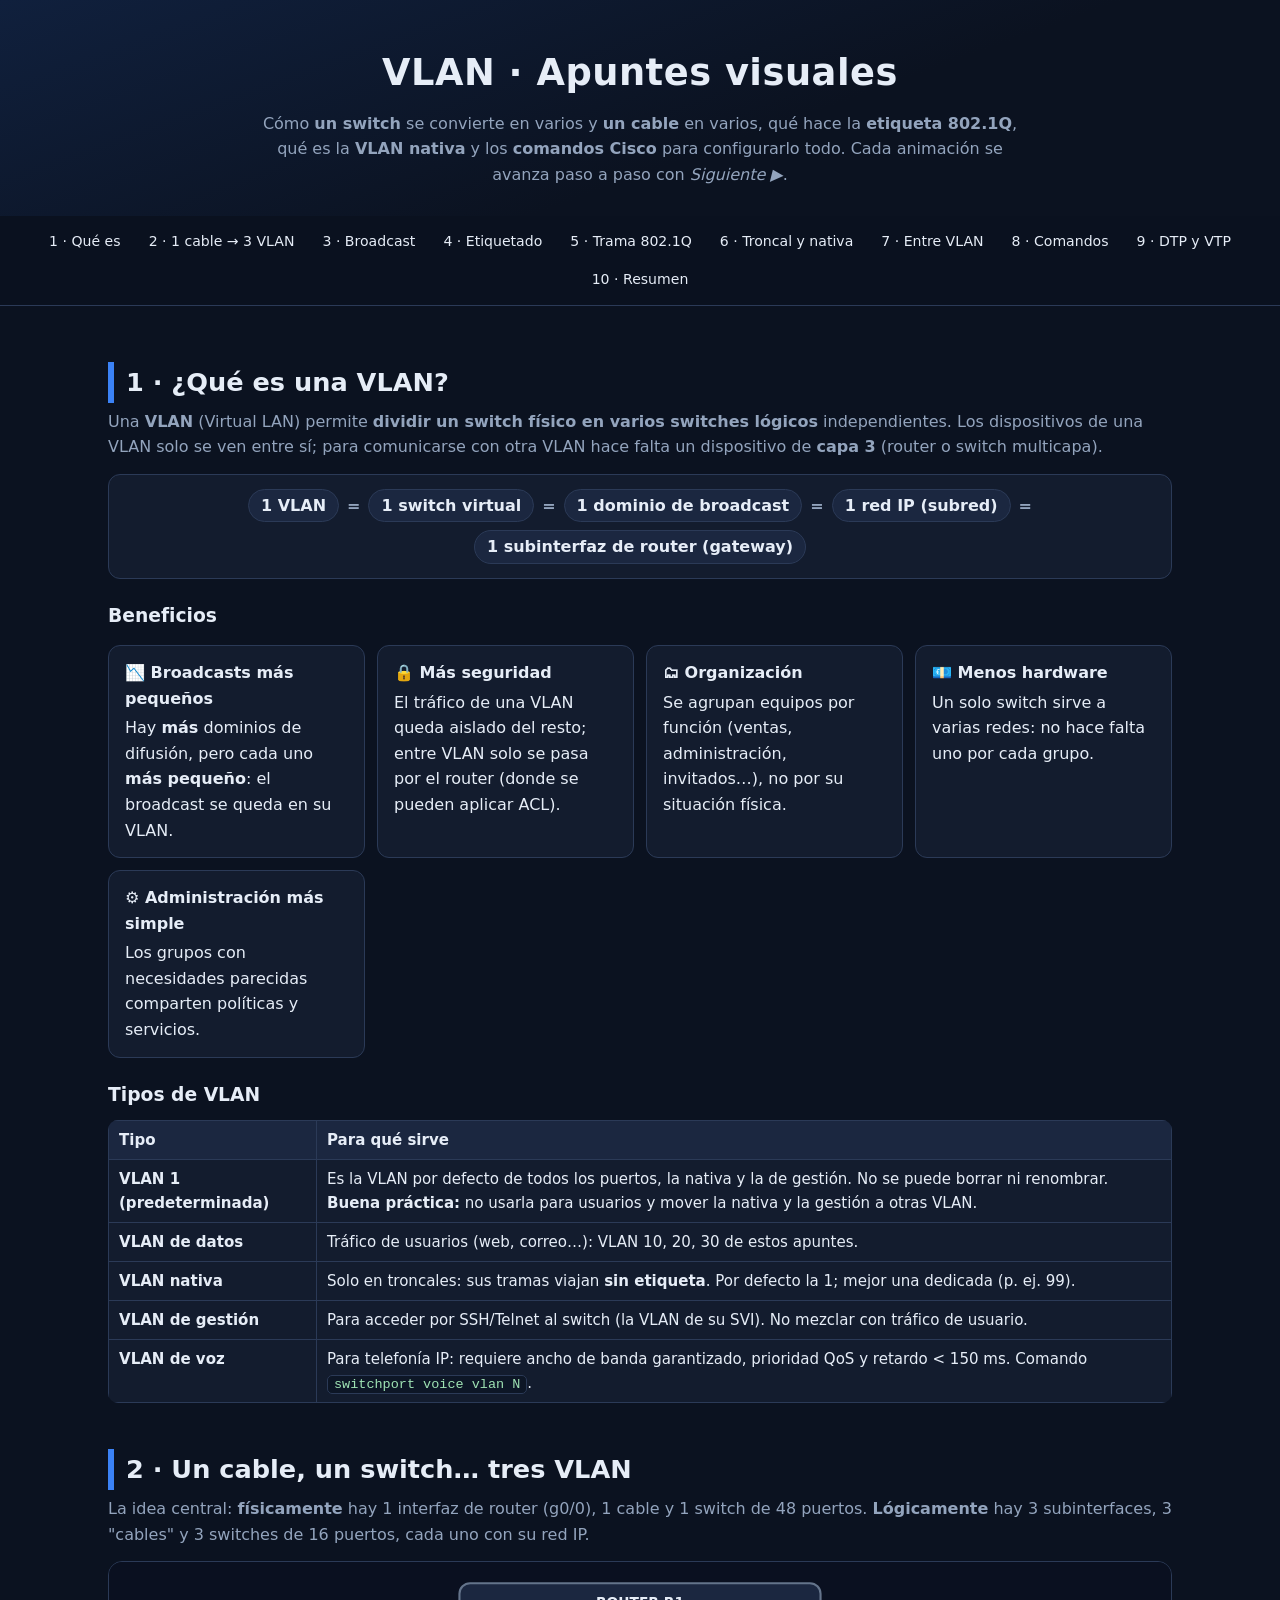
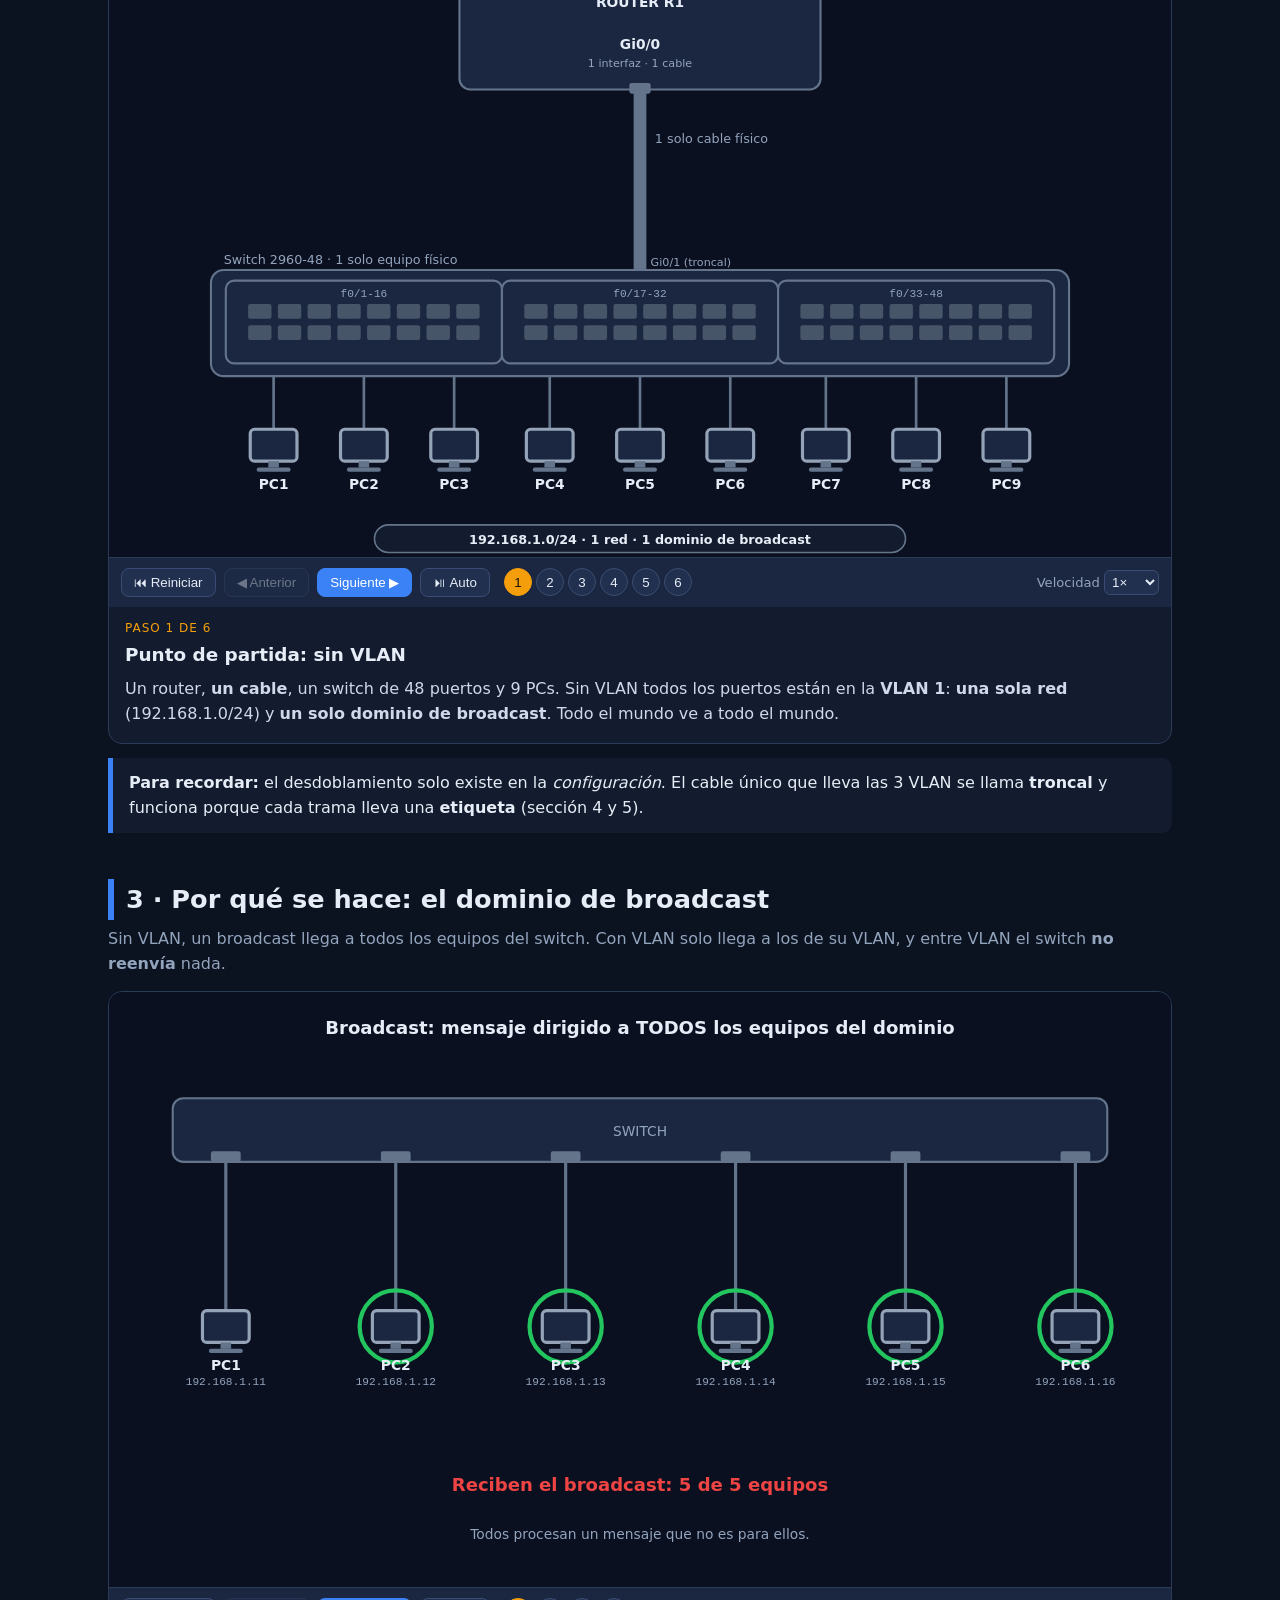
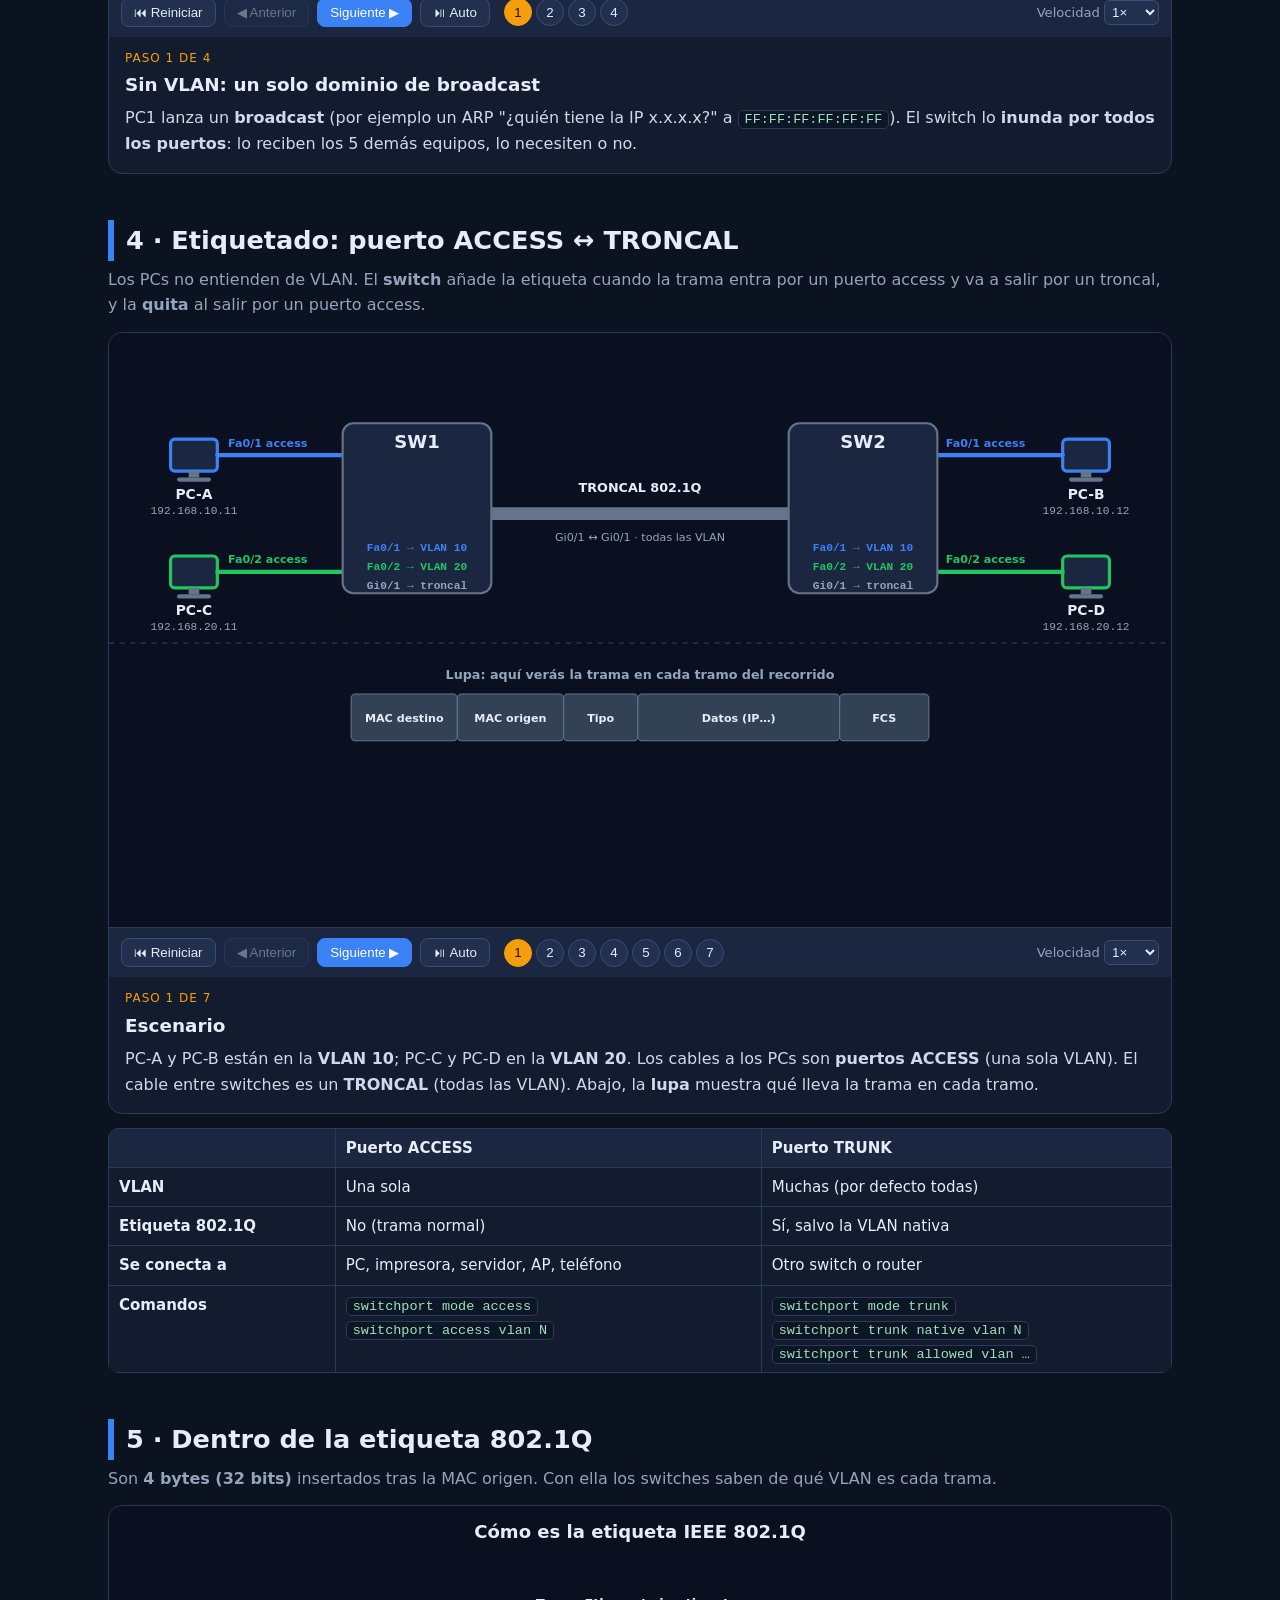
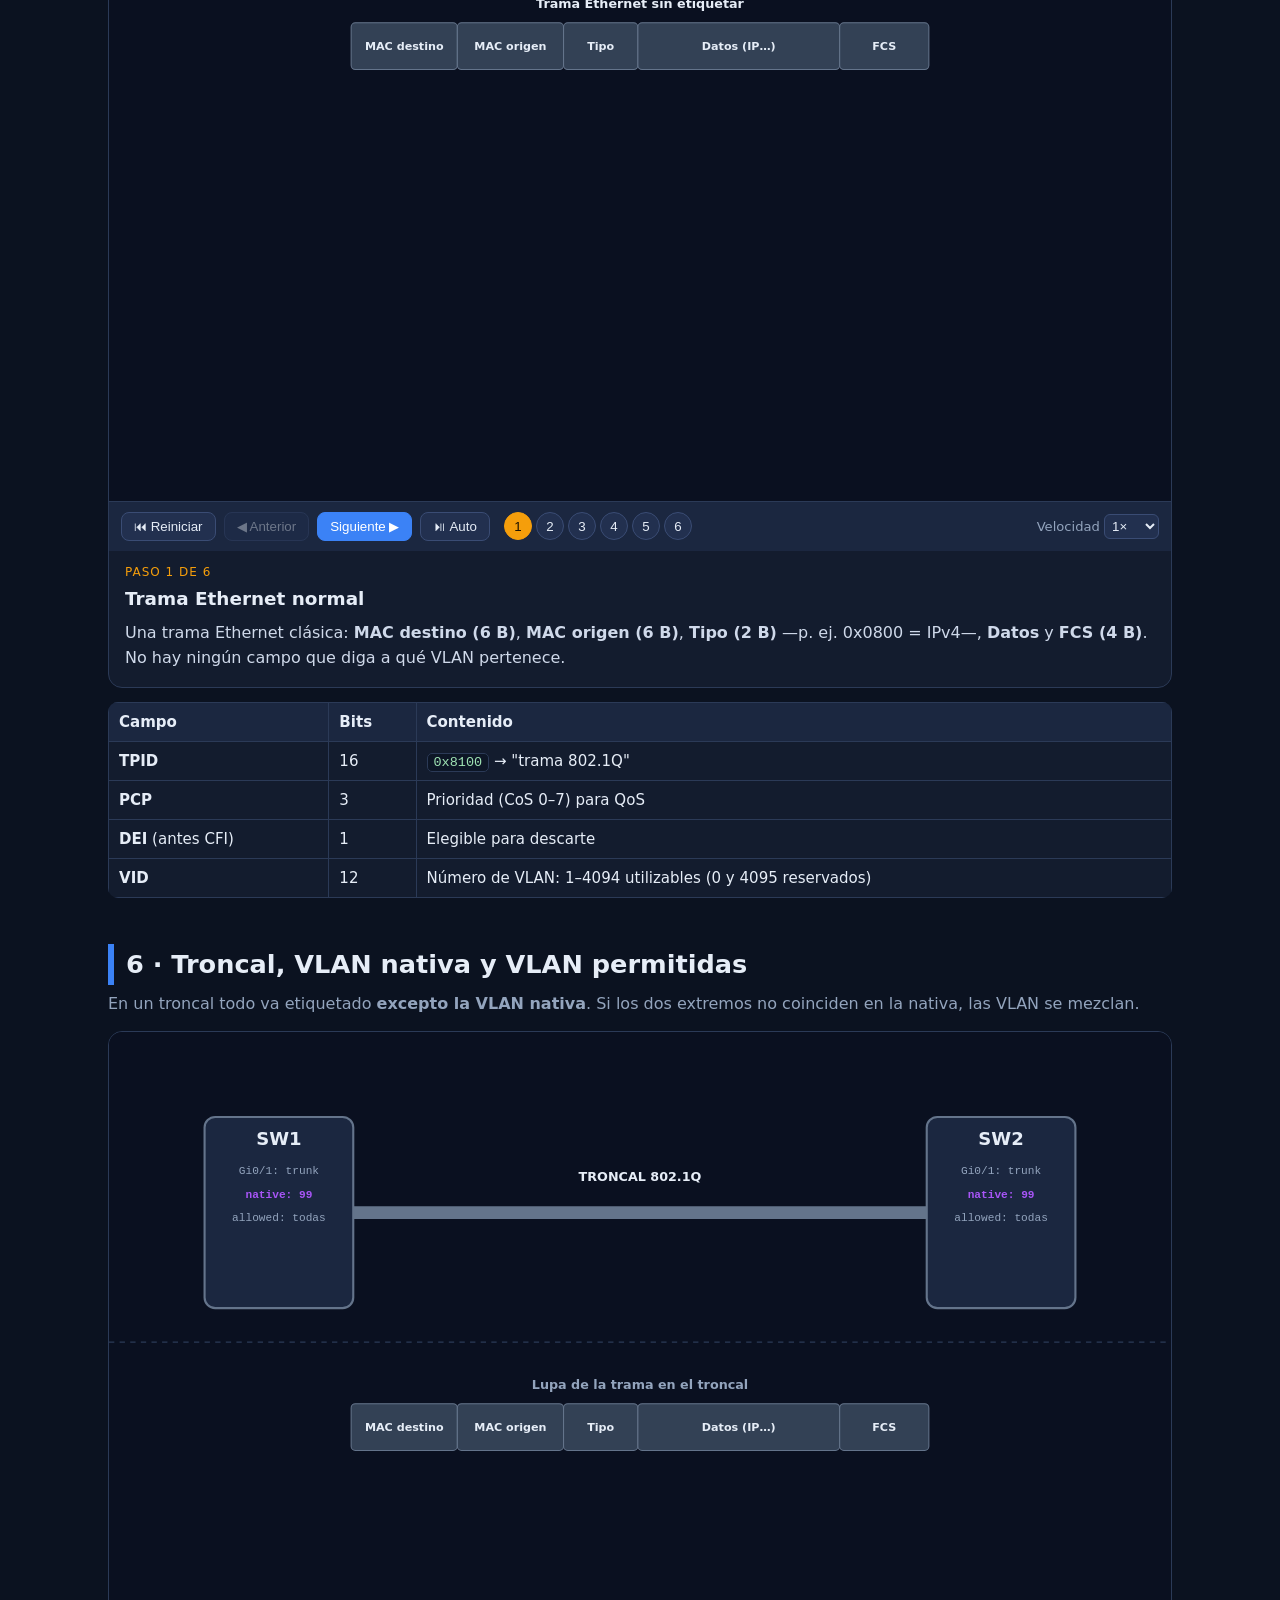
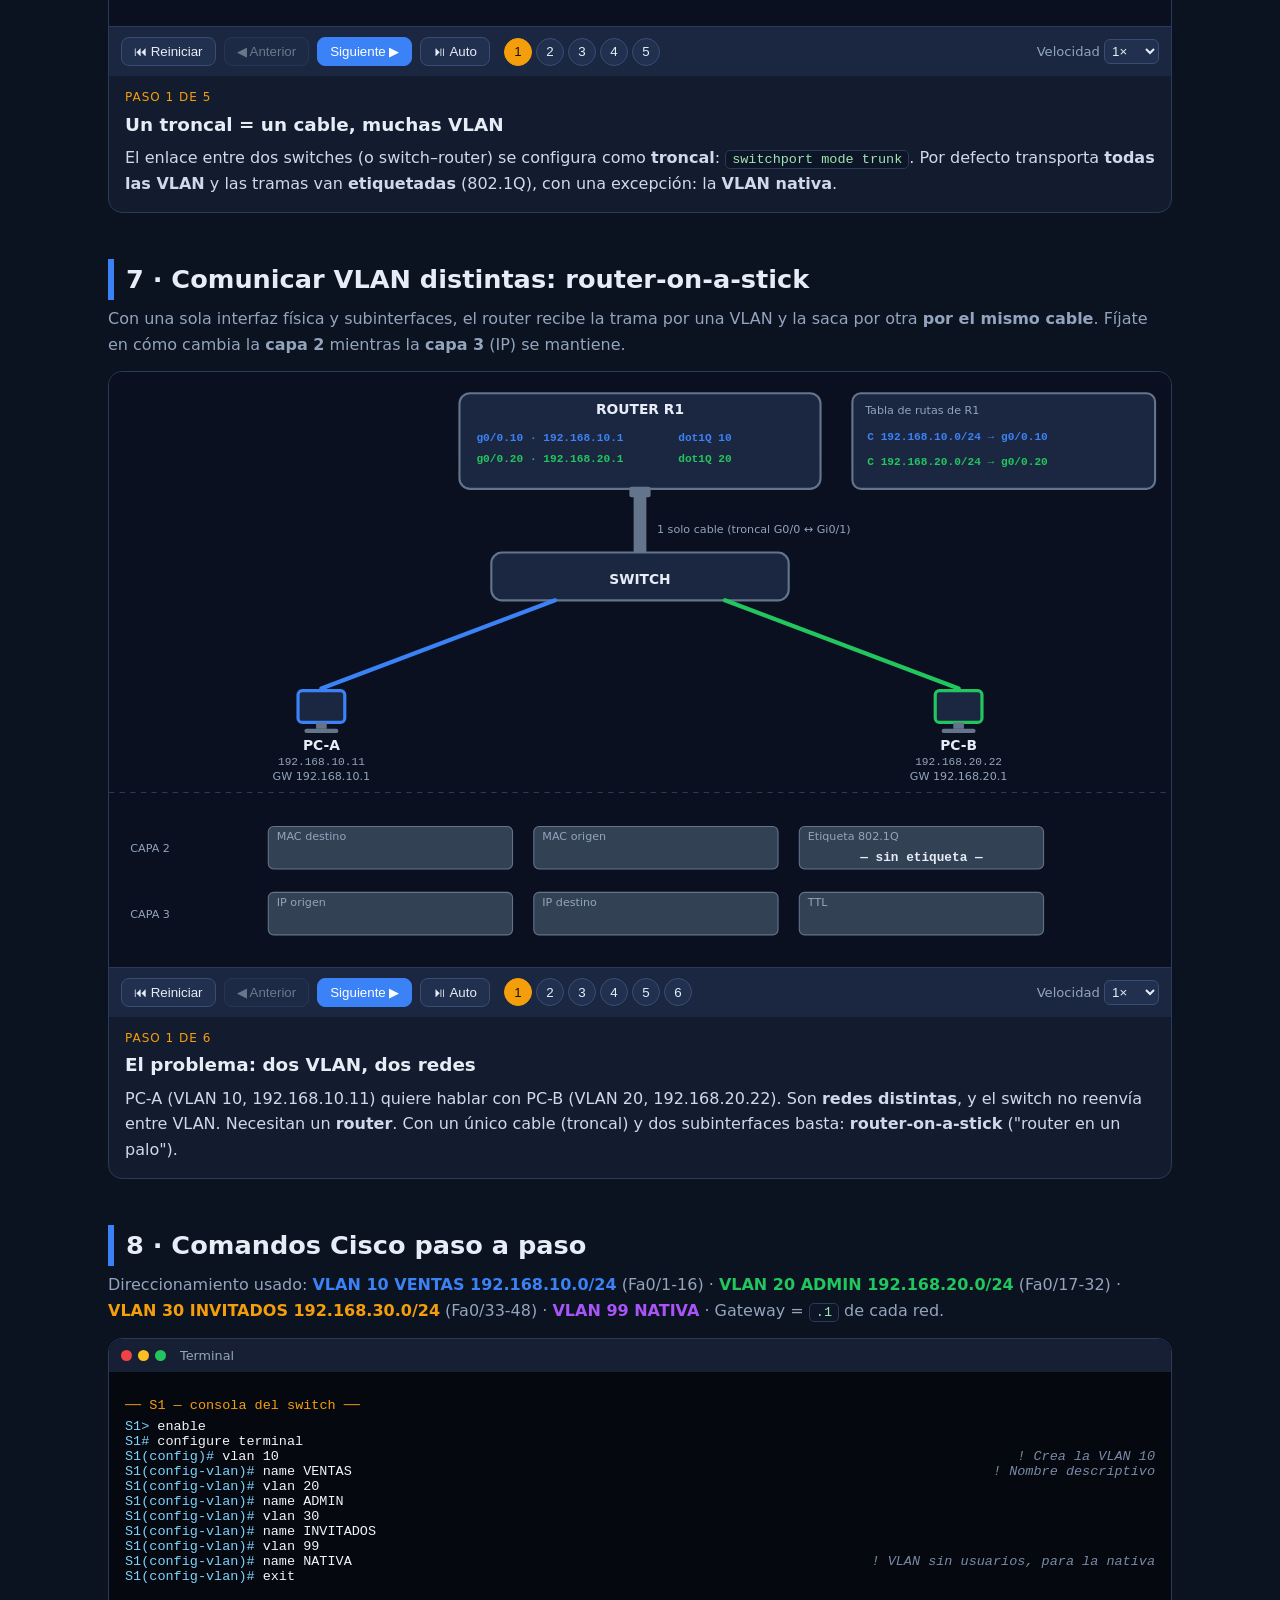
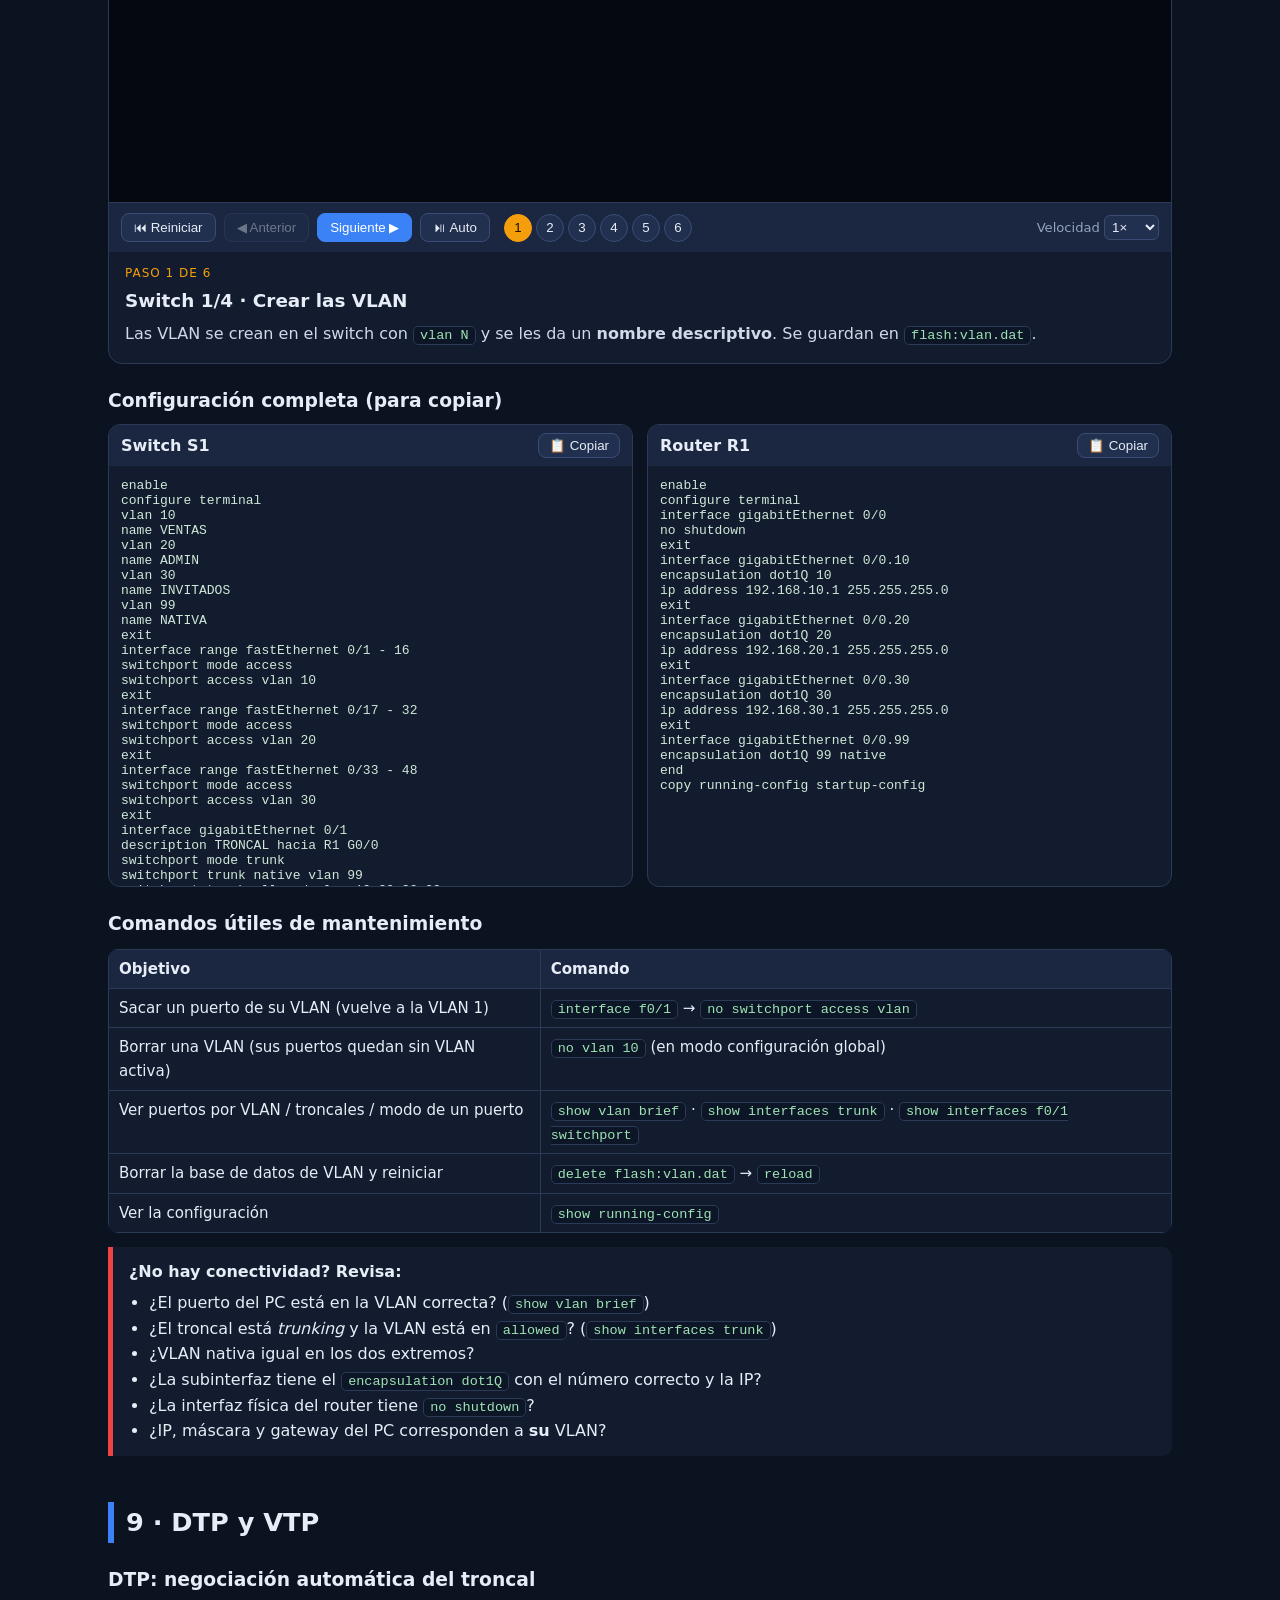
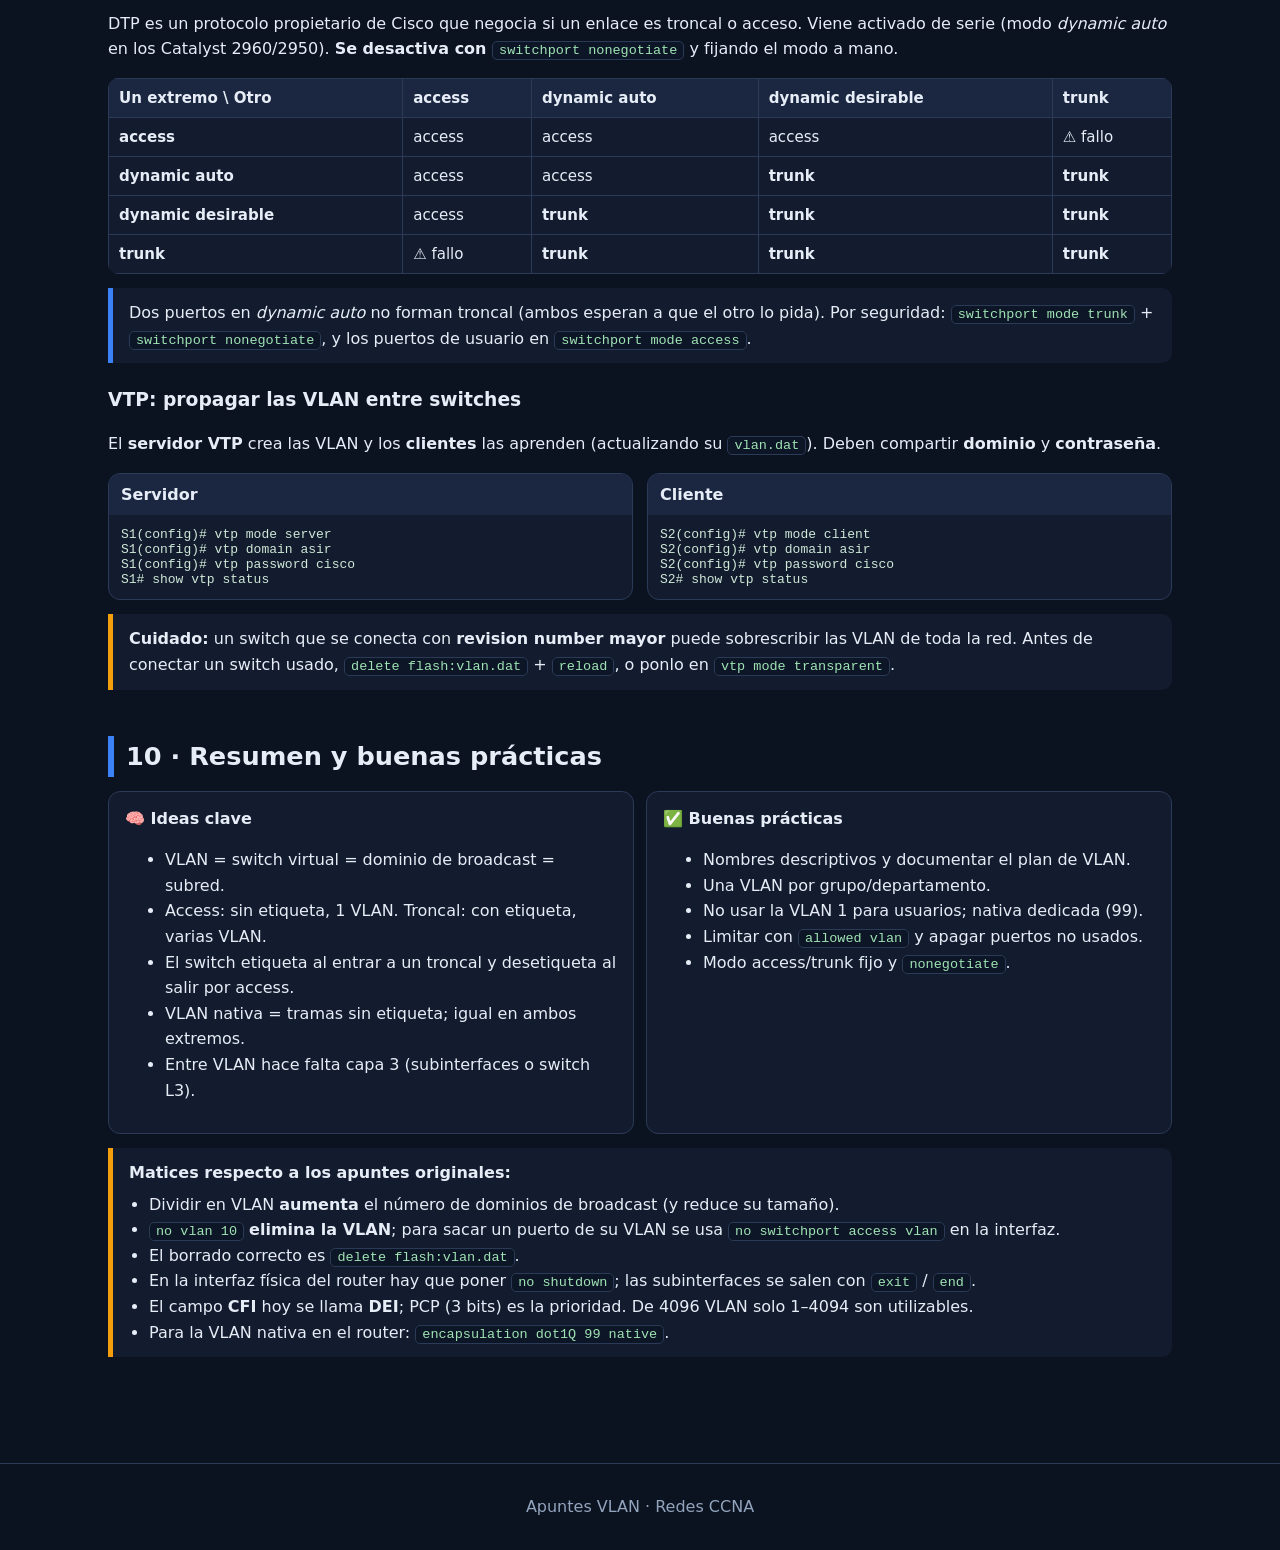
==== index.html @ a255a09f "Apuntes visuales de VLAN con animaciones paso a paso Co-authored-by: Copilot <223556219+Copilot@user" ====
<!DOCTYPE html>
<html lang="es">
<head>
<meta charset="utf-8">
<meta name="viewport" content="width=device-width, initial-scale=1">
<title>VLAN · Apuntes visuales CCNA</title>
<link rel="stylesheet" href="style.css">
</head>
<body>
<header class="hero">
  <h1>VLAN · Apuntes visuales</h1>
  <p>Cómo <b>un switch</b> se convierte en varios y <b>un cable</b> en varios, qué hace la <b>etiqueta 802.1Q</b>, qué es la <b>VLAN nativa</b> y los <b>comandos Cisco</b> para configurarlo todo. Cada animación se avanza paso a paso con <i>Siguiente ▶</i>.</p>
</header>
<nav>
  <a href="#que">1 · Qué es</a>
  <a href="#desdoble">2 · 1 cable → 3 VLAN</a>
  <a href="#broadcast">3 · Broadcast</a>
  <a href="#etiquetado">4 · Etiquetado</a>
  <a href="#trama">5 · Trama 802.1Q</a>
  <a href="#troncal">6 · Troncal y nativa</a>
  <a href="#router">7 · Entre VLAN</a>
  <a href="#comandos">8 · Comandos</a>
  <a href="#extras">9 · DTP y VTP</a>
  <a href="#resumen">10 · Resumen</a>
</nav>
<main>

<section id="que">
  <h2>1 · ¿Qué es una VLAN?</h2>
  <p class="lead">Una <b>VLAN</b> (Virtual LAN) permite <b>dividir un switch físico en varios switches lógicos</b> independientes. Los dispositivos de una VLAN solo se ven entre sí; para comunicarse con otra VLAN hace falta un dispositivo de <b>capa 3</b> (router o switch multicapa).</p>
  <div class="eq">
    <span class="pill">1 VLAN</span><span class="s">=</span><span class="pill">1 switch virtual</span><span class="s">=</span><span class="pill">1 dominio de broadcast</span><span class="s">=</span><span class="pill">1 red IP (subred)</span><span class="s">=</span><span class="pill">1 subinterfaz de router (gateway)</span>
  </div>
  <h3>Beneficios</h3>
  <div class="cards">
    <div class="card"><h4>📉 Broadcasts más pequeños</h4>Hay <b>más</b> dominios de difusión, pero cada uno <b>más pequeño</b>: el broadcast se queda en su VLAN.</div>
    <div class="card"><h4>🔒 Más seguridad</h4>El tráfico de una VLAN queda aislado del resto; entre VLAN solo se pasa por el router (donde se pueden aplicar ACL).</div>
    <div class="card"><h4>🗂 Organización</h4>Se agrupan equipos por función (ventas, administración, invitados…), no por su situación física.</div>
    <div class="card"><h4>💶 Menos hardware</h4>Un solo switch sirve a varias redes: no hace falta uno por cada grupo.</div>
    <div class="card"><h4>⚙ Administración más simple</h4>Los grupos con necesidades parecidas comparten políticas y servicios.</div>
  </div>
  <h3>Tipos de VLAN</h3>
  <table>
    <tr><th>Tipo</th><th>Para qué sirve</th></tr>
    <tr><td><b>VLAN 1 (predeterminada)</b></td><td>Es la VLAN por defecto de todos los puertos, la nativa y la de gestión. No se puede borrar ni renombrar. <b>Buena práctica:</b> no usarla para usuarios y mover la nativa y la gestión a otras VLAN.</td></tr>
    <tr><td><b>VLAN de datos</b></td><td>Tráfico de usuarios (web, correo…): VLAN 10, 20, 30 de estos apuntes.</td></tr>
    <tr><td><b>VLAN nativa</b></td><td>Solo en troncales: sus tramas viajan <b>sin etiqueta</b>. Por defecto la 1; mejor una dedicada (p. ej. 99).</td></tr>
    <tr><td><b>VLAN de gestión</b></td><td>Para acceder por SSH/Telnet al switch (la VLAN de su SVI). No mezclar con tráfico de usuario.</td></tr>
    <tr><td><b>VLAN de voz</b></td><td>Para telefonía IP: requiere ancho de banda garantizado, prioridad QoS y retardo &lt; 150 ms. Comando <code>switchport voice vlan N</code>.</td></tr>
  </table>
</section>

<section id="desdoble">
  <h2>2 · Un cable, un switch… tres VLAN</h2>
  <p class="lead">La idea central: <b>físicamente</b> hay 1 interfaz de router (g0/0), 1 cable y 1 switch de 48 puertos. <b>Lógicamente</b> hay 3 subinterfaces, 3 "cables" y 3 switches de 16 puertos, cada uno con su red IP.</p>
  <div data-scene="concept"></div>
  <div class="box info"><b>Para recordar:</b> el desdoblamiento solo existe en la <i>configuración</i>. El cable único que lleva las 3 VLAN se llama <b>troncal</b> y funciona porque cada trama lleva una <b>etiqueta</b> (sección 4 y 5).</div>
</section>

<section id="broadcast">
  <h2>3 · Por qué se hace: el dominio de broadcast</h2>
  <p class="lead">Sin VLAN, un broadcast llega a todos los equipos del switch. Con VLAN solo llega a los de su VLAN, y entre VLAN el switch <b>no reenvía</b> nada.</p>
  <div data-scene="broadcast"></div>
</section>

<section id="etiquetado">
  <h2>4 · Etiquetado: puerto ACCESS ↔ TRONCAL</h2>
  <p class="lead">Los PCs no entienden de VLAN. El <b>switch</b> añade la etiqueta cuando la trama entra por un puerto access y va a salir por un troncal, y la <b>quita</b> al salir por un puerto access.</p>
  <div data-scene="tagging"></div>
  <table>
    <tr><th></th><th>Puerto ACCESS</th><th>Puerto TRUNK</th></tr>
    <tr><td><b>VLAN</b></td><td>Una sola</td><td>Muchas (por defecto todas)</td></tr>
    <tr><td><b>Etiqueta 802.1Q</b></td><td>No (trama normal)</td><td>Sí, salvo la VLAN nativa</td></tr>
    <tr><td><b>Se conecta a</b></td><td>PC, impresora, servidor, AP, teléfono</td><td>Otro switch o router</td></tr>
    <tr><td><b>Comandos</b></td><td><code>switchport mode access</code><br><code>switchport access vlan N</code></td><td><code>switchport mode trunk</code><br><code>switchport trunk native vlan N</code><br><code>switchport trunk allowed vlan …</code></td></tr>
  </table>
</section>

<section id="trama">
  <h2>5 · Dentro de la etiqueta 802.1Q</h2>
  <p class="lead">Son <b>4 bytes (32 bits)</b> insertados tras la MAC origen. Con ella los switches saben de qué VLAN es cada trama.</p>
  <div data-scene="dot1q"></div>
  <table>
    <tr><th>Campo</th><th>Bits</th><th>Contenido</th></tr>
    <tr><td><b>TPID</b></td><td>16</td><td><code>0x8100</code> → "trama 802.1Q"</td></tr>
    <tr><td><b>PCP</b></td><td>3</td><td>Prioridad (CoS 0–7) para QoS</td></tr>
    <tr><td><b>DEI</b> (antes CFI)</td><td>1</td><td>Elegible para descarte</td></tr>
    <tr><td><b>VID</b></td><td>12</td><td>Número de VLAN: 1–4094 utilizables (0 y 4095 reservados)</td></tr>
  </table>
</section>

<section id="troncal">
  <h2>6 · Troncal, VLAN nativa y VLAN permitidas</h2>
  <p class="lead">En un troncal todo va etiquetado <b>excepto la VLAN nativa</b>. Si los dos extremos no coinciden en la nativa, las VLAN se mezclan.</p>
  <div data-scene="trunk"></div>
</section>

<section id="router">
  <h2>7 · Comunicar VLAN distintas: router-on-a-stick</h2>
  <p class="lead">Con una sola interfaz física y subinterfaces, el router recibe la trama por una VLAN y la saca por otra <b>por el mismo cable</b>. Fíjate en cómo cambia la <b>capa 2</b> mientras la <b>capa 3</b> (IP) se mantiene.</p>
  <div data-scene="rtr"></div>
</section>

<section id="comandos">
  <h2>8 · Comandos Cisco paso a paso</h2>
  <p class="lead">Direccionamiento usado: <b class="b10">VLAN 10 VENTAS 192.168.10.0/24</b> (Fa0/1-16) · <b class="b20">VLAN 20 ADMIN 192.168.20.0/24</b> (Fa0/17-32) · <b class="b30">VLAN 30 INVITADOS 192.168.30.0/24</b> (Fa0/33-48) · <b class="b99">VLAN 99 NATIVA</b> · Gateway = <code>.1</code> de cada red.</p>
  <div data-scene="cmds"></div>
  <h3>Configuración completa (para copiar)</h3>
  <div class="cfgs"><div class="cfg" id="cfg-sw"></div><div class="cfg" id="cfg-rt"></div></div>
  <h3>Comandos útiles de mantenimiento</h3>
  <table>
    <tr><th>Objetivo</th><th>Comando</th></tr>
    <tr><td>Sacar un puerto de su VLAN (vuelve a la VLAN 1)</td><td><code>interface f0/1</code> → <code>no switchport access vlan</code></td></tr>
    <tr><td>Borrar una VLAN (sus puertos quedan sin VLAN activa)</td><td><code>no vlan 10</code> (en modo configuración global)</td></tr>
    <tr><td>Ver puertos por VLAN / troncales / modo de un puerto</td><td><code>show vlan brief</code> · <code>show interfaces trunk</code> · <code>show interfaces f0/1 switchport</code></td></tr>
    <tr><td>Borrar la base de datos de VLAN y reiniciar</td><td><code>delete flash:vlan.dat</code> → <code>reload</code></td></tr>
    <tr><td>Ver la configuración</td><td><code>show running-config</code></td></tr>
  </table>
  <div class="box bad"><b>¿No hay conectividad? Revisa:</b>
    <ul>
      <li>¿El puerto del PC está en la VLAN correcta? (<code>show vlan brief</code>)</li>
      <li>¿El troncal está <i>trunking</i> y la VLAN está en <code>allowed</code>? (<code>show interfaces trunk</code>)</li>
      <li>¿VLAN nativa igual en los dos extremos?</li>
      <li>¿La subinterfaz tiene el <code>encapsulation dot1Q</code> con el número correcto y la IP?</li>
      <li>¿La interfaz física del router tiene <code>no shutdown</code>?</li>
      <li>¿IP, máscara y gateway del PC corresponden a <b>su</b> VLAN?</li>
    </ul>
  </div>
</section>

<section id="extras">
  <h2>9 · DTP y VTP</h2>
  <h3>DTP: negociación automática del troncal</h3>
  <p>DTP es un protocolo propietario de Cisco que negocia si un enlace es troncal o acceso. Viene activado de serie (modo <i>dynamic auto</i> en los Catalyst 2960/2950). <b>Se desactiva con <code>switchport nonegotiate</code></b> y fijando el modo a mano.</p>
  <table>
    <tr><th>Un extremo \ Otro</th><th>access</th><th>dynamic auto</th><th>dynamic desirable</th><th>trunk</th></tr>
    <tr><td><b>access</b></td><td>access</td><td>access</td><td>access</td><td>⚠ fallo</td></tr>
    <tr><td><b>dynamic auto</b></td><td>access</td><td>access</td><td><b>trunk</b></td><td><b>trunk</b></td></tr>
    <tr><td><b>dynamic desirable</b></td><td>access</td><td><b>trunk</b></td><td><b>trunk</b></td><td><b>trunk</b></td></tr>
    <tr><td><b>trunk</b></td><td>⚠ fallo</td><td><b>trunk</b></td><td><b>trunk</b></td><td><b>trunk</b></td></tr>
  </table>
  <div class="box info">Dos puertos en <i>dynamic auto</i> no forman troncal (ambos esperan a que el otro lo pida). Por seguridad: <code>switchport mode trunk</code> + <code>switchport nonegotiate</code>, y los puertos de usuario en <code>switchport mode access</code>.</div>
  <h3>VTP: propagar las VLAN entre switches</h3>
  <p>El <b>servidor VTP</b> crea las VLAN y los <b>clientes</b> las aprenden (actualizando su <code>vlan.dat</code>). Deben compartir <b>dominio</b> y <b>contraseña</b>.</p>
  <div class="cfgs">
    <div class="cfg"><div class="cfghead"><b>Servidor</b></div><pre>S1(config)# vtp mode server
S1(config)# vtp domain asir
S1(config)# vtp password cisco
S1# show vtp status</pre></div>
    <div class="cfg"><div class="cfghead"><b>Cliente</b></div><pre>S2(config)# vtp mode client
S2(config)# vtp domain asir
S2(config)# vtp password cisco
S2# show vtp status</pre></div>
  </div>
  <div class="box"><b>Cuidado:</b> un switch que se conecta con <b>revision number mayor</b> puede sobrescribir las VLAN de toda la red. Antes de conectar un switch usado, <code>delete flash:vlan.dat</code> + <code>reload</code>, o ponlo en <code>vtp mode transparent</code>.</div>
</section>

<section id="resumen">
  <h2>10 · Resumen y buenas prácticas</h2>
  <div class="cards">
    <div class="card"><h4>🧠 Ideas clave</h4><ul>
      <li>VLAN = switch virtual = dominio de broadcast = subred.</li>
      <li>Access: sin etiqueta, 1 VLAN. Troncal: con etiqueta, varias VLAN.</li>
      <li>El switch etiqueta al entrar a un troncal y desetiqueta al salir por access.</li>
      <li>VLAN nativa = tramas sin etiqueta; igual en ambos extremos.</li>
      <li>Entre VLAN hace falta capa 3 (subinterfaces o switch L3).</li>
    </ul></div>
    <div class="card"><h4>✅ Buenas prácticas</h4><ul>
      <li>Nombres descriptivos y documentar el plan de VLAN.</li>
      <li>Una VLAN por grupo/departamento.</li>
      <li>No usar la VLAN 1 para usuarios; nativa dedicada (99).</li>
      <li>Limitar con <code>allowed vlan</code> y apagar puertos no usados.</li>
      <li>Modo access/trunk fijo y <code>nonegotiate</code>.</li>
    </ul></div>
  </div>
  <div class="box"><b>Matices respecto a los apuntes originales:</b>
    <ul>
      <li>Dividir en VLAN <b>aumenta</b> el número de dominios de broadcast (y reduce su tamaño).</li>
      <li><code>no vlan 10</code> <b>elimina la VLAN</b>; para sacar un puerto de su VLAN se usa <code>no switchport access vlan</code> en la interfaz.</li>
      <li>El borrado correcto es <code>delete flash:vlan.dat</code>.</li>
      <li>En la interfaz física del router hay que poner <code>no shutdown</code>; las subinterfaces se salen con <code>exit</code> / <code>end</code>.</li>
      <li>El campo <b>CFI</b> hoy se llama <b>DEI</b>; PCP (3 bits) es la prioridad. De 4096 VLAN solo 1–4094 son utilizables.</li>
      <li>Para la VLAN nativa en el router: <code>encapsulation dot1Q 99 native</code>.</li>
    </ul>
  </div>
</section>
</main>
<footer>Apuntes VLAN · Redes CCNA</footer>
<script src="engine.js"></script>
<script src="scenes1.js"></script>
<script src="scenes2.js"></script>
<script src="scenes3.js"></script>
</body>
</html>
---- style.css ----
:root{--bg:#0b1220;--card:#131c2e;--card2:#1b2740;--ink:#e6edf7;--mute:#93a4bd;--line:#2b3a57;
--v10:#3b82f6;--v20:#22c55e;--v30:#f59e0b;--v99:#a855f7;--bad:#ef4444;--ok:#22c55e}
*{box-sizing:border-box}
html{scroll-behavior:smooth;scroll-padding-top:64px}
body{margin:0;background:var(--bg);color:var(--ink);font:16px/1.6 "Segoe UI",system-ui,sans-serif}
a{color:#7cb2ff}
code{background:#0d1626;border:1px solid var(--line);border-radius:5px;padding:1px 6px;font:13.5px Consolas,"Courier New",monospace;color:#9fe3b4}
header.hero{padding:44px 20px 28px;text-align:center;background:linear-gradient(160deg,#10203d,#0b1220 60%)}
header.hero h1{margin:0 0 8px;font-size:2.3rem;letter-spacing:.5px}
header.hero p{margin:0 auto;max-width:780px;color:var(--mute)}
nav{position:sticky;top:0;z-index:20;background:#0b1220ee;backdrop-filter:blur(6px);border-bottom:1px solid var(--line);
 display:flex;gap:4px;flex-wrap:wrap;justify-content:center;padding:8px}
nav a{color:var(--ink);text-decoration:none;padding:5px 11px;border-radius:999px;font-size:.88rem;border:1px solid transparent}
nav a:hover{background:var(--card2);border-color:var(--line)}
main{max-width:1100px;margin:0 auto;padding:10px 18px 60px}
section{margin:46px 0}
h2{font-size:1.6rem;margin:0 0 6px;border-left:6px solid var(--v10);padding-left:12px}
h3{margin:22px 0 8px}
.lead{color:var(--mute);margin:0 0 14px}
.cards{display:grid;grid-template-columns:repeat(auto-fit,minmax(240px,1fr));gap:12px;margin:14px 0}
.card{background:var(--card);border:1px solid var(--line);border-radius:12px;padding:14px 16px}
.card h4{margin:0 0 4px}
.eq{display:flex;flex-wrap:wrap;gap:8px;align-items:center;justify-content:center;background:var(--card);border:1px solid var(--line);border-radius:12px;padding:14px;margin:14px 0;font-weight:600}
.eq span.s{color:var(--mute)}
.pill{background:var(--card2);border:1px solid var(--line);border-radius:999px;padding:3px 12px}
.b10{color:var(--v10)}.b20{color:var(--v20)}.b30{color:var(--v30)}.b99{color:var(--v99)}
table{border-collapse:collapse;width:100%;margin:10px 0;background:var(--card);border-radius:10px;overflow:hidden;font-size:.94rem}
th,td{border:1px solid var(--line);padding:7px 10px;text-align:left;vertical-align:top}
th{background:var(--card2)}
.box{border-left:5px solid var(--v30);background:var(--card);padding:12px 16px;border-radius:0 10px 10px 0;margin:14px 0}
.box.bad{border-color:var(--bad)}.box.ok{border-color:var(--ok)}.box.info{border-color:var(--v10)}
.box ul{margin:6px 0 0;padding-left:20px}

/* reproductor */
.player{background:var(--card);border:1px solid var(--line);border-radius:14px;overflow:hidden;margin:14px 0}
.stage{background:#0a1020;line-height:0}
.svg{width:100%;height:auto;display:block}
.ctrl{display:flex;gap:8px;align-items:center;flex-wrap:wrap;padding:10px 12px;background:var(--card2);border-top:1px solid var(--line)}
.ctrl button{background:#22304f;color:var(--ink);border:1px solid #3a4c74;border-radius:8px;padding:6px 12px;font:600 .85rem inherit;cursor:pointer}
.ctrl button:hover:not(:disabled){background:#2d4068}
.ctrl button:disabled{opacity:.4;cursor:default}
.ctrl button.primary{background:var(--v10);border-color:var(--v10);color:#fff}
.ctrl button.on{background:var(--v20);border-color:var(--v20);color:#06210f}
.dots{display:flex;gap:4px;margin:0 6px}
.dot{width:28px;height:28px;padding:0!important;border-radius:50%!important}
.dot.done{background:#274a7a!important}
.dot.act{background:var(--v30)!important;color:#1a1200!important;border-color:var(--v30)!important}
.spd{margin-left:auto;font-size:.82rem;color:var(--mute)}
.spd select{background:#22304f;color:var(--ink);border:1px solid #3a4c74;border-radius:6px;padding:3px}
.caption{padding:12px 16px 16px}
.stepno{font-size:.75rem;text-transform:uppercase;letter-spacing:1px;color:var(--v30)}
.caption h4{margin:2px 0 6px;font-size:1.15rem}
.caption .txt{color:#cfd9ea}

/* texto y formas SVG */
svg text{font-family:"Segoe UI",system-ui,sans-serif;fill:#e6edf7;font-size:13px}
.t{font-weight:600}.tm{fill:#93a4bd!important;font-weight:400}.bad{fill:#ef4444!important}
.sm{font-size:12px}.xs{font-size:10.5px}.lg{font-size:17px}
.mono{font-family:Consolas,"Courier New",monospace!important}
.halo{paint-order:stroke;stroke:#0a1020;stroke-width:4px;stroke-linejoin:round}
svg .dev{fill:#1b2740;stroke:#64748b;stroke-width:2}
svg circle.halo{fill:none;stroke:#22c55e;stroke-width:4;opacity:0;transition:opacity .5s}
svg .port{fill:#475569;transition:fill .8s}
svg .pill{fill:#131c2e;stroke:#64748b;stroke-width:1.5;transition:opacity .5s}
svg .pkt{stroke:#0a1020;stroke-width:1.5}
svg .pktflap{fill:none;stroke:#0a1020;stroke-width:1.5;opacity:.5}
svg .chip{stroke:#0a1020;stroke-width:1.5}
svg .chiptxt{fill:#0a1020;font-size:10px;font-weight:800}
svg .fld{fill:#334155;stroke:#64748b;stroke-width:1}
svg .tagtxt{fill:#0a1020;font-size:11px;font-weight:800}
svg .conn{fill:#3b82f622;stroke:#3b82f6;stroke-dasharray:4 3}
svg .rowhl{fill:#fff}
svg .xmark{fill:#ef4444;font-size:30px;font-weight:800}
svg .sep{stroke:#2b3a57;stroke-width:1;stroke-dasharray:5 5}

/* terminal */
.termwrap{line-height:1.4;background:#05080f}
.termhead{display:flex;gap:6px;align-items:center;padding:8px 12px;background:#161f33}
.termhead i{width:11px;height:11px;border-radius:50%;background:#ef4444}.termhead i:nth-child(2){background:#fbbf24}.termhead i:nth-child(3){background:#22c55e}
.termhead span{margin-left:8px;color:var(--mute);font-size:.8rem}
.term{height:430px;overflow:auto;padding:12px 16px;font:13.5px Consolas,"Courier New",monospace}
.ln{white-space:pre-wrap;display:flex;flex-wrap:wrap;gap:0 8px}
.pr{color:#7dd3fc}.cmd{color:#f1f5f9}.note{color:#7a8aa6;margin-left:auto;font-style:italic}
.out{color:#b6c2d6}.out.hi{color:#fbbf24}
.sep2{color:var(--v30);margin:14px 0 6px}
.cfgs{display:grid;grid-template-columns:repeat(auto-fit,minmax(380px,1fr));gap:14px}
.cfg{background:var(--card);border:1px solid var(--line);border-radius:12px;overflow:hidden}
.cfghead{display:flex;justify-content:space-between;align-items:center;padding:8px 12px;background:var(--card2)}
.cfg button{background:#22304f;color:var(--ink);border:1px solid #3a4c74;border-radius:8px;padding:4px 10px;cursor:pointer}
.cfg pre{margin:0;padding:12px;overflow:auto;max-height:420px;font:13px Consolas,monospace;color:#cfe8d8}
footer{text-align:center;color:var(--mute);padding:30px;border-top:1px solid var(--line)}
@media(max-width:700px){header.hero h1{font-size:1.7rem}.spd{margin-left:0}}
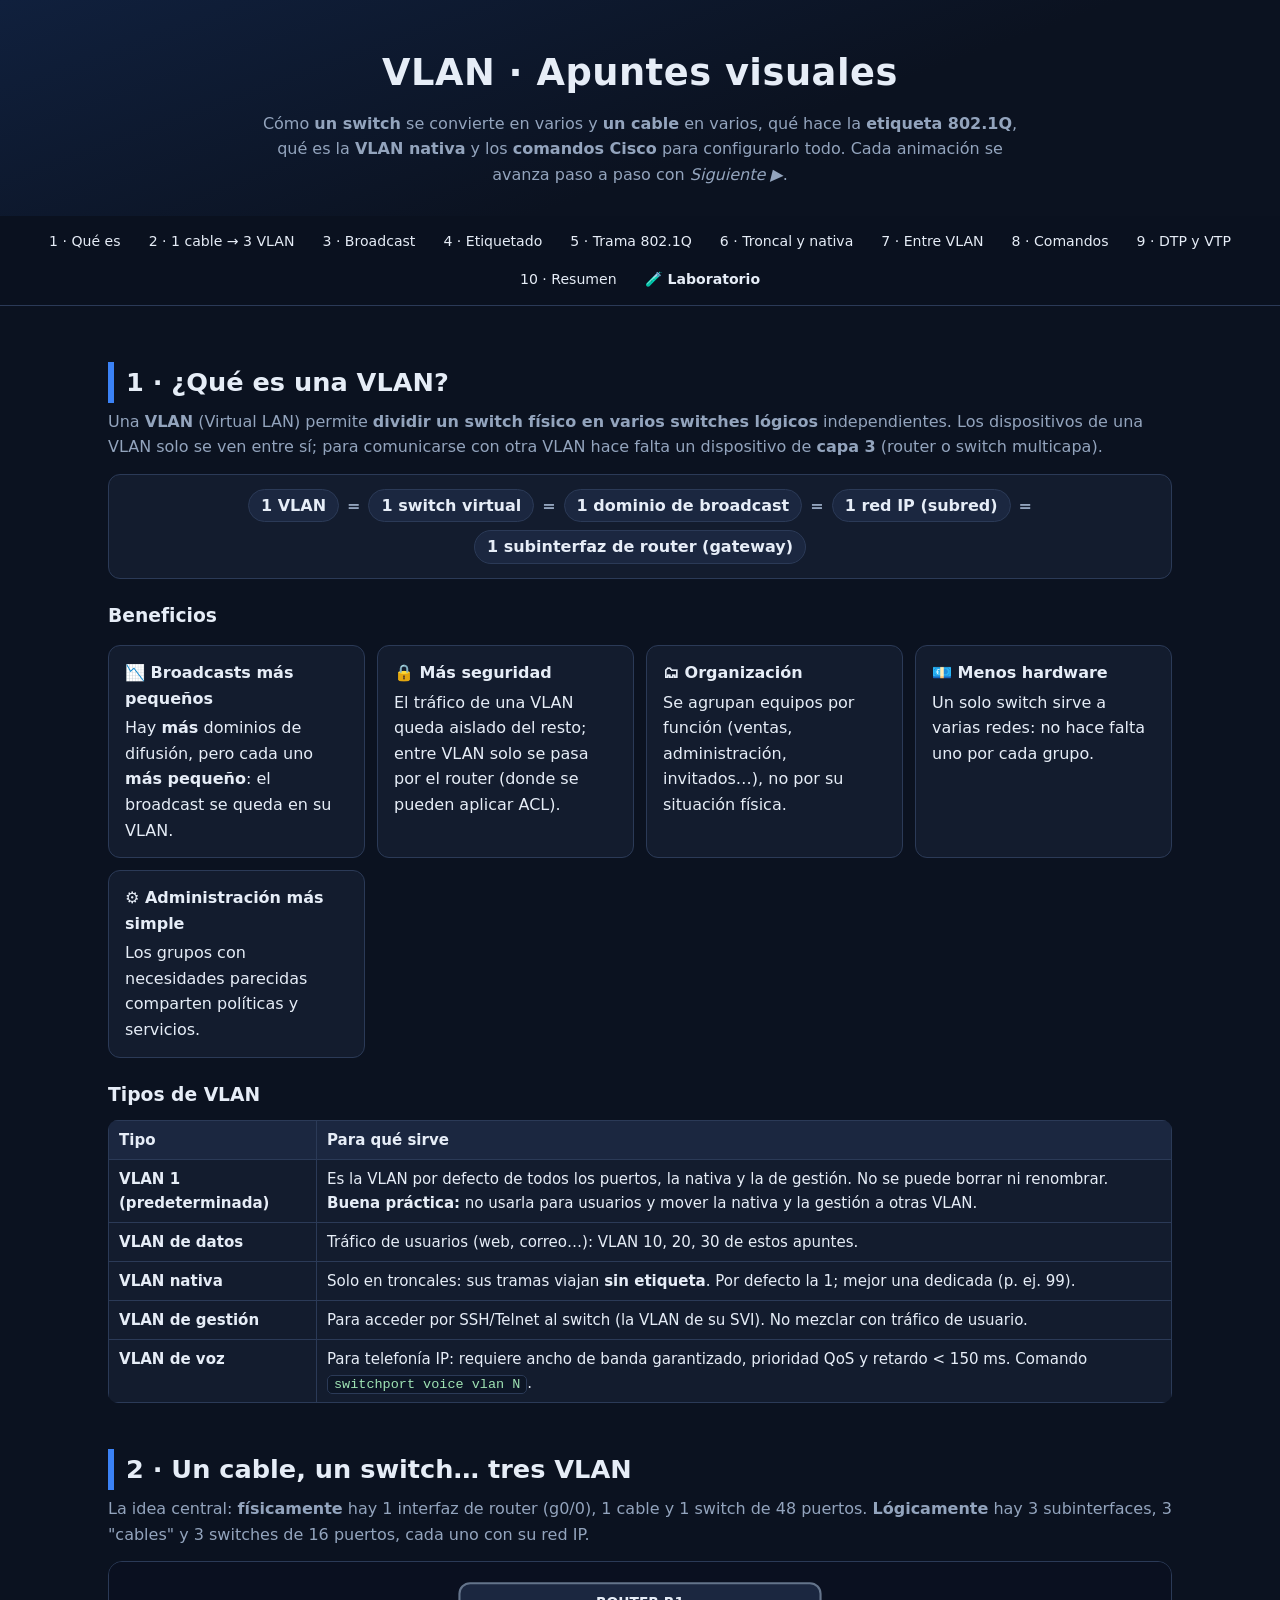
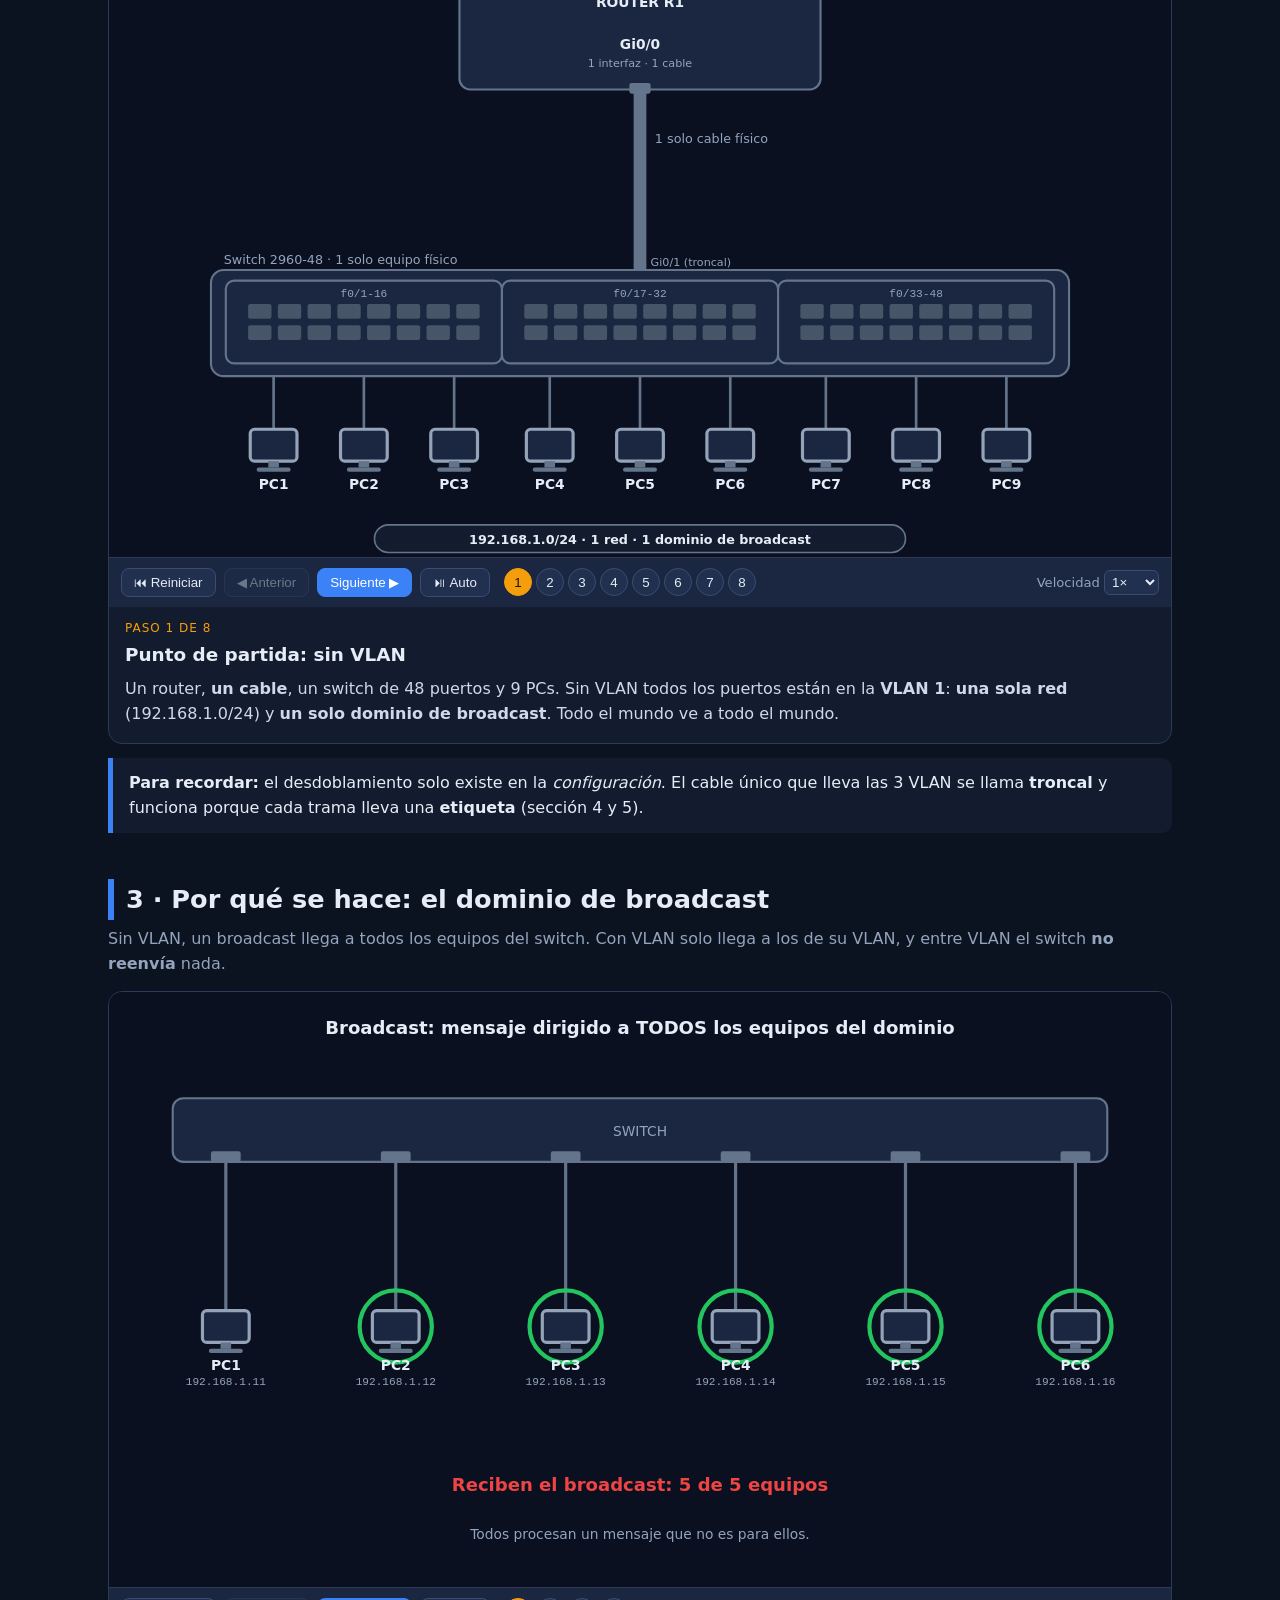
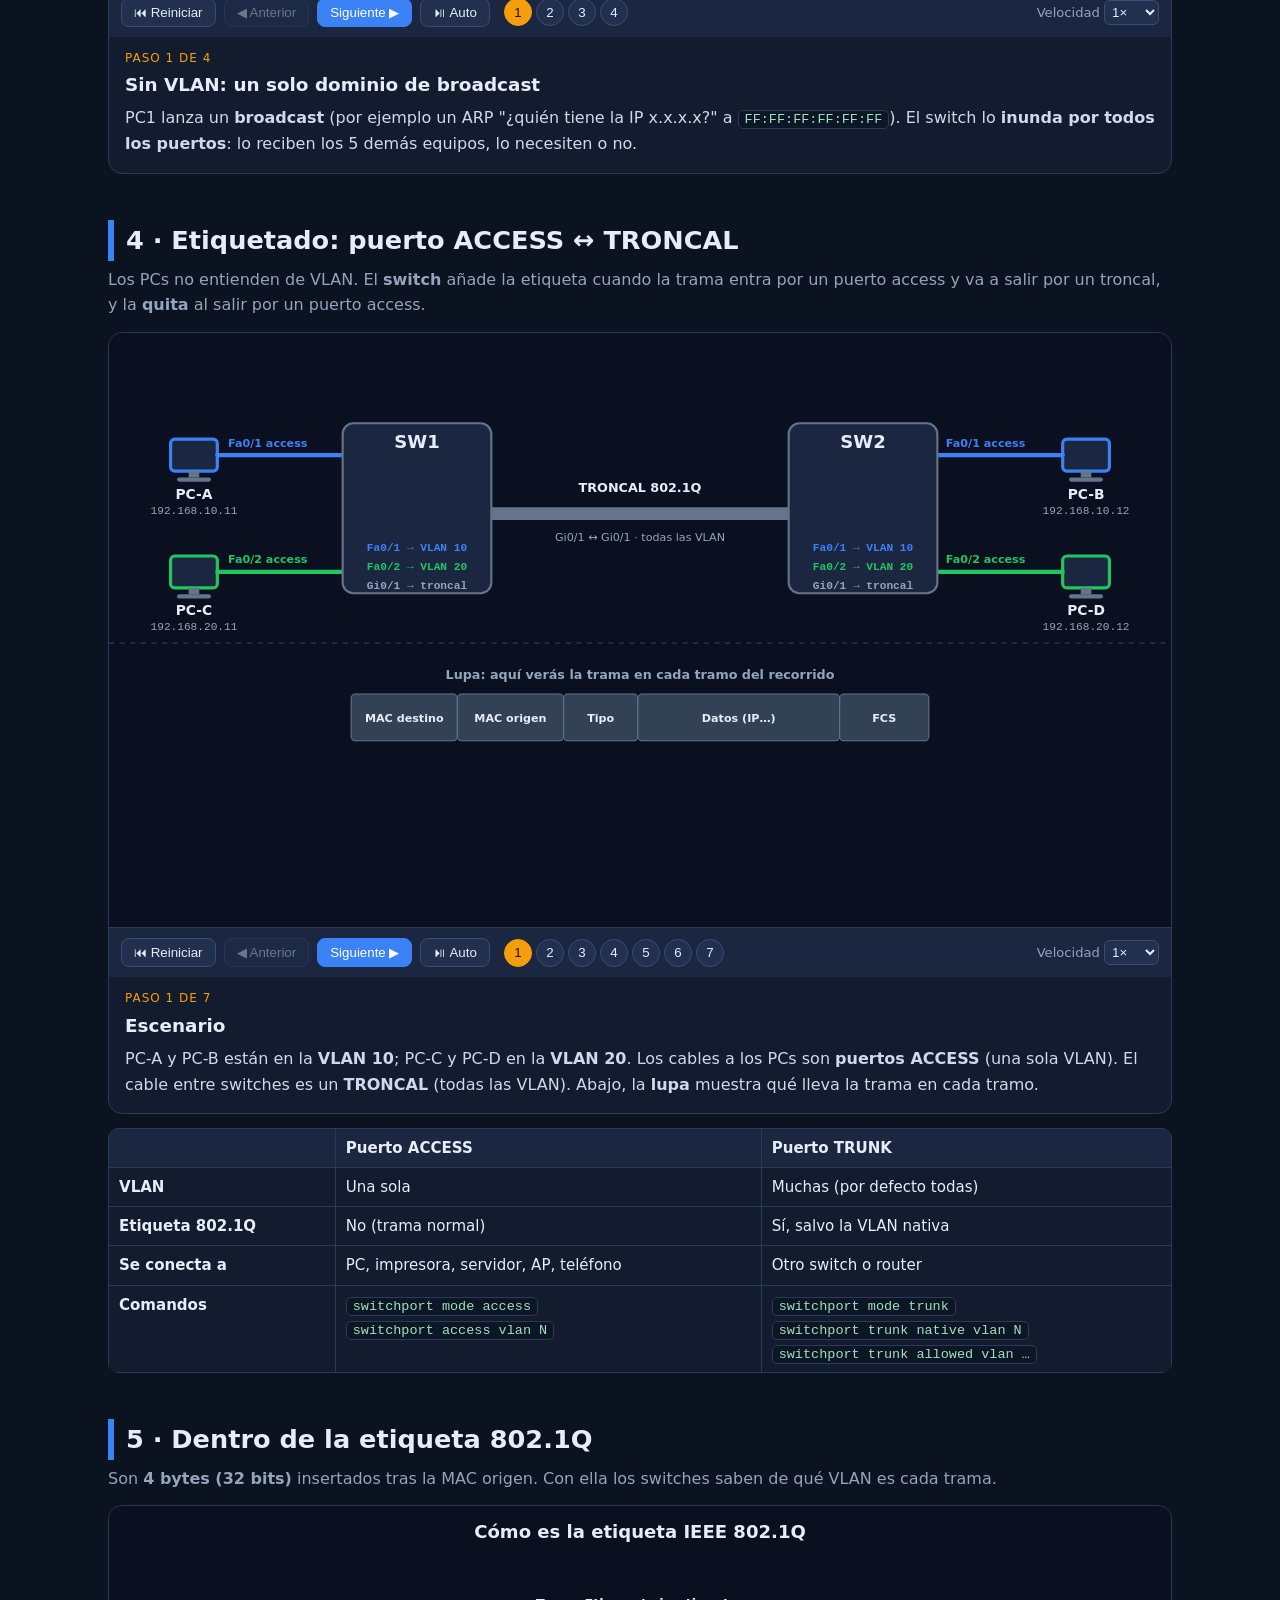
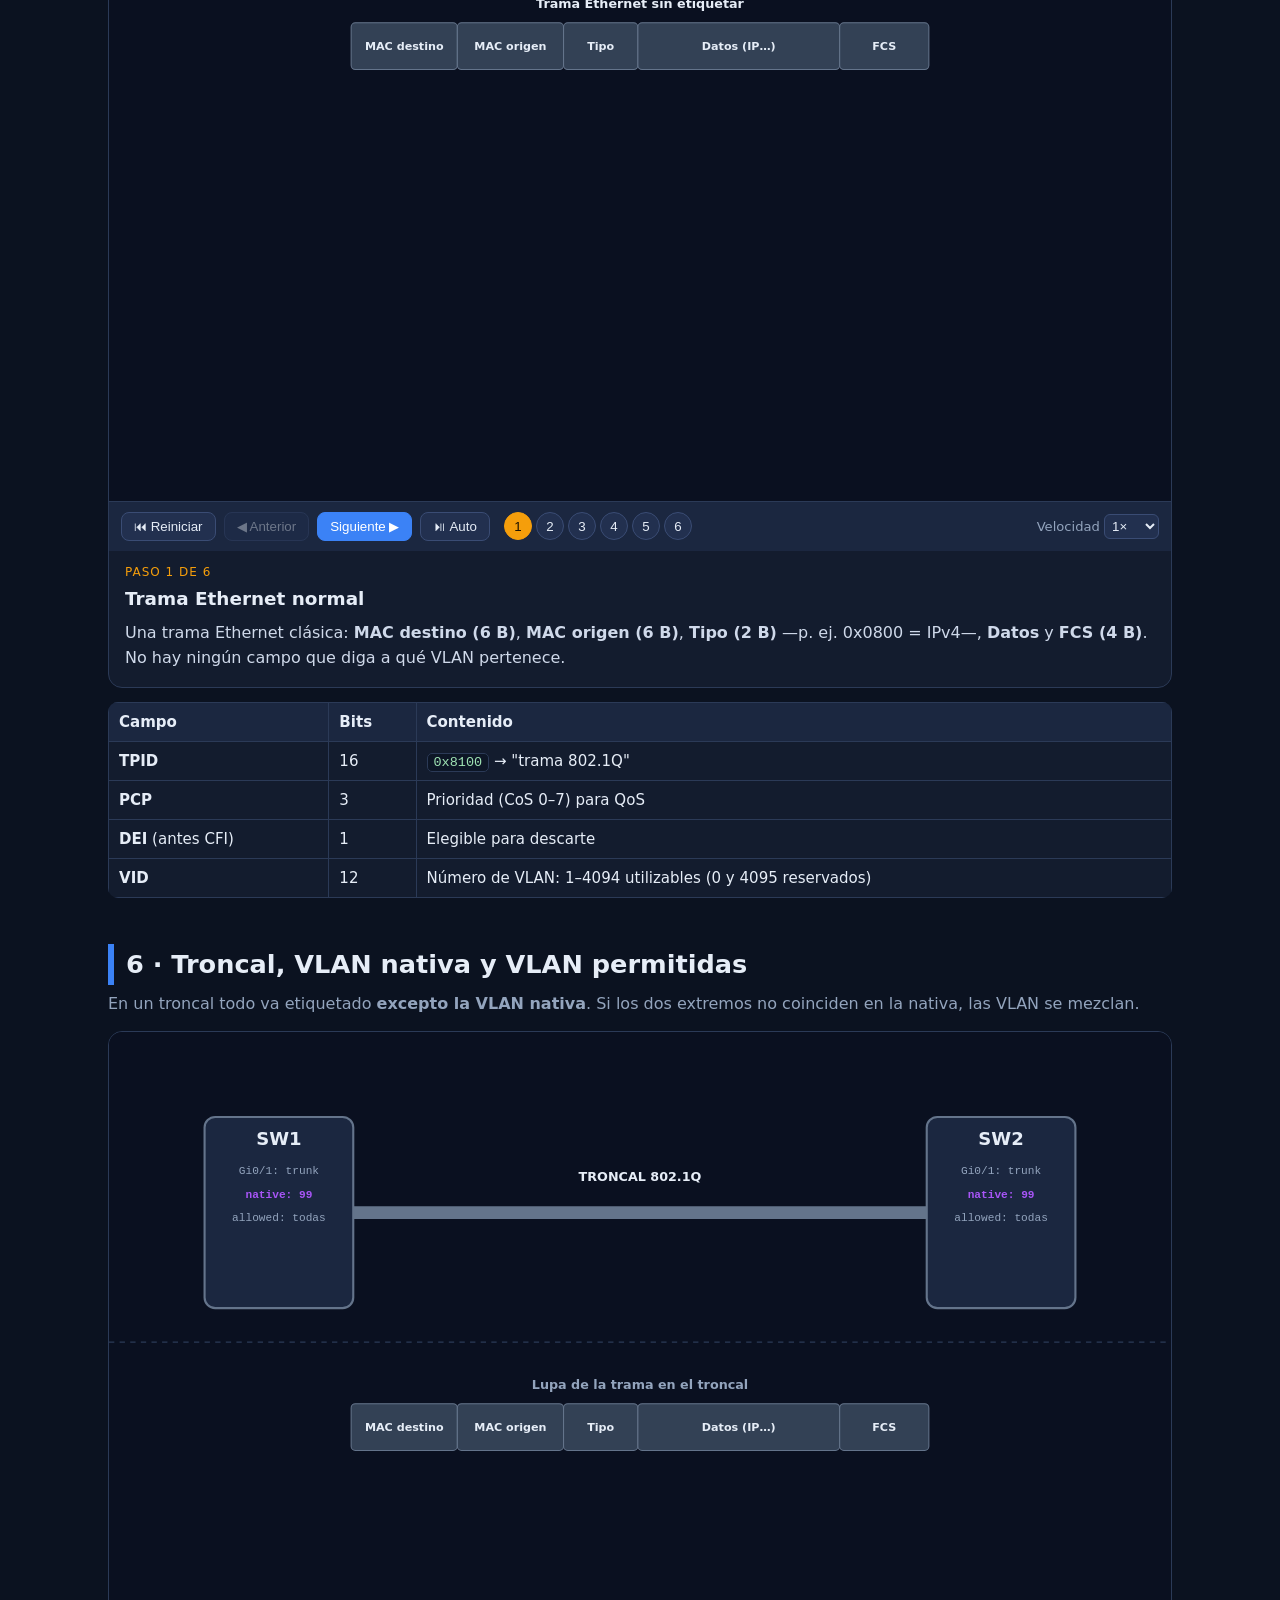
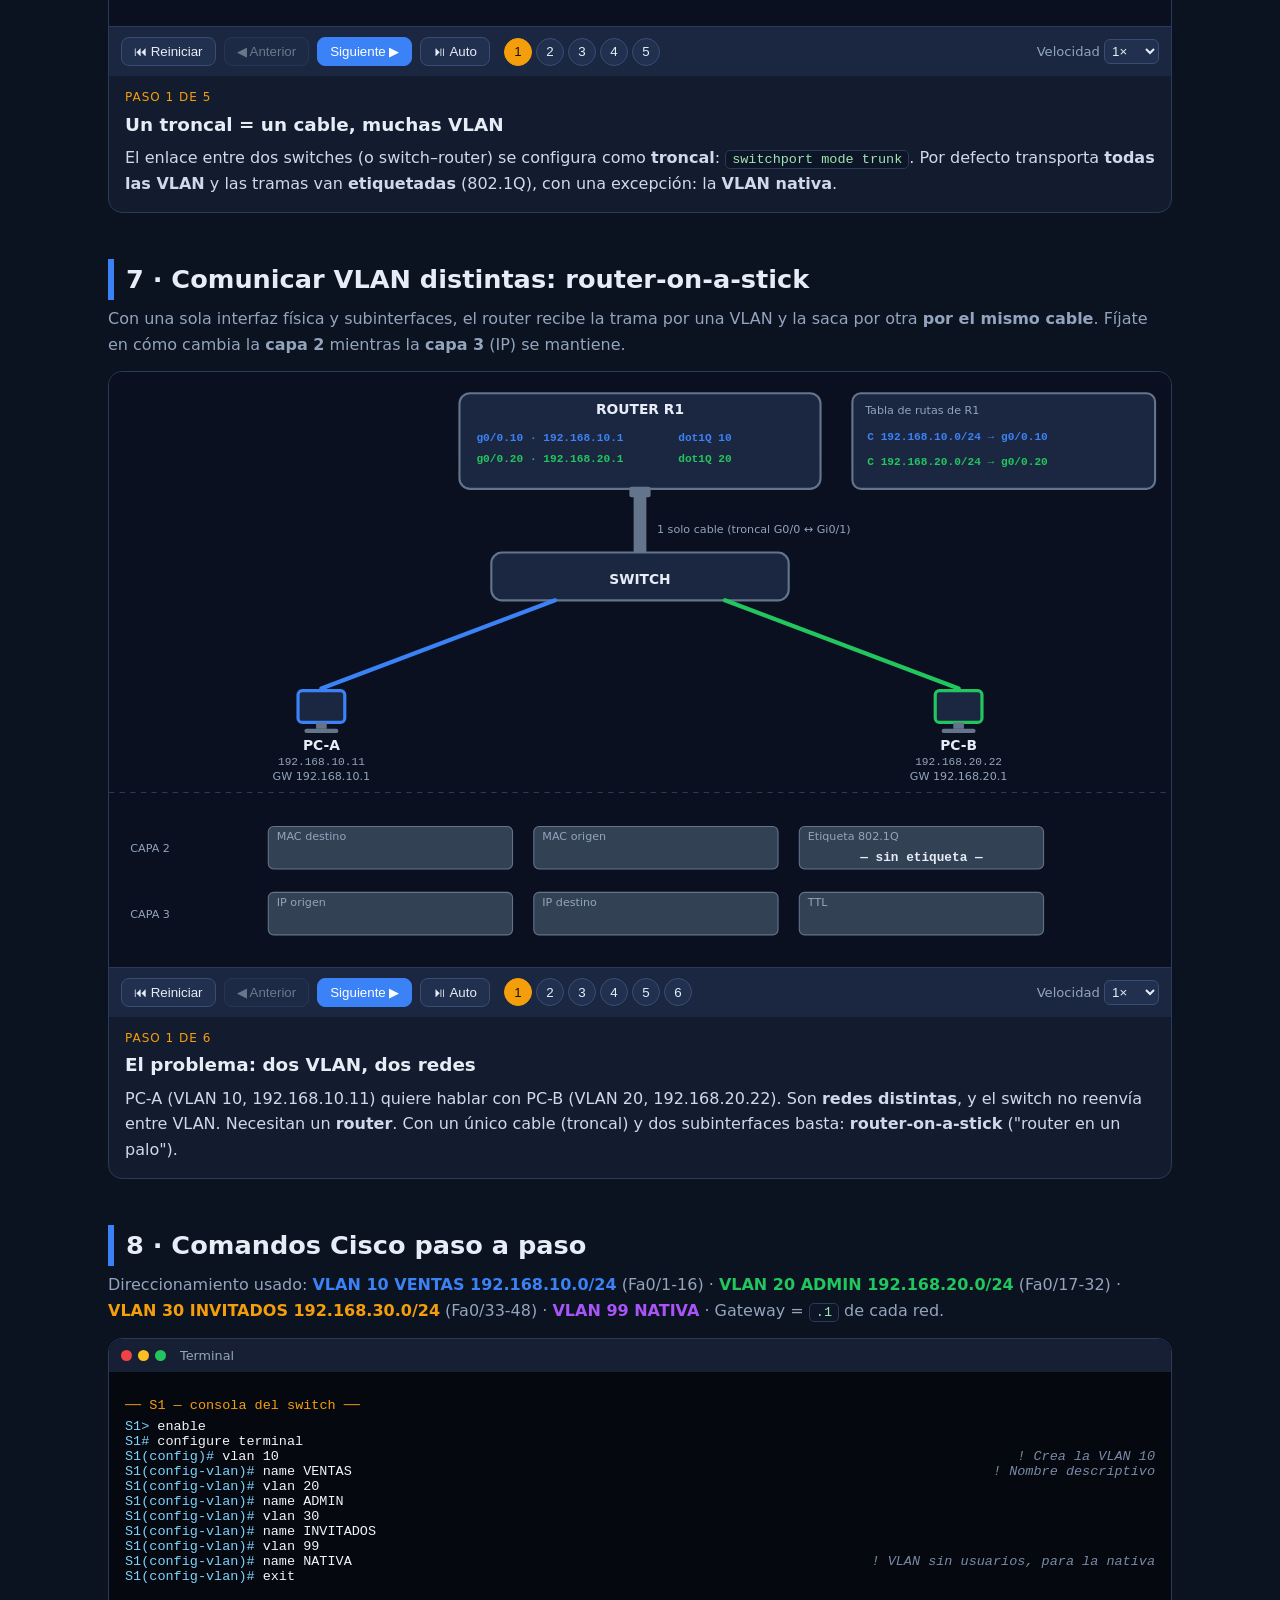
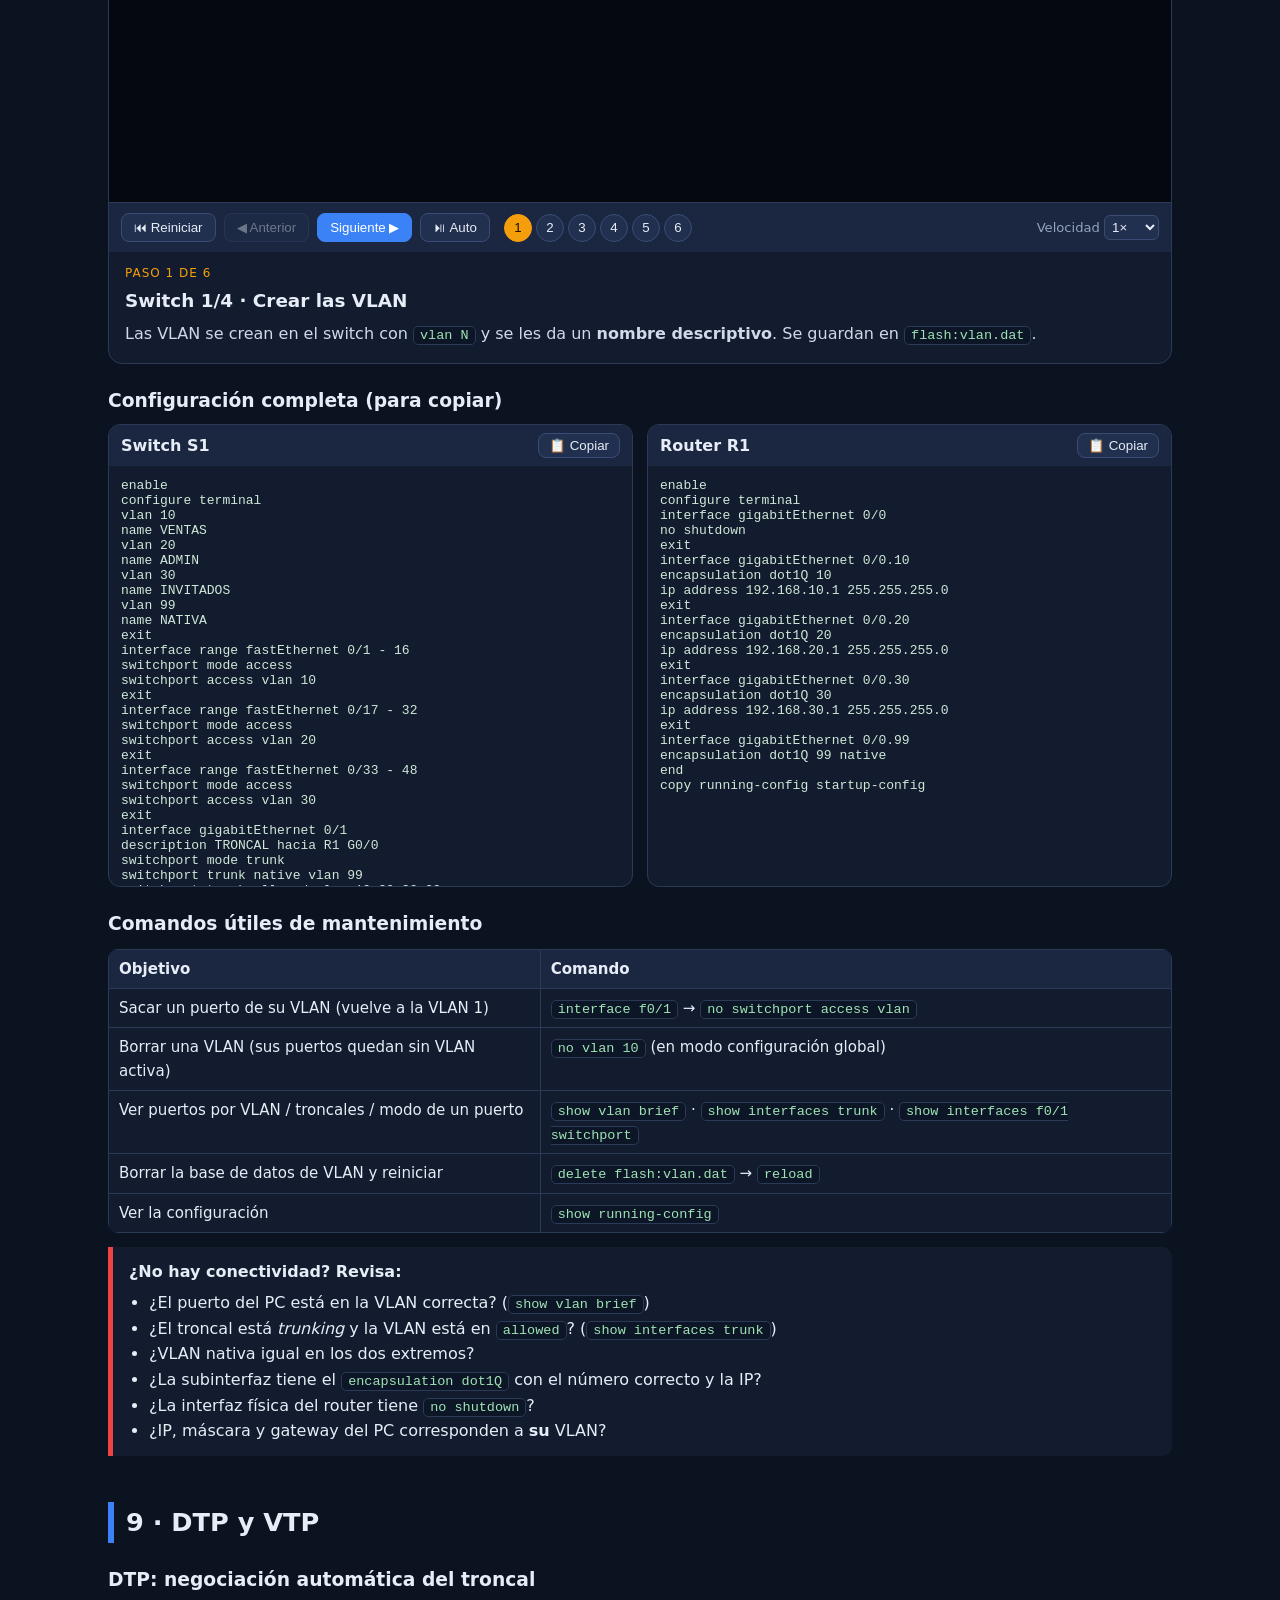
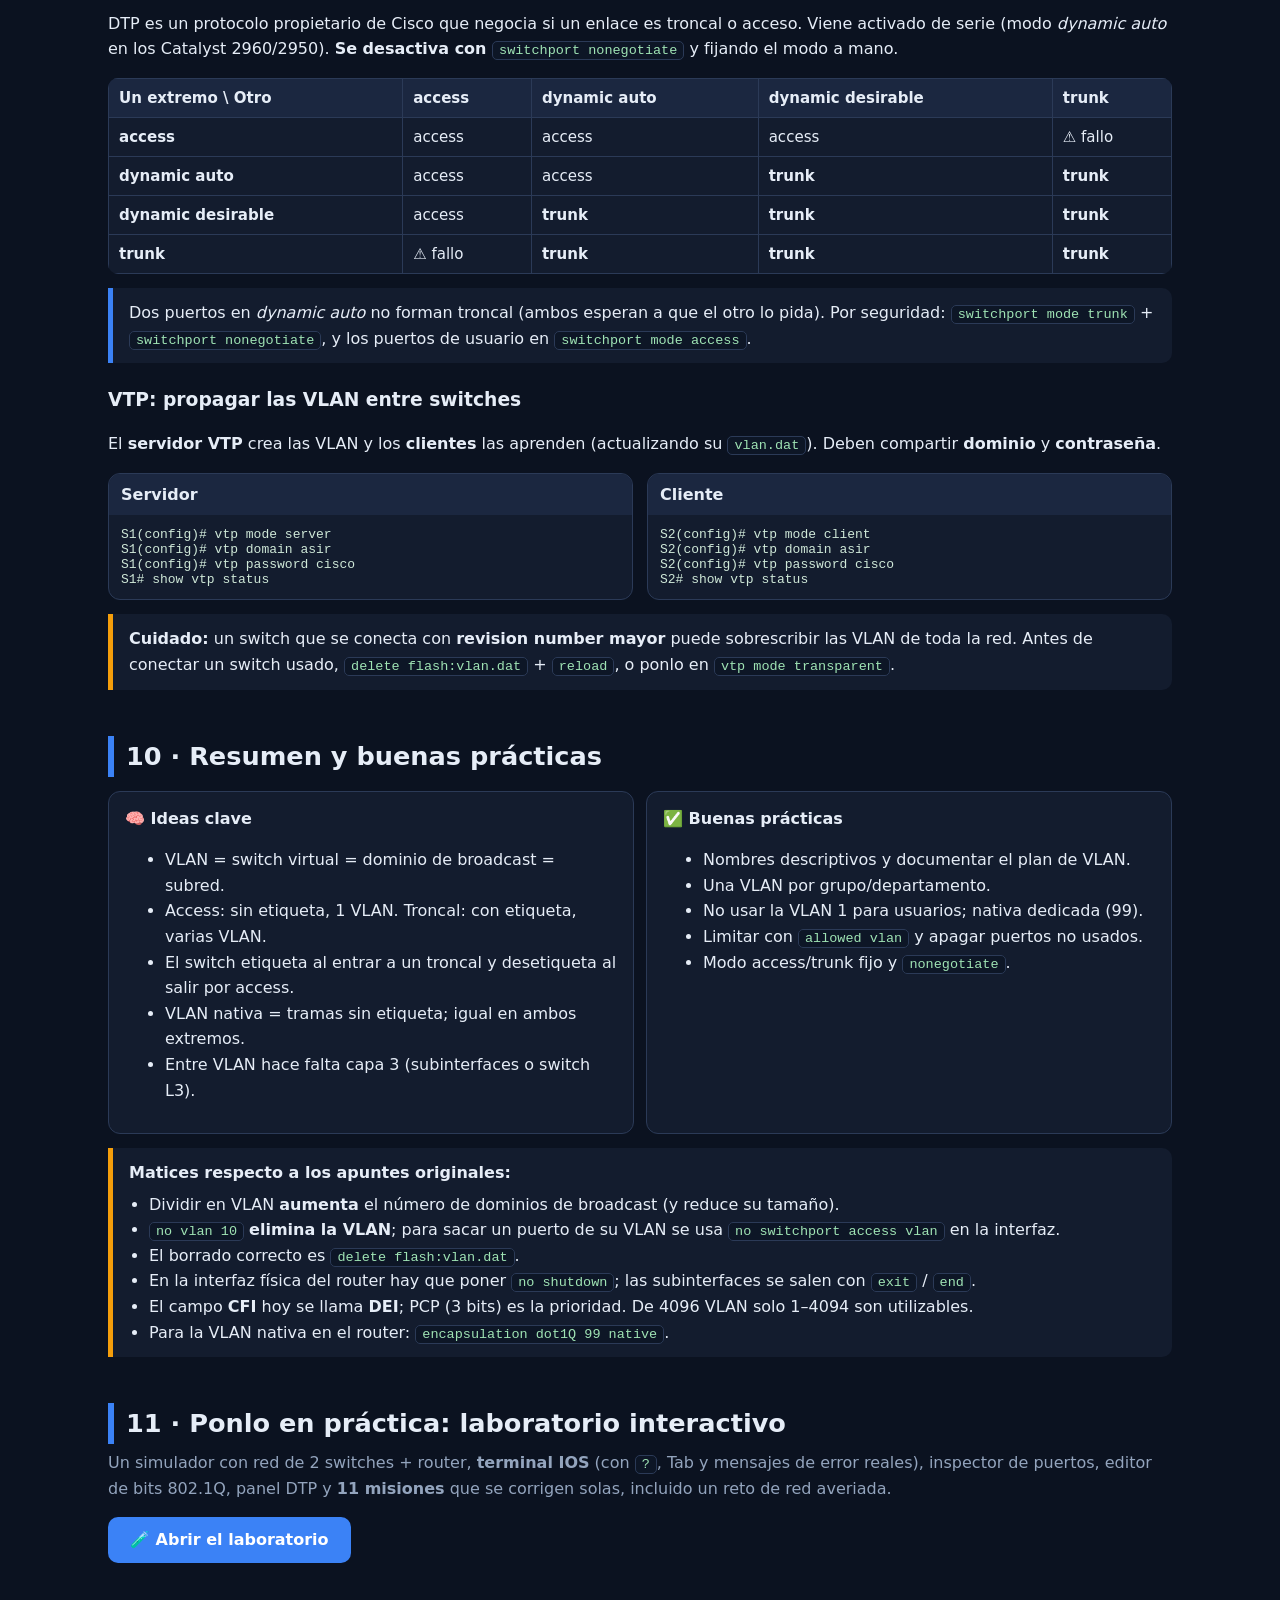
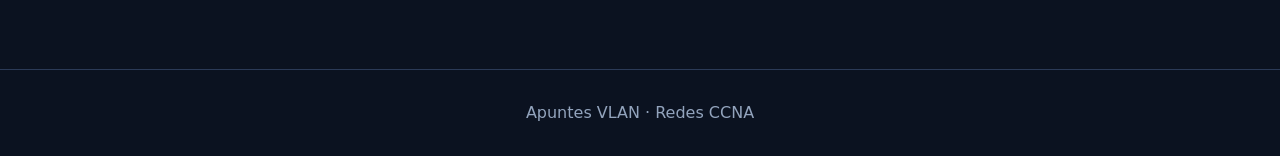
==== commit 490e8d74: "Broadcast antes/despues de crear VLAN y laboratorio interactivo Co-authored-by: Copilot <223556219+C" ====
--- a/index.html
+++ b/index.html
@@ -22,6 +22,7 @@
   <a href="#comandos">8 · Comandos</a>
   <a href="#extras">9 · DTP y VTP</a>
   <a href="#resumen">10 · Resumen</a>
+  <a href="laboratorio.html"><b>🧪 Laboratorio</b></a>
 </nav>
 <main>
 
@@ -184,6 +185,12 @@
     </ul>
   </div>
 </section>
+
+<section id="lab">
+  <h2>11 · Ponlo en práctica: laboratorio interactivo</h2>
+  <p class="lead">Un simulador con red de 2 switches + router, <b>terminal IOS</b> (con <code>?</code>, Tab y mensajes de error reales), inspector de puertos, editor de bits 802.1Q, panel DTP y <b>11 misiones</b> que se corrigen solas, incluido un reto de red averiada.</p>
+  <p><a href="laboratorio.html" style="display:inline-block;background:var(--v10);color:#fff;padding:10px 22px;border-radius:10px;font-weight:700;text-decoration:none">🧪 Abrir el laboratorio</a></p>
+</section>
 </main>
 <footer>Apuntes VLAN · Redes CCNA</footer>
 <script src="engine.js"></script>
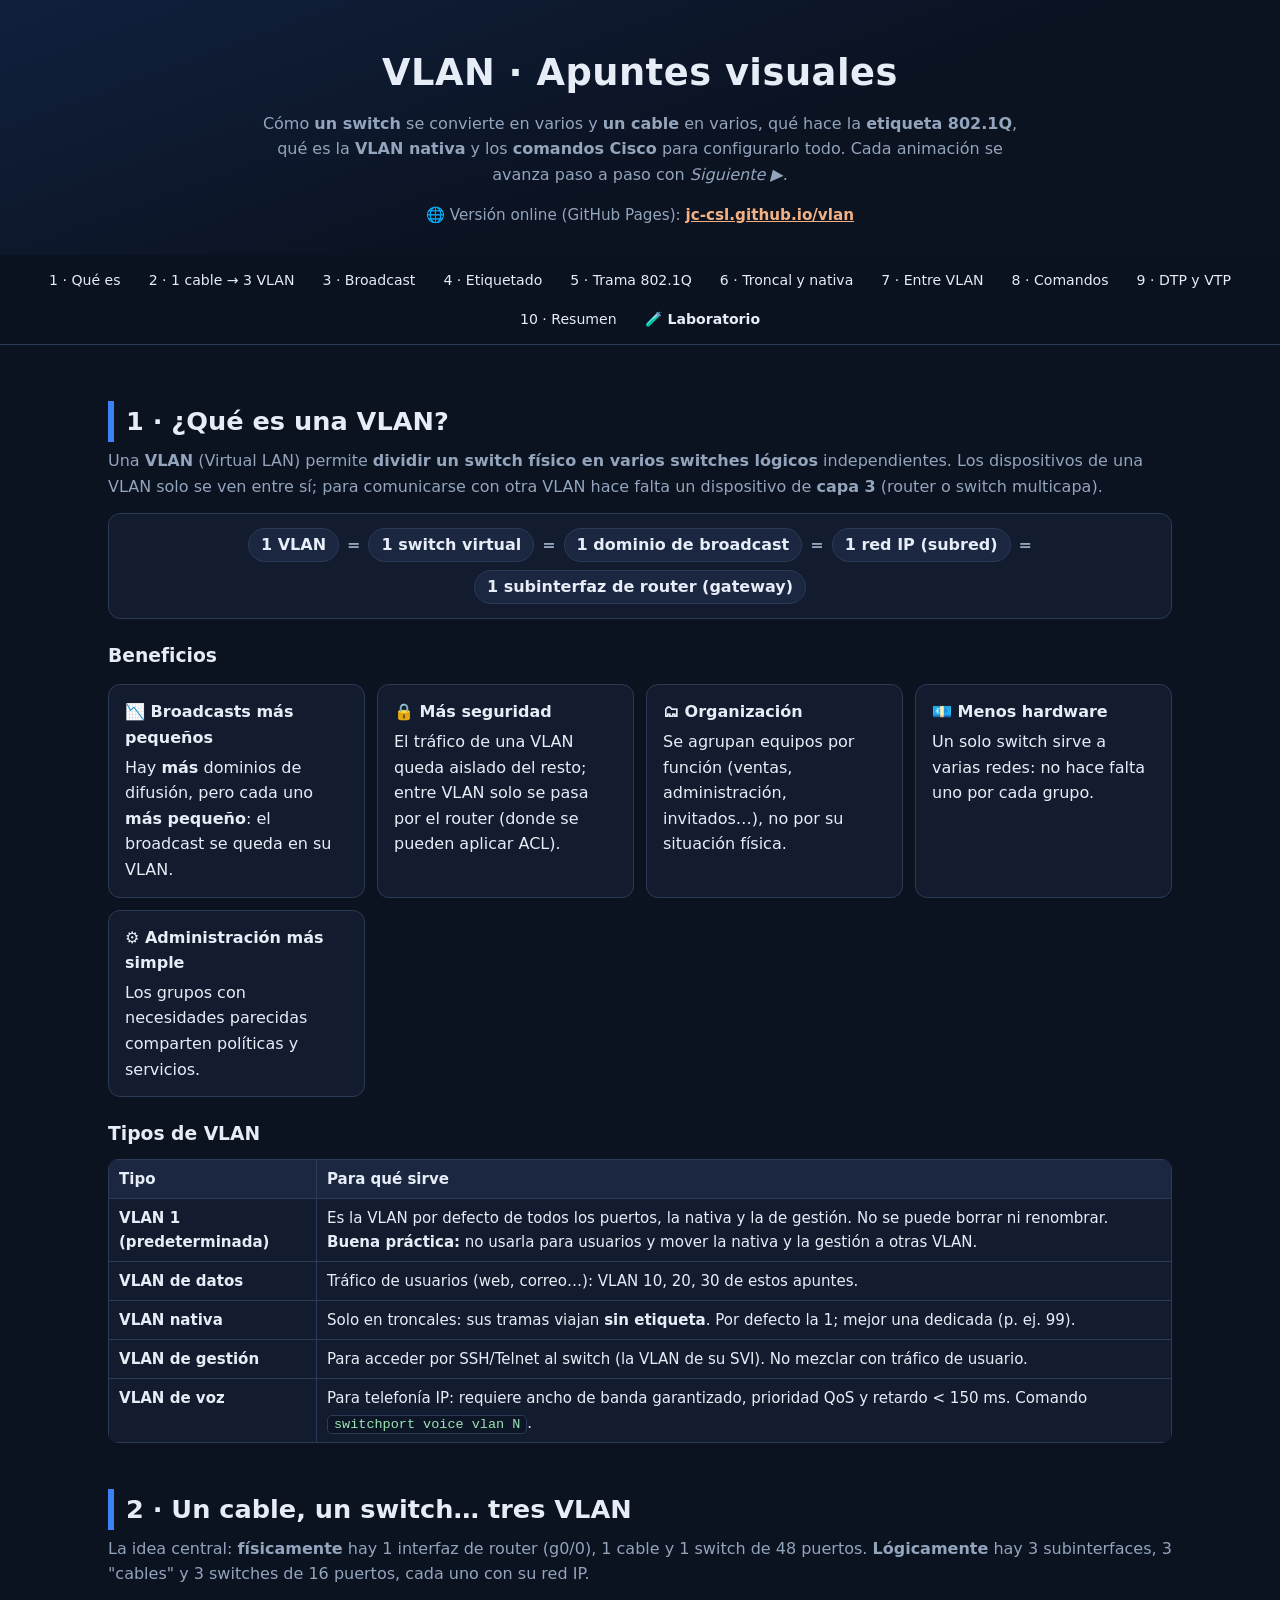
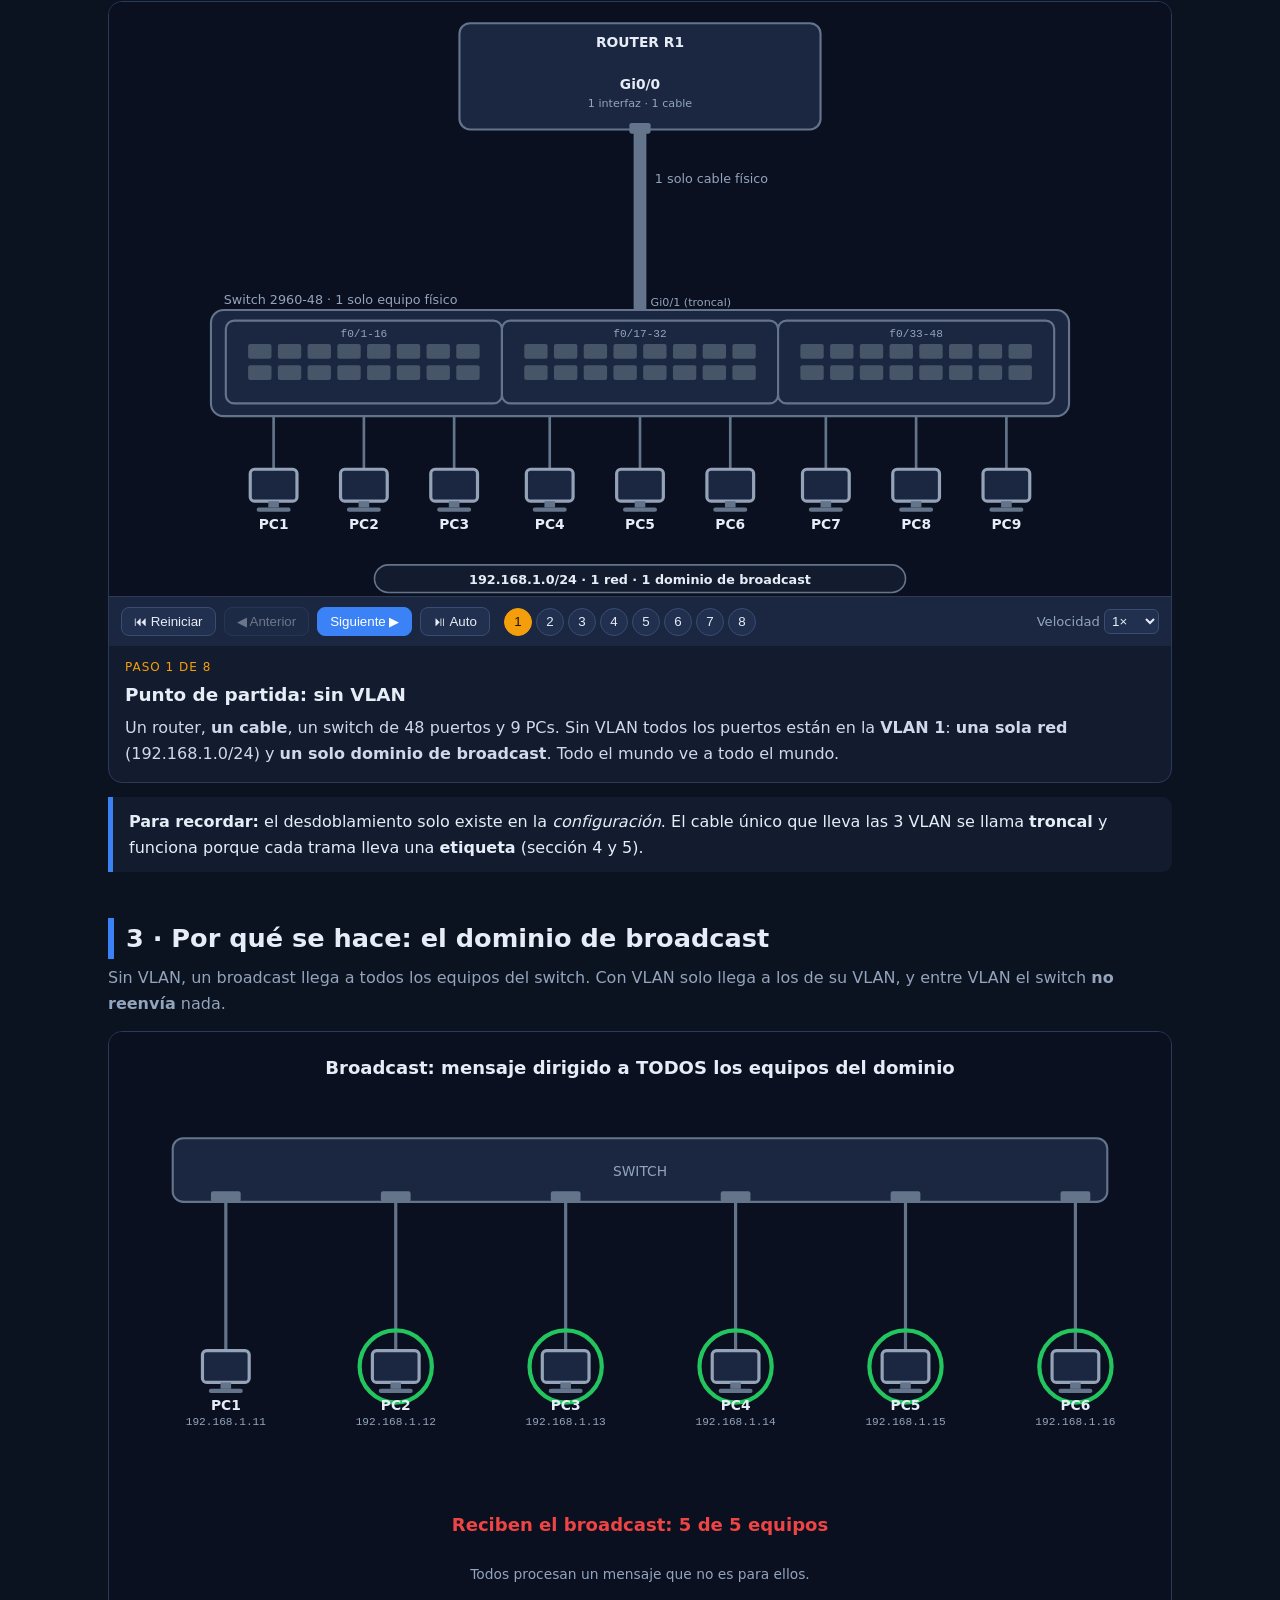
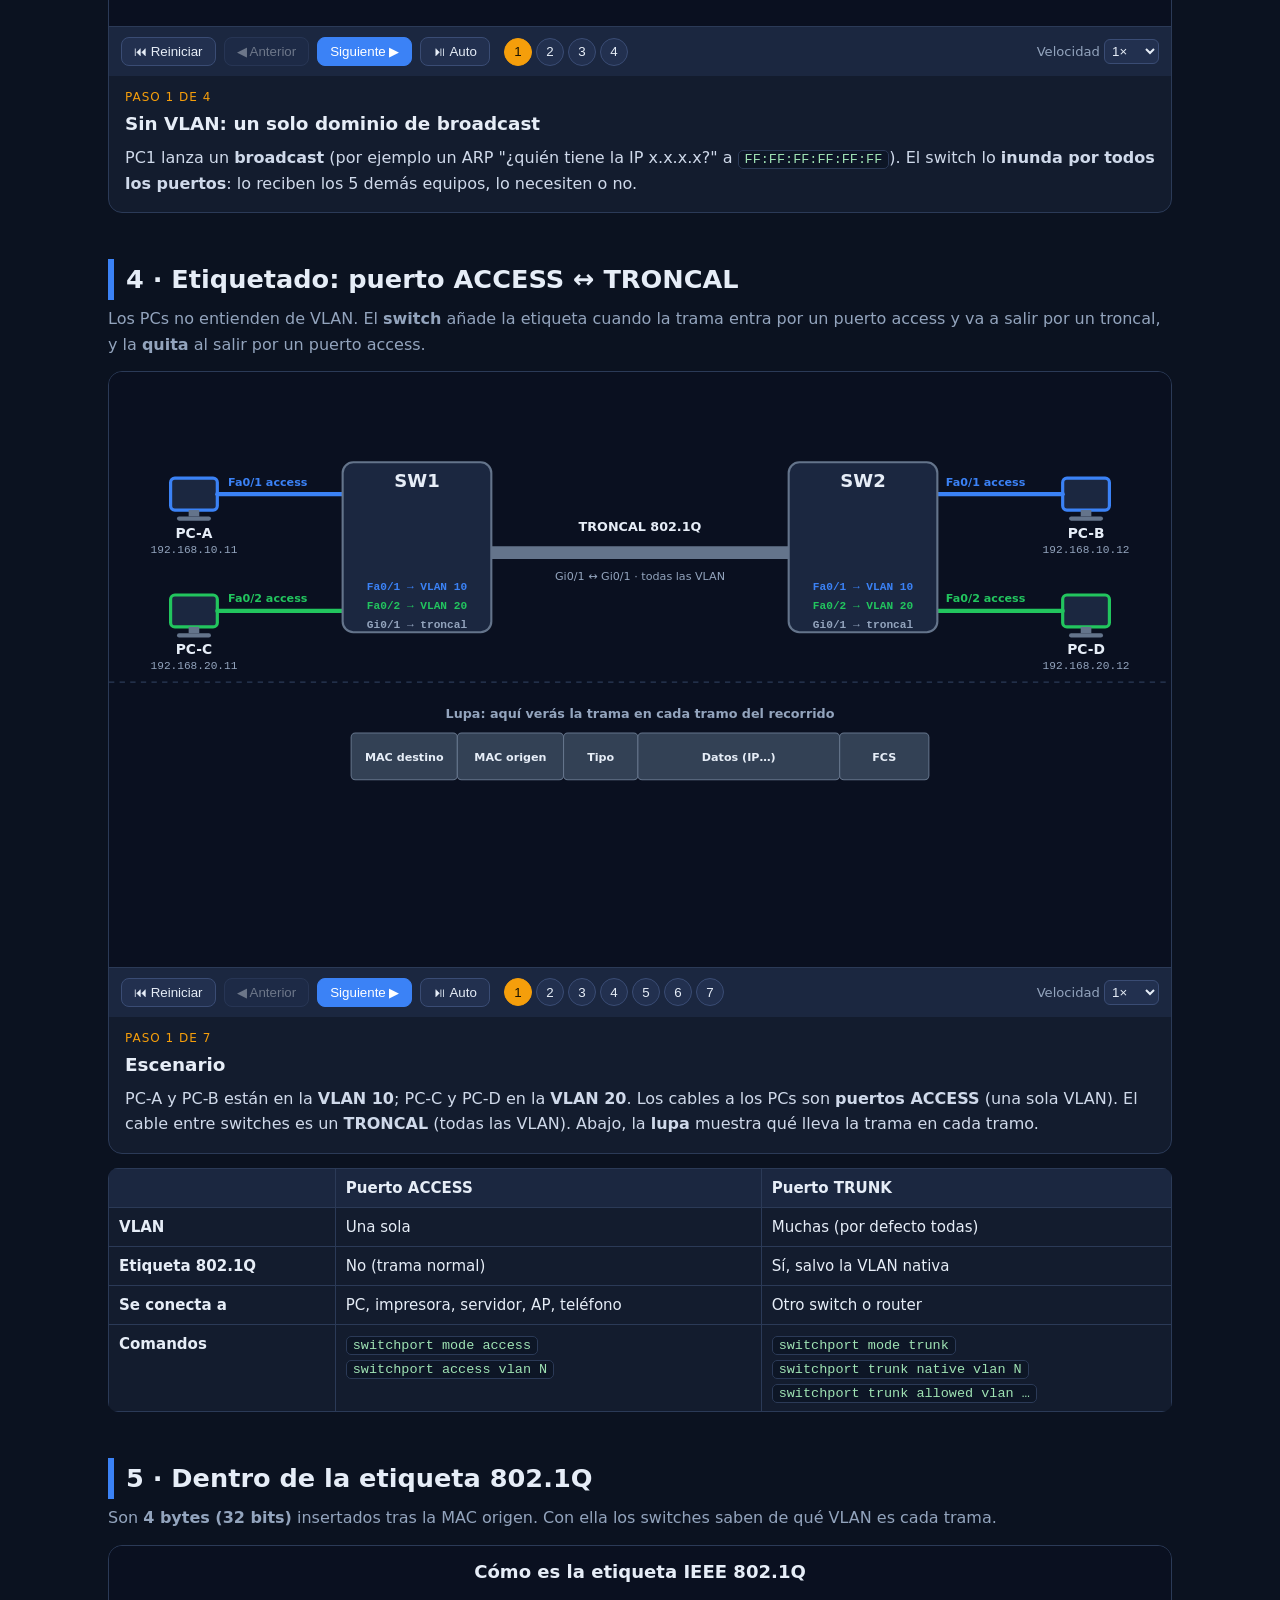
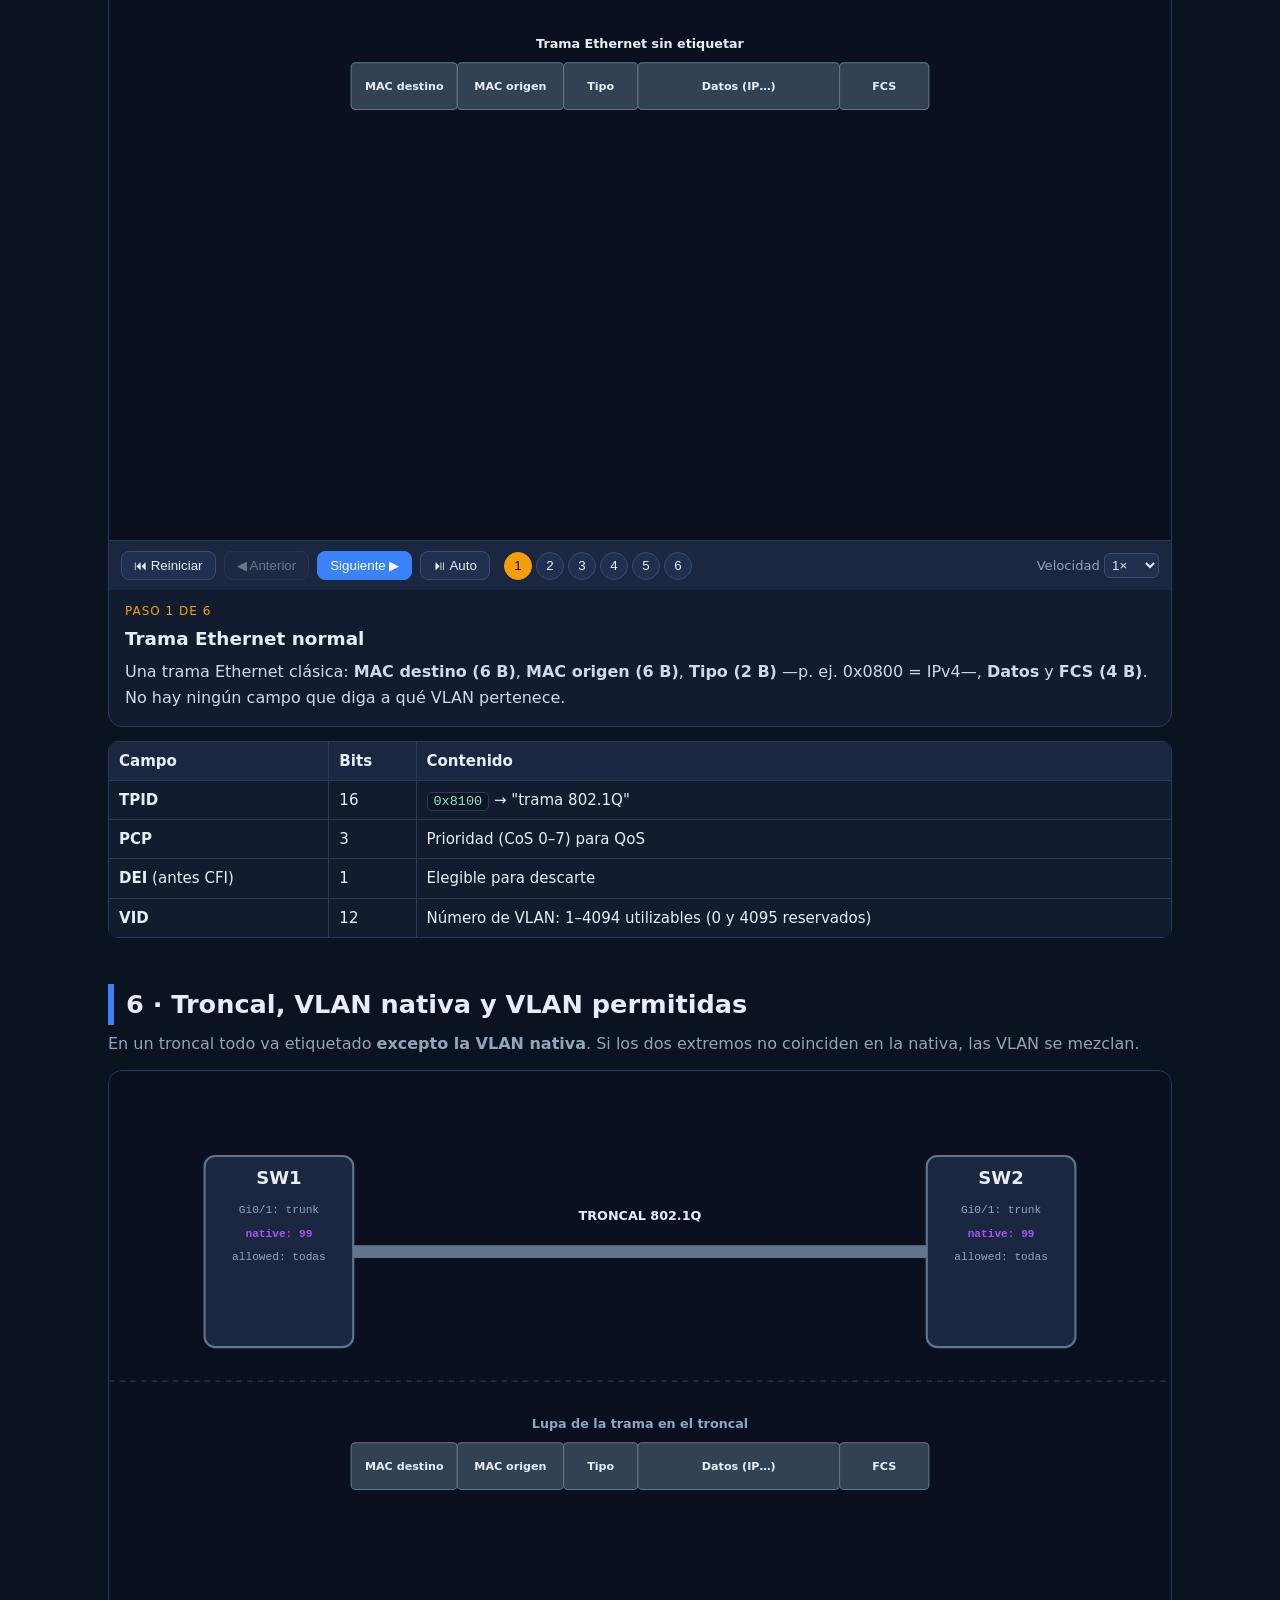
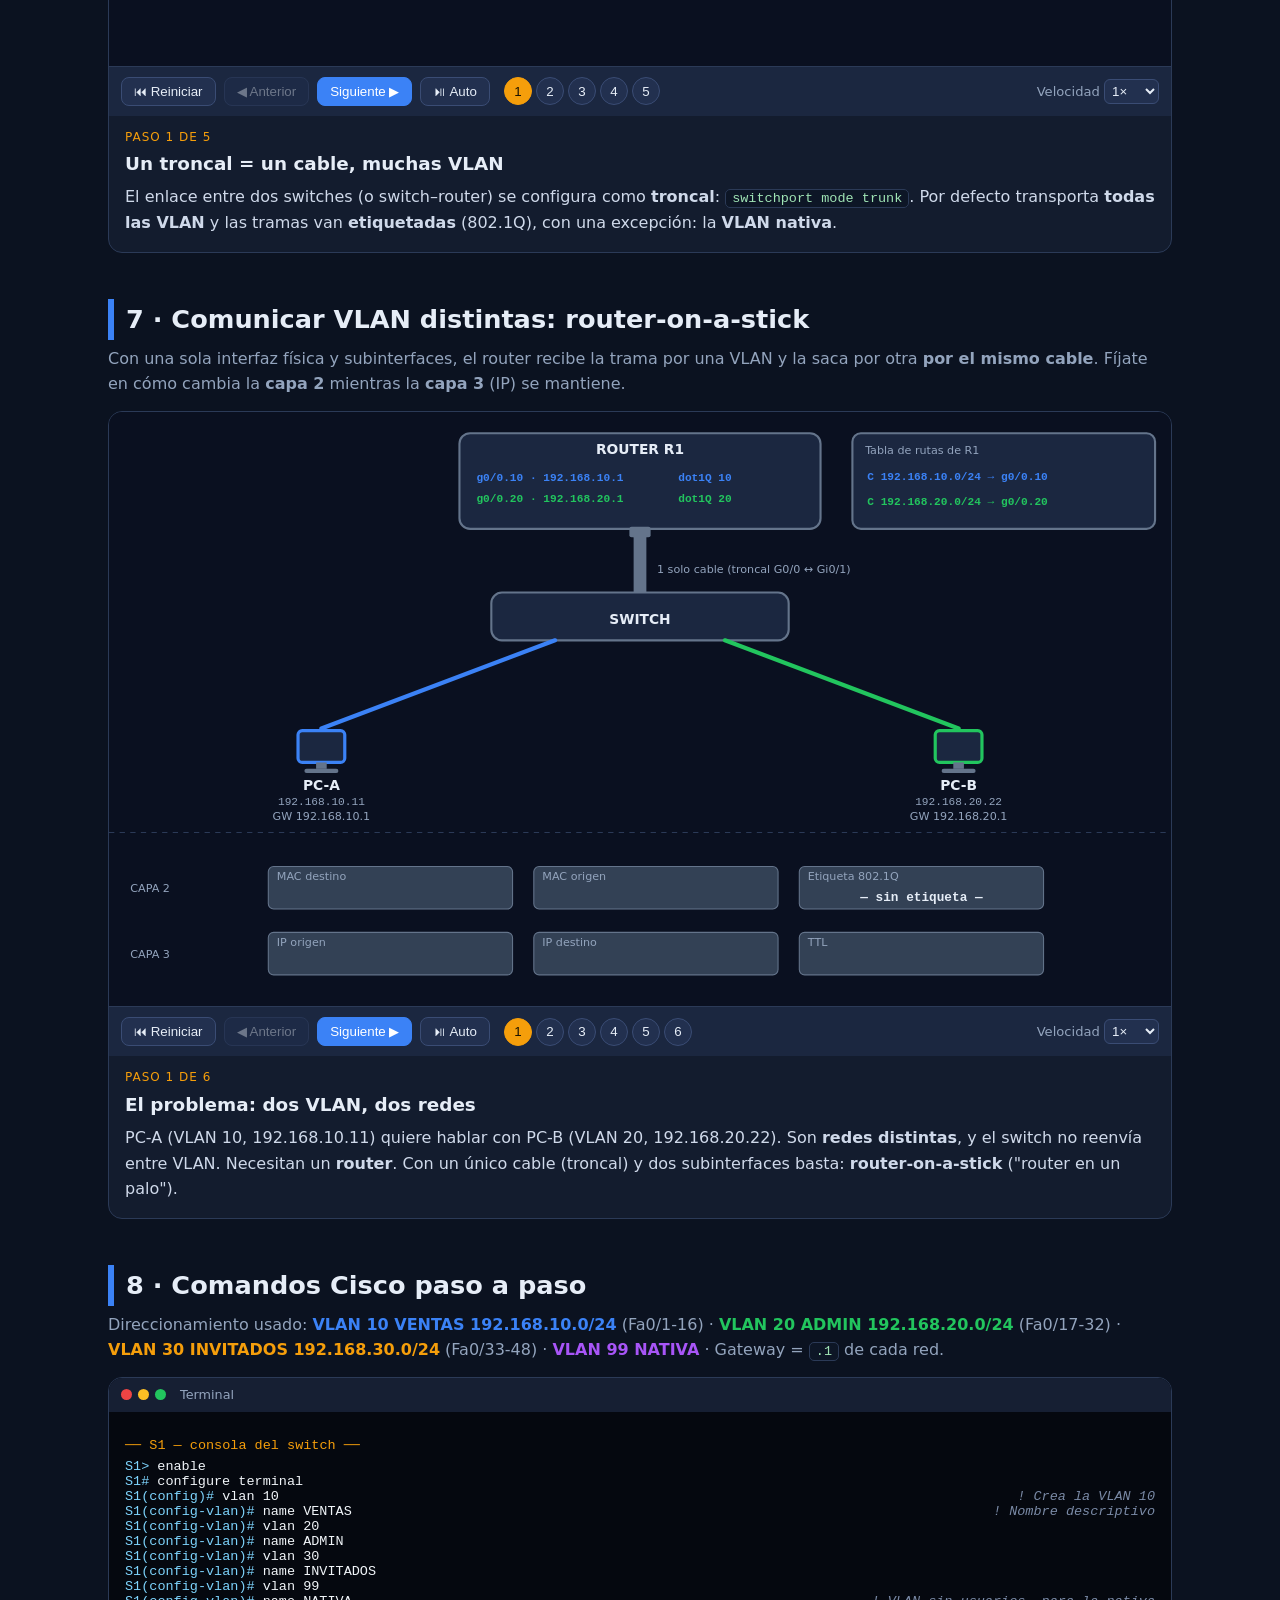
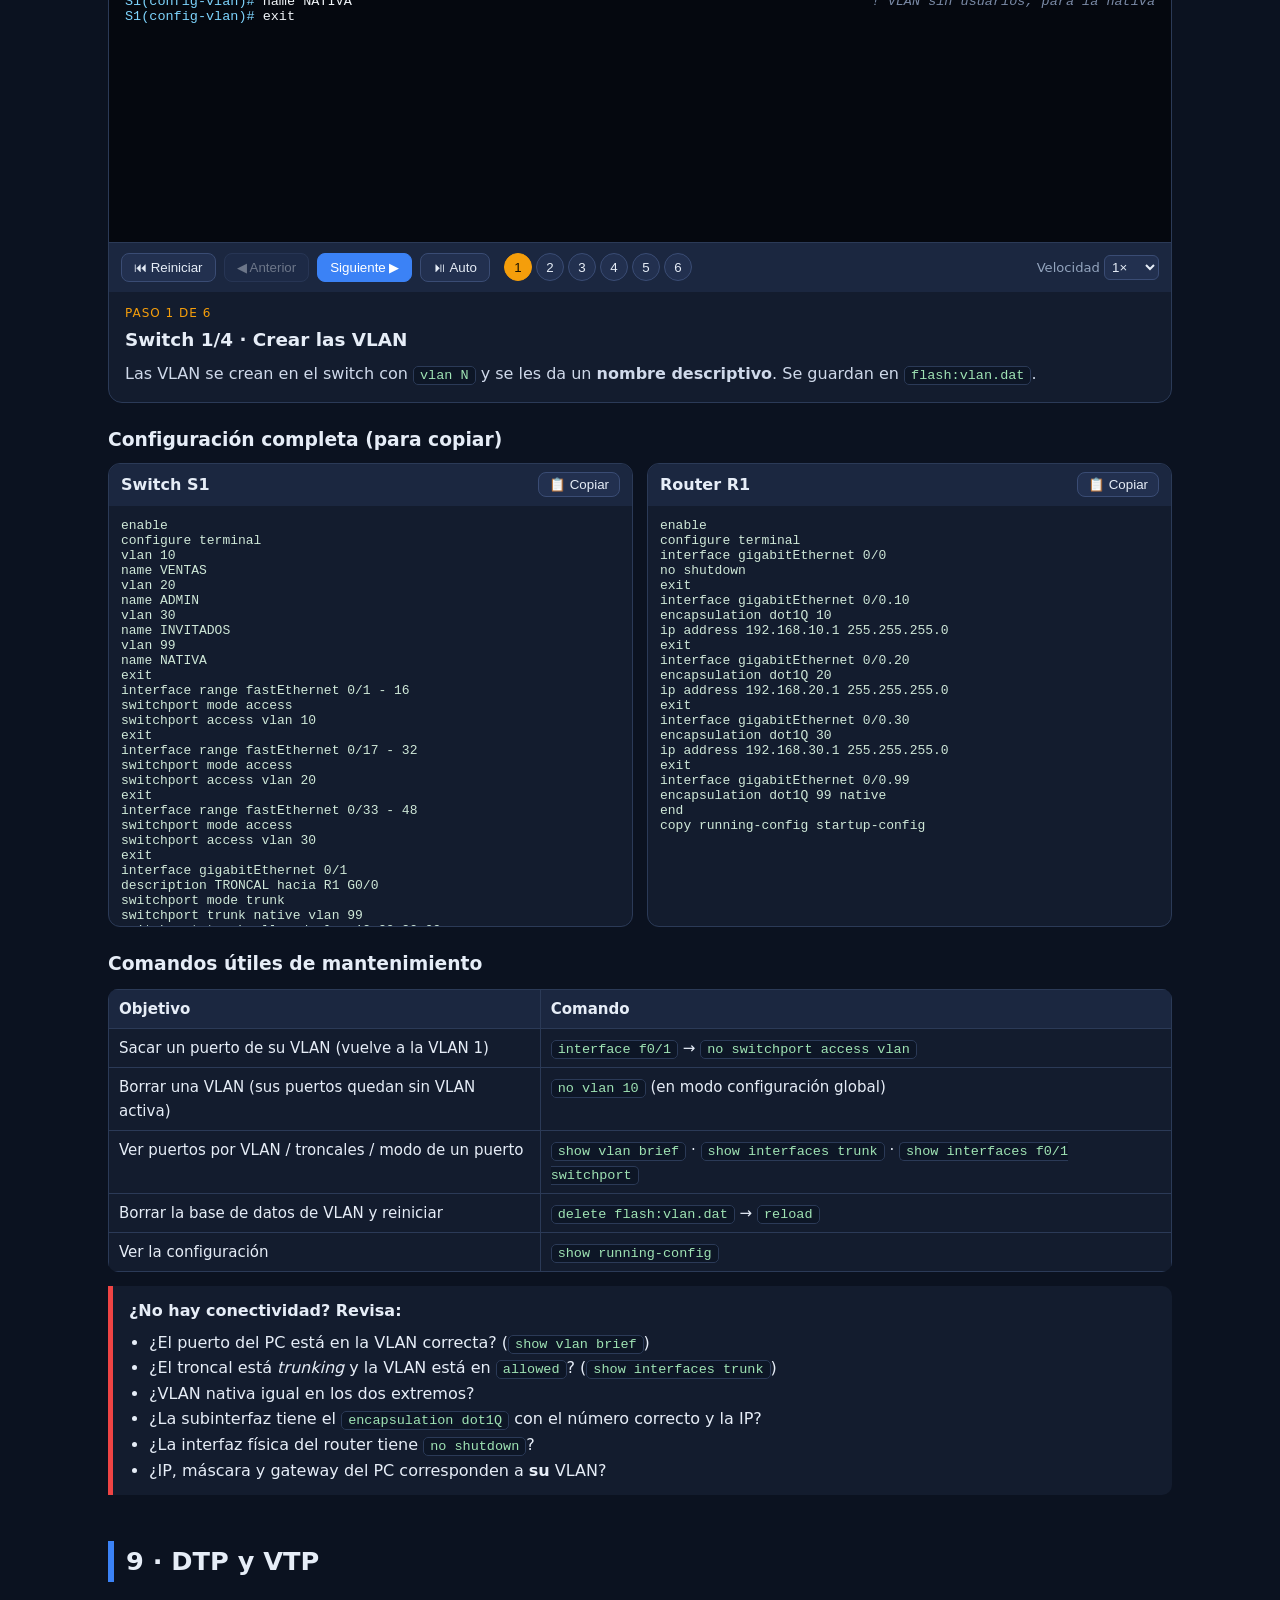
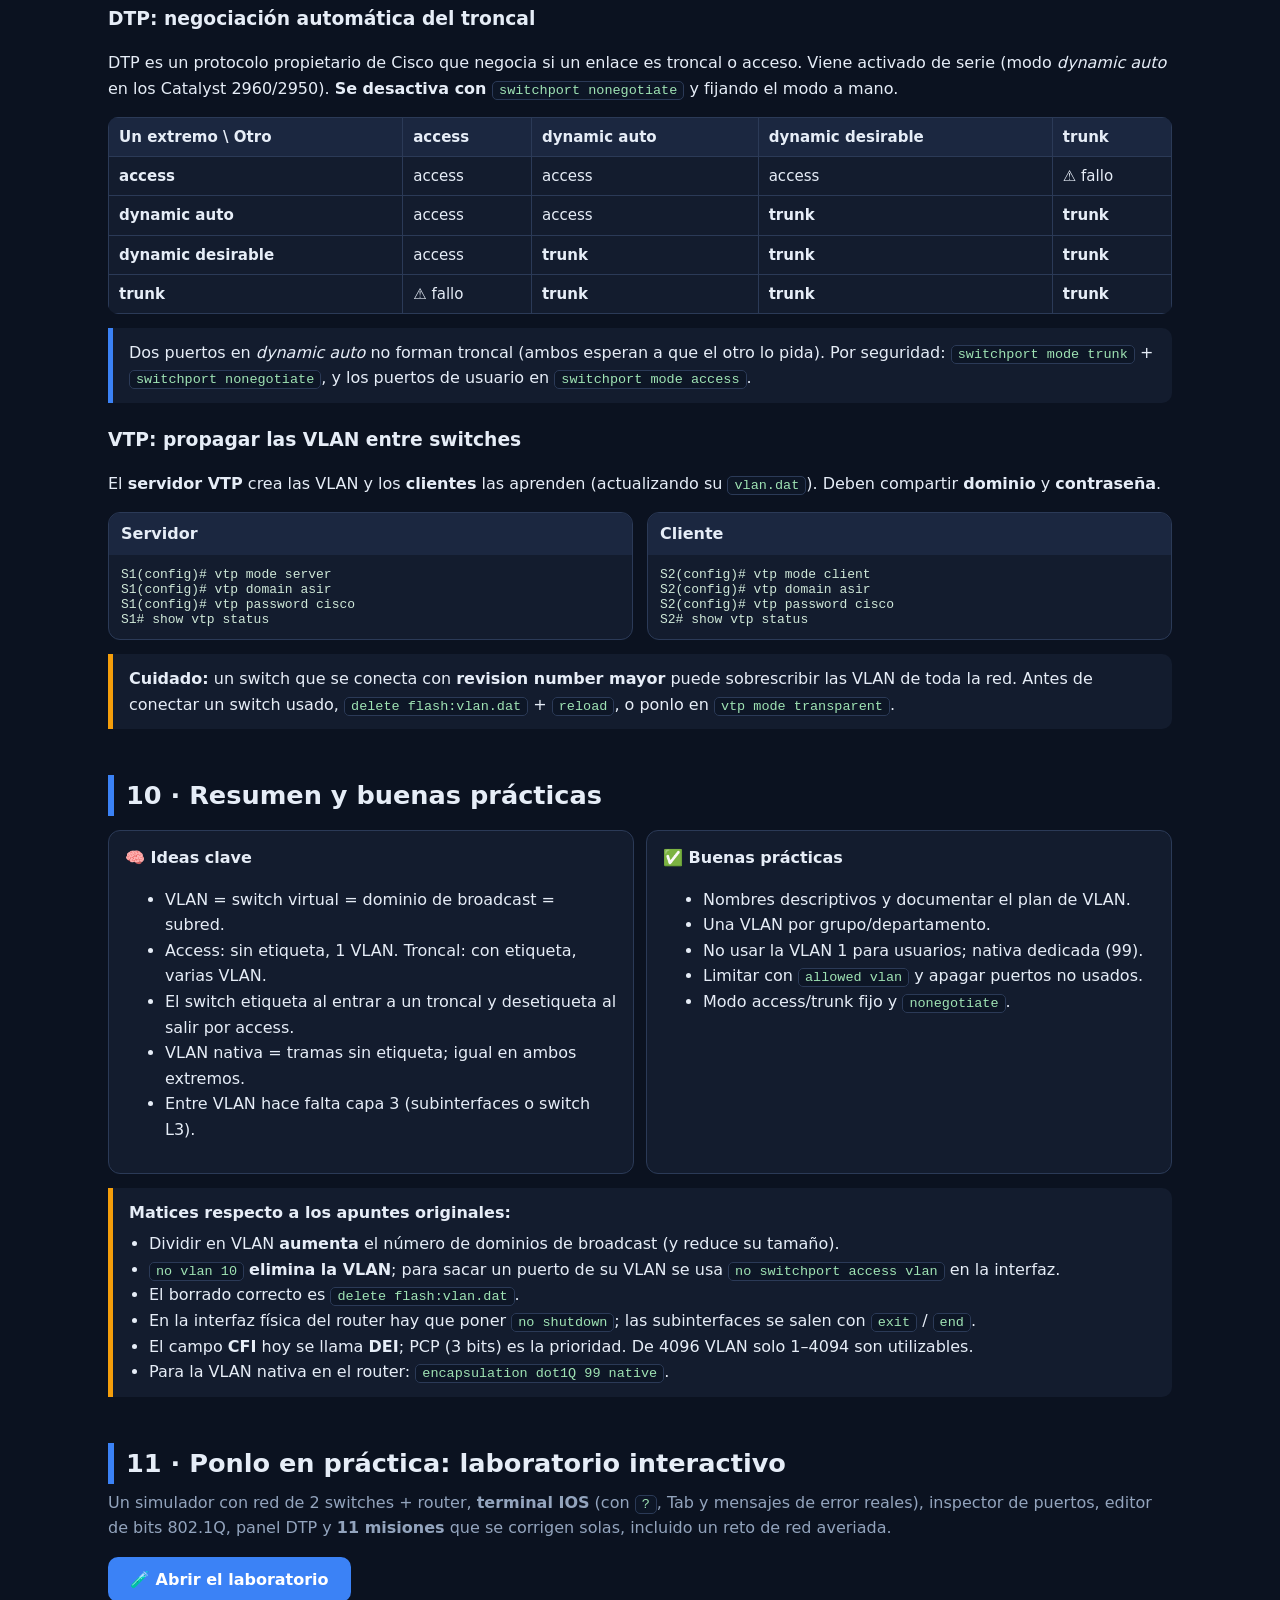
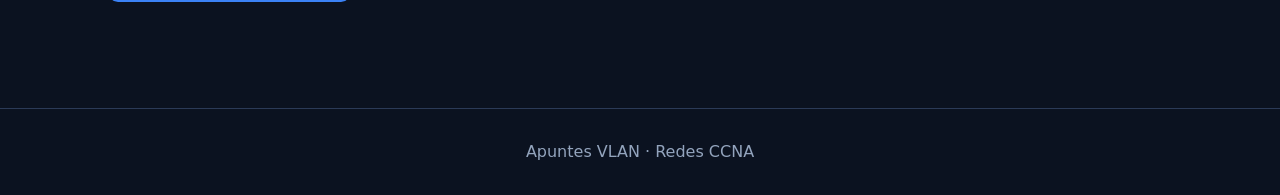
==== commit 7a114d5a: "Portada: enlace a la versión online en GitHub Pages Si la web se abre en local, la portada muestra l" ====
--- a/index.html
+++ b/index.html
@@ -10,6 +10,7 @@
 <header class="hero">
   <h1>VLAN · Apuntes visuales</h1>
   <p>Cómo <b>un switch</b> se convierte en varios y <b>un cable</b> en varios, qué hace la <b>etiqueta 802.1Q</b>, qué es la <b>VLAN nativa</b> y los <b>comandos Cisco</b> para configurarlo todo. Cada animación se avanza paso a paso con <i>Siguiente ▶</i>.</p>
+  <p class="web-online" style="margin:1em auto 0;font-size:.95rem">🌐 Versión online (GitHub Pages): <a href="https://jc-csl.github.io/vlan/" style="color:#f3b183;font-weight:700">jc-csl.github.io/vlan</a></p>
 </header>
 <nav>
   <a href="#que">1 · Qué es</a>
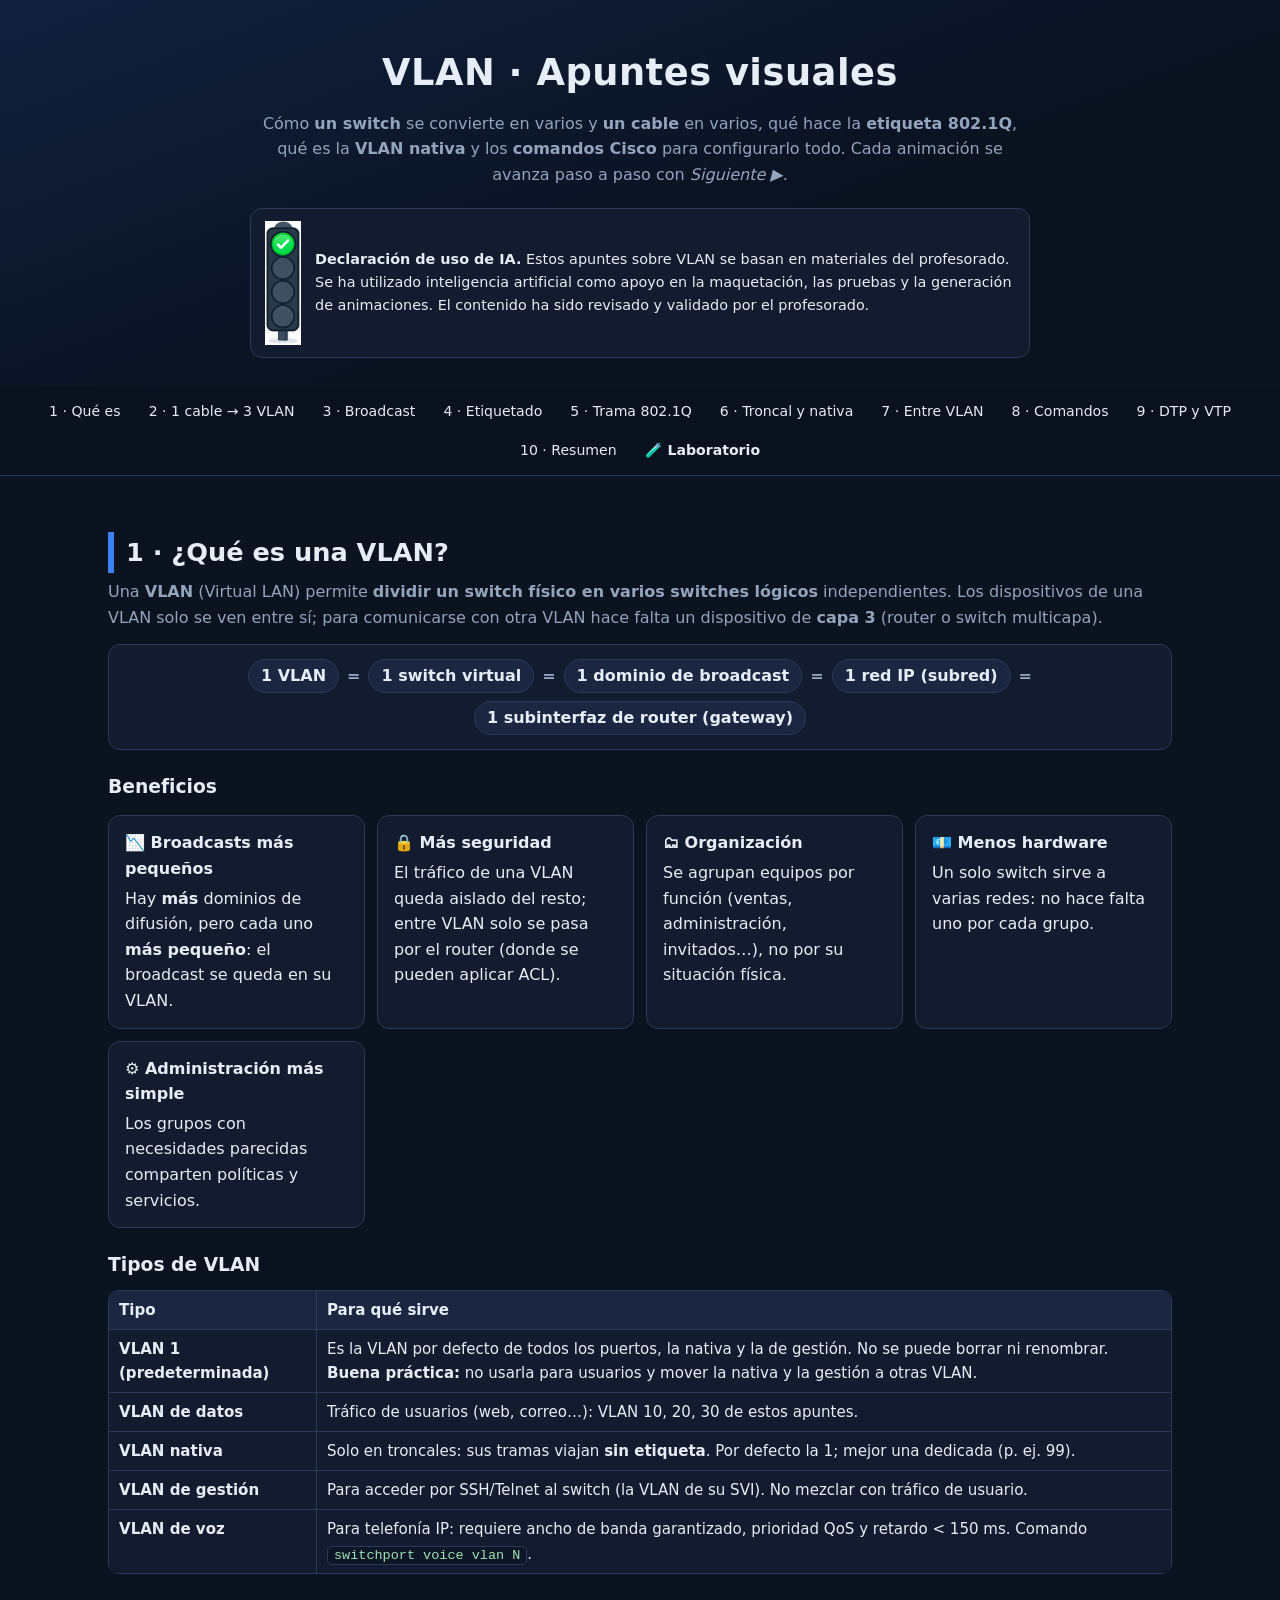
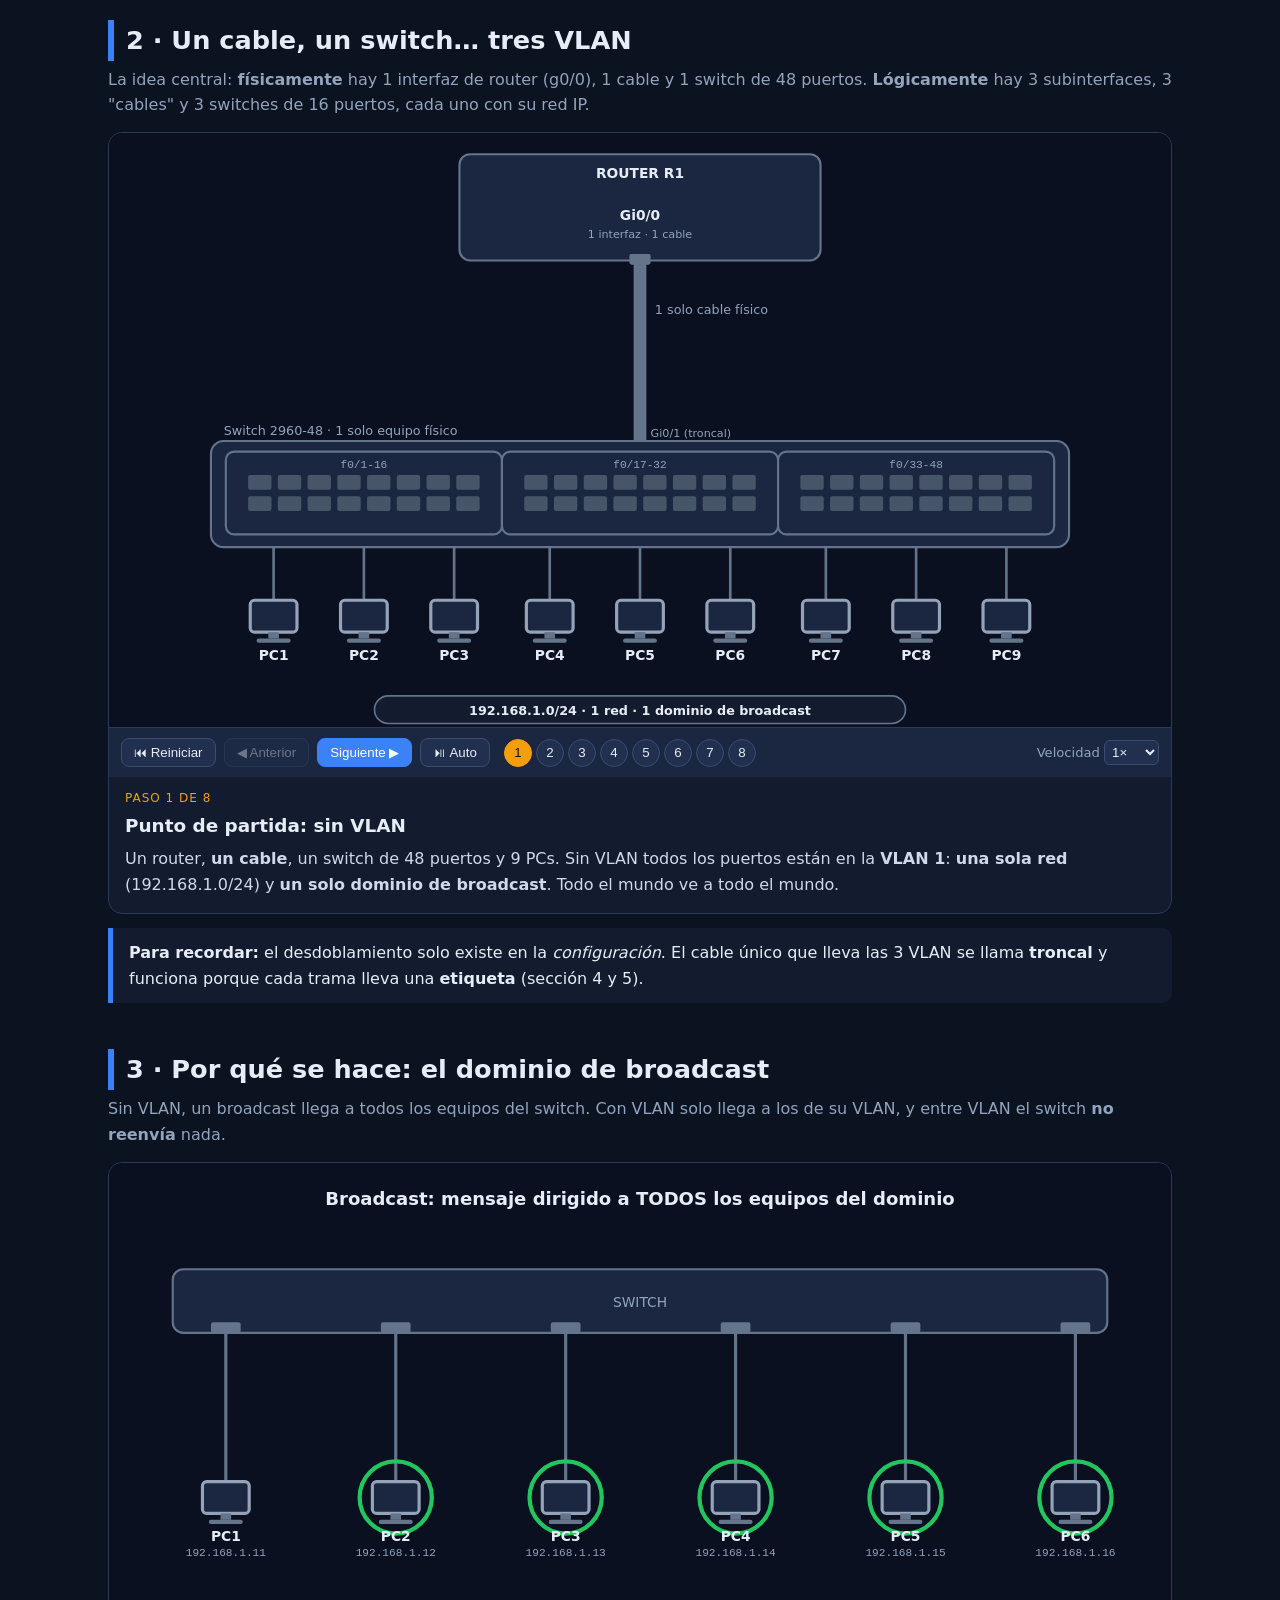
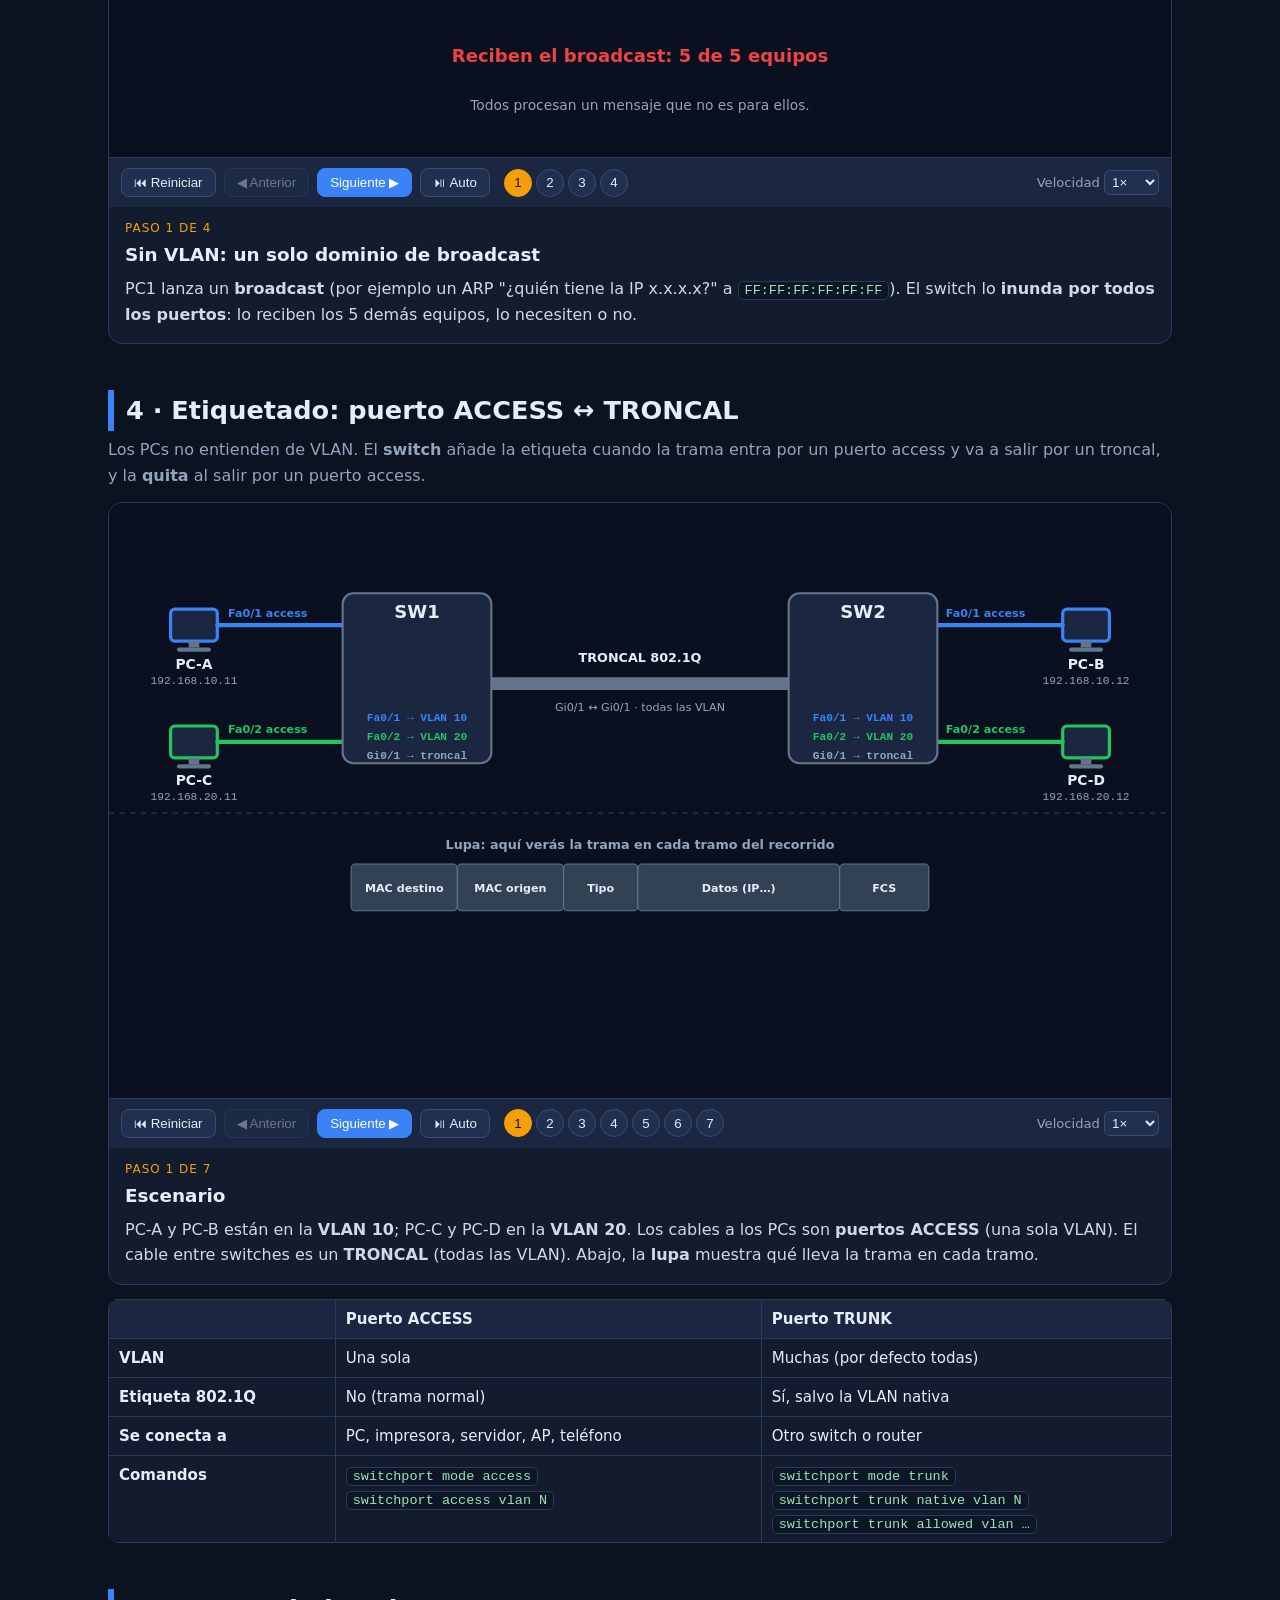
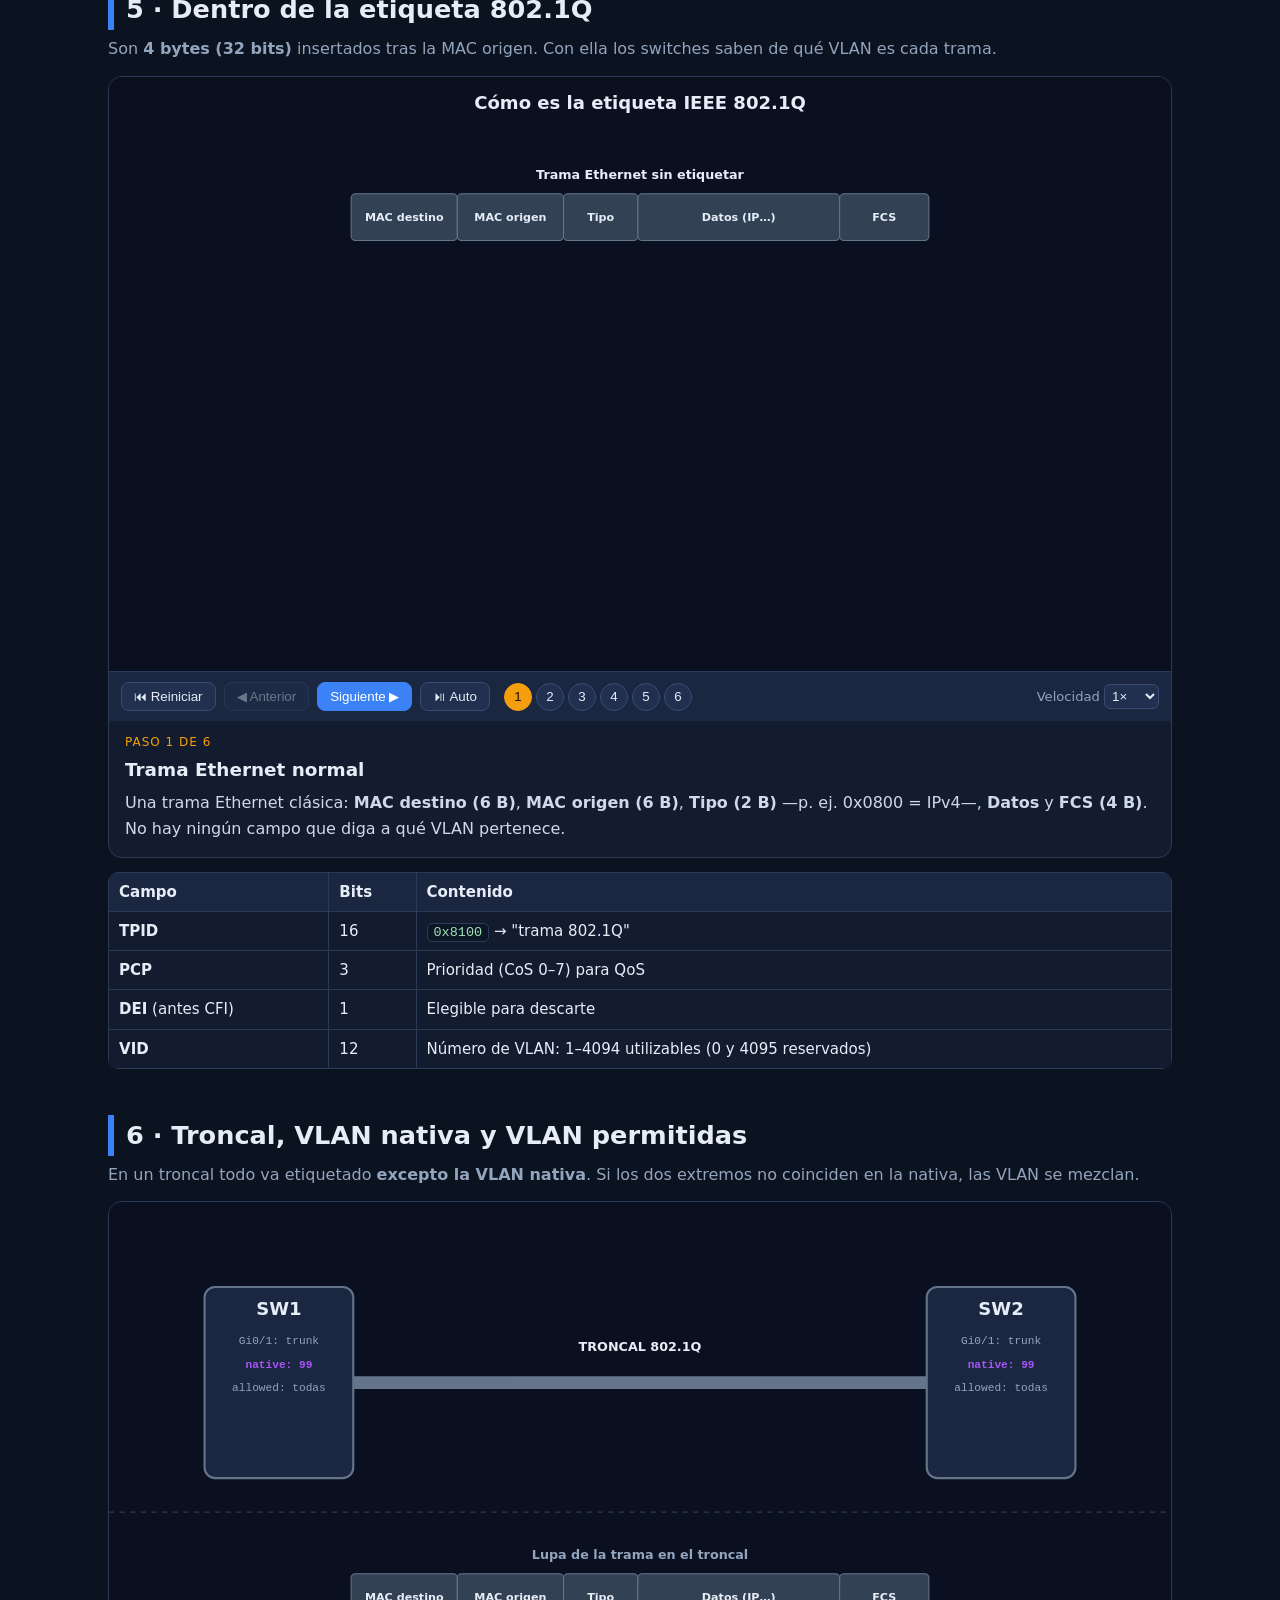
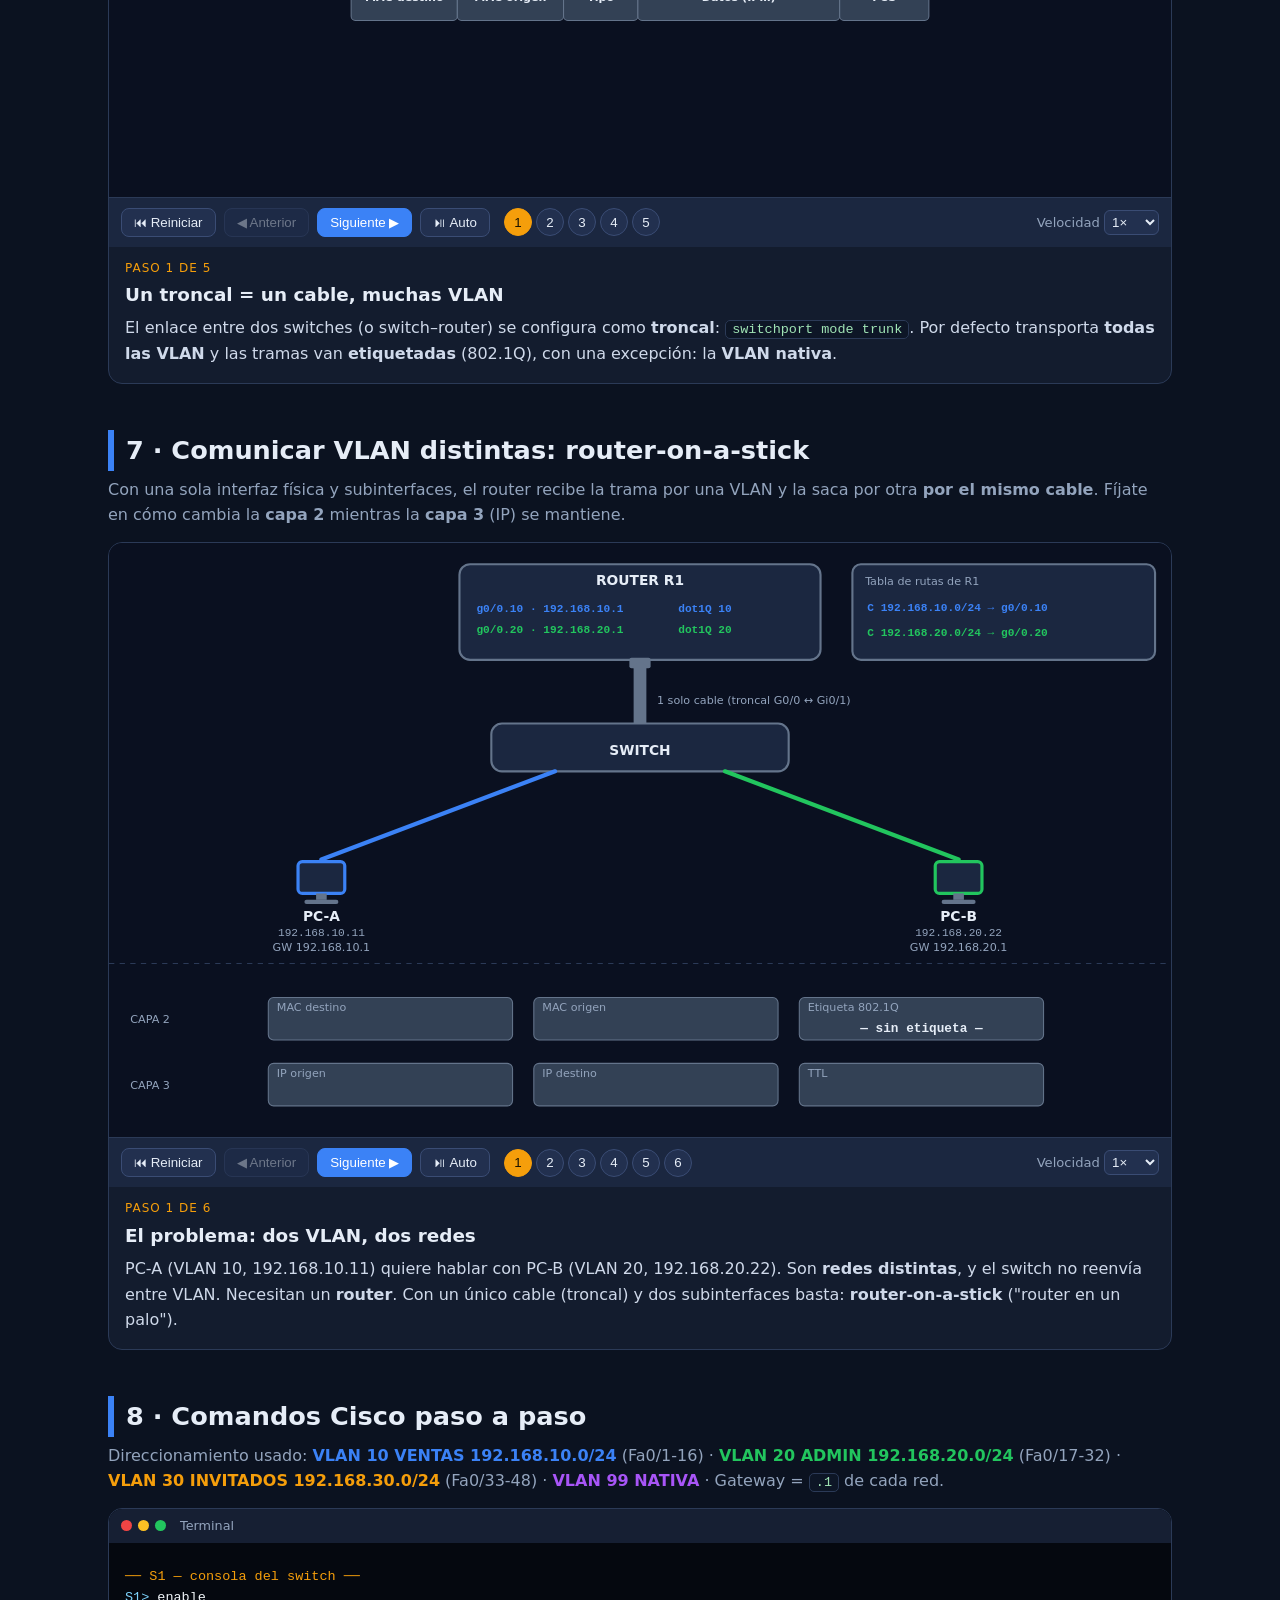
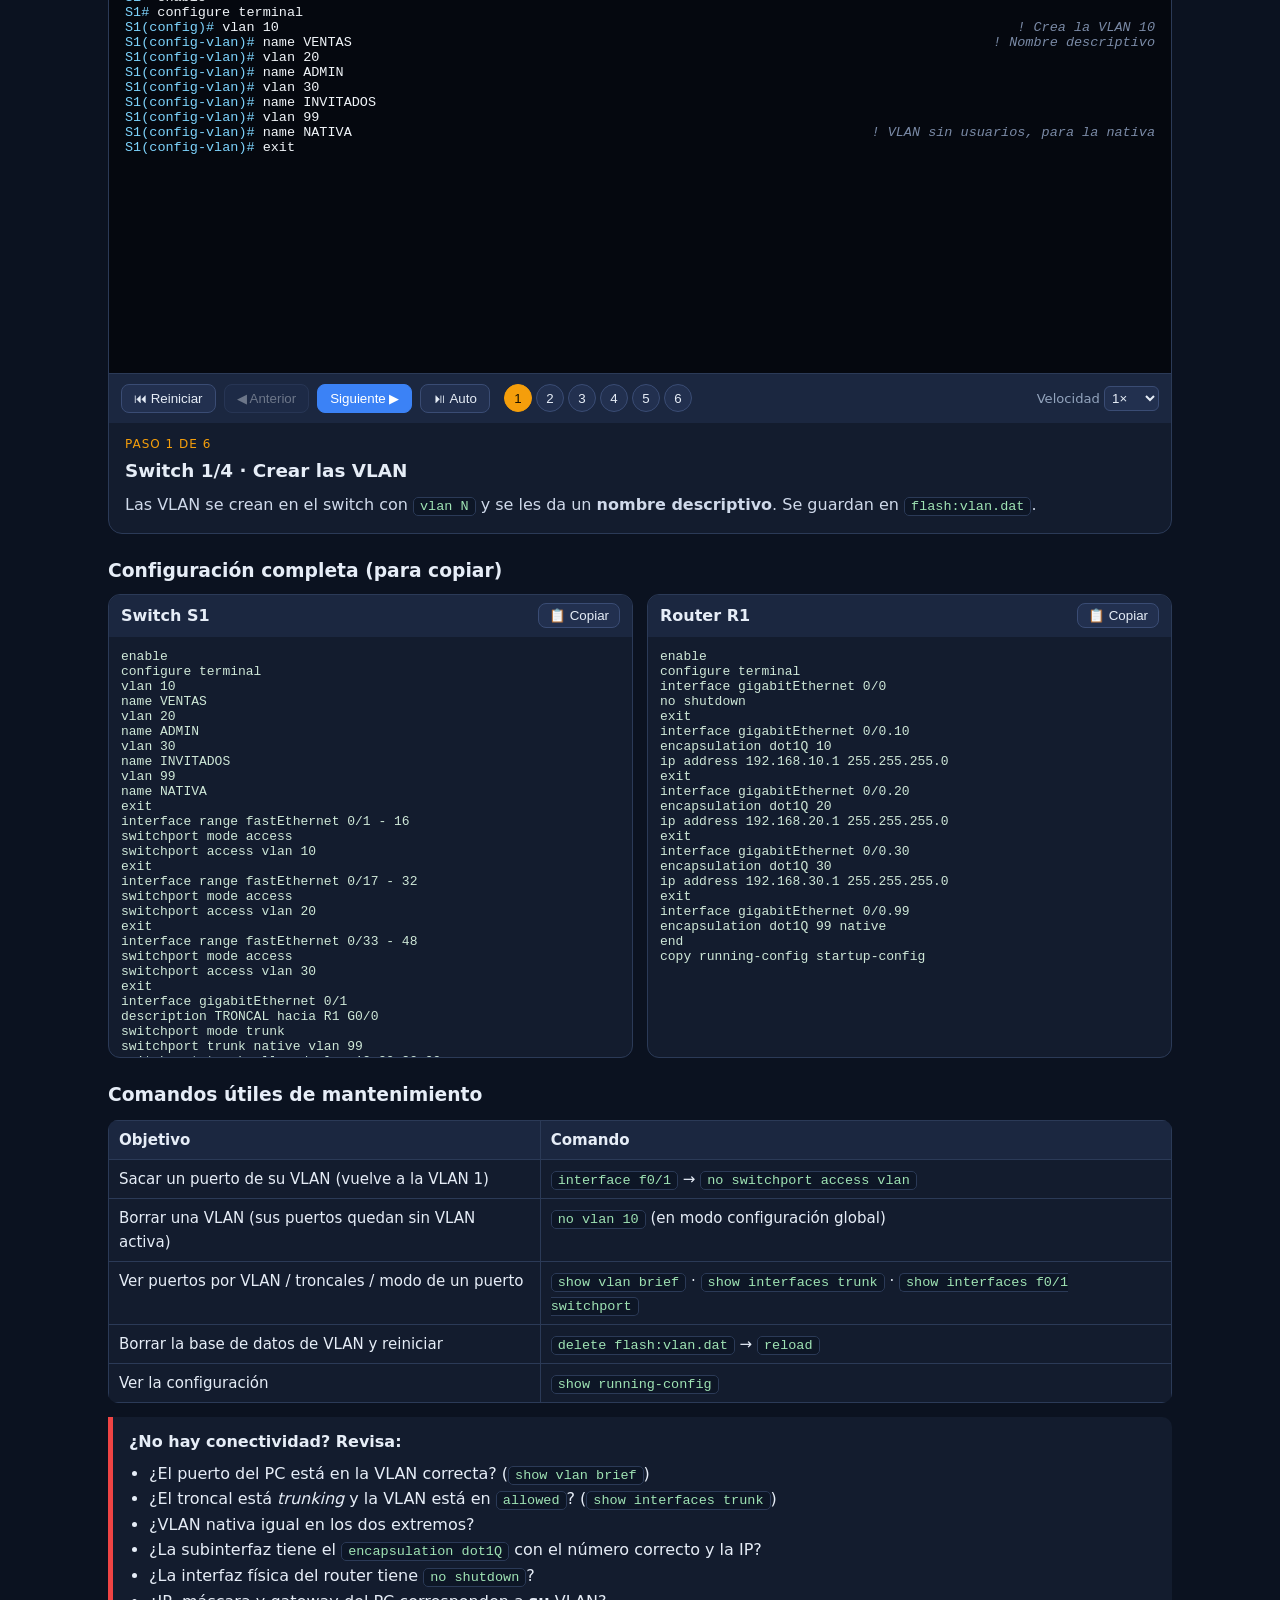
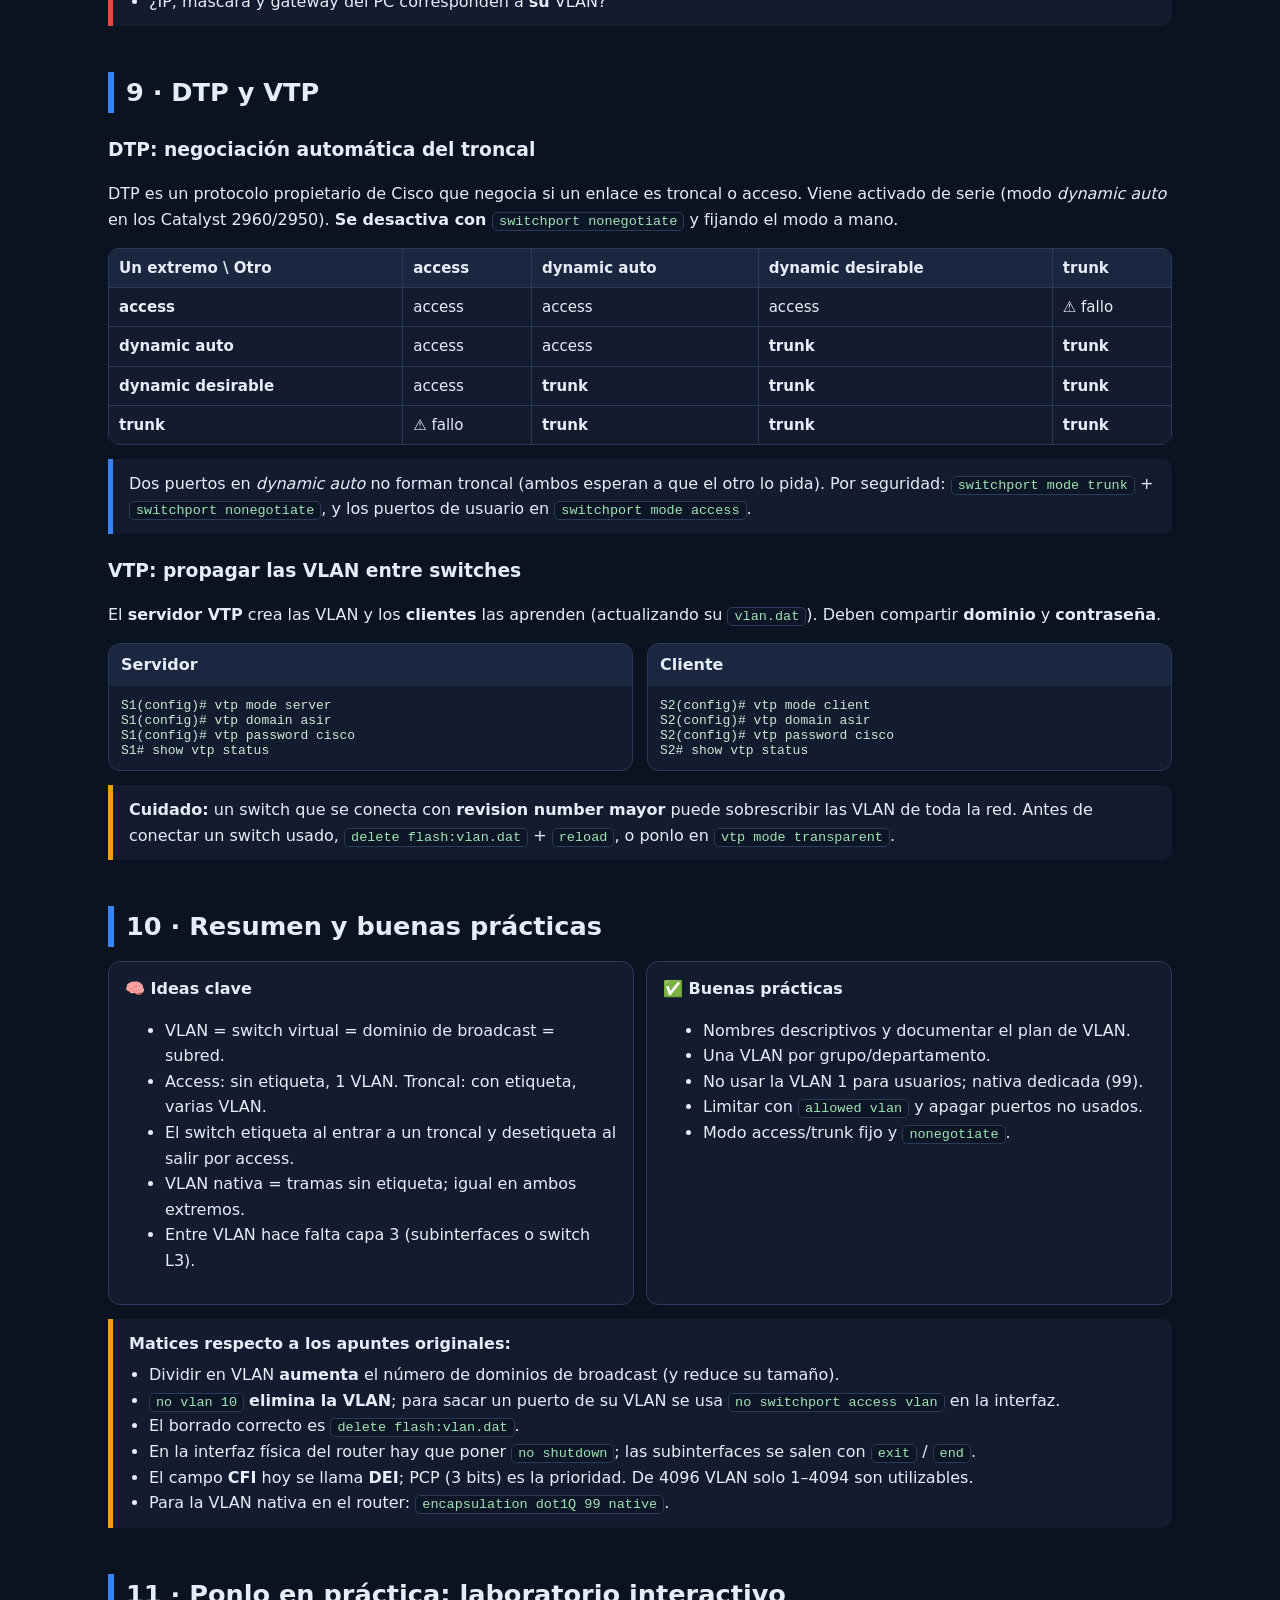
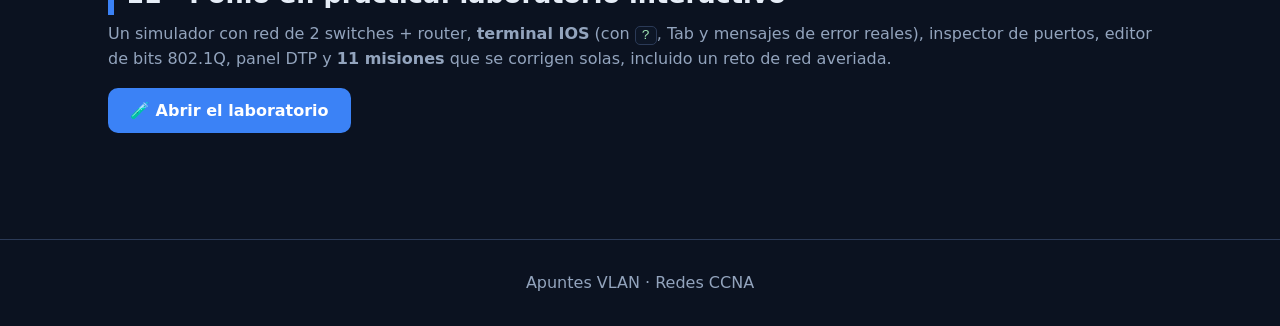
==== commit 65a9bb2f: "Añadir declaración de uso de IA en portada Co-authored-by: Copilot <223556219+Copilot@users.noreply." ====
--- a/index.html
+++ b/index.html
@@ -10,7 +10,10 @@
 <header class="hero">
   <h1>VLAN · Apuntes visuales</h1>
   <p>Cómo <b>un switch</b> se convierte en varios y <b>un cable</b> en varios, qué hace la <b>etiqueta 802.1Q</b>, qué es la <b>VLAN nativa</b> y los <b>comandos Cisco</b> para configurarlo todo. Cada animación se avanza paso a paso con <i>Siguiente ▶</i>.</p>
-  <p class="web-online" style="margin:1em auto 0;font-size:.95rem">🌐 Versión online (GitHub Pages): <a href="https://jc-csl.github.io/vlan/" style="color:#f3b183;font-weight:700">jc-csl.github.io/vlan</a></p>
+  <div class="ai-declaration">
+    <img src="semaforo-verde.png" alt="Semáforo verde">
+    <p><b>Declaración de uso de IA.</b> Estos apuntes sobre VLAN se basan en materiales del profesorado. Se ha utilizado inteligencia artificial como apoyo en la maquetación, las pruebas y la generación de animaciones. El contenido ha sido revisado y validado por el profesorado.</p>
+  </div>
 </header>
 <nav>
   <a href="#que">1 · Qué es</a>
--- a/style.css
+++ b/style.css
@@ -8,6 +8,9 @@
 header.hero{padding:44px 20px 28px;text-align:center;background:linear-gradient(160deg,#10203d,#0b1220 60%)}
 header.hero h1{margin:0 0 8px;font-size:2.3rem;letter-spacing:.5px}
 header.hero p{margin:0 auto;max-width:780px;color:var(--mute)}
+.ai-declaration{display:flex;align-items:center;gap:14px;max-width:780px;margin:20px auto 0;padding:12px 14px;text-align:left;background:var(--card);border:1px solid var(--line);border-radius:12px}
+.ai-declaration img{width:36px;height:auto;flex:none}
+header.hero .ai-declaration p{margin:0;color:var(--ink);font-size:.9rem}
 nav{position:sticky;top:0;z-index:20;background:#0b1220ee;backdrop-filter:blur(6px);border-bottom:1px solid var(--line);
  display:flex;gap:4px;flex-wrap:wrap;justify-content:center;padding:8px}
 nav a{color:var(--ink);text-decoration:none;padding:5px 11px;border-radius:999px;font-size:.88rem;border:1px solid transparent}
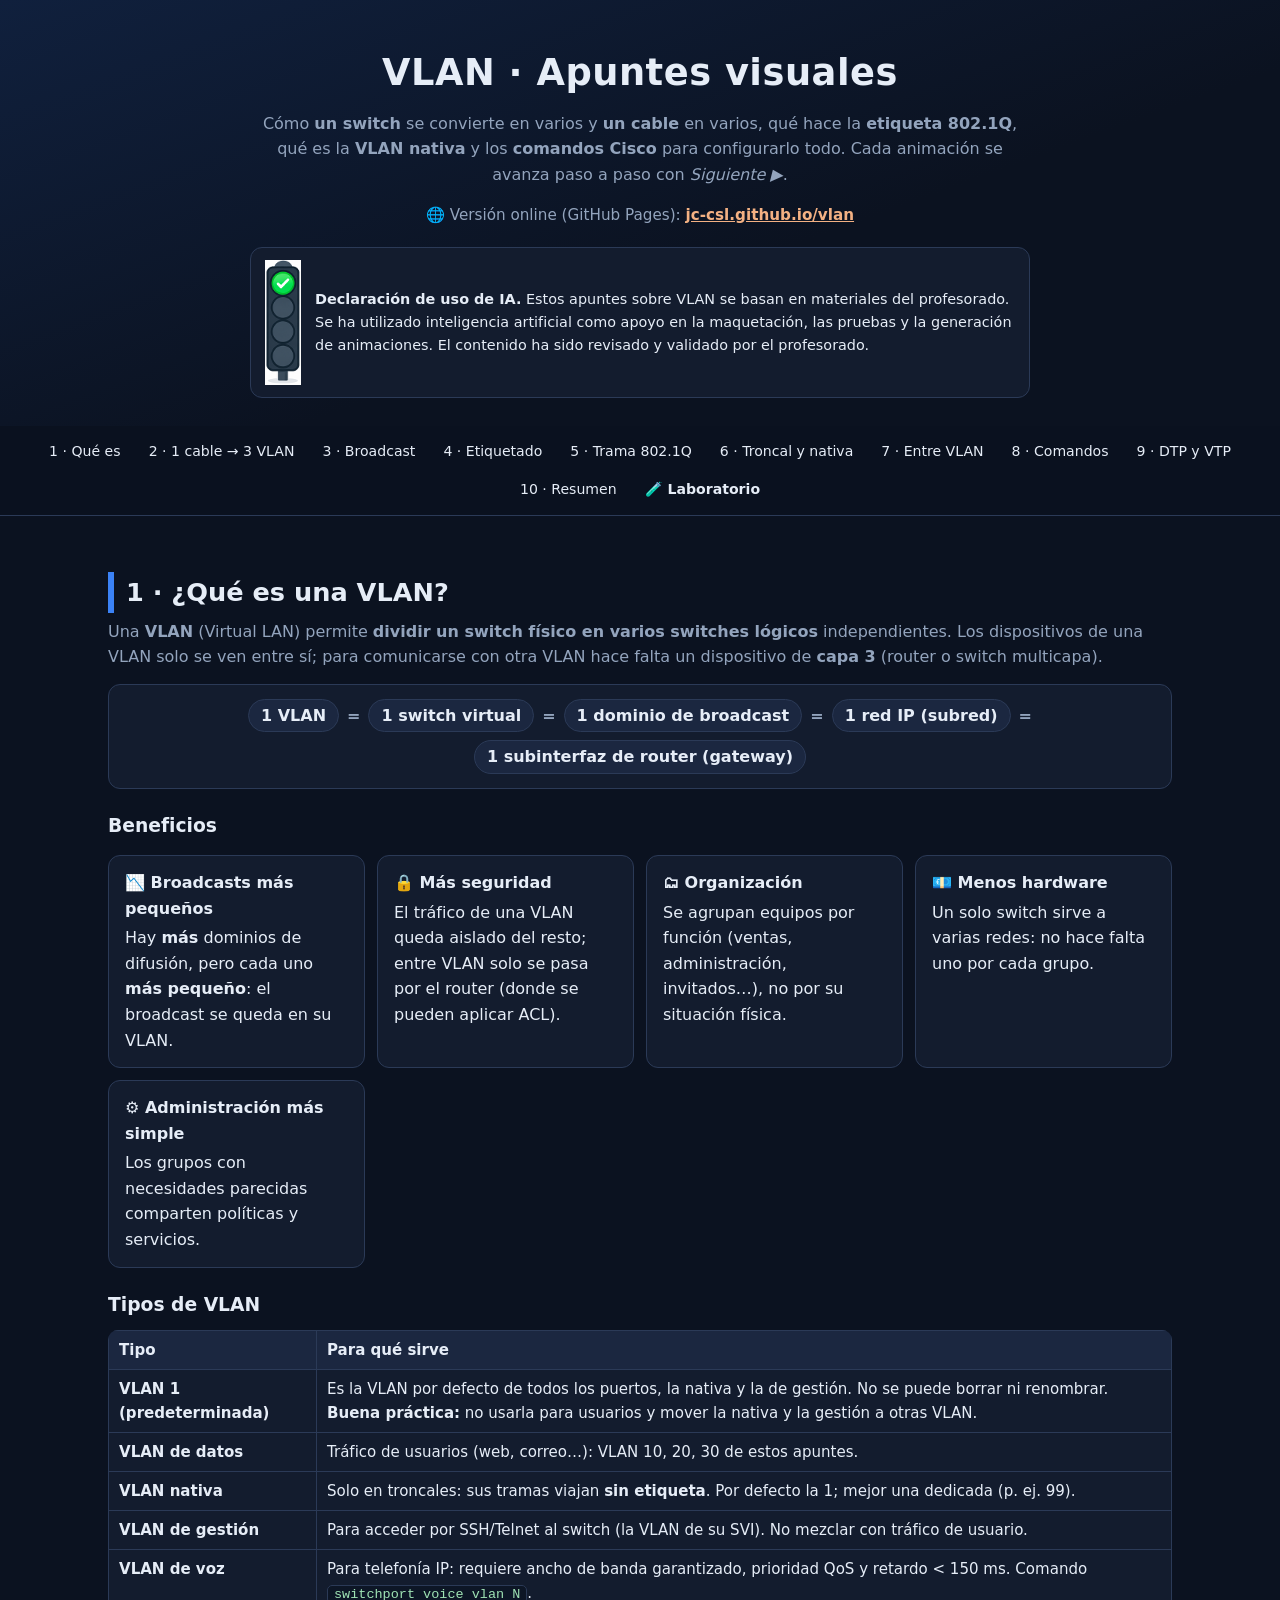
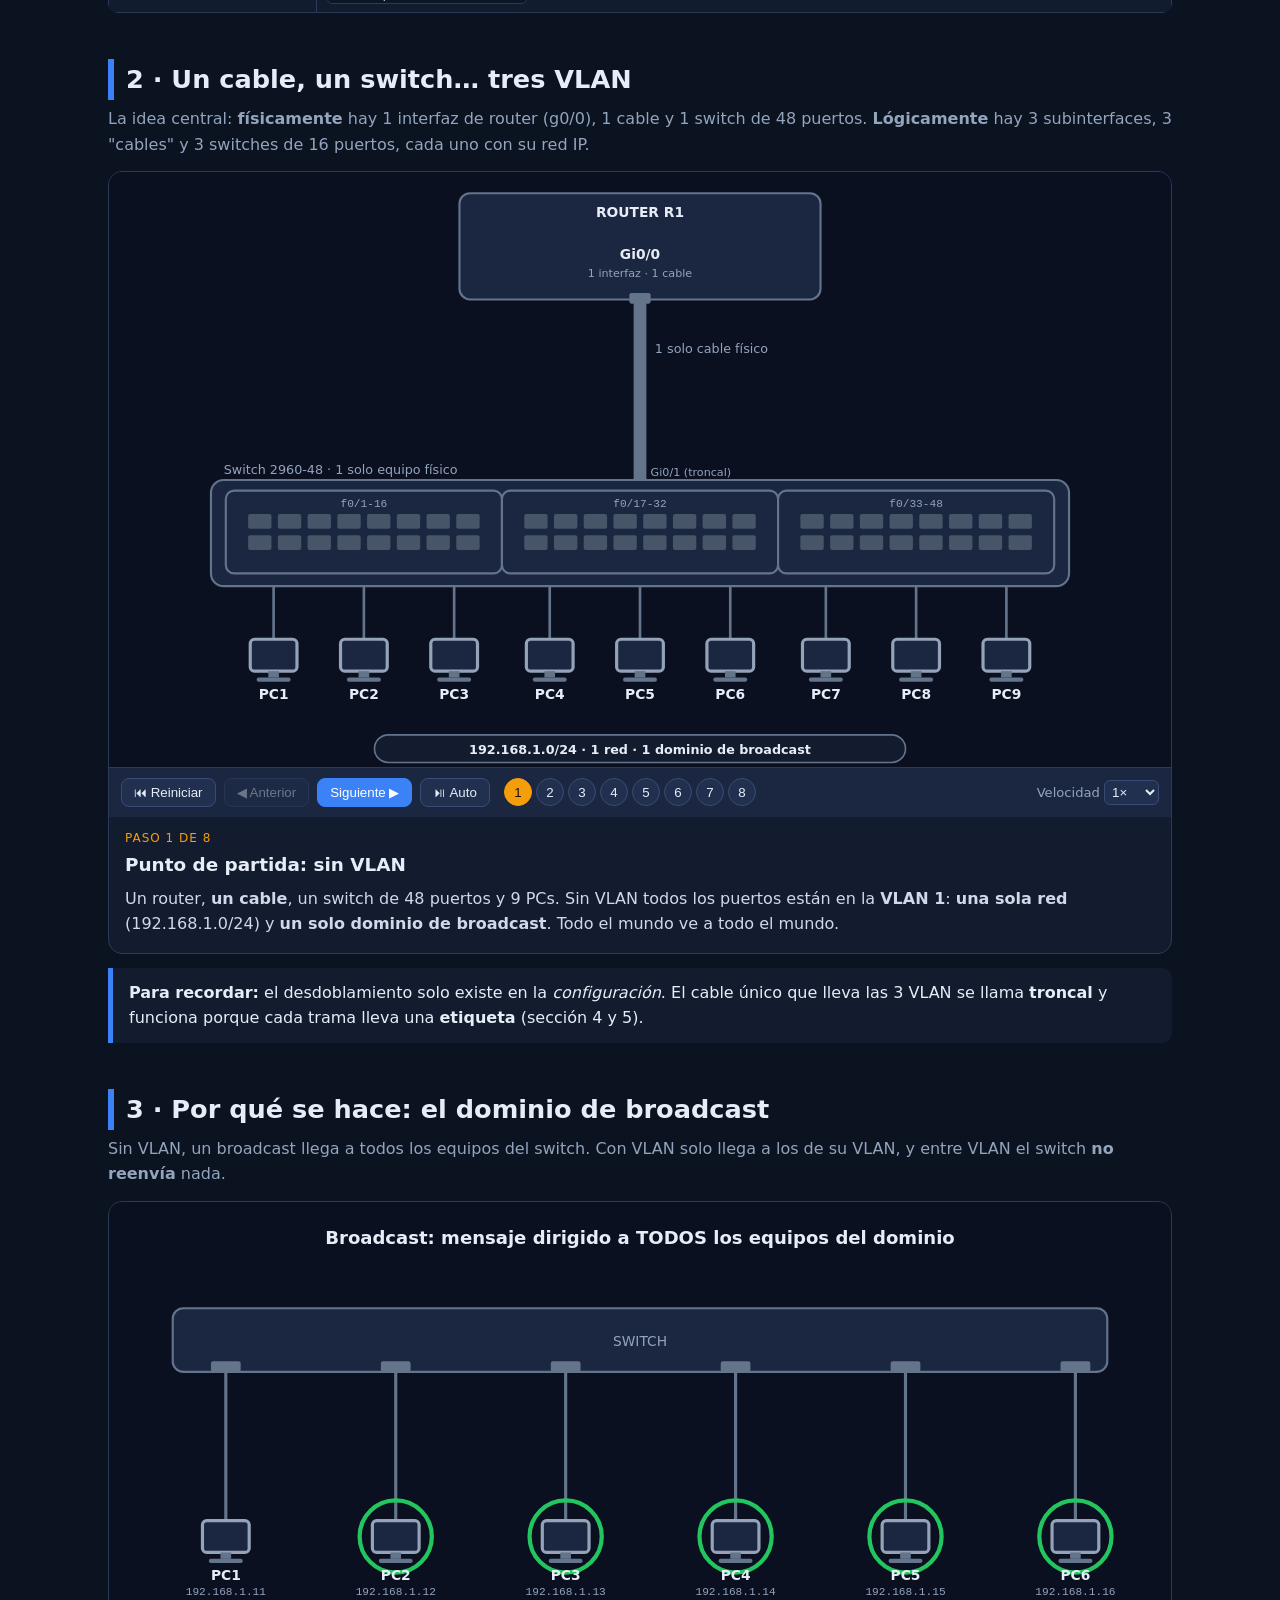
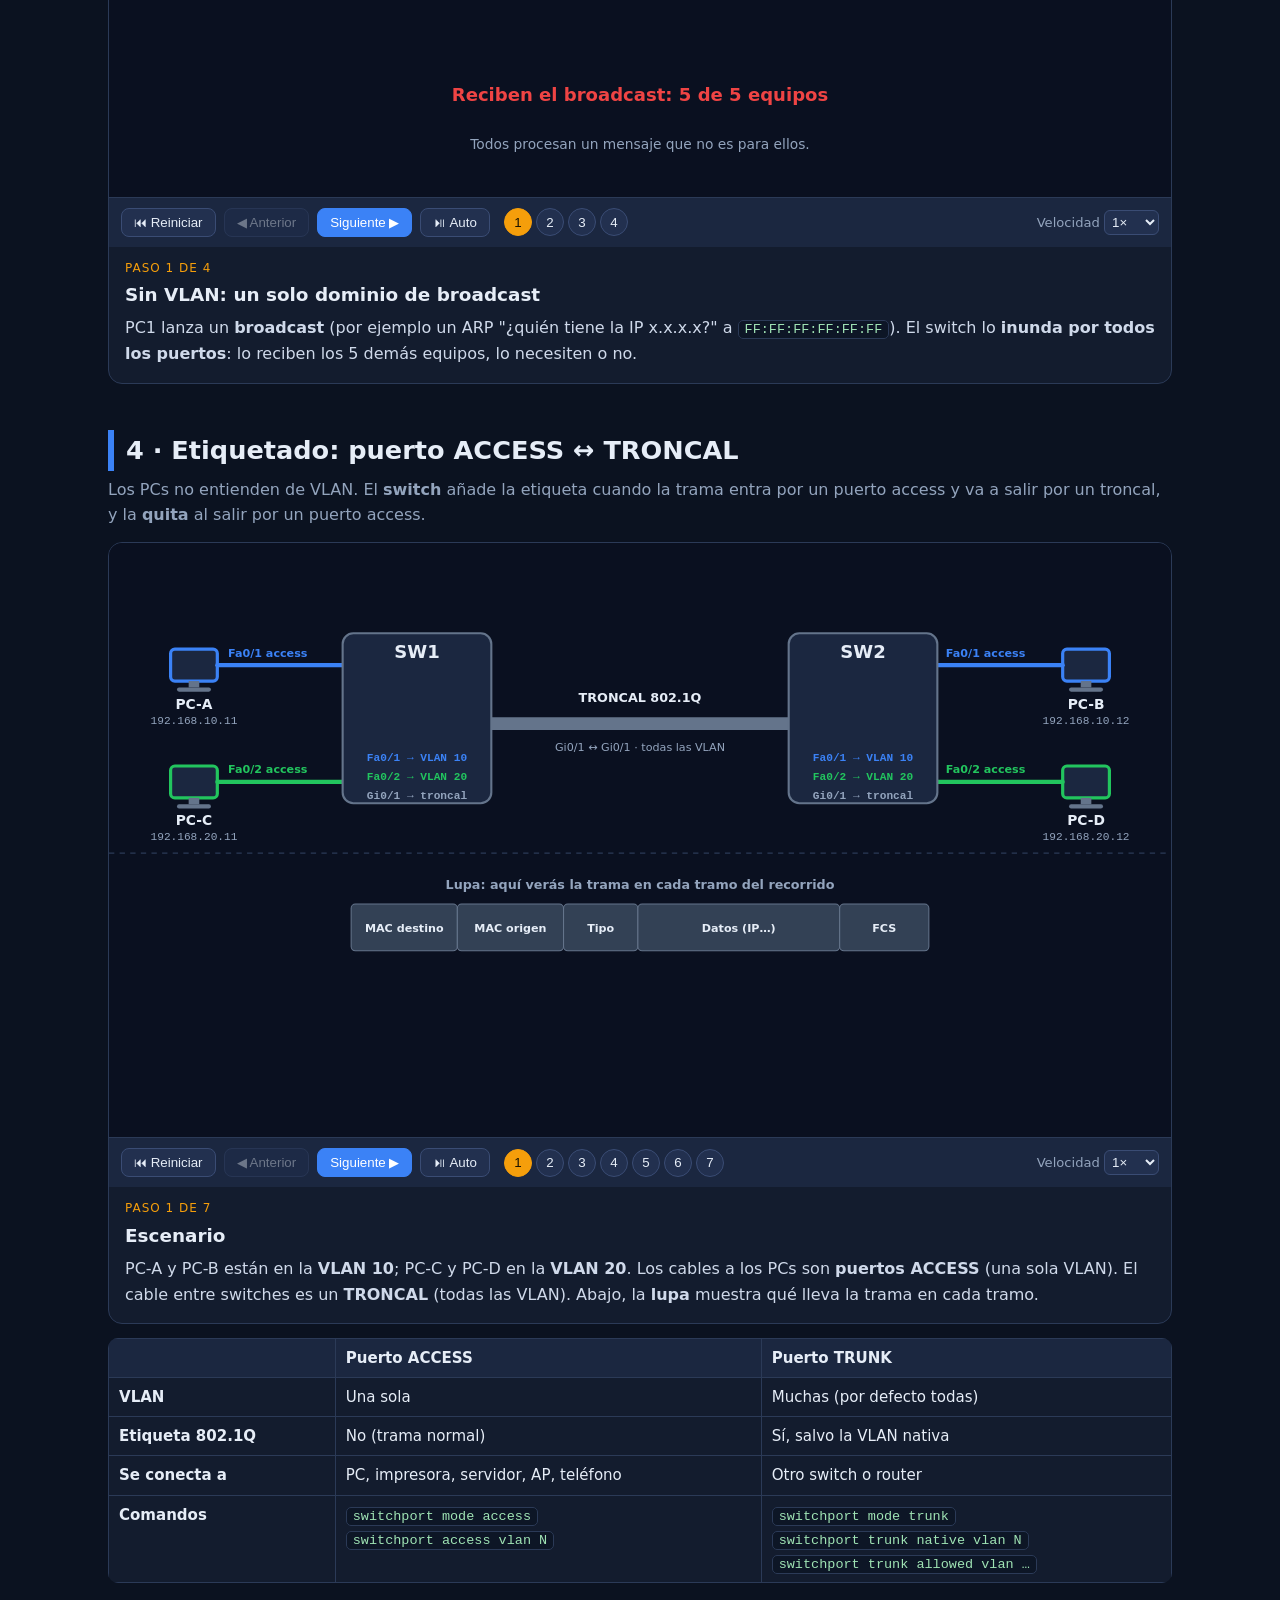
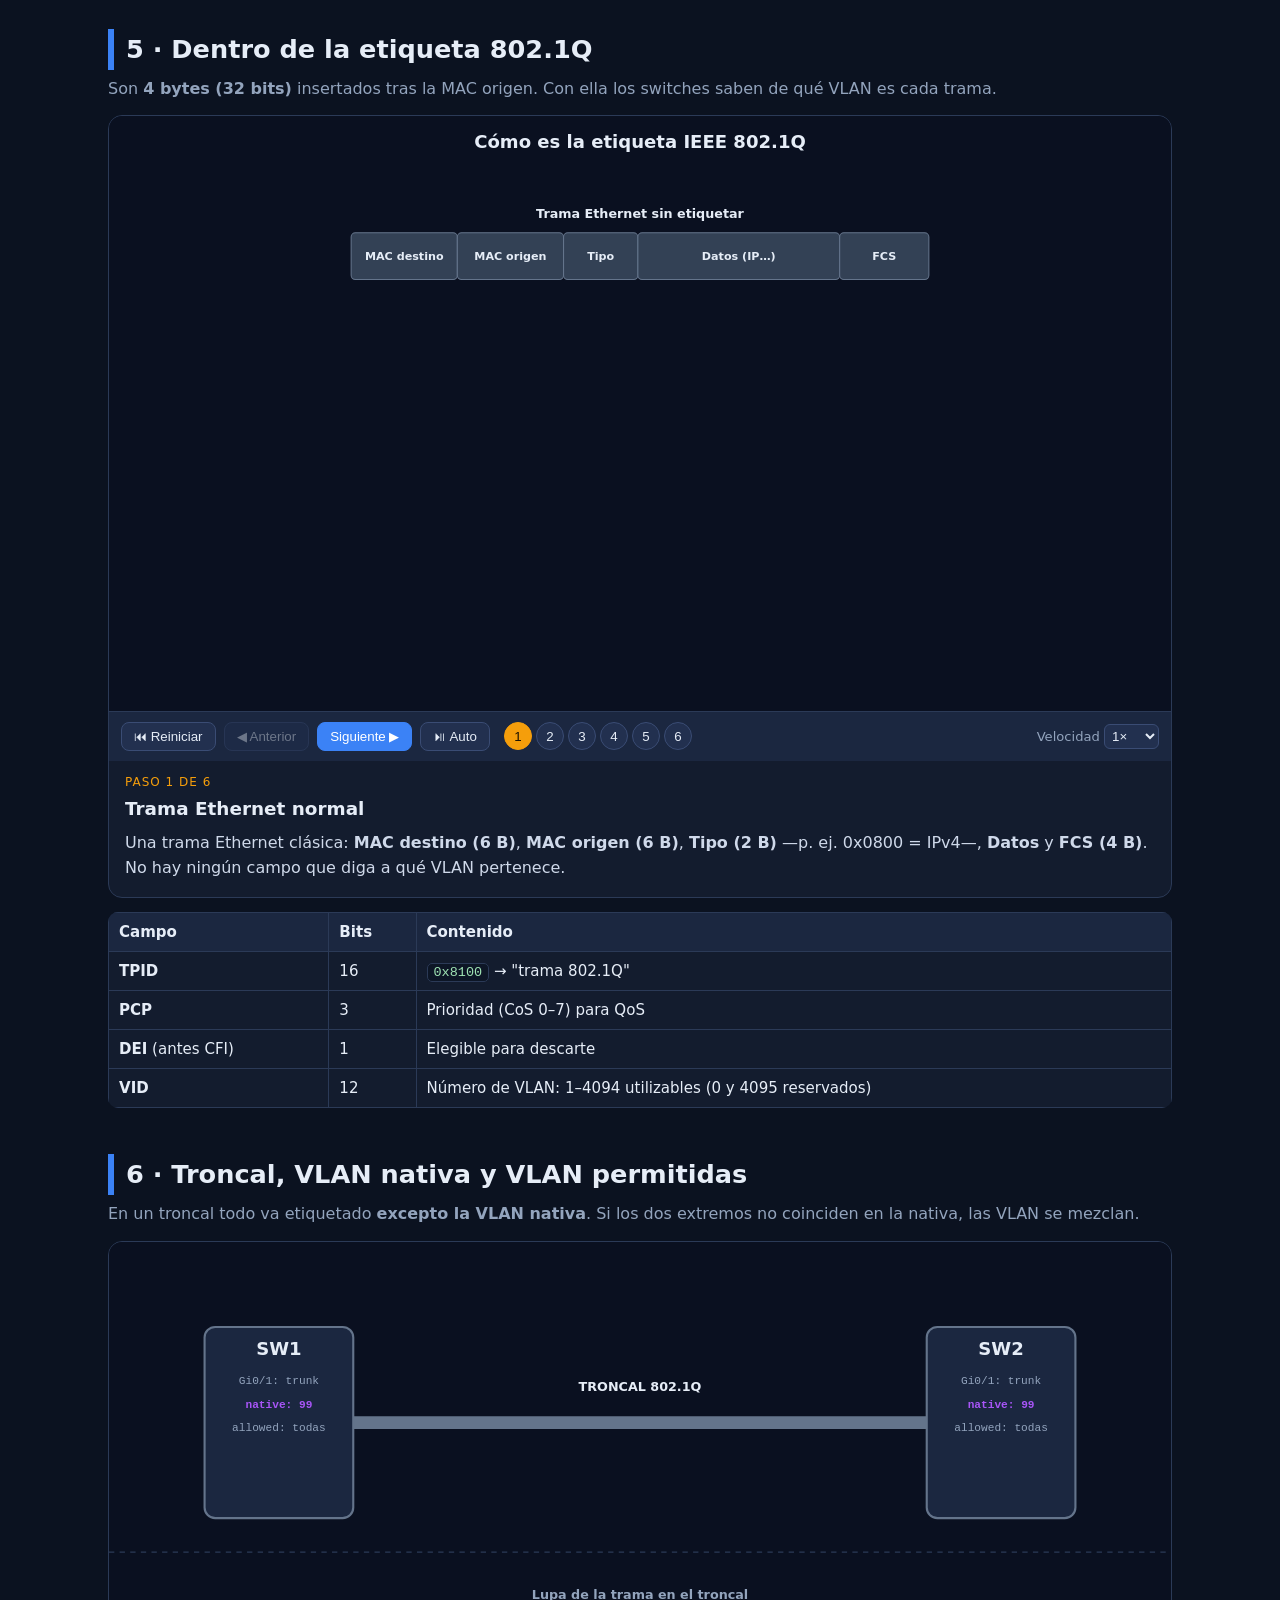
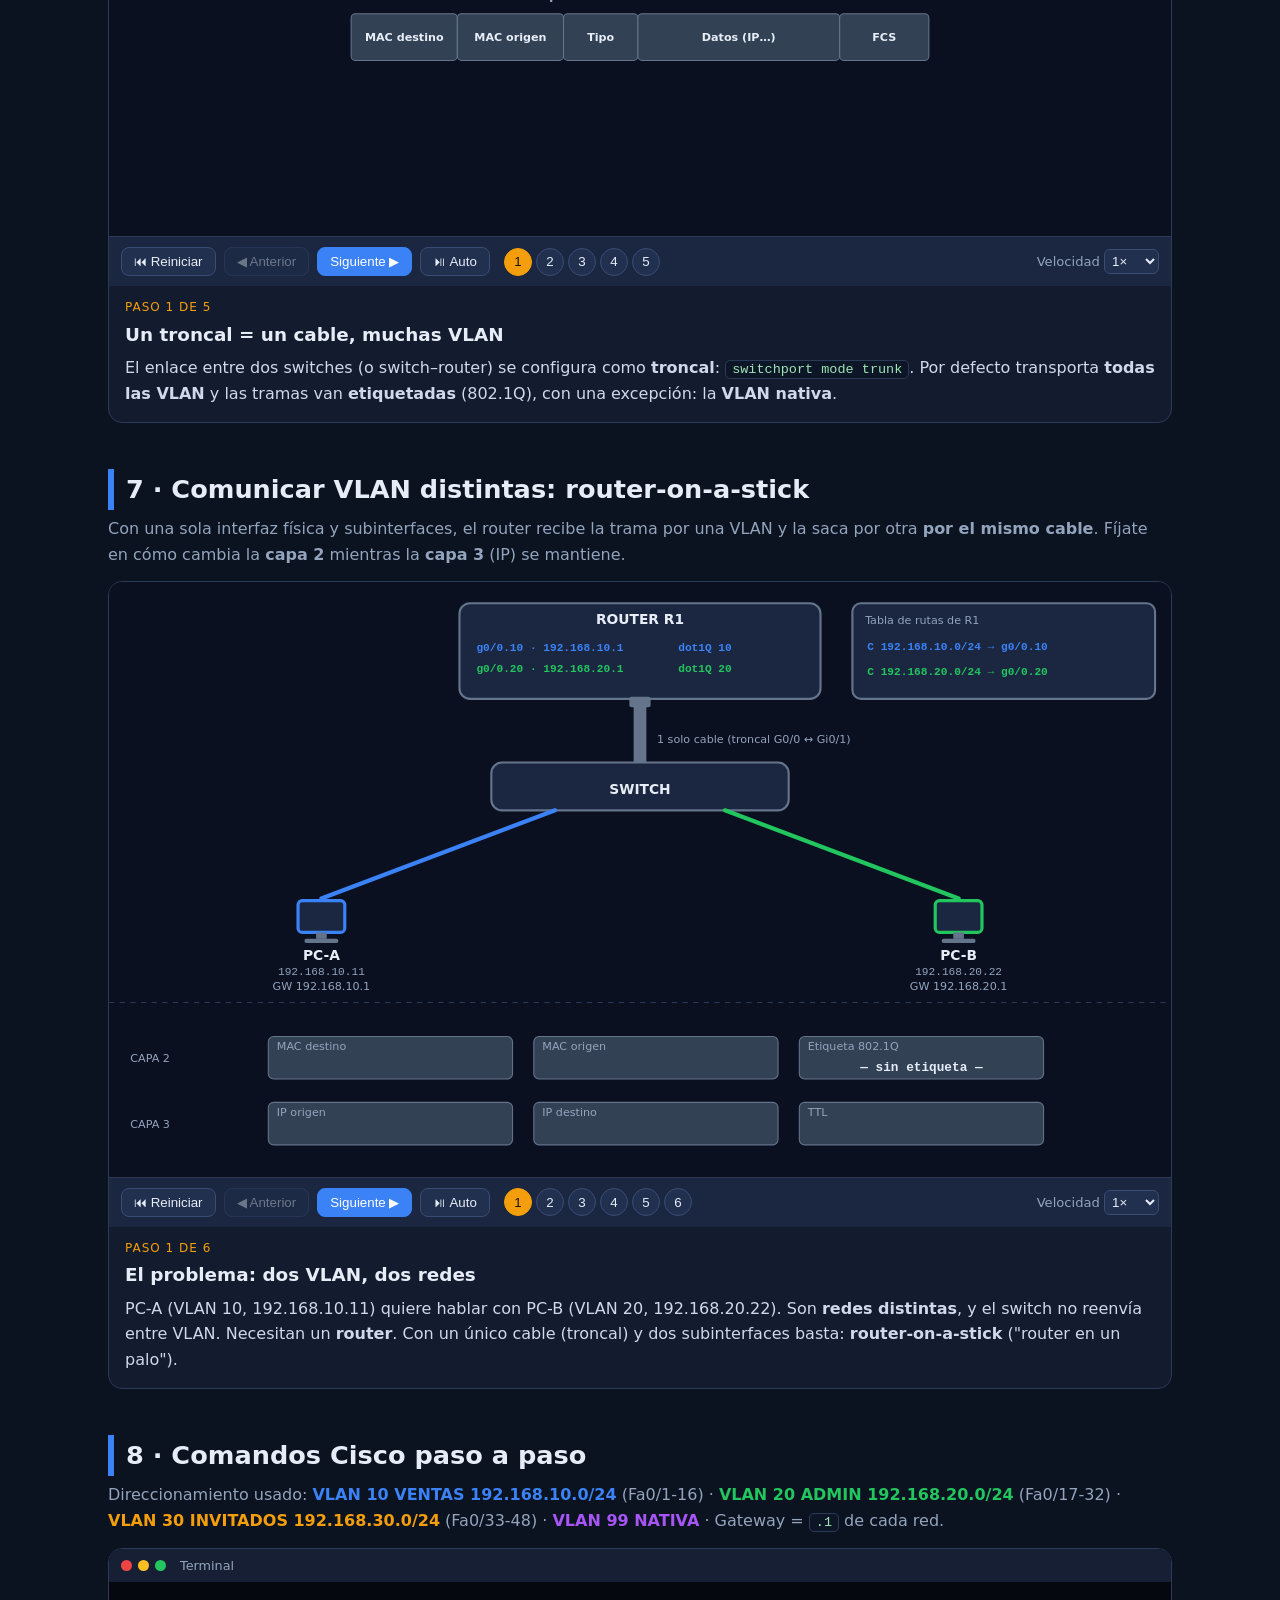
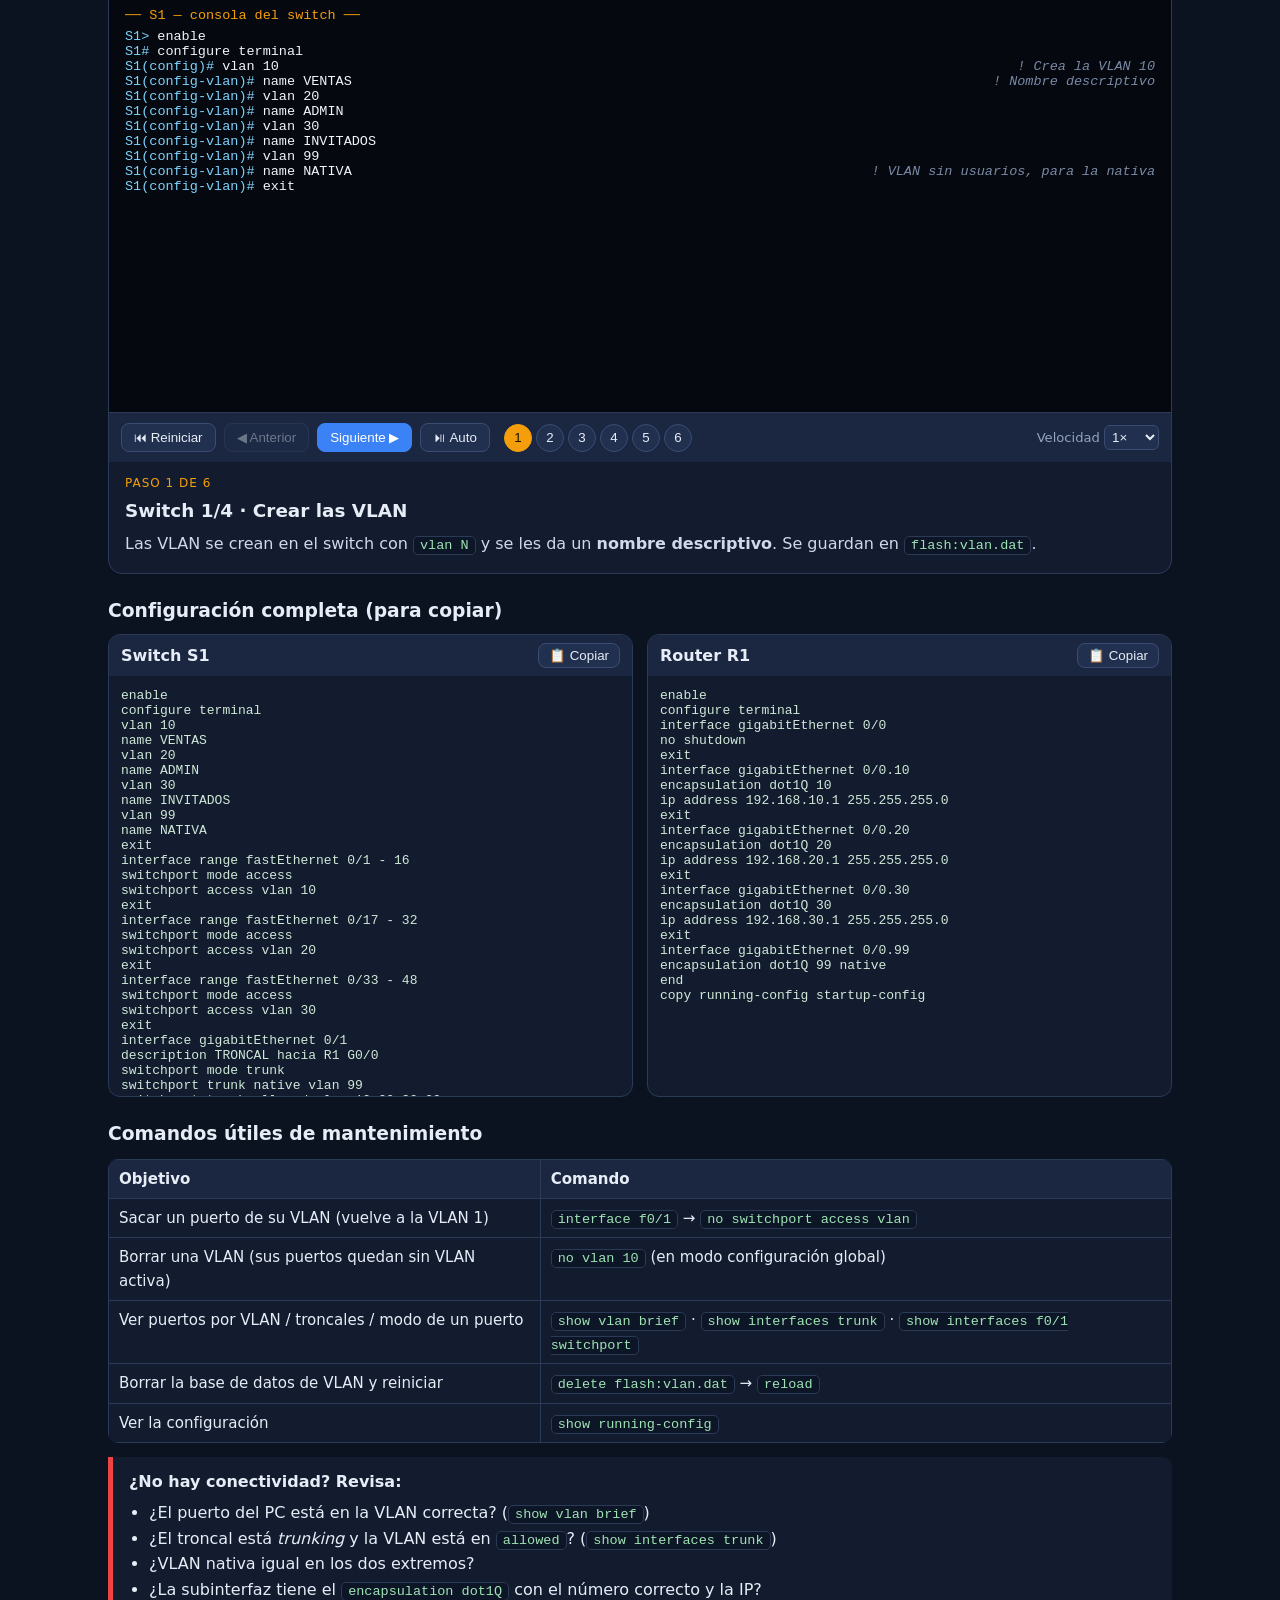
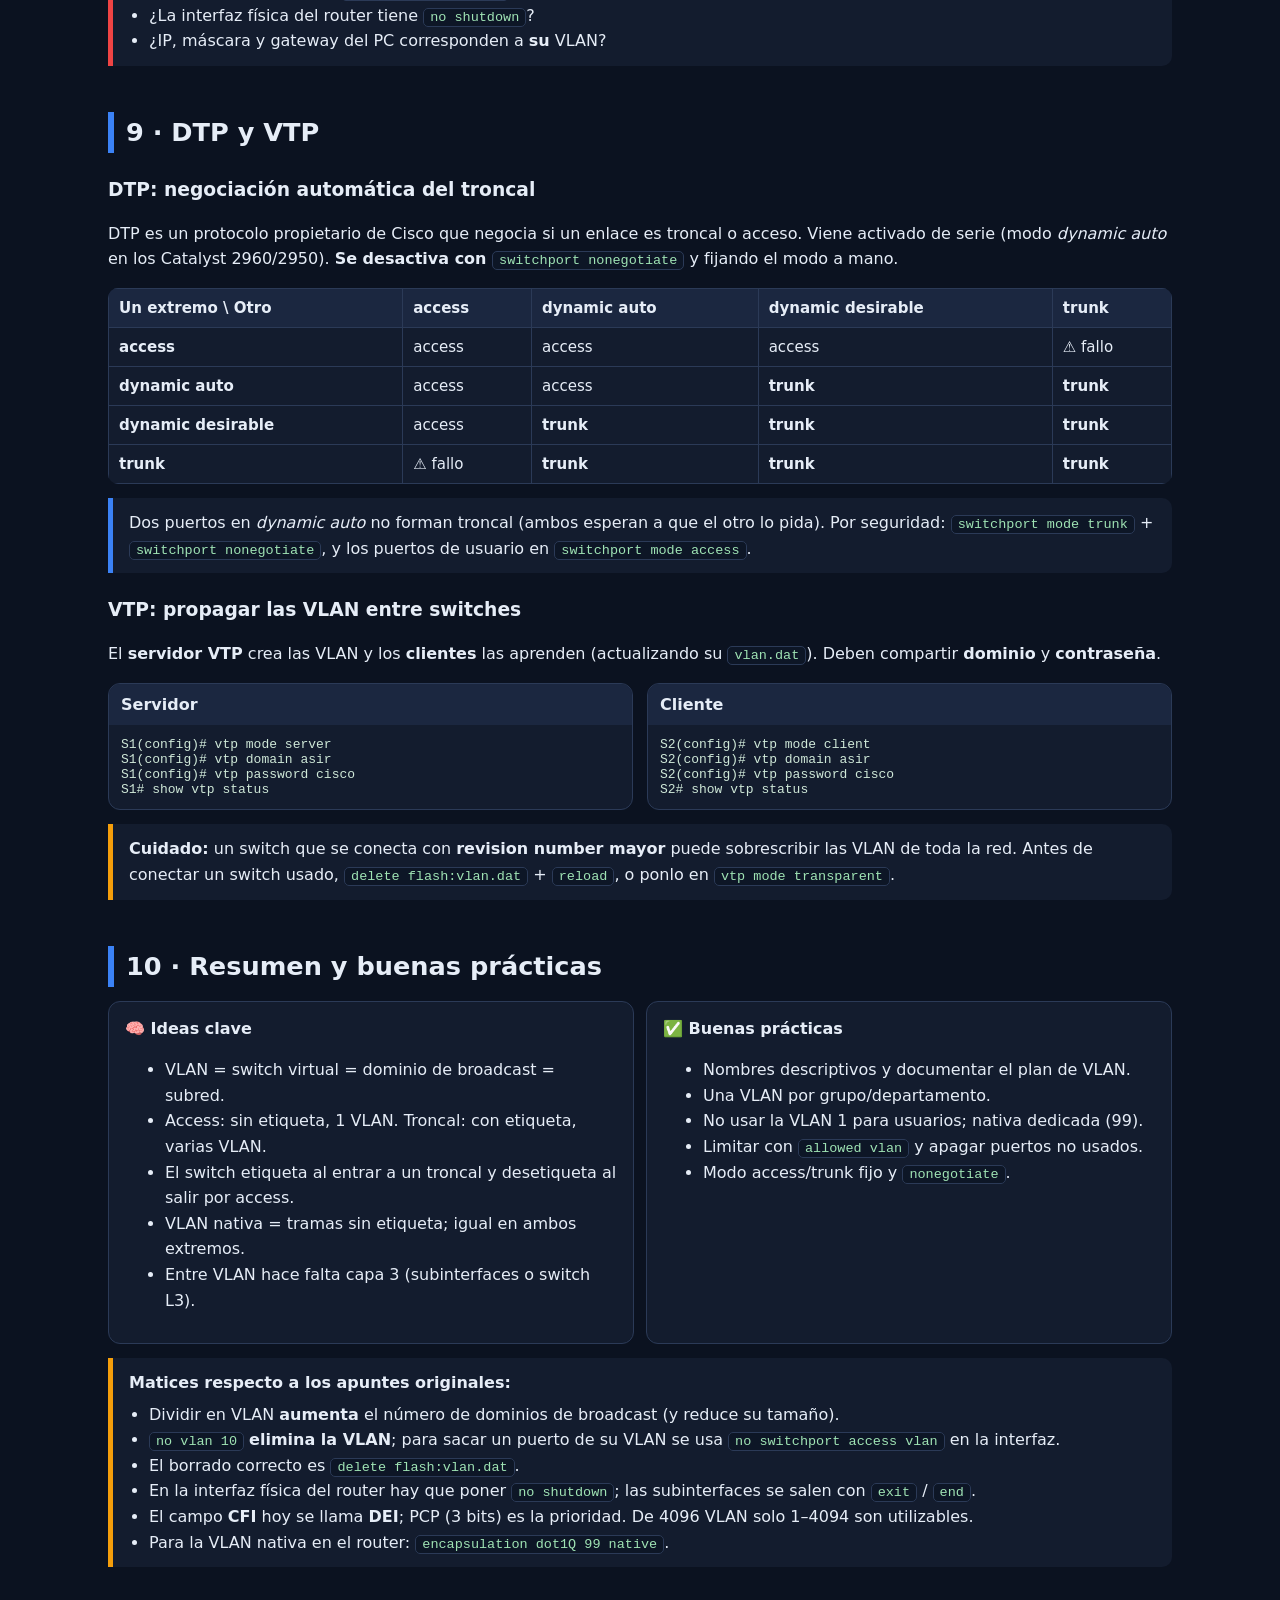
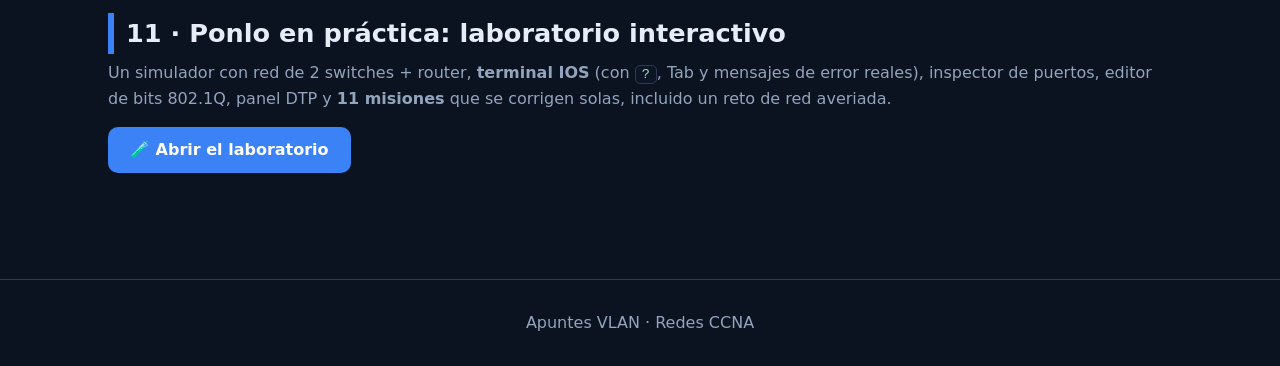
==== commit a7c8d488: "Integrar enlace online y declaración de IA Co-authored-by: Copilot <223556219+Copilot@users.noreply." ====
--- a/index.html
+++ b/index.html
@@ -10,6 +10,7 @@
 <header class="hero">
   <h1>VLAN · Apuntes visuales</h1>
   <p>Cómo <b>un switch</b> se convierte en varios y <b>un cable</b> en varios, qué hace la <b>etiqueta 802.1Q</b>, qué es la <b>VLAN nativa</b> y los <b>comandos Cisco</b> para configurarlo todo. Cada animación se avanza paso a paso con <i>Siguiente ▶</i>.</p>
+  <p class="web-online" style="margin:1em auto 0;font-size:.95rem">🌐 Versión online (GitHub Pages): <a href="https://jc-csl.github.io/vlan/" style="color:#f3b183;font-weight:700">jc-csl.github.io/vlan</a></p>
   <div class="ai-declaration">
     <img src="semaforo-verde.png" alt="Semáforo verde">
     <p><b>Declaración de uso de IA.</b> Estos apuntes sobre VLAN se basan en materiales del profesorado. Se ha utilizado inteligencia artificial como apoyo en la maquetación, las pruebas y la generación de animaciones. El contenido ha sido revisado y validado por el profesorado.</p>
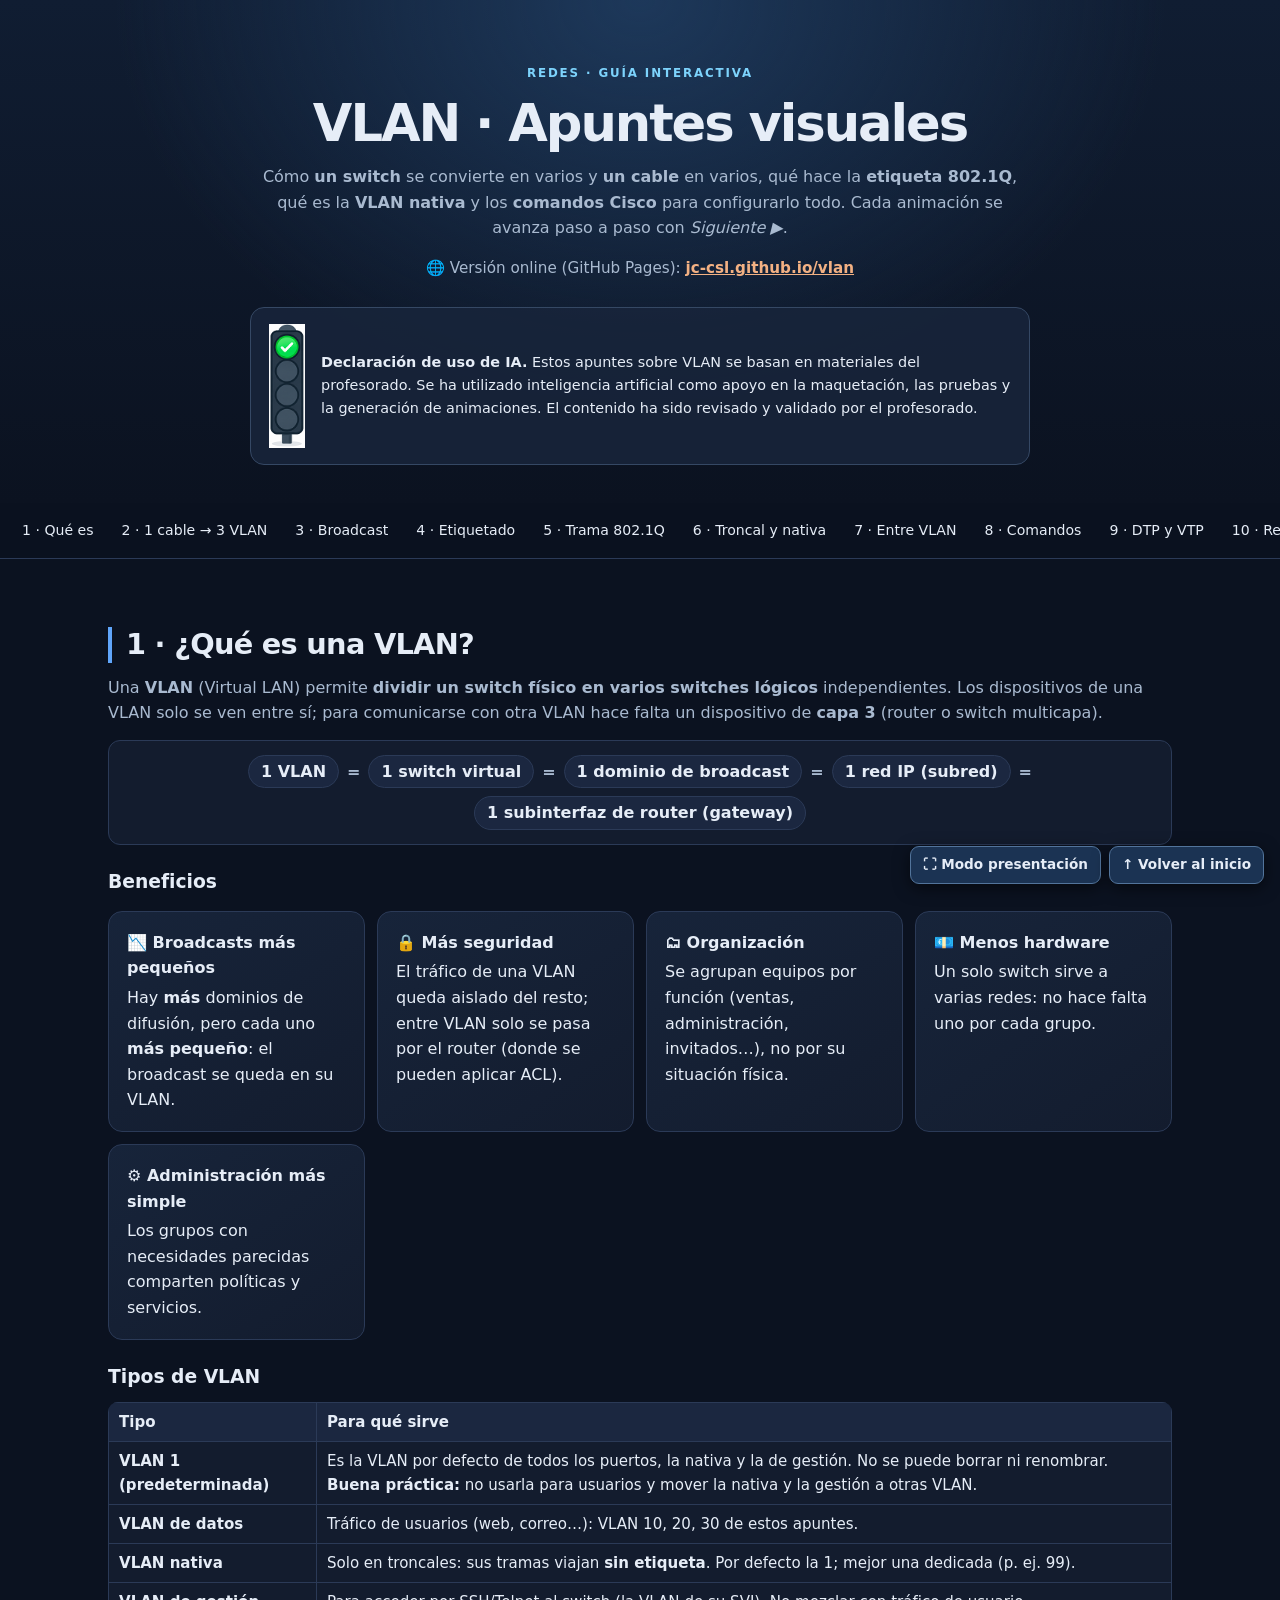
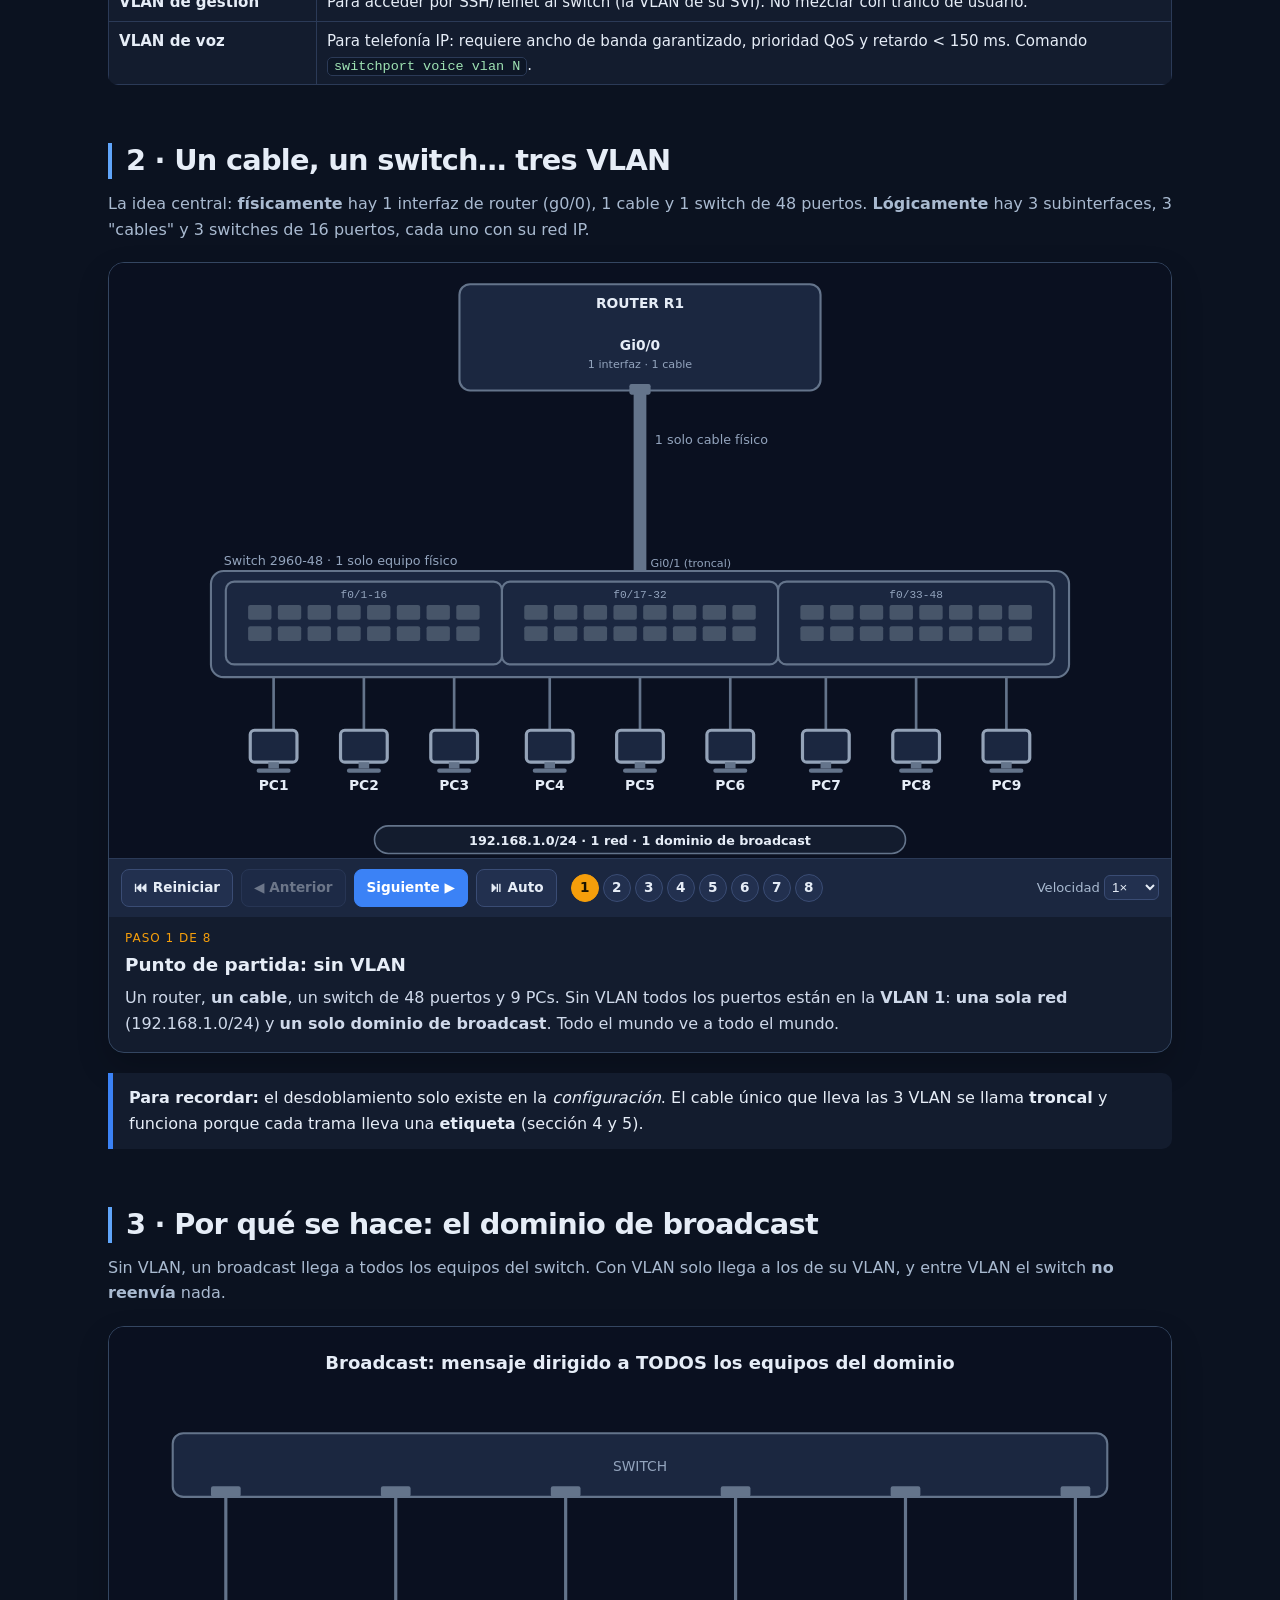
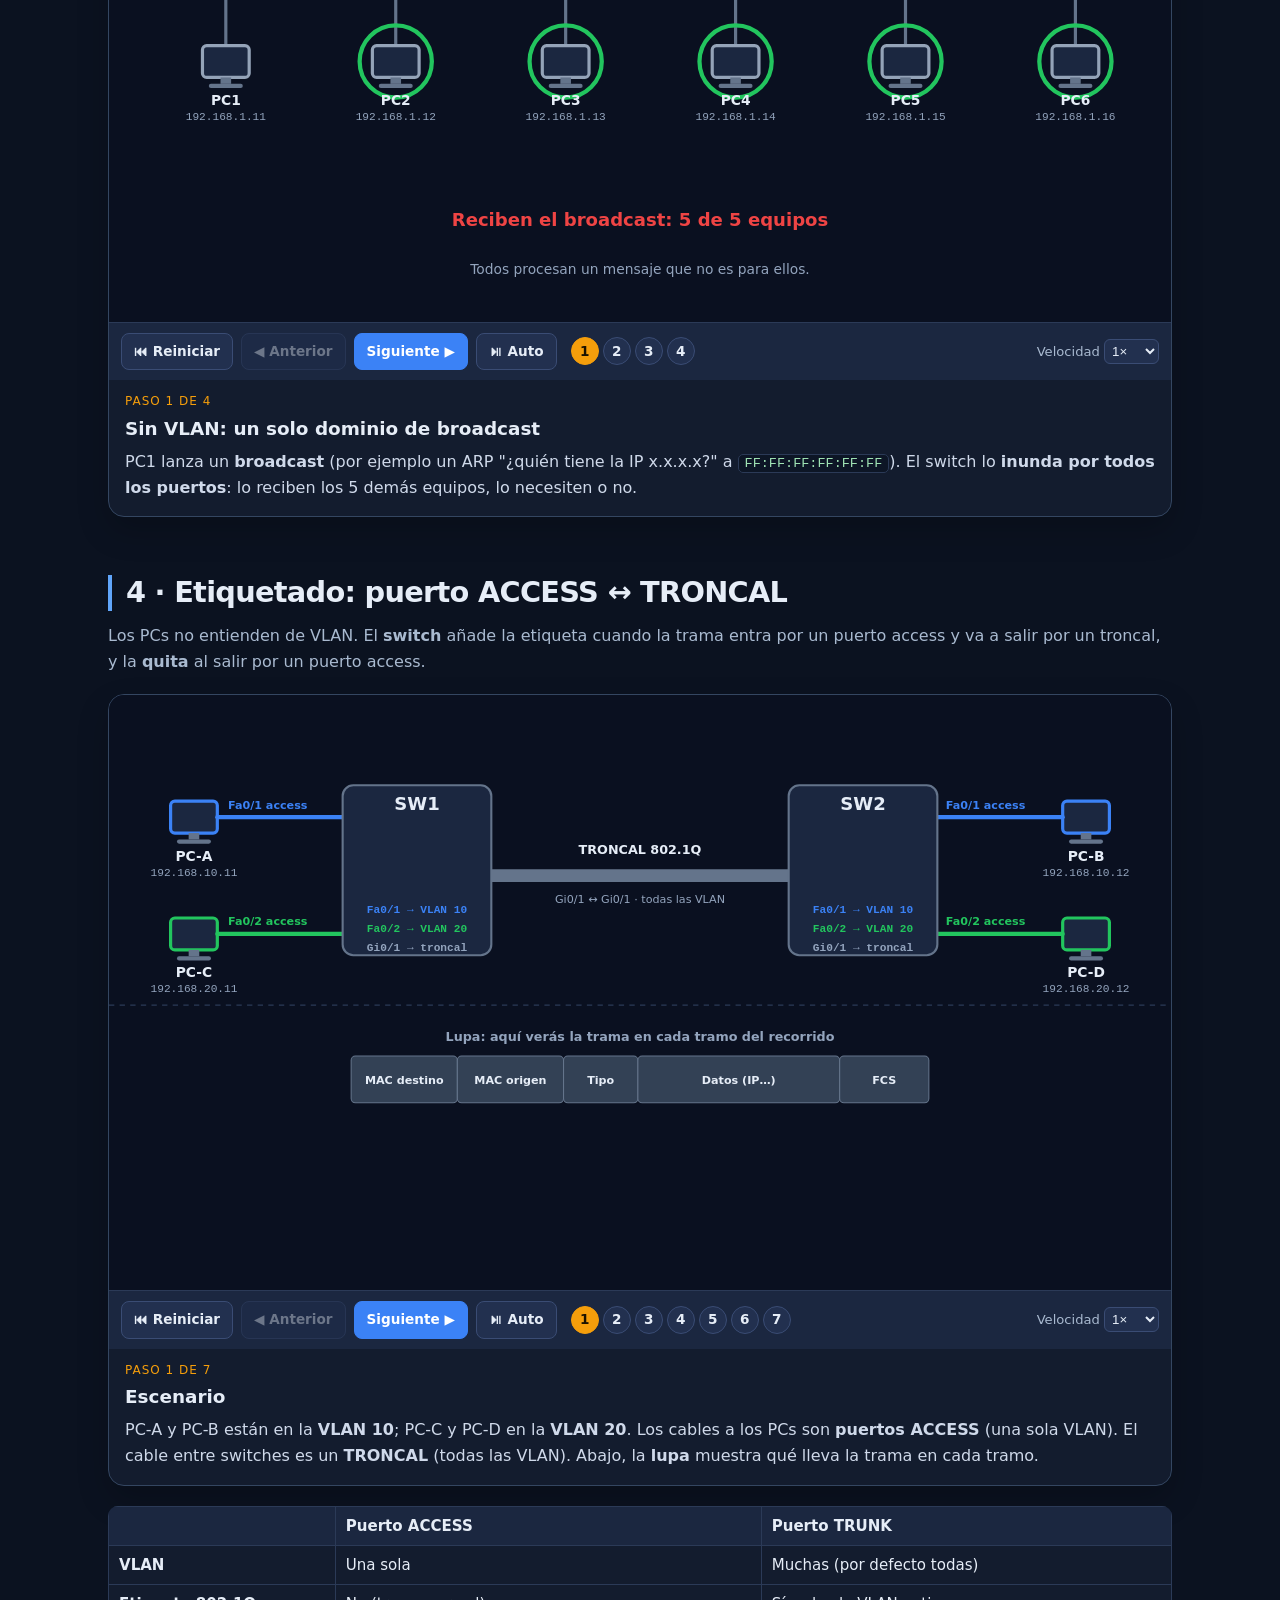
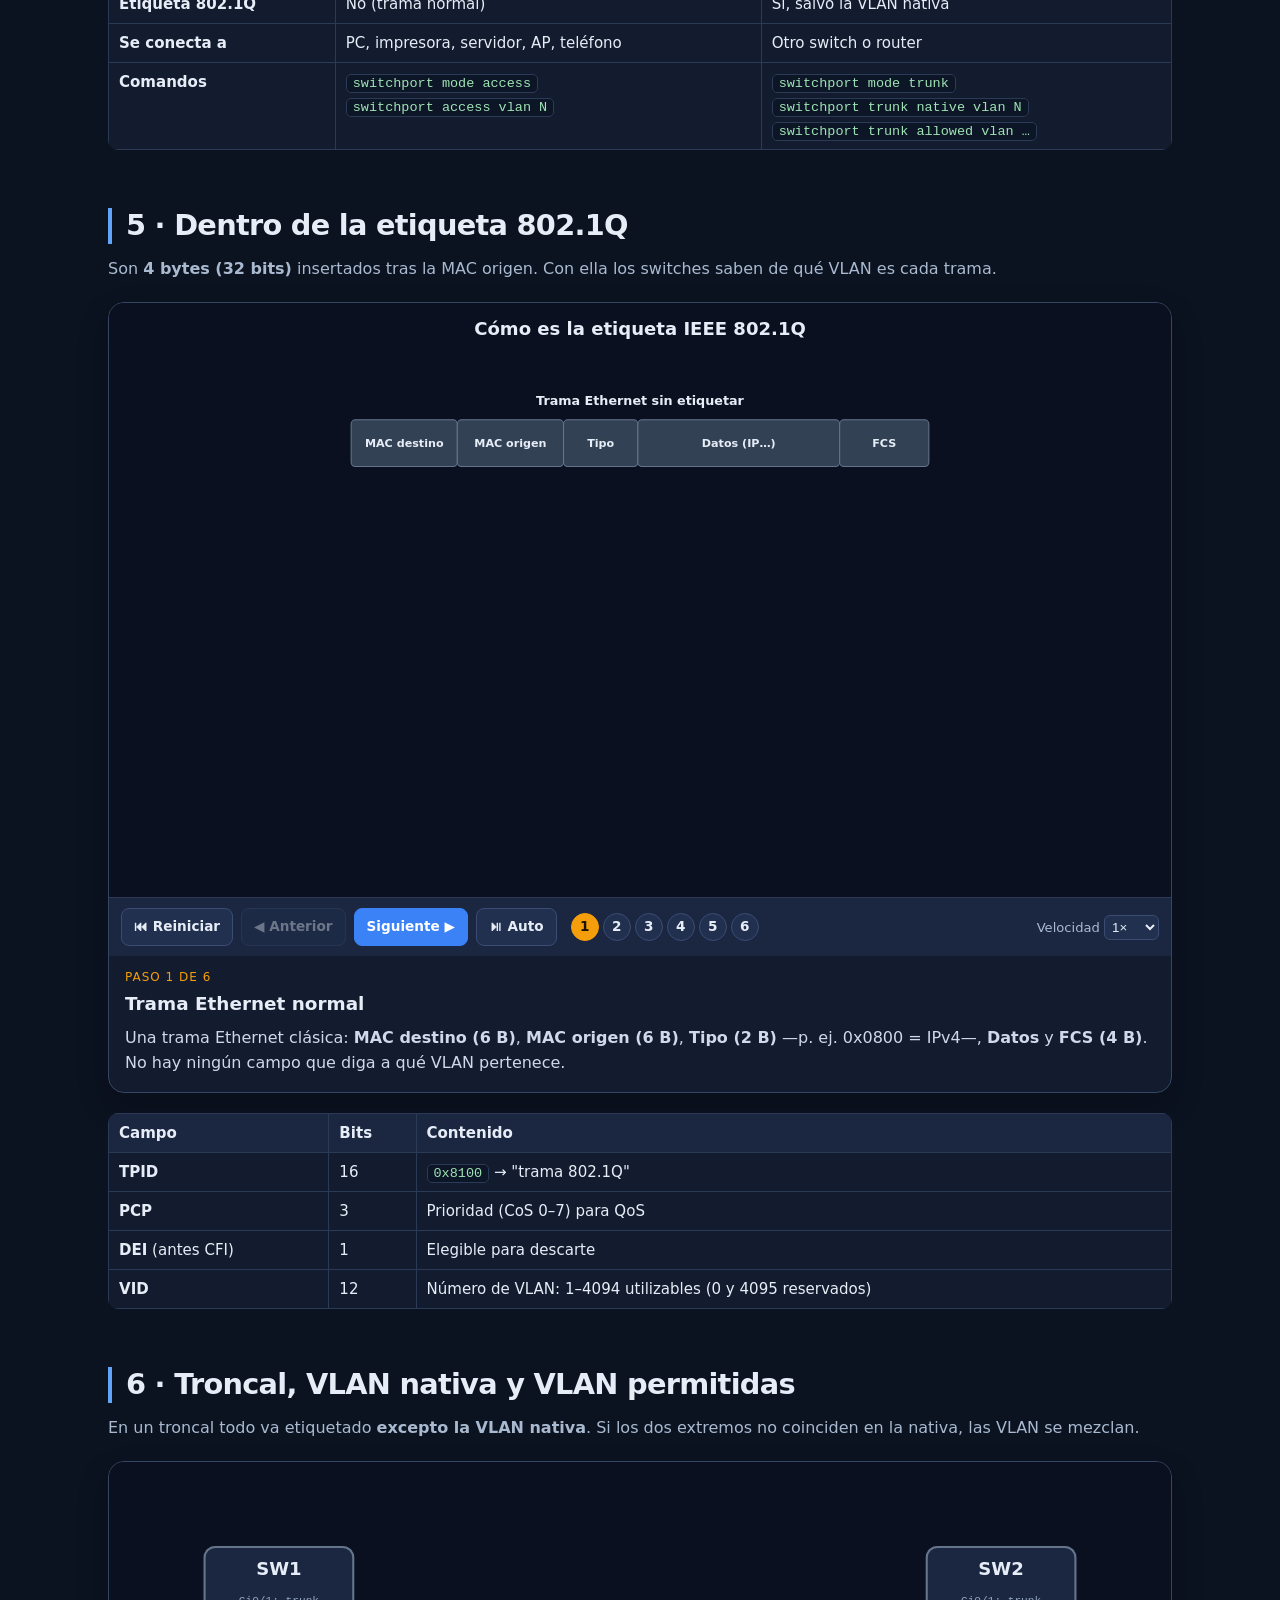
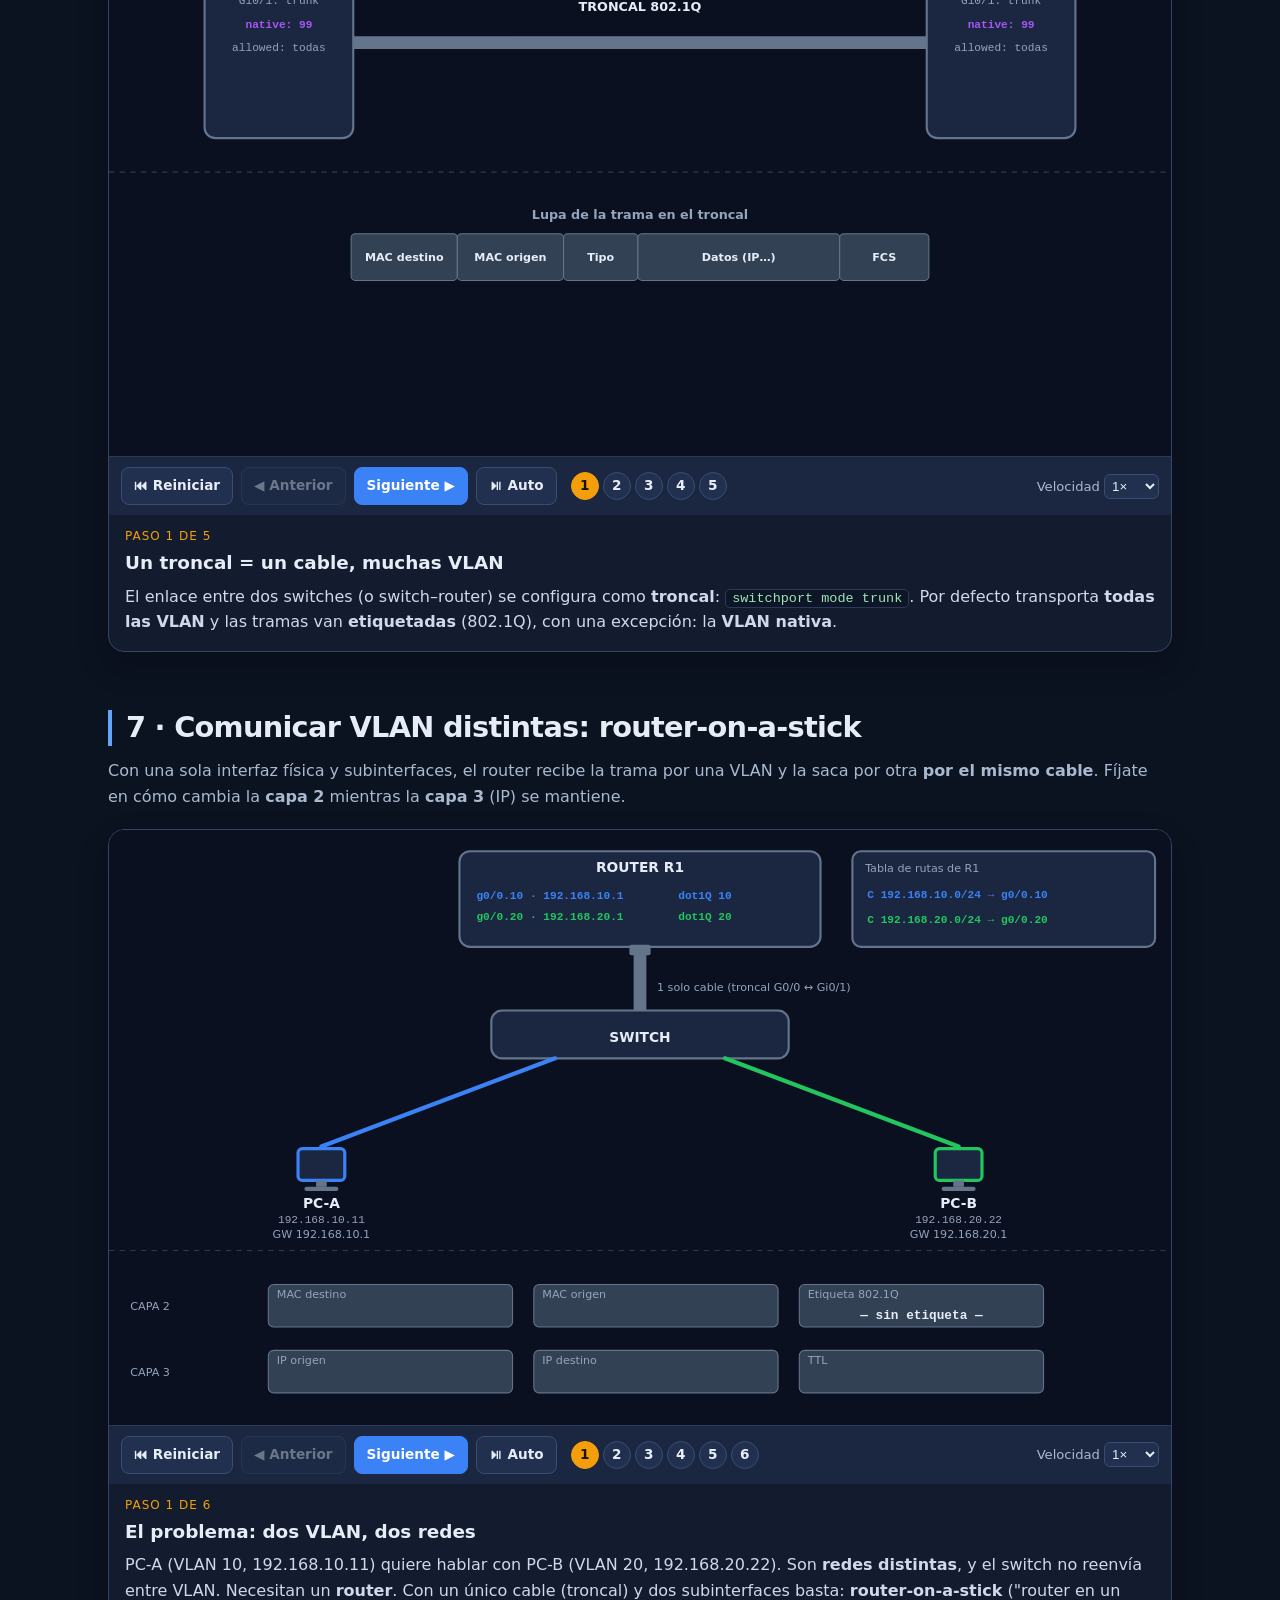
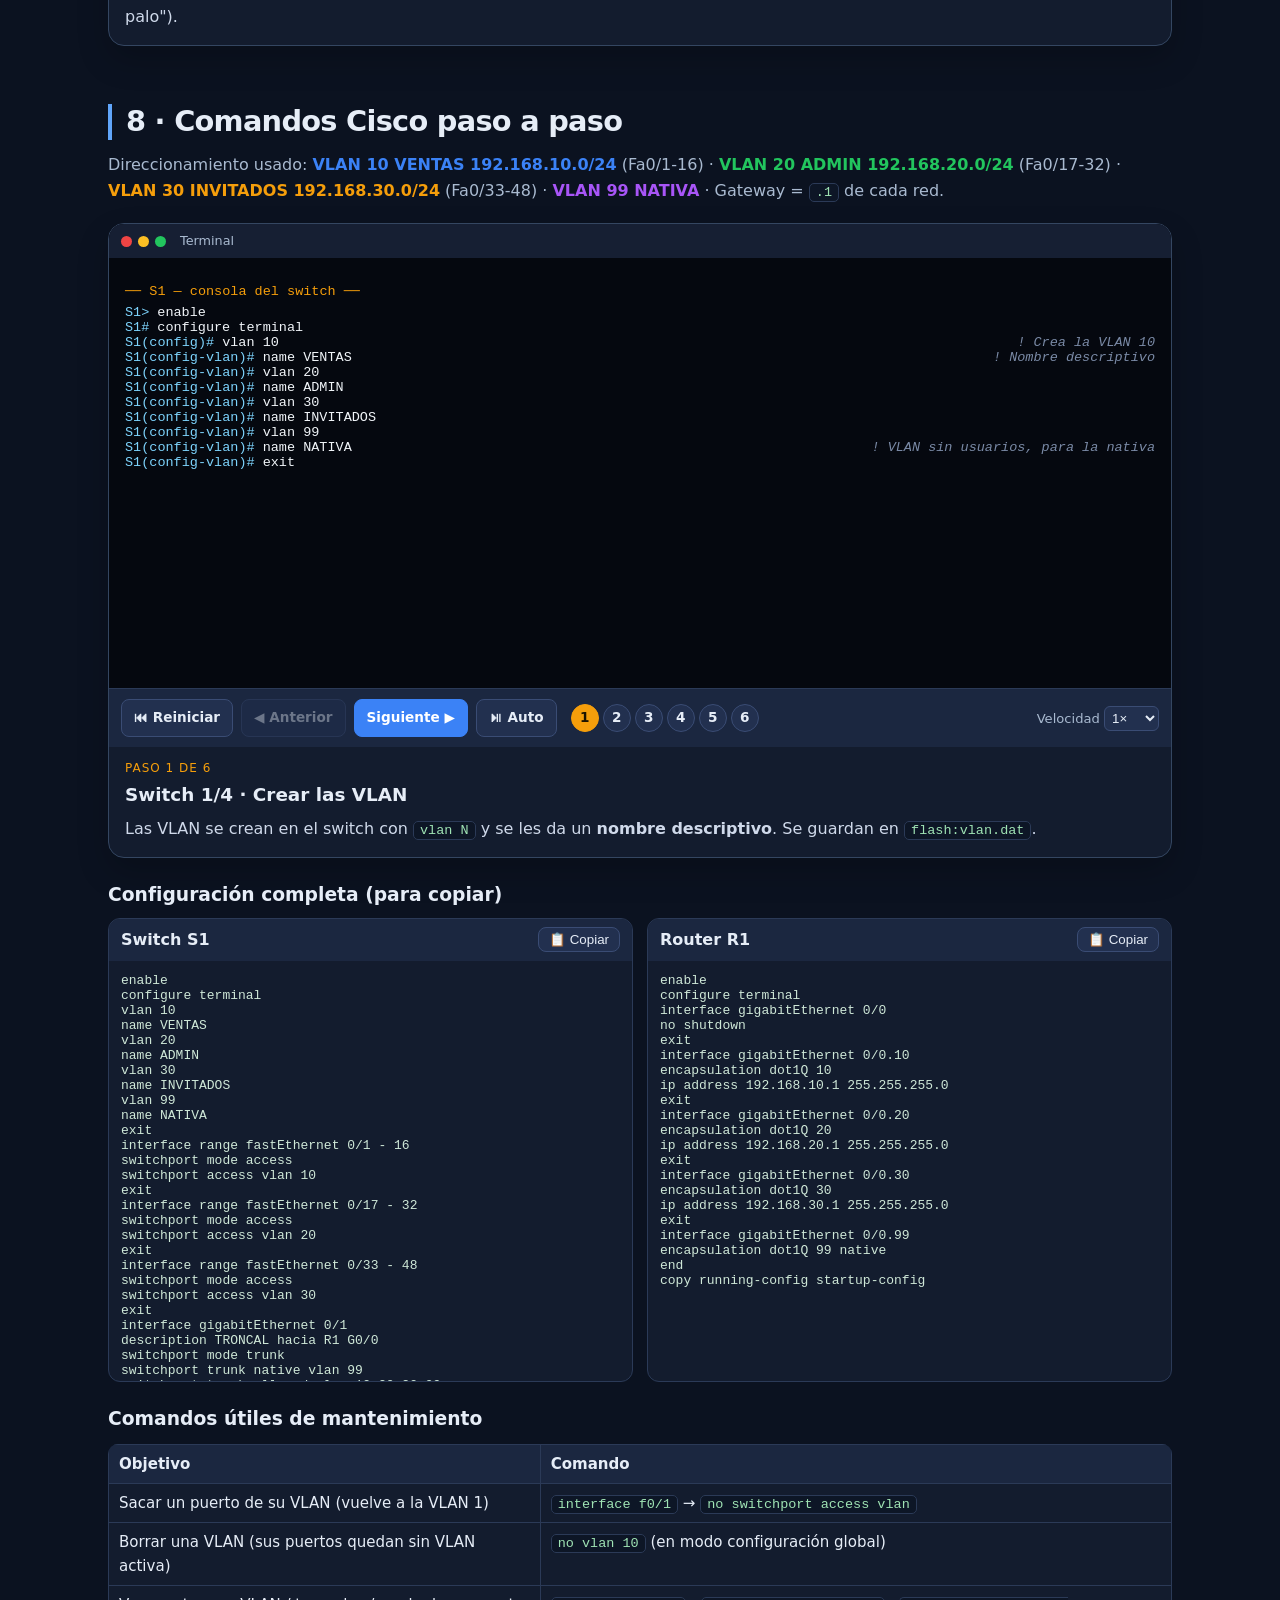
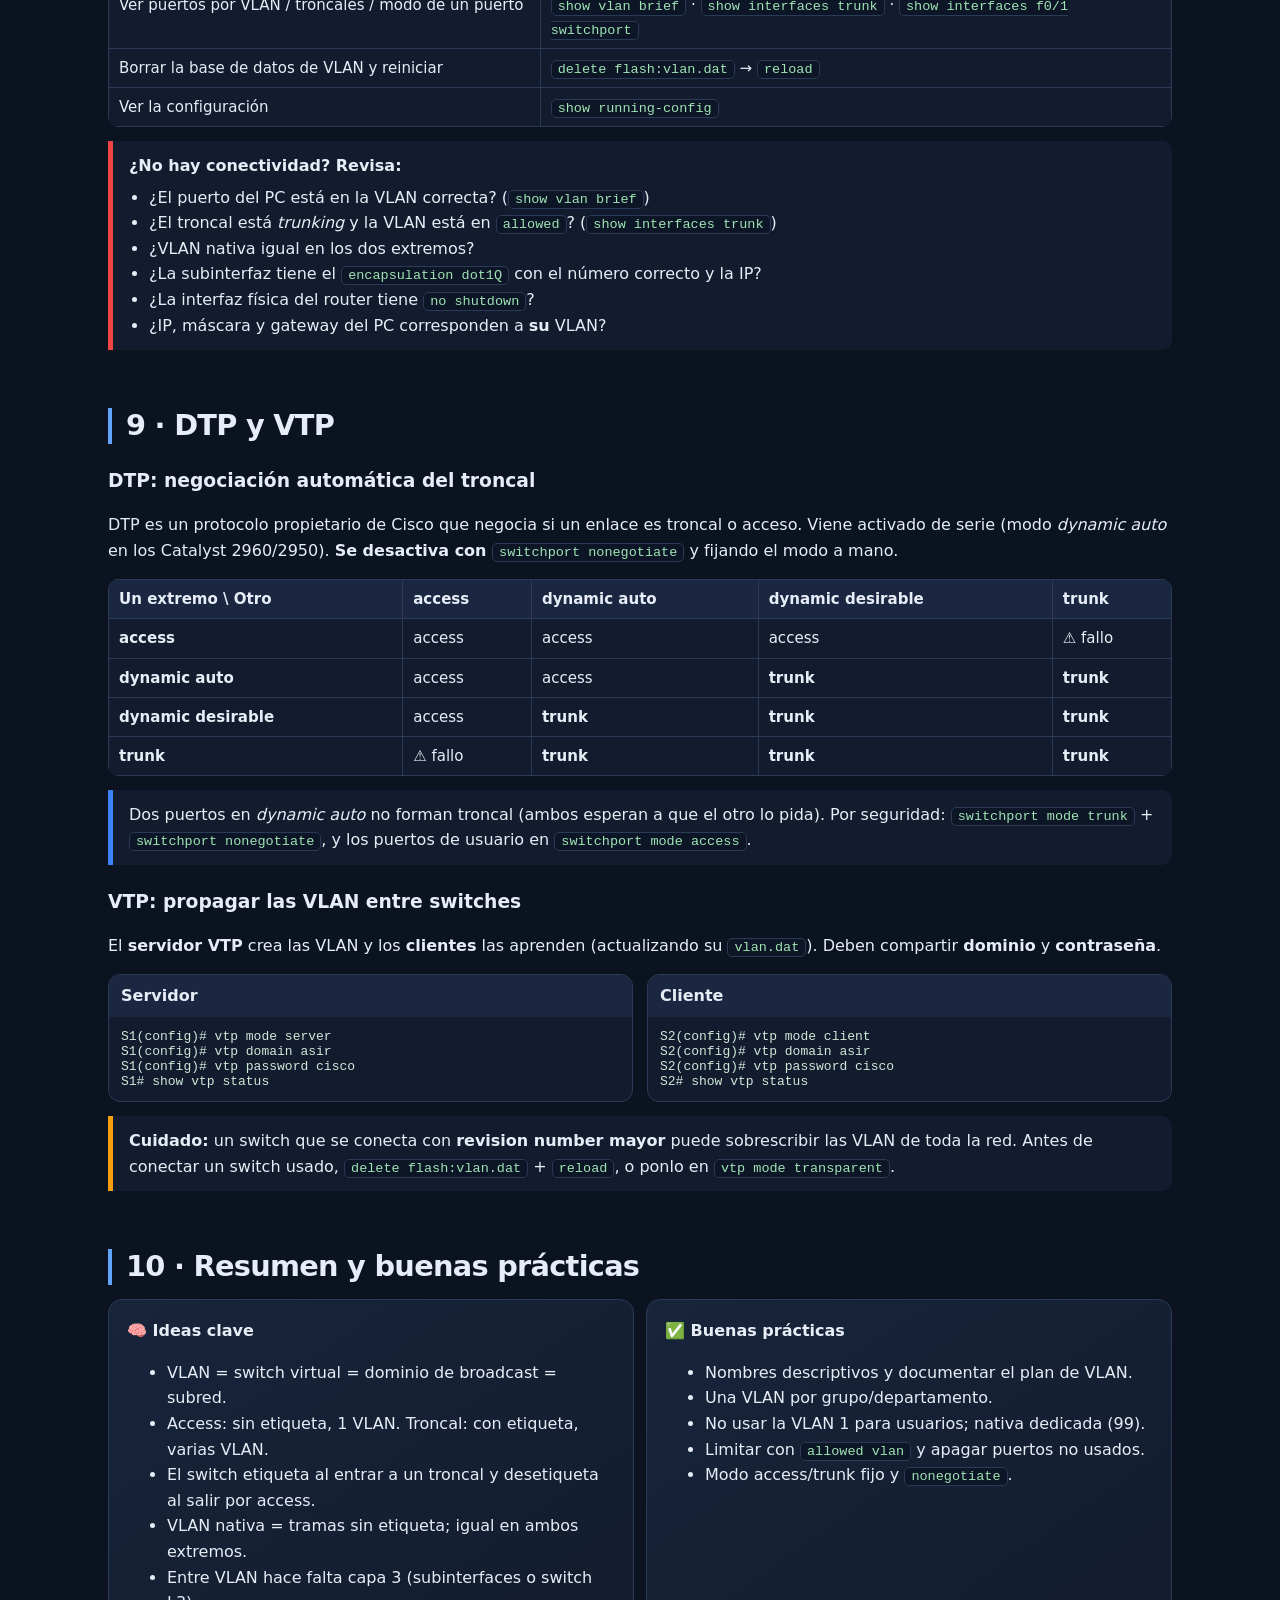
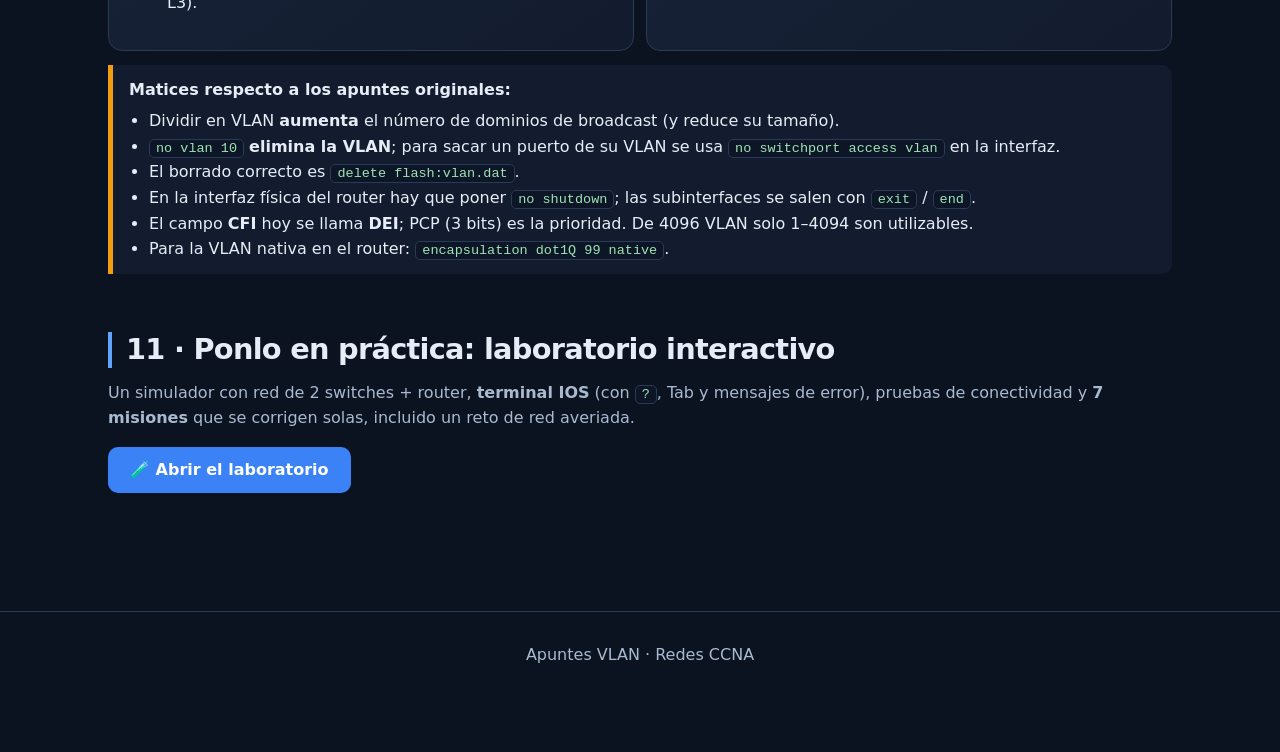
==== commit 52807a5d: "Mejorar presentación y laboratorio VLAN Co-authored-by: Copilot <223556219+Copilot@users.noreply.git" ====
--- a/index.html
+++ b/index.html
@@ -7,7 +7,8 @@
 <link rel="stylesheet" href="style.css">
 </head>
 <body>
-<header class="hero">
+<header class="hero" id="inicio">
+  <div class="hero-kicker">REDES · GUÍA INTERACTIVA</div>
   <h1>VLAN · Apuntes visuales</h1>
   <p>Cómo <b>un switch</b> se convierte en varios y <b>un cable</b> en varios, qué hace la <b>etiqueta 802.1Q</b>, qué es la <b>VLAN nativa</b> y los <b>comandos Cisco</b> para configurarlo todo. Cada animación se avanza paso a paso con <i>Siguiente ▶</i>.</p>
   <p class="web-online" style="margin:1em auto 0;font-size:.95rem">🌐 Versión online (GitHub Pages): <a href="https://jc-csl.github.io/vlan/" style="color:#f3b183;font-weight:700">jc-csl.github.io/vlan</a></p>
@@ -16,7 +17,7 @@
     <p><b>Declaración de uso de IA.</b> Estos apuntes sobre VLAN se basan en materiales del profesorado. Se ha utilizado inteligencia artificial como apoyo en la maquetación, las pruebas y la generación de animaciones. El contenido ha sido revisado y validado por el profesorado.</p>
   </div>
 </header>
-<nav>
+<nav aria-label="Contenido de los apuntes">
   <a href="#que">1 · Qué es</a>
   <a href="#desdoble">2 · 1 cable → 3 VLAN</a>
   <a href="#broadcast">3 · Broadcast</a>
@@ -29,6 +30,11 @@
   <a href="#resumen">10 · Resumen</a>
   <a href="laboratorio.html"><b>🧪 Laboratorio</b></a>
 </nav>
+<div class="presentation-tools" aria-label="Controles de presentación">
+  <button type="button" id="presentation-toggle" aria-pressed="false">⛶ Modo presentación</button>
+  <a href="#inicio">↑ Volver al inicio</a>
+  <span id="presentation-status" role="status"></span>
+</div>
 <main>
 
 <section id="que">
@@ -193,7 +199,7 @@
 
 <section id="lab">
   <h2>11 · Ponlo en práctica: laboratorio interactivo</h2>
-  <p class="lead">Un simulador con red de 2 switches + router, <b>terminal IOS</b> (con <code>?</code>, Tab y mensajes de error reales), inspector de puertos, editor de bits 802.1Q, panel DTP y <b>11 misiones</b> que se corrigen solas, incluido un reto de red averiada.</p>
+  <p class="lead">Un simulador con red de 2 switches + router, <b>terminal IOS</b> (con <code>?</code>, Tab y mensajes de error), pruebas de conectividad y <b>7 misiones</b> que se corrigen solas, incluido un reto de red averiada.</p>
   <p><a href="laboratorio.html" style="display:inline-block;background:var(--v10);color:#fff;padding:10px 22px;border-radius:10px;font-weight:700;text-decoration:none">🧪 Abrir el laboratorio</a></p>
 </section>
 </main>
@@ -202,5 +208,6 @@
 <script src="scenes1.js"></script>
 <script src="scenes2.js"></script>
 <script src="scenes3.js"></script>
+<script src="presentation.js"></script>
 </body>
 </html>
--- a/style.css
+++ b/style.css
@@ -1,27 +1,38 @@
-:root{--bg:#0b1220;--card:#131c2e;--card2:#1b2740;--ink:#e6edf7;--mute:#93a4bd;--line:#2b3a57;
+:root{--bg:#0b1220;--card:#131c2e;--card2:#1b2740;--ink:#e6edf7;--mute:#a9bad0;--line:#2b3a57;
 --v10:#3b82f6;--v20:#22c55e;--v30:#f59e0b;--v99:#a855f7;--bad:#ef4444;--ok:#22c55e}
 *{box-sizing:border-box}
-html{scroll-behavior:smooth;scroll-padding-top:64px}
+html{scroll-behavior:smooth;scroll-padding-top:80px}
 body{margin:0;background:var(--bg);color:var(--ink);font:16px/1.6 "Segoe UI",system-ui,sans-serif}
 a{color:#7cb2ff}
 code{background:#0d1626;border:1px solid var(--line);border-radius:5px;padding:1px 6px;font:13.5px Consolas,"Courier New",monospace;color:#9fe3b4}
-header.hero{padding:44px 20px 28px;text-align:center;background:linear-gradient(160deg,#10203d,#0b1220 60%)}
-header.hero h1{margin:0 0 8px;font-size:2.3rem;letter-spacing:.5px}
+header.hero{padding:64px 20px 38px;text-align:center;background:radial-gradient(ellipse at 50% 0,#1d385a 0,transparent 58%),linear-gradient(180deg,#101d32,#0b1220)}
+.hero-kicker{color:#7dd3fc;font-size:.74rem;letter-spacing:.16em;font-weight:700;margin-bottom:12px}
+header.hero h1{margin:0 0 12px;font-size:clamp(2rem,4vw,3.3rem);letter-spacing:-.04em;line-height:1.12}
 header.hero p{margin:0 auto;max-width:780px;color:var(--mute)}
-.ai-declaration{display:flex;align-items:center;gap:14px;max-width:780px;margin:20px auto 0;padding:12px 14px;text-align:left;background:var(--card);border:1px solid var(--line);border-radius:12px}
+.ai-declaration{display:flex;align-items:center;gap:16px;max-width:780px;margin:26px auto 0;padding:16px 18px;text-align:left;background:#18253bd9;border:1px solid #354864;border-radius:14px}
 .ai-declaration img{width:36px;height:auto;flex:none}
 header.hero .ai-declaration p{margin:0;color:var(--ink);font-size:.9rem}
-nav{position:sticky;top:0;z-index:20;background:#0b1220ee;backdrop-filter:blur(6px);border-bottom:1px solid var(--line);
- display:flex;gap:4px;flex-wrap:wrap;justify-content:center;padding:8px}
-nav a{color:var(--ink);text-decoration:none;padding:5px 11px;border-radius:999px;font-size:.88rem;border:1px solid transparent}
+nav{position:sticky;top:0;z-index:20;background:#0b1220f2;backdrop-filter:blur(10px);border-bottom:1px solid var(--line);
+ display:flex;gap:4px;flex-wrap:nowrap;justify-content:safe center;overflow-x:auto;overscroll-behavior-x:contain;padding:10px}
+nav a{color:var(--ink);text-decoration:none;padding:5px 11px;border-radius:999px;font-size:.88rem;border:1px solid transparent;white-space:nowrap;flex:none}
 nav a:hover{background:var(--card2);border-color:var(--line)}
+nav a[href="laboratorio.html"]{background:#173655;border-color:#315c7c;color:#bce9ff}
+.presentation-tools{position:fixed;right:16px;bottom:16px;z-index:30;display:flex;flex-wrap:wrap;justify-content:flex-end;gap:8px;max-width:calc(100% - 32px)}
+.presentation-tools button,.presentation-tools a{font:600 .85rem/1.3 "Segoe UI",system-ui,sans-serif;color:var(--ink);background:#1b3353;border:1px solid #52749b;border-radius:9px;padding:9px 12px;text-decoration:none;box-shadow:0 4px 16px #0008;cursor:pointer}
+.presentation-tools button:hover,.presentation-tools a:hover{background:#29496f}
+.presentation-tools button:disabled{opacity:.65;cursor:not-allowed}
+#presentation-status{flex-basis:100%;text-align:right;color:#ffd69b;font-size:.8rem;text-shadow:0 1px 3px #000}
+#presentation-status:empty{display:none}
+html:fullscreen main{max-width:1600px;padding-inline:clamp(18px,3vw,48px)}
+html:fullscreen{background:var(--bg)}
+:focus-visible{outline:3px solid #7dd3fc;outline-offset:3px}
 main{max-width:1100px;margin:0 auto;padding:10px 18px 60px}
-section{margin:46px 0}
-h2{font-size:1.6rem;margin:0 0 6px;border-left:6px solid var(--v10);padding-left:12px}
+section{margin:58px 0}
+h2{font-size:clamp(1.35rem,2.4vw,1.8rem);line-height:1.25;letter-spacing:-.025em;margin:0 0 12px;border-left:4px solid #60a5fa;padding-left:14px}
 h3{margin:22px 0 8px}
 .lead{color:var(--mute);margin:0 0 14px}
 .cards{display:grid;grid-template-columns:repeat(auto-fit,minmax(240px,1fr));gap:12px;margin:14px 0}
-.card{background:var(--card);border:1px solid var(--line);border-radius:12px;padding:14px 16px}
+.card{background:linear-gradient(145deg,#17243a,var(--card));border:1px solid var(--line);border-radius:14px;padding:18px}
 .card h4{margin:0 0 4px}
 .eq{display:flex;flex-wrap:wrap;gap:8px;align-items:center;justify-content:center;background:var(--card);border:1px solid var(--line);border-radius:12px;padding:14px;margin:14px 0;font-weight:600}
 .eq span.s{color:var(--mute)}
@@ -35,11 +46,11 @@
 .box ul{margin:6px 0 0;padding-left:20px}
 
 /* reproductor */
-.player{background:var(--card);border:1px solid var(--line);border-radius:14px;overflow:hidden;margin:14px 0}
+.player{background:var(--card);border:1px solid #344661;border-radius:16px;overflow:hidden;margin:20px 0;box-shadow:0 14px 32px #0003}
 .stage{background:#0a1020;line-height:0}
 .svg{width:100%;height:auto;display:block}
 .ctrl{display:flex;gap:8px;align-items:center;flex-wrap:wrap;padding:10px 12px;background:var(--card2);border-top:1px solid var(--line)}
-.ctrl button{background:#22304f;color:var(--ink);border:1px solid #3a4c74;border-radius:8px;padding:6px 12px;font:600 .85rem inherit;cursor:pointer}
+.ctrl button{background:#22304f;color:var(--ink);border:1px solid #3a4c74;border-radius:8px;padding:7px 12px;font:inherit;font-size:.85rem;font-weight:600;cursor:pointer}
 .ctrl button:hover:not(:disabled){background:#2d4068}
 .ctrl button:disabled{opacity:.4;cursor:default}
 .ctrl button.primary{background:var(--v10);border-color:var(--v10);color:#fff}
@@ -86,10 +97,18 @@
 .pr{color:#7dd3fc}.cmd{color:#f1f5f9}.note{color:#7a8aa6;margin-left:auto;font-style:italic}
 .out{color:#b6c2d6}.out.hi{color:#fbbf24}
 .sep2{color:var(--v30);margin:14px 0 6px}
-.cfgs{display:grid;grid-template-columns:repeat(auto-fit,minmax(380px,1fr));gap:14px}
+.cfgs{display:grid;grid-template-columns:repeat(auto-fit,minmax(min(100%,380px),1fr));gap:14px}
 .cfg{background:var(--card);border:1px solid var(--line);border-radius:12px;overflow:hidden}
 .cfghead{display:flex;justify-content:space-between;align-items:center;padding:8px 12px;background:var(--card2)}
 .cfg button{background:#22304f;color:var(--ink);border:1px solid #3a4c74;border-radius:8px;padding:4px 10px;cursor:pointer}
 .cfg pre{margin:0;padding:12px;overflow:auto;max-height:420px;font:13px Consolas,monospace;color:#cfe8d8}
-footer{text-align:center;color:var(--mute);padding:30px;border-top:1px solid var(--line)}
-@media(max-width:700px){header.hero h1{font-size:1.7rem}.spd{margin-left:0}}
+footer{text-align:center;color:var(--mute);padding:30px 30px 85px;border-top:1px solid var(--line)}
+@media(max-width:700px){
+ header.hero{padding:44px 18px 28px}
+ nav{justify-content:flex-start;flex-wrap:nowrap;overflow-x:auto;overscroll-behavior-x:contain}
+ nav a{white-space:nowrap;flex:none}
+ section{margin:42px 0}
+ table{display:block;overflow-x:auto}
+ .spd{margin-left:0}
+}
+@media(prefers-reduced-motion:reduce){html{scroll-behavior:auto}*,*::before,*::after{transition-duration:.01ms!important}}
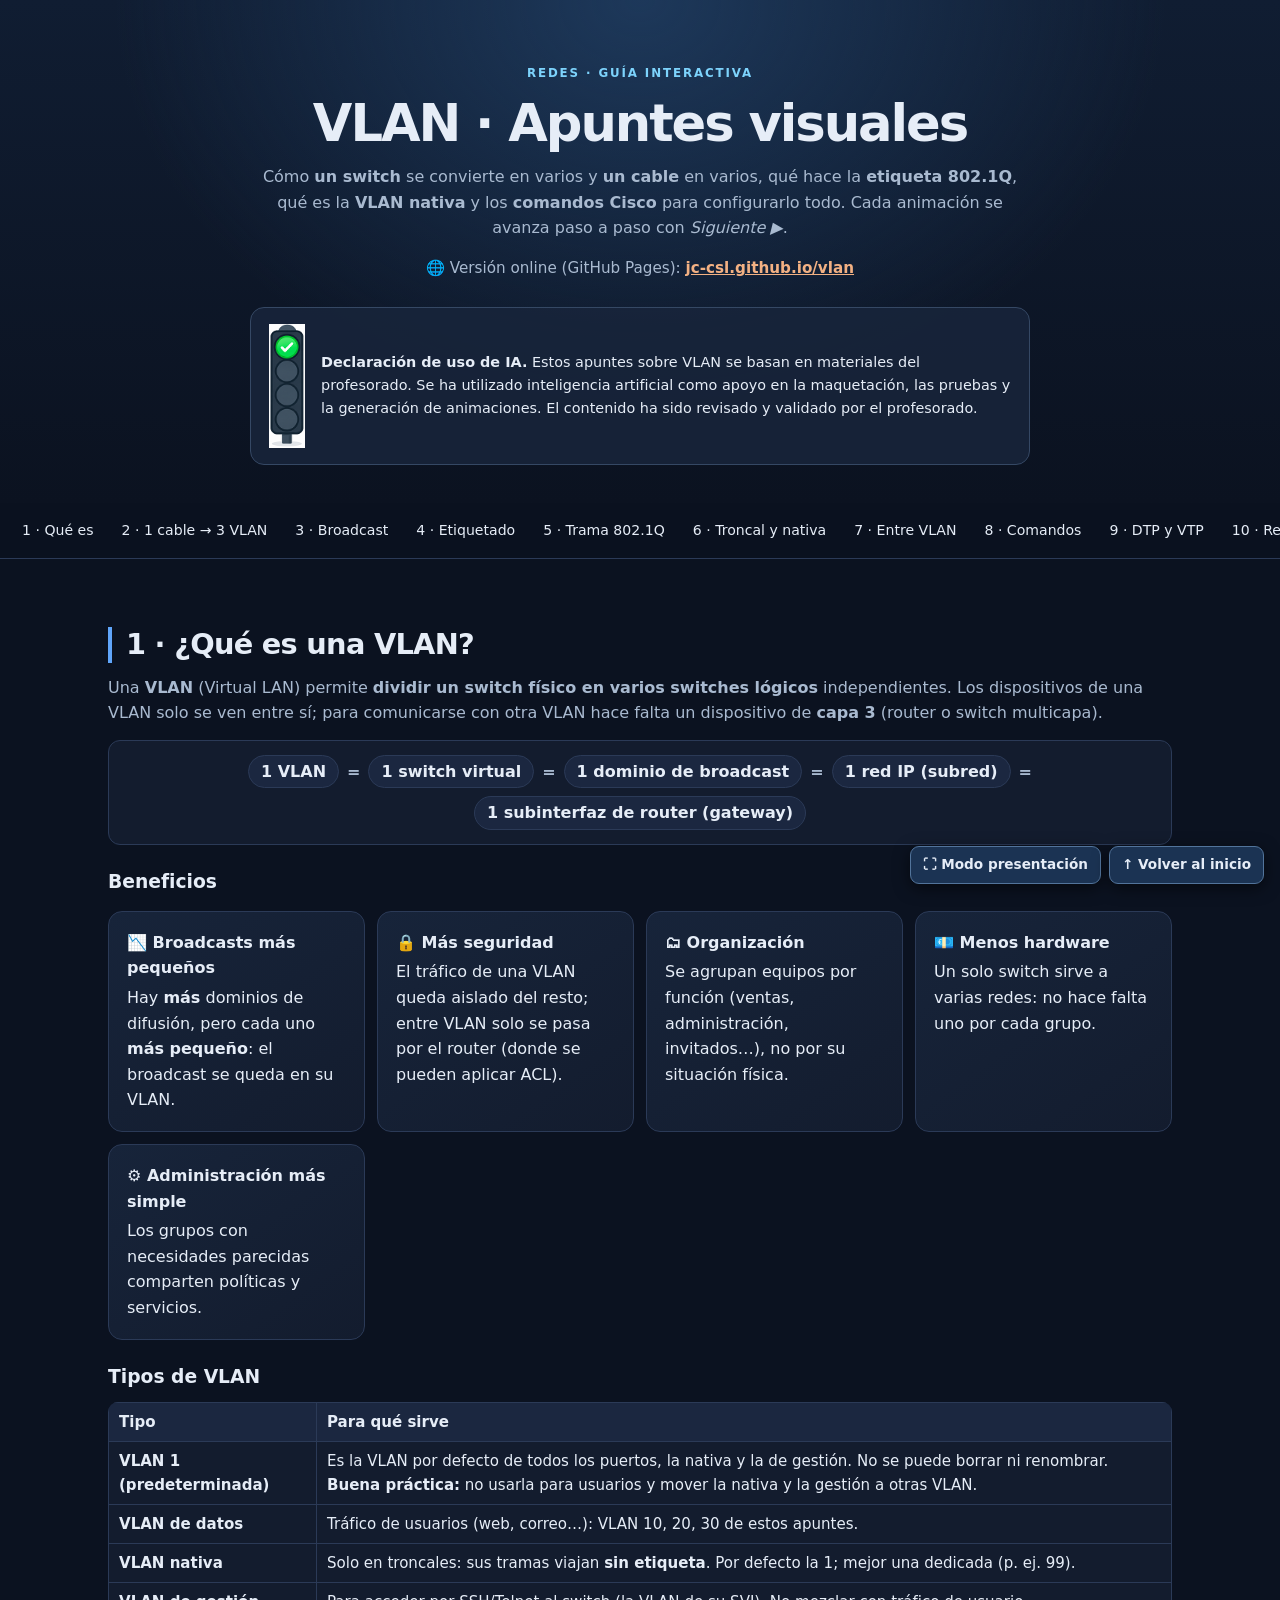
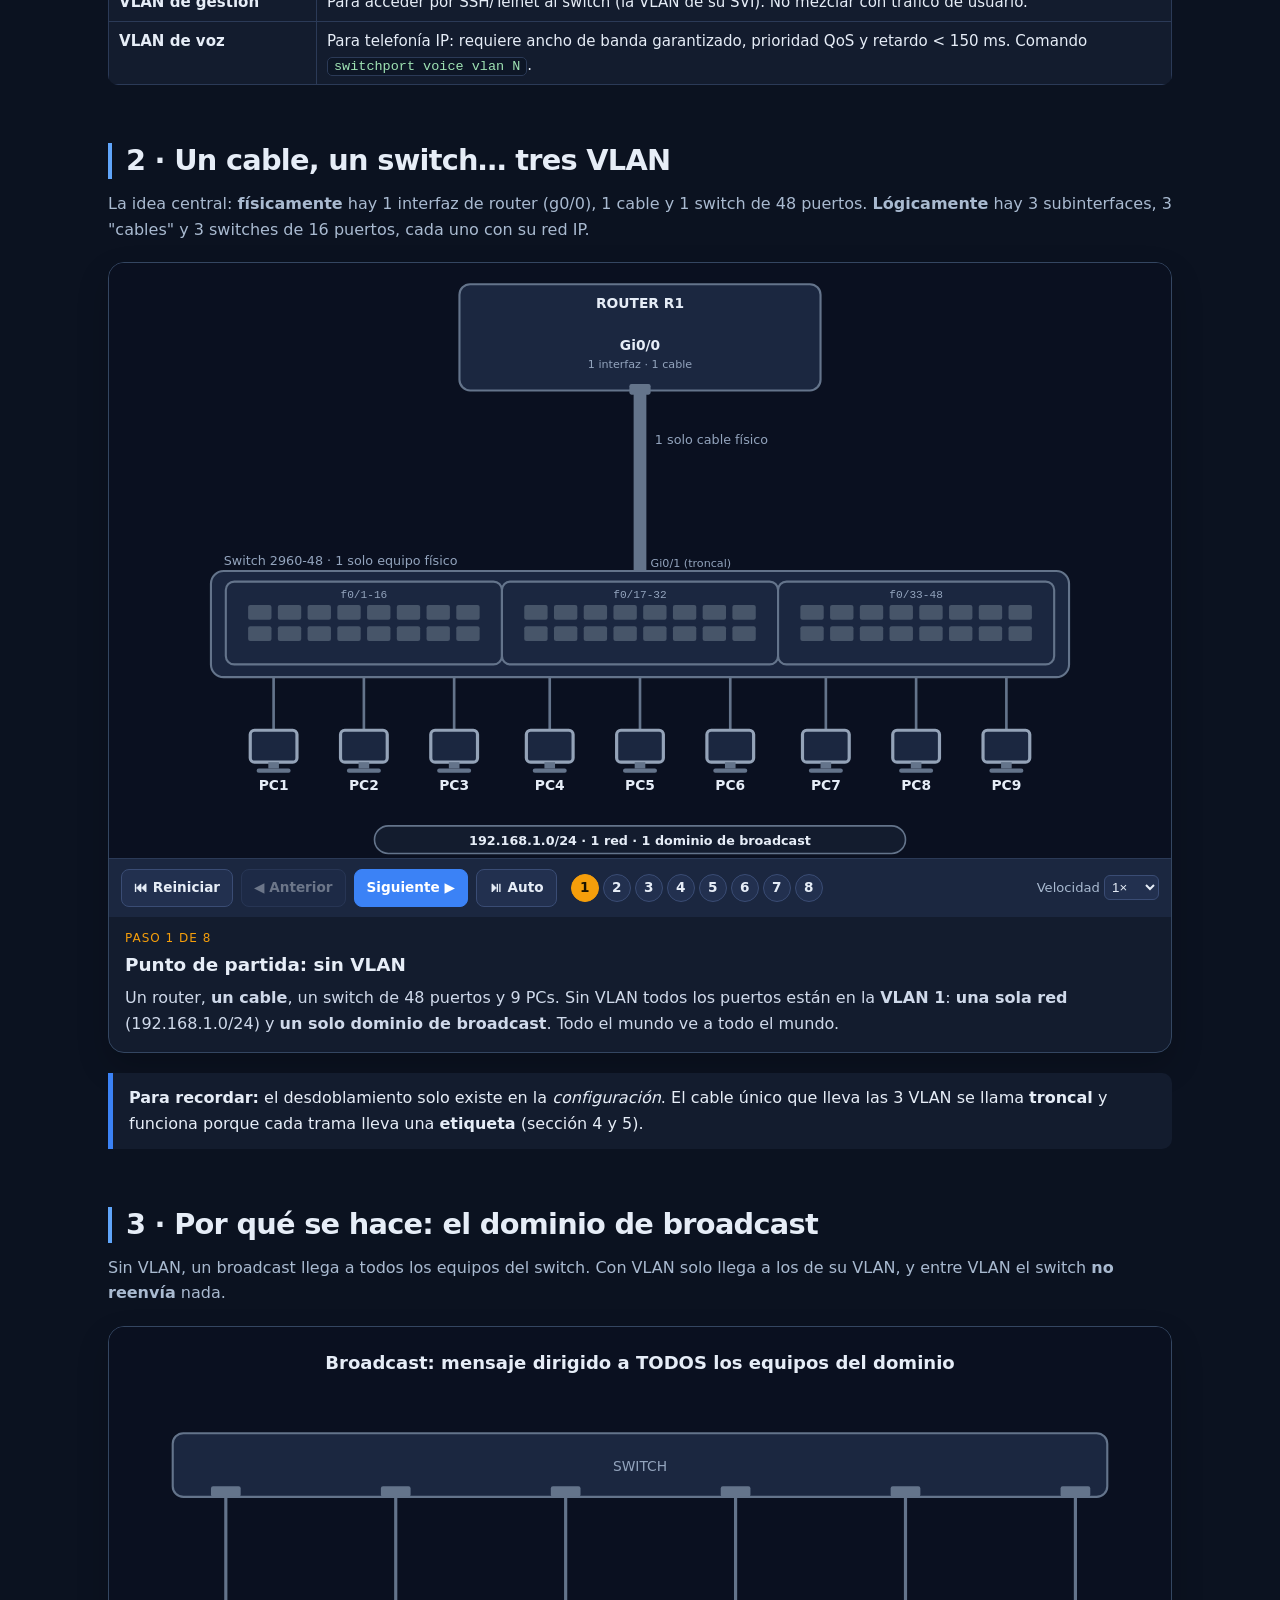
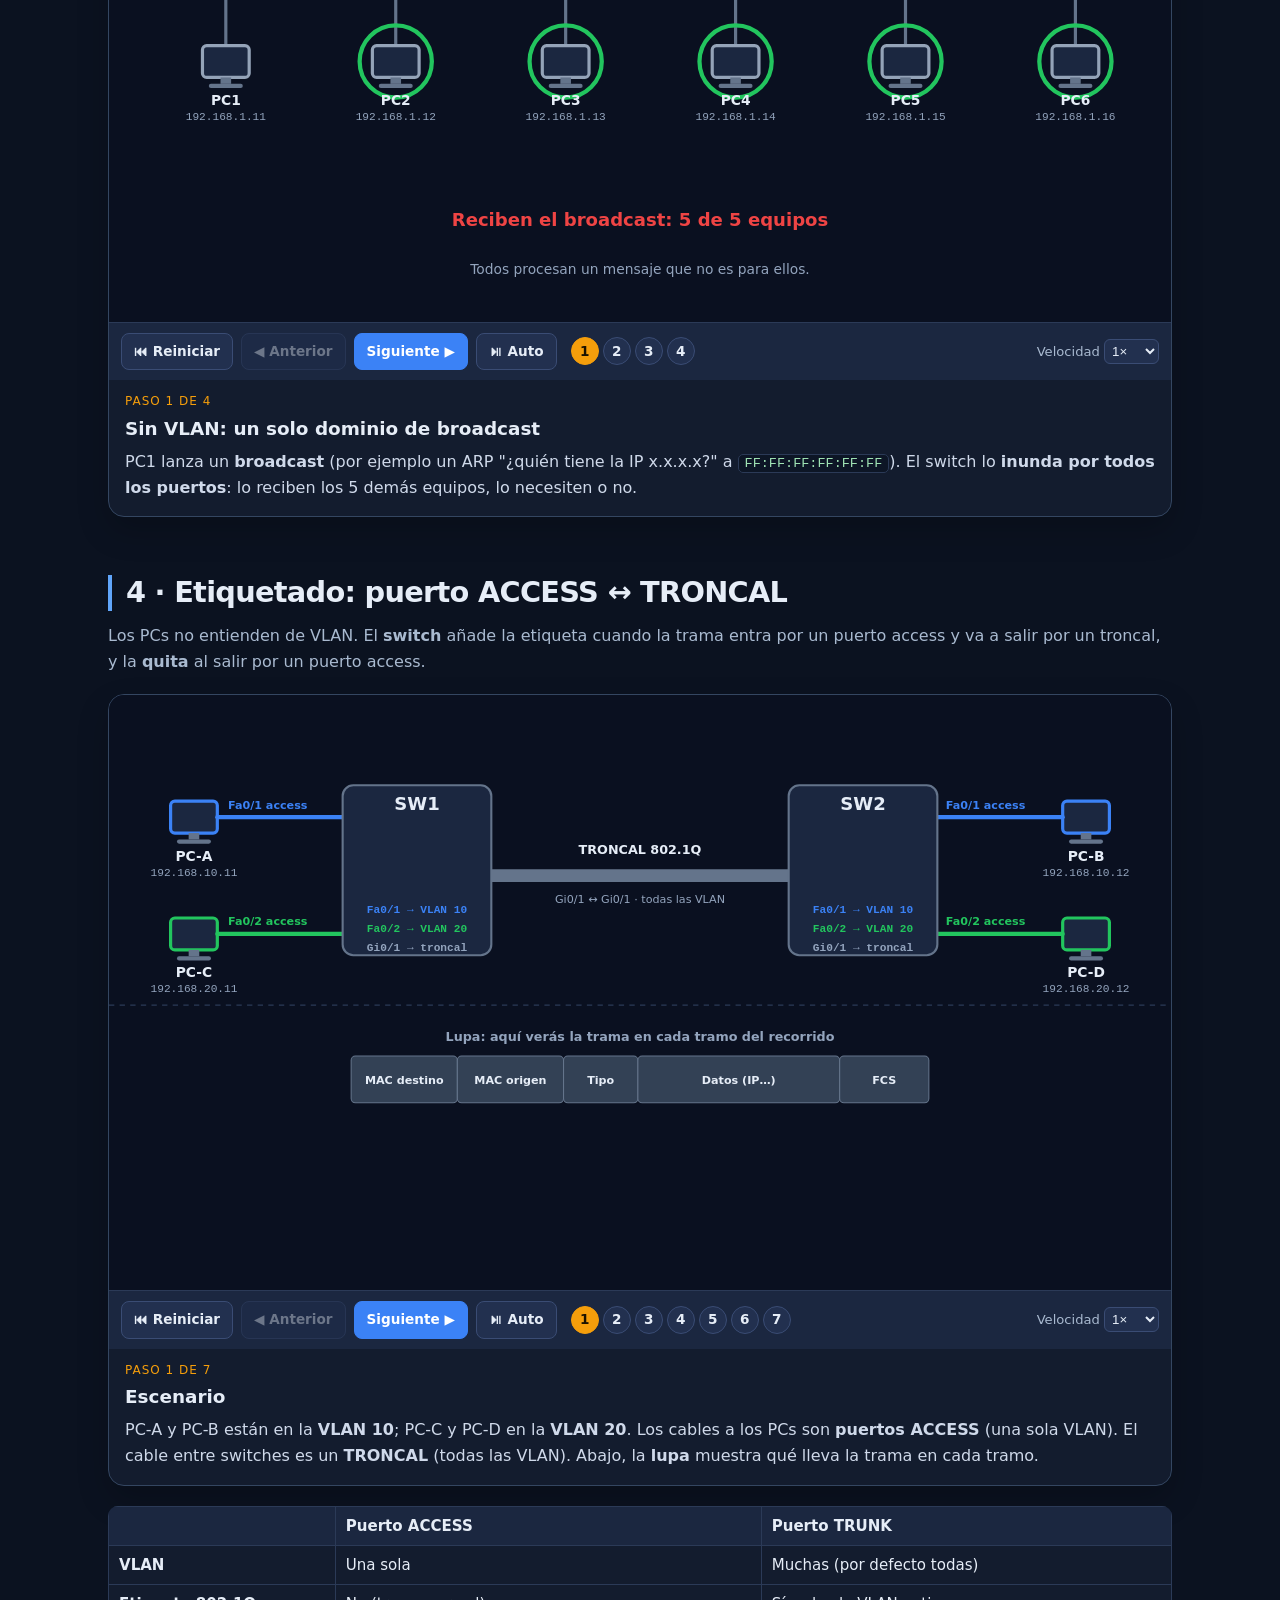
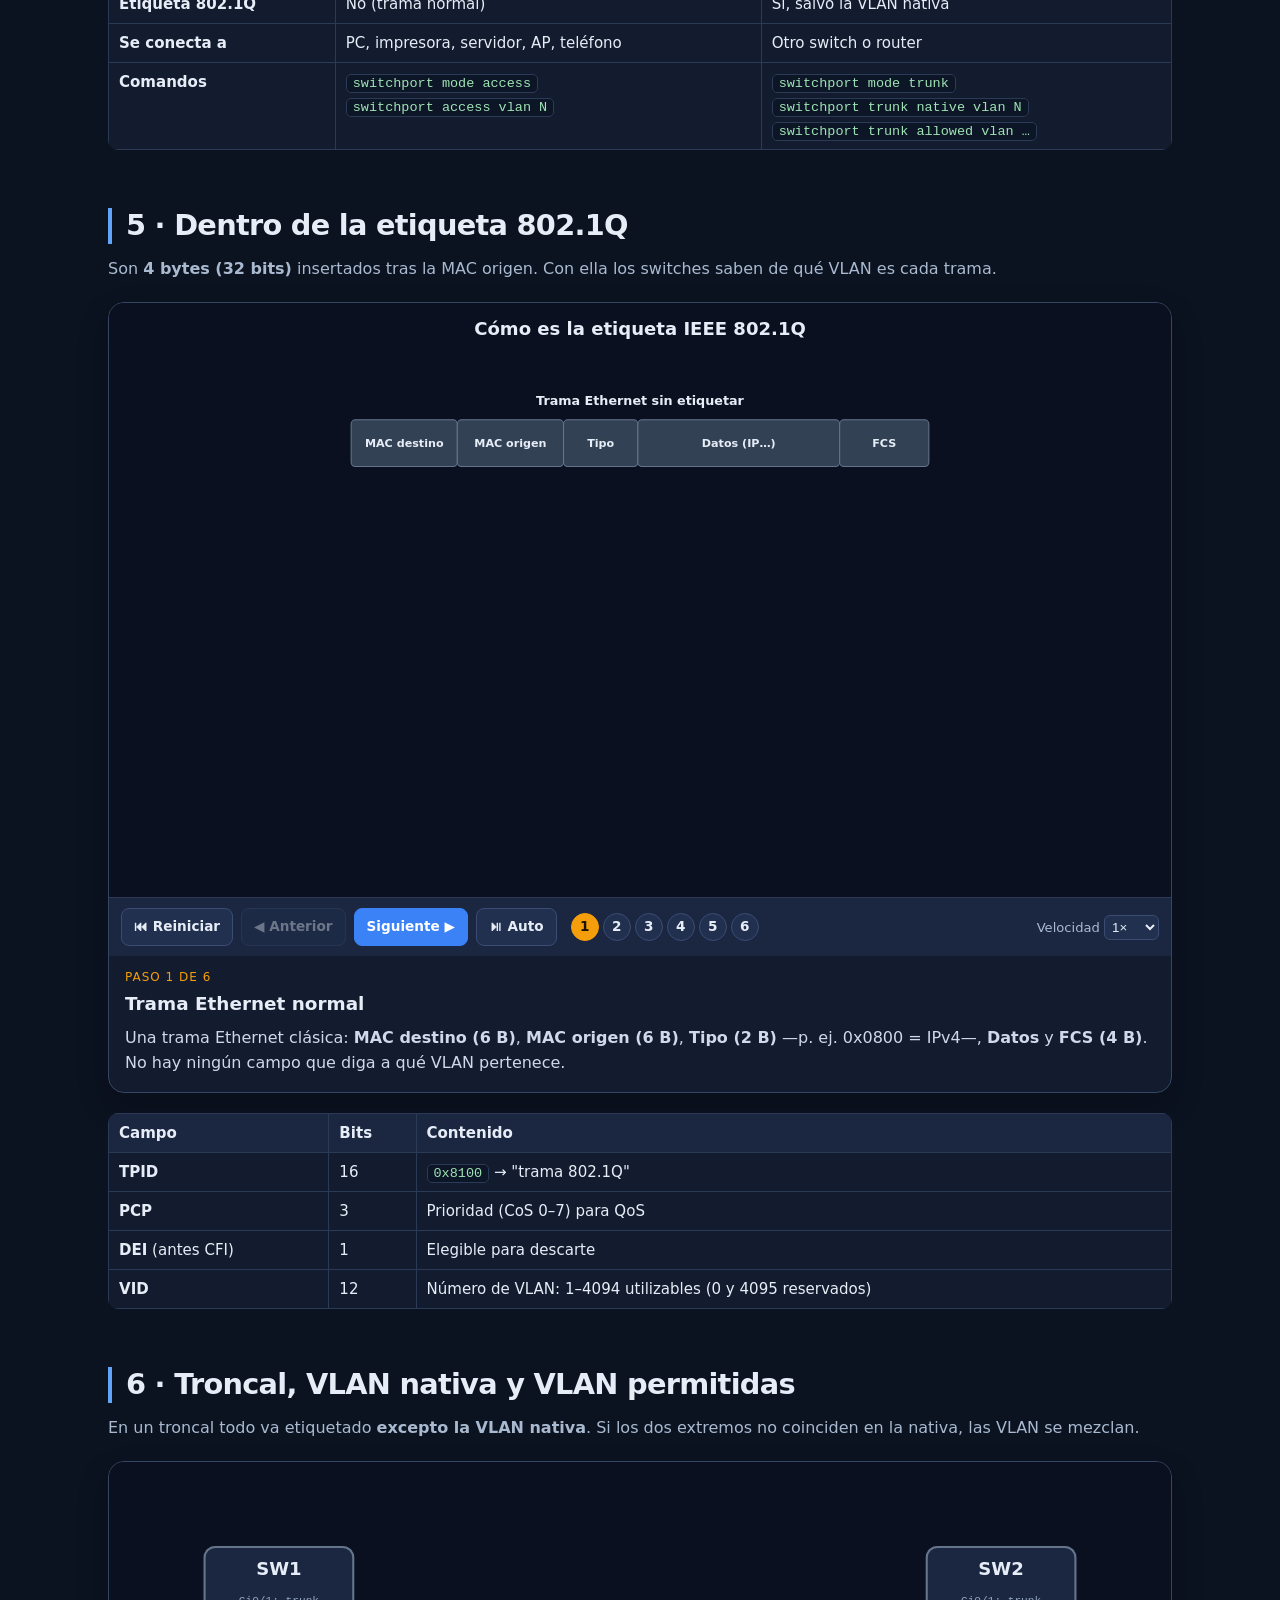
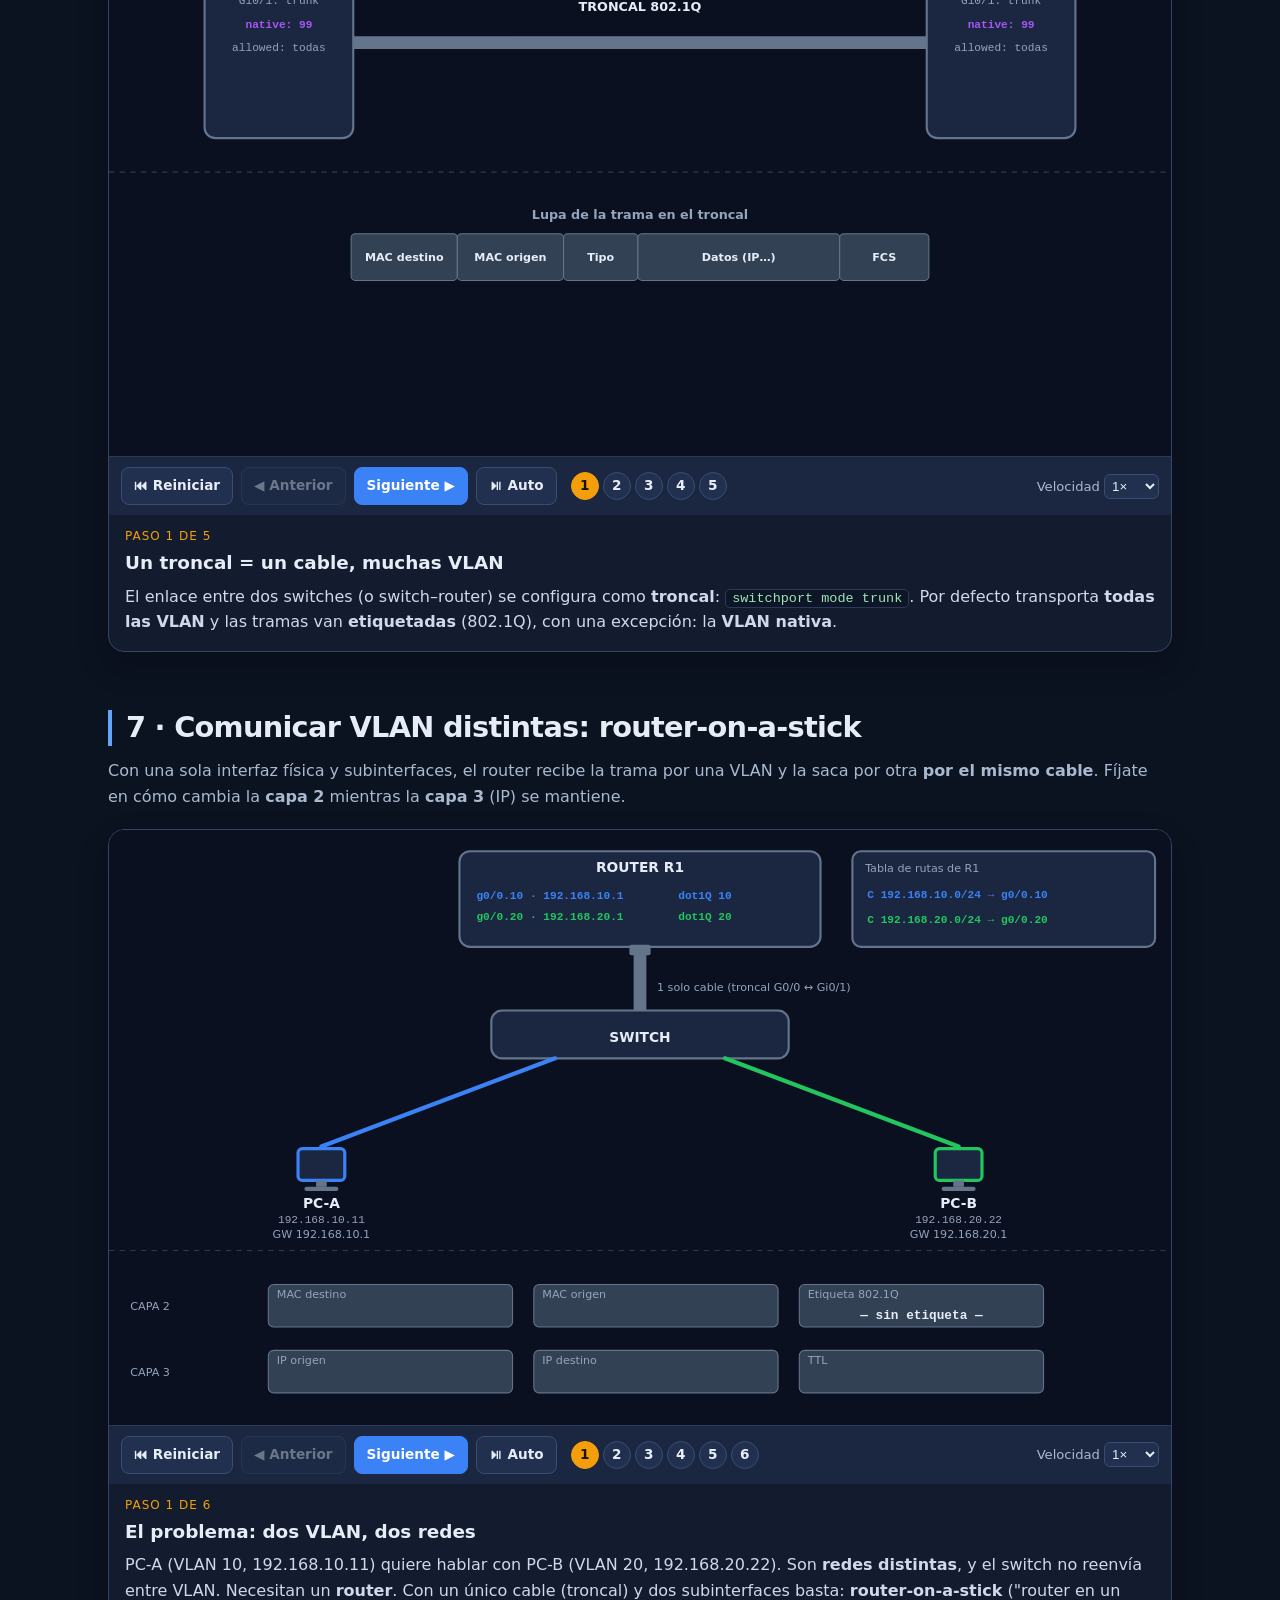
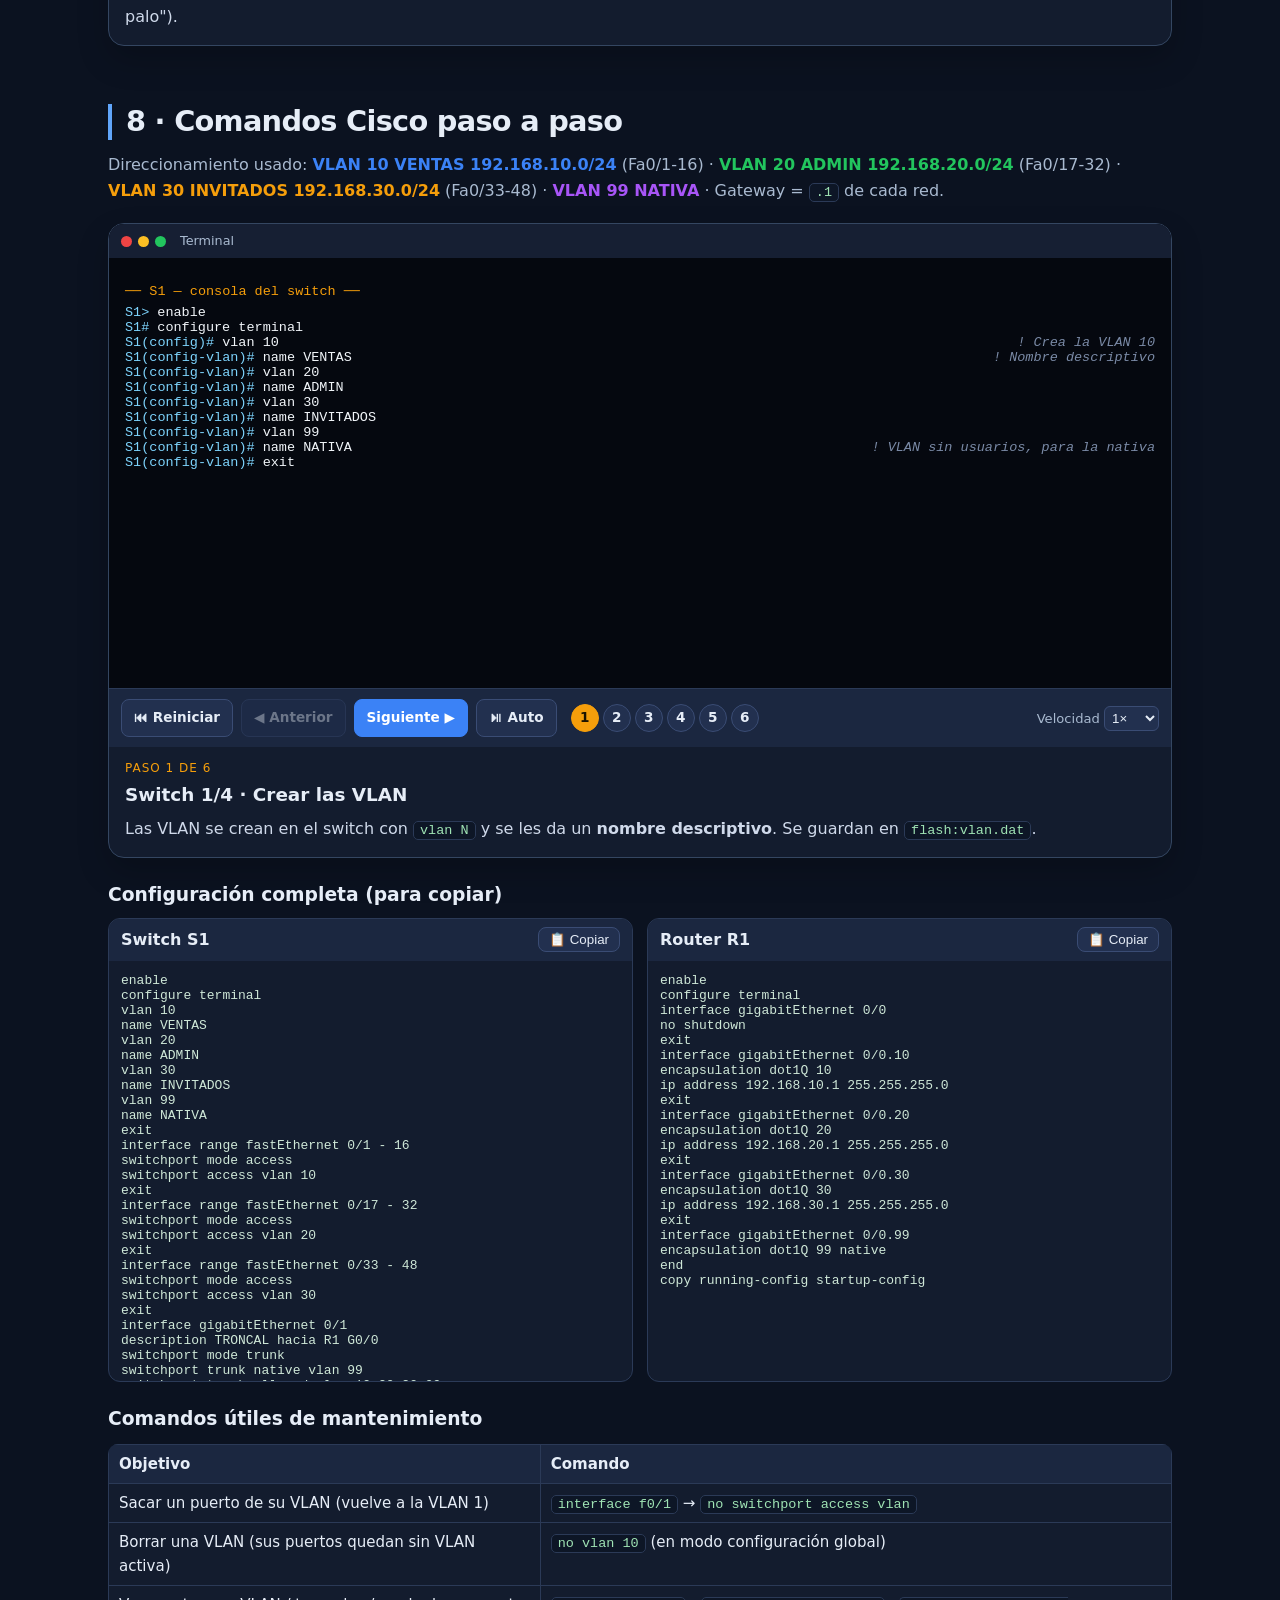
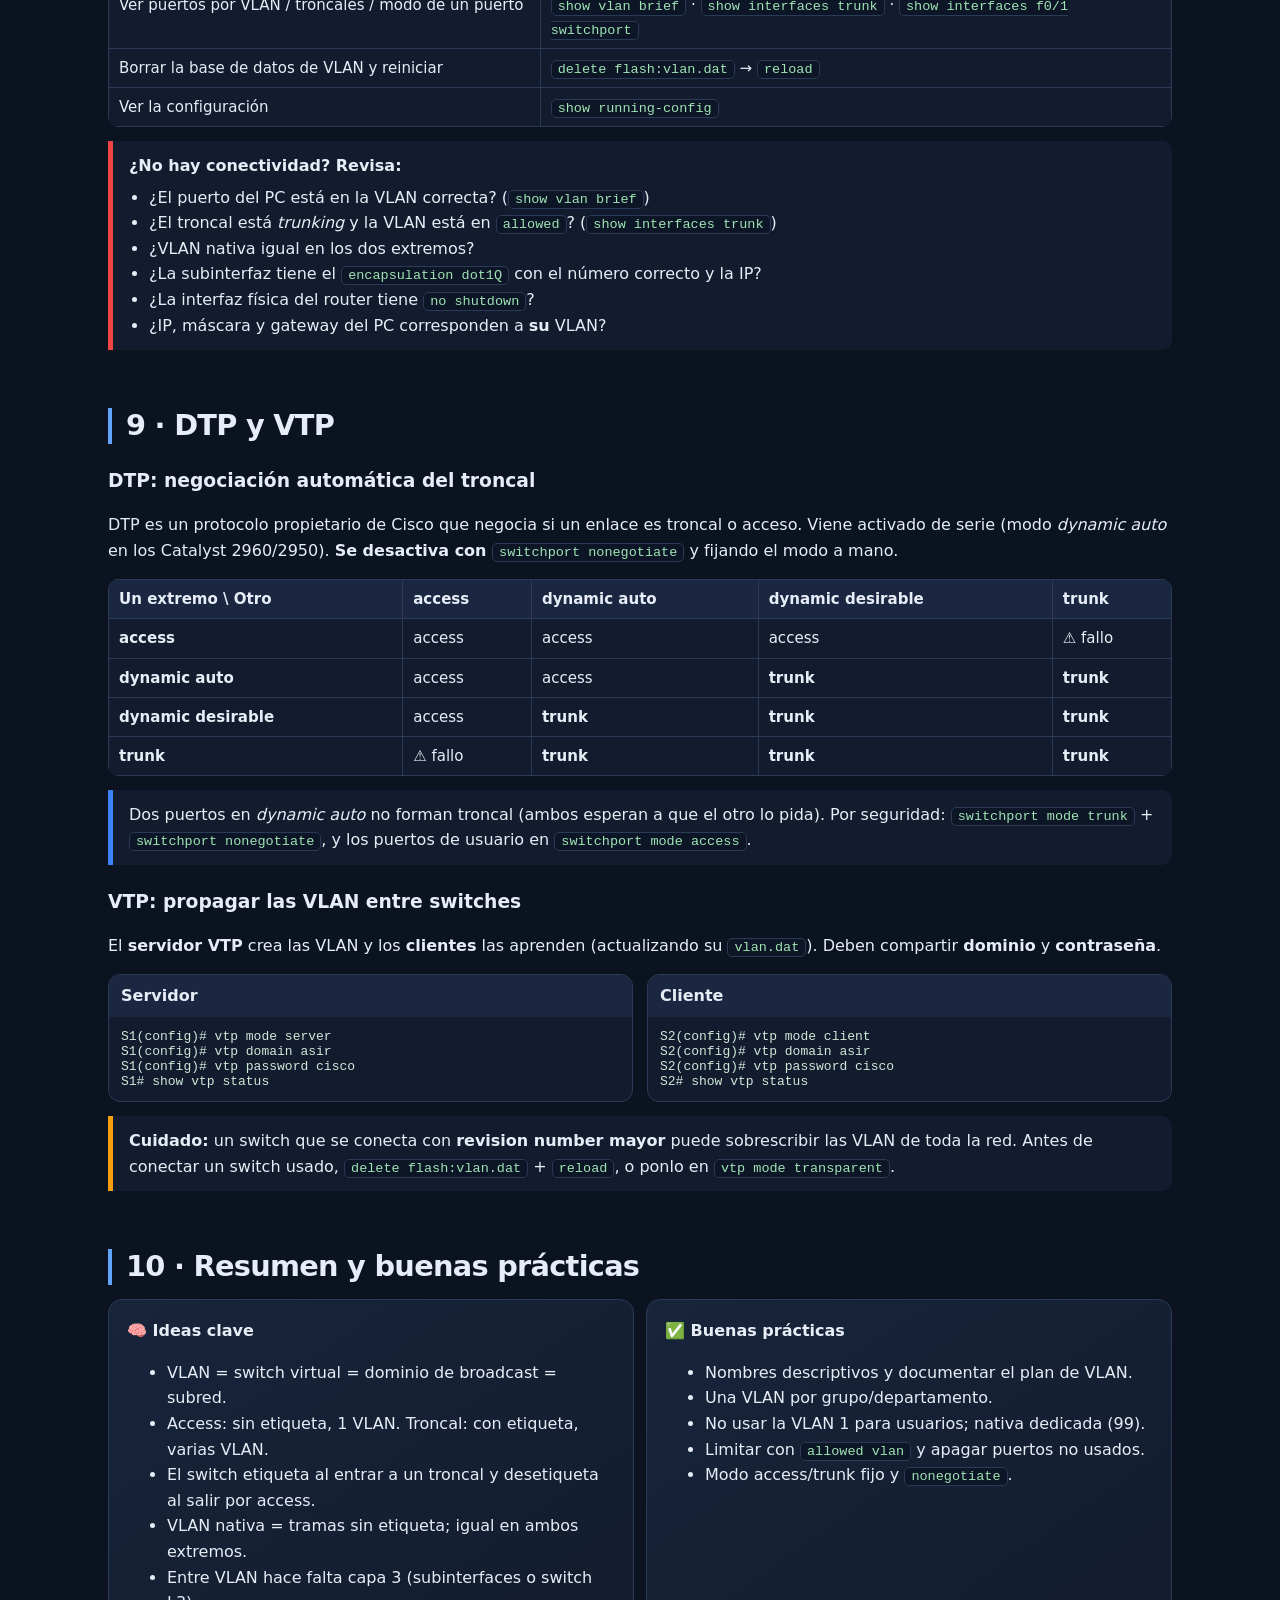
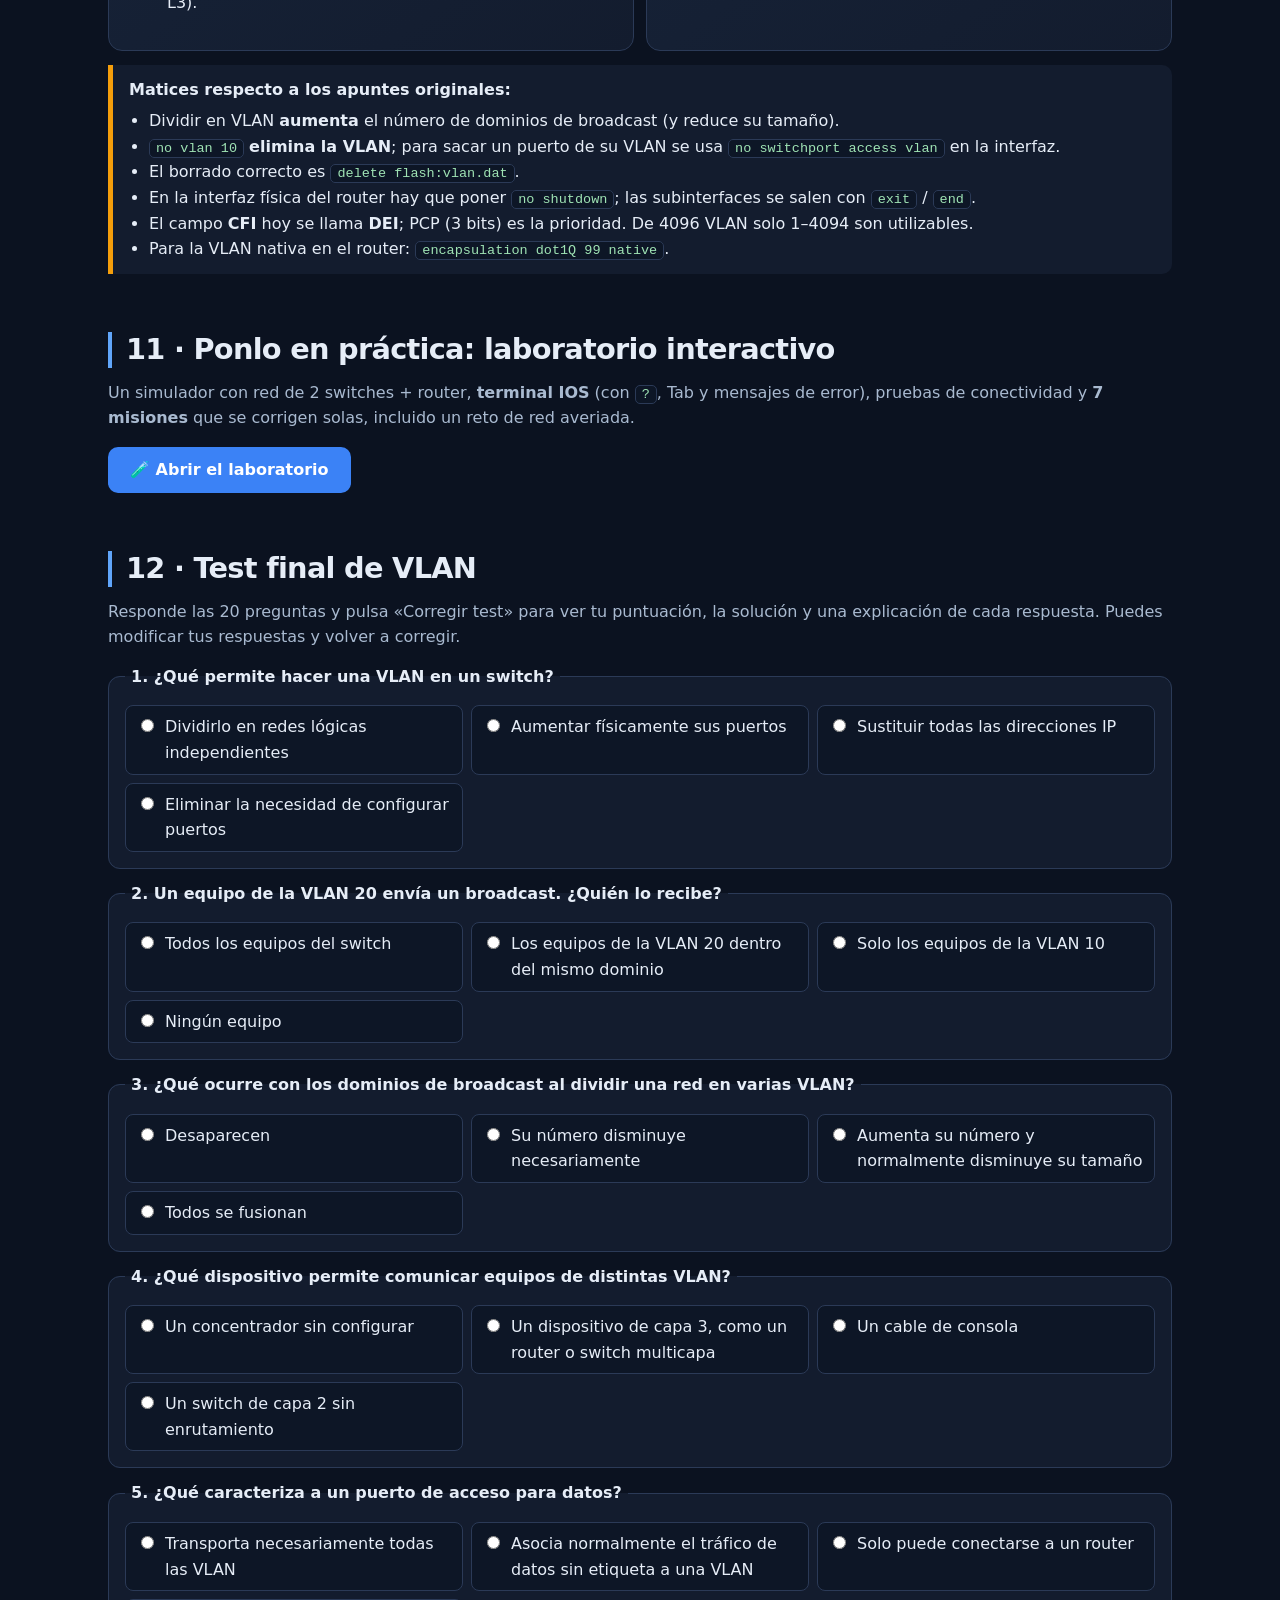
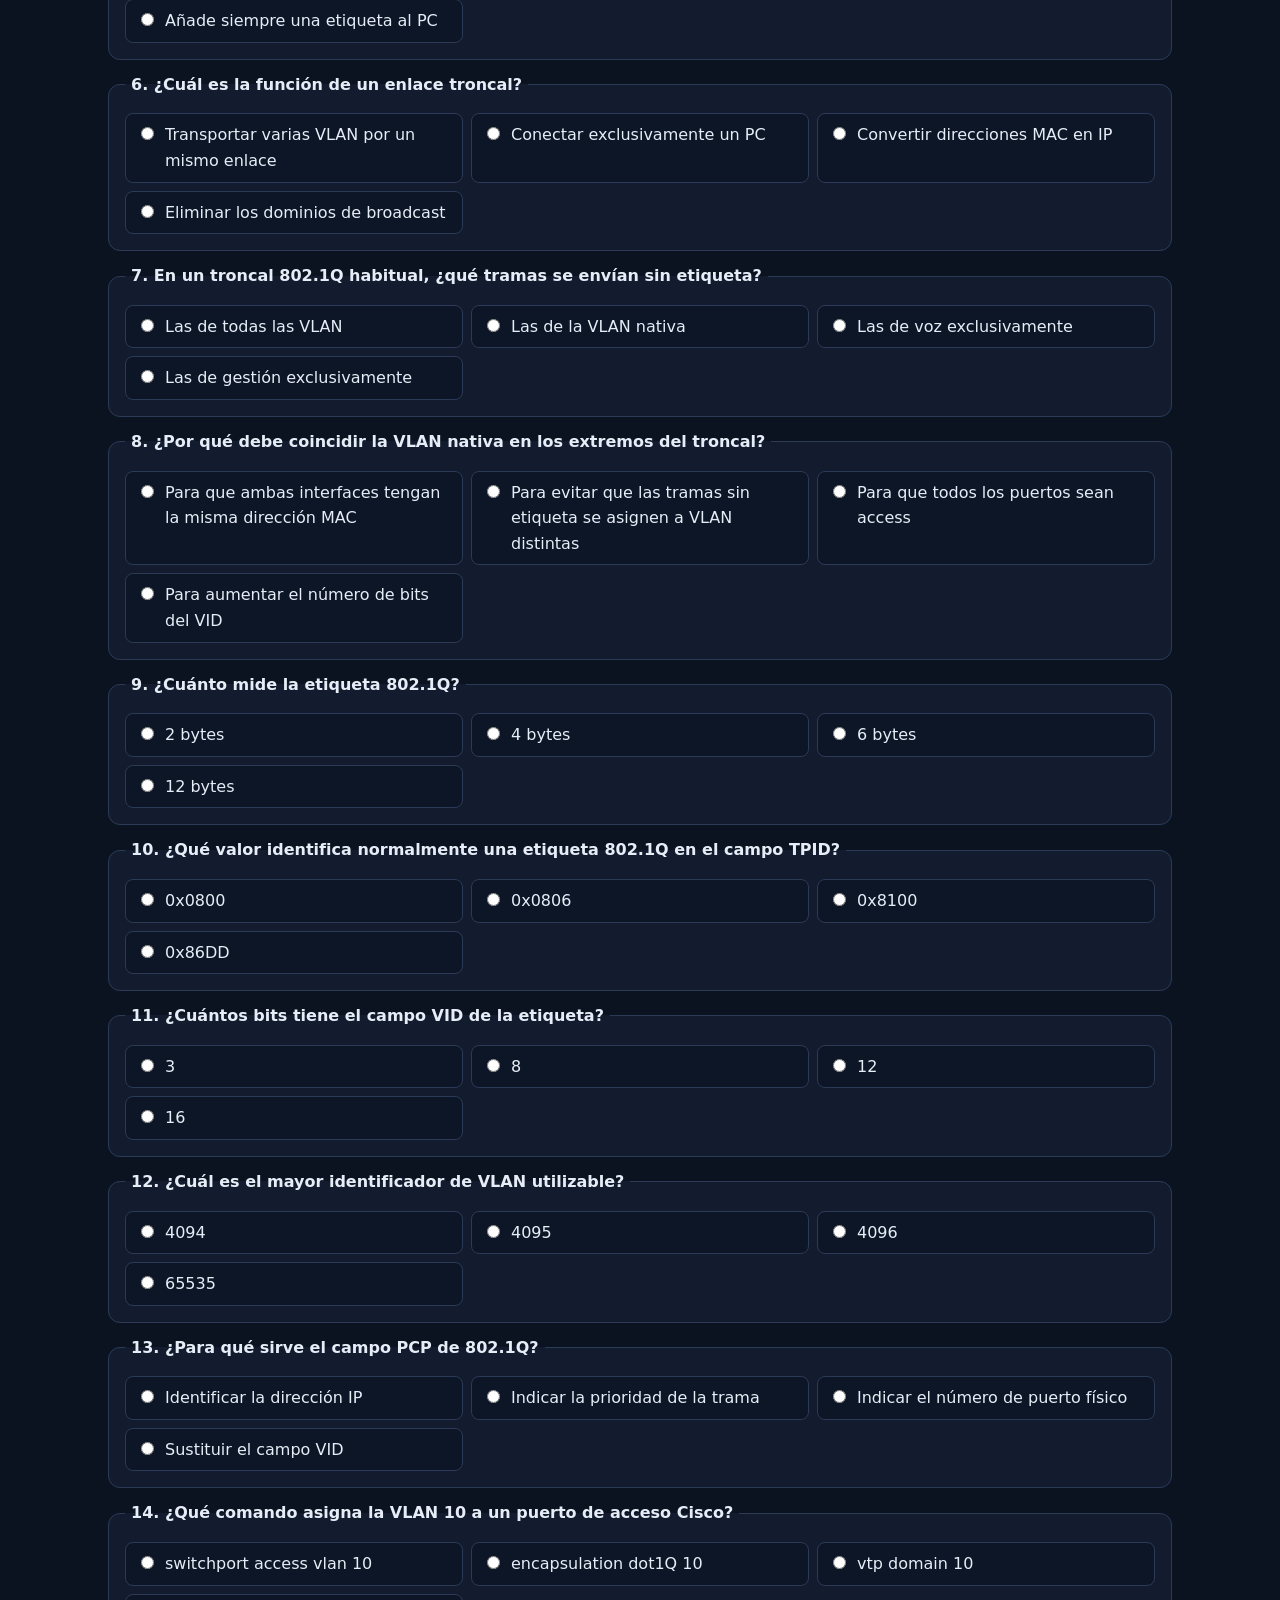
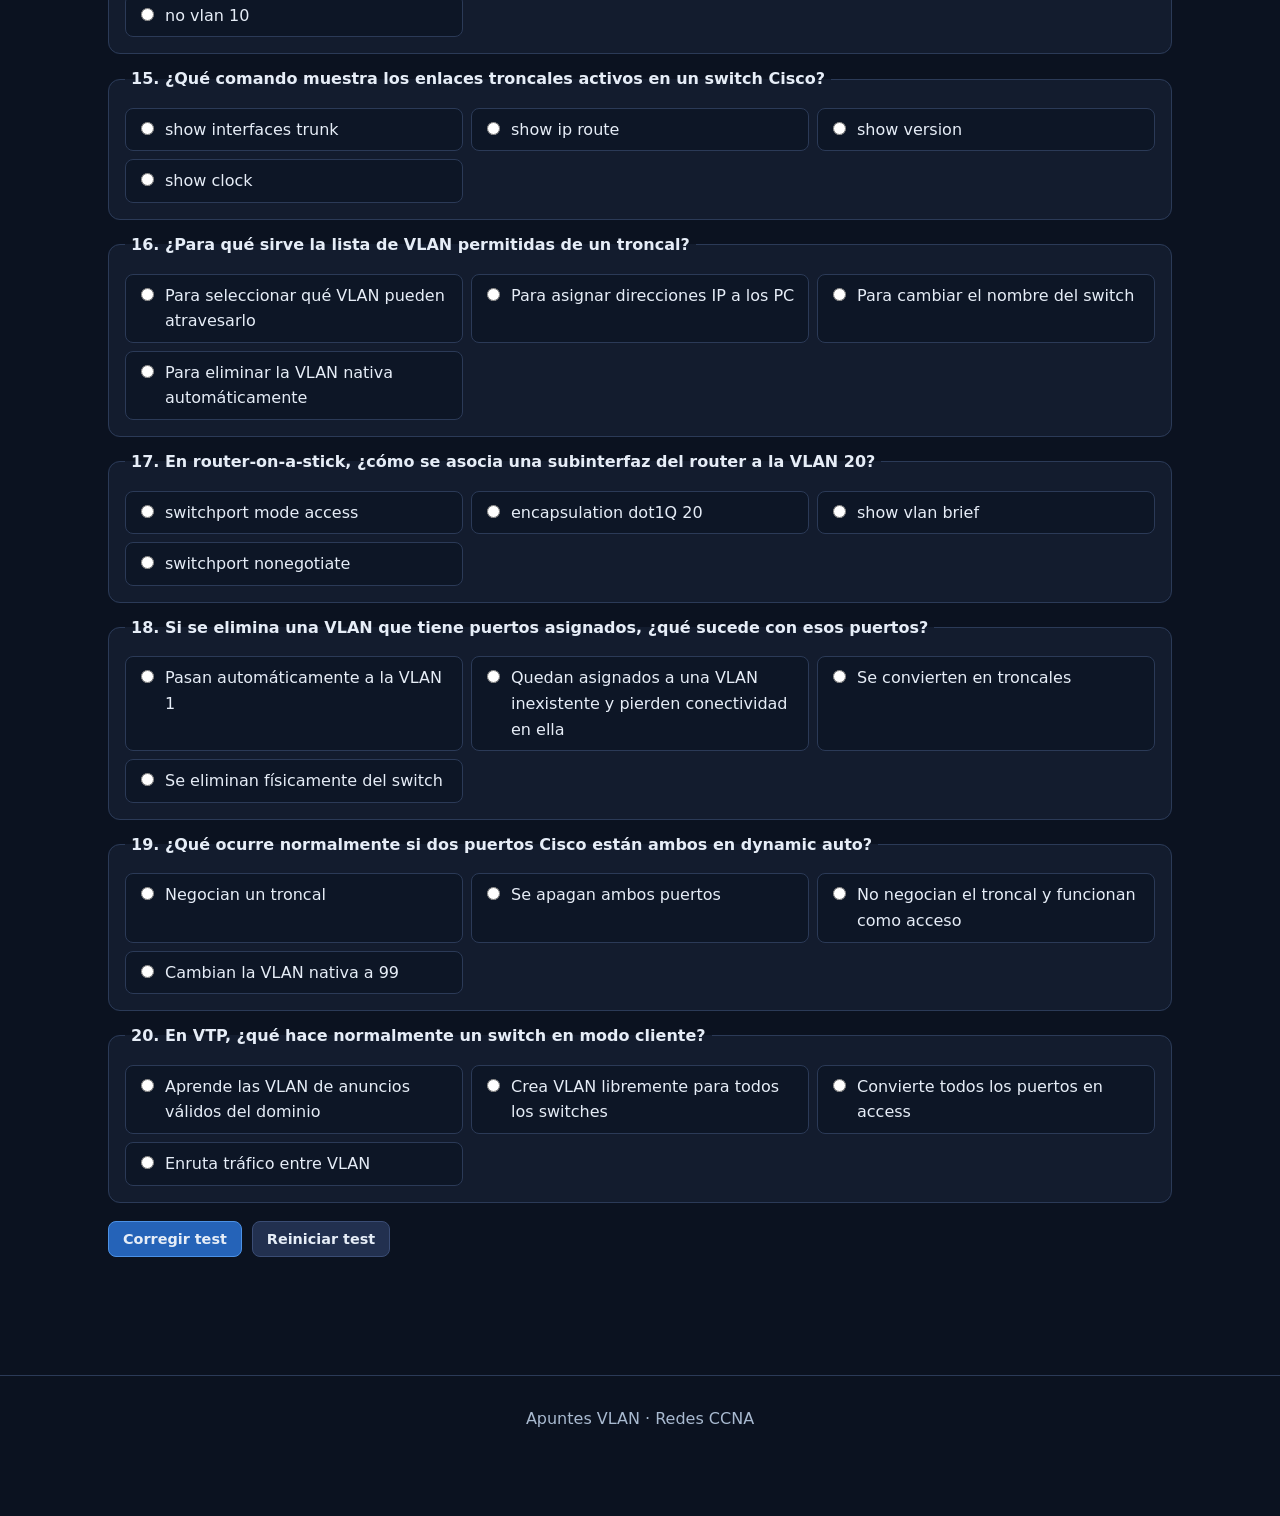
==== commit 6438aa25: "Añadir test final de VLAN Co-authored-by: Copilot <223556219+Copilot@users.noreply.github.com>" ====
--- a/index.html
+++ b/index.html
@@ -29,6 +29,7 @@
   <a href="#extras">9 · DTP y VTP</a>
   <a href="#resumen">10 · Resumen</a>
   <a href="laboratorio.html"><b>🧪 Laboratorio</b></a>
+  <a href="#test">12 · Test final</a>
 </nav>
 <div class="presentation-tools" aria-label="Controles de presentación">
   <button type="button" id="presentation-toggle" aria-pressed="false">⛶ Modo presentación</button>
@@ -202,6 +203,18 @@
   <p class="lead">Un simulador con red de 2 switches + router, <b>terminal IOS</b> (con <code>?</code>, Tab y mensajes de error), pruebas de conectividad y <b>7 misiones</b> que se corrigen solas, incluido un reto de red averiada.</p>
   <p><a href="laboratorio.html" style="display:inline-block;background:var(--v10);color:#fff;padding:10px 22px;border-radius:10px;font-weight:700;text-decoration:none">🧪 Abrir el laboratorio</a></p>
 </section>
+<section id="test">
+  <h2>12 · Test final de VLAN</h2>
+  <p class="lead">Responde las 20 preguntas y pulsa «Corregir test» para ver tu puntuación, la solución y una explicación de cada respuesta. Puedes modificar tus respuestas y volver a corregir.</p>
+  <form id="quiz-form">
+    <div id="quiz-questions"></div>
+    <div class="quiz-actions">
+      <button type="submit">Corregir test</button>
+      <button type="reset">Reiniciar test</button>
+      <output id="quiz-score" aria-live="polite"></output>
+    </div>
+  </form>
+</section>
 </main>
 <footer>Apuntes VLAN · Redes CCNA</footer>
 <script src="engine.js"></script>
@@ -209,5 +222,6 @@
 <script src="scenes2.js"></script>
 <script src="scenes3.js"></script>
 <script src="presentation.js"></script>
+<script src="quiz.js"></script>
 </body>
 </html>
--- a/style.css
+++ b/style.css
@@ -44,6 +44,19 @@
 .box{border-left:5px solid var(--v30);background:var(--card);padding:12px 16px;border-radius:0 10px 10px 0;margin:14px 0}
 .box.bad{border-color:var(--bad)}.box.ok{border-color:var(--ok)}.box.info{border-color:var(--v10)}
 .box ul{margin:6px 0 0;padding-left:20px}
+.quiz-question{min-width:0;background:var(--card);border:1px solid var(--line);border-radius:12px;padding:16px;margin:12px 0}
+.quiz-question legend{padding:0 6px;font-weight:700;color:var(--ink)}
+.quiz-options{display:grid;grid-template-columns:repeat(auto-fit,minmax(min(100%,260px),1fr));gap:8px}
+.quiz-options label{display:flex;align-items:baseline;gap:8px;padding:8px 10px;background:#0d1626;border:1px solid var(--line);border-radius:8px;cursor:pointer}
+.quiz-options label:has(input:checked){border-color:#7cb2ff;background:#1b3353}
+.quiz-feedback{margin:10px 0 0;font-size:.9rem;color:var(--ink)}
+.quiz-feedback:empty{display:none}
+.quiz-feedback.correct{color:#86efac}.quiz-feedback.incorrect{color:#fca5a5}.quiz-feedback.unanswered{color:#fde68a}
+.quiz-actions{display:flex;gap:10px;align-items:center;flex-wrap:wrap;margin-top:18px}
+.quiz-actions button{background:#22304f;color:var(--ink);border:1px solid #3a4c74;border-radius:8px;padding:9px 14px;font:600 .9rem "Segoe UI",system-ui,sans-serif;cursor:pointer}
+.quiz-actions button[type=submit]{background:#2563b8;border-color:#4c91e6}
+.quiz-actions button:hover{filter:brightness(1.15)}
+#quiz-score{font-weight:700;color:#e6edf7}
 
 /* reproductor */
 .player{background:var(--card);border:1px solid #344661;border-radius:16px;overflow:hidden;margin:20px 0;box-shadow:0 14px 32px #0003}
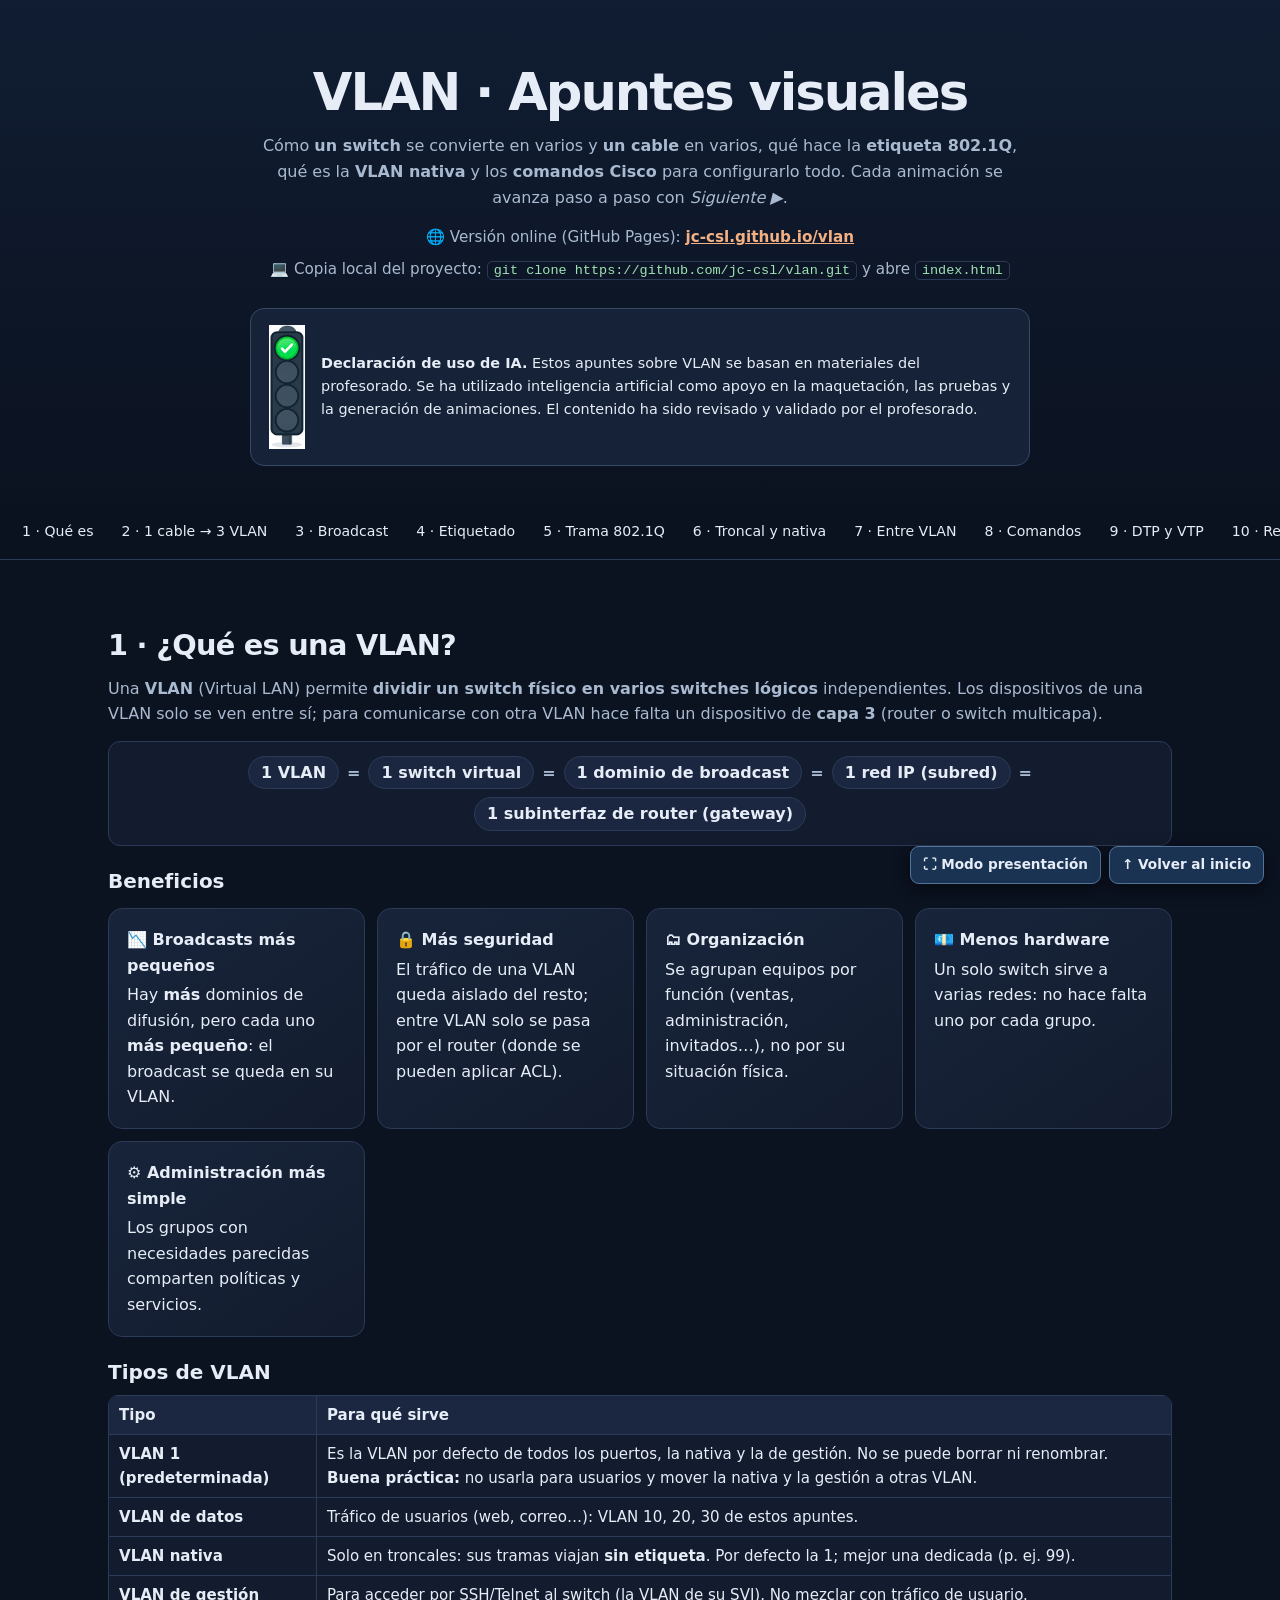
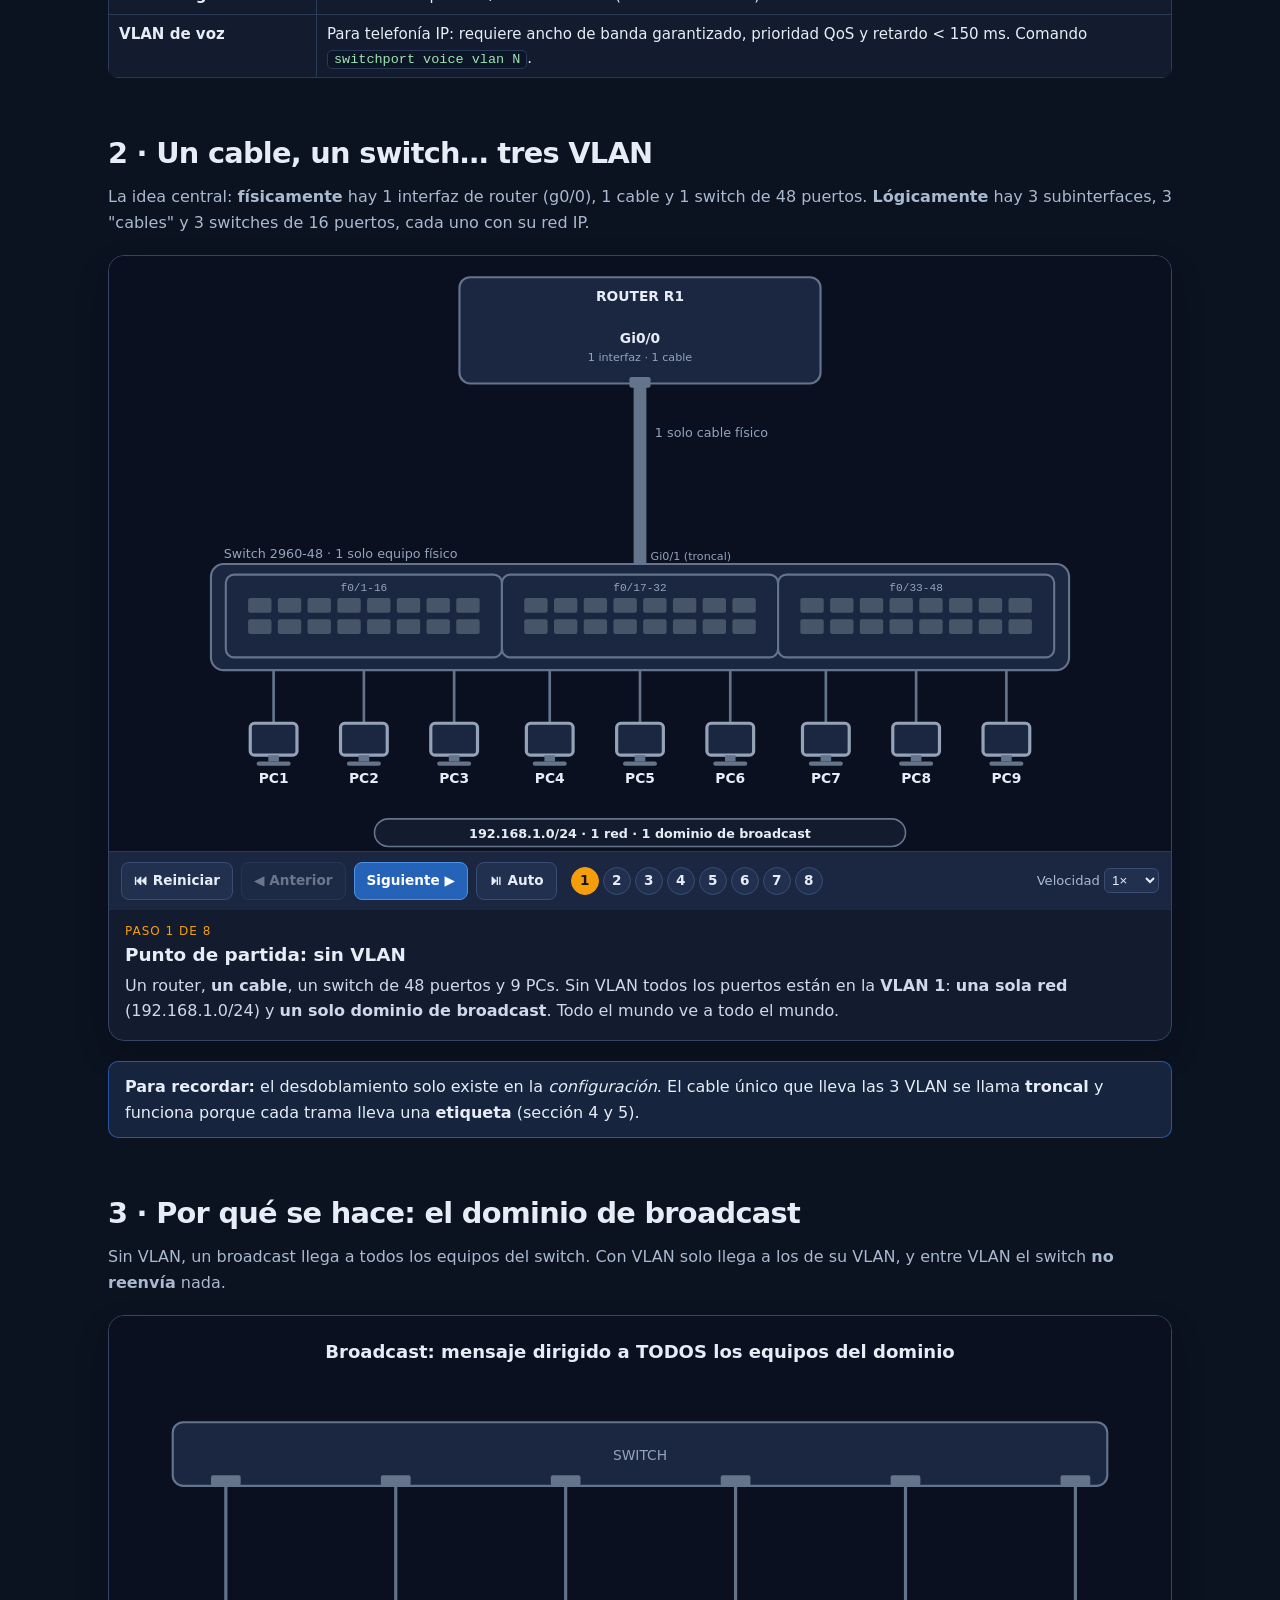
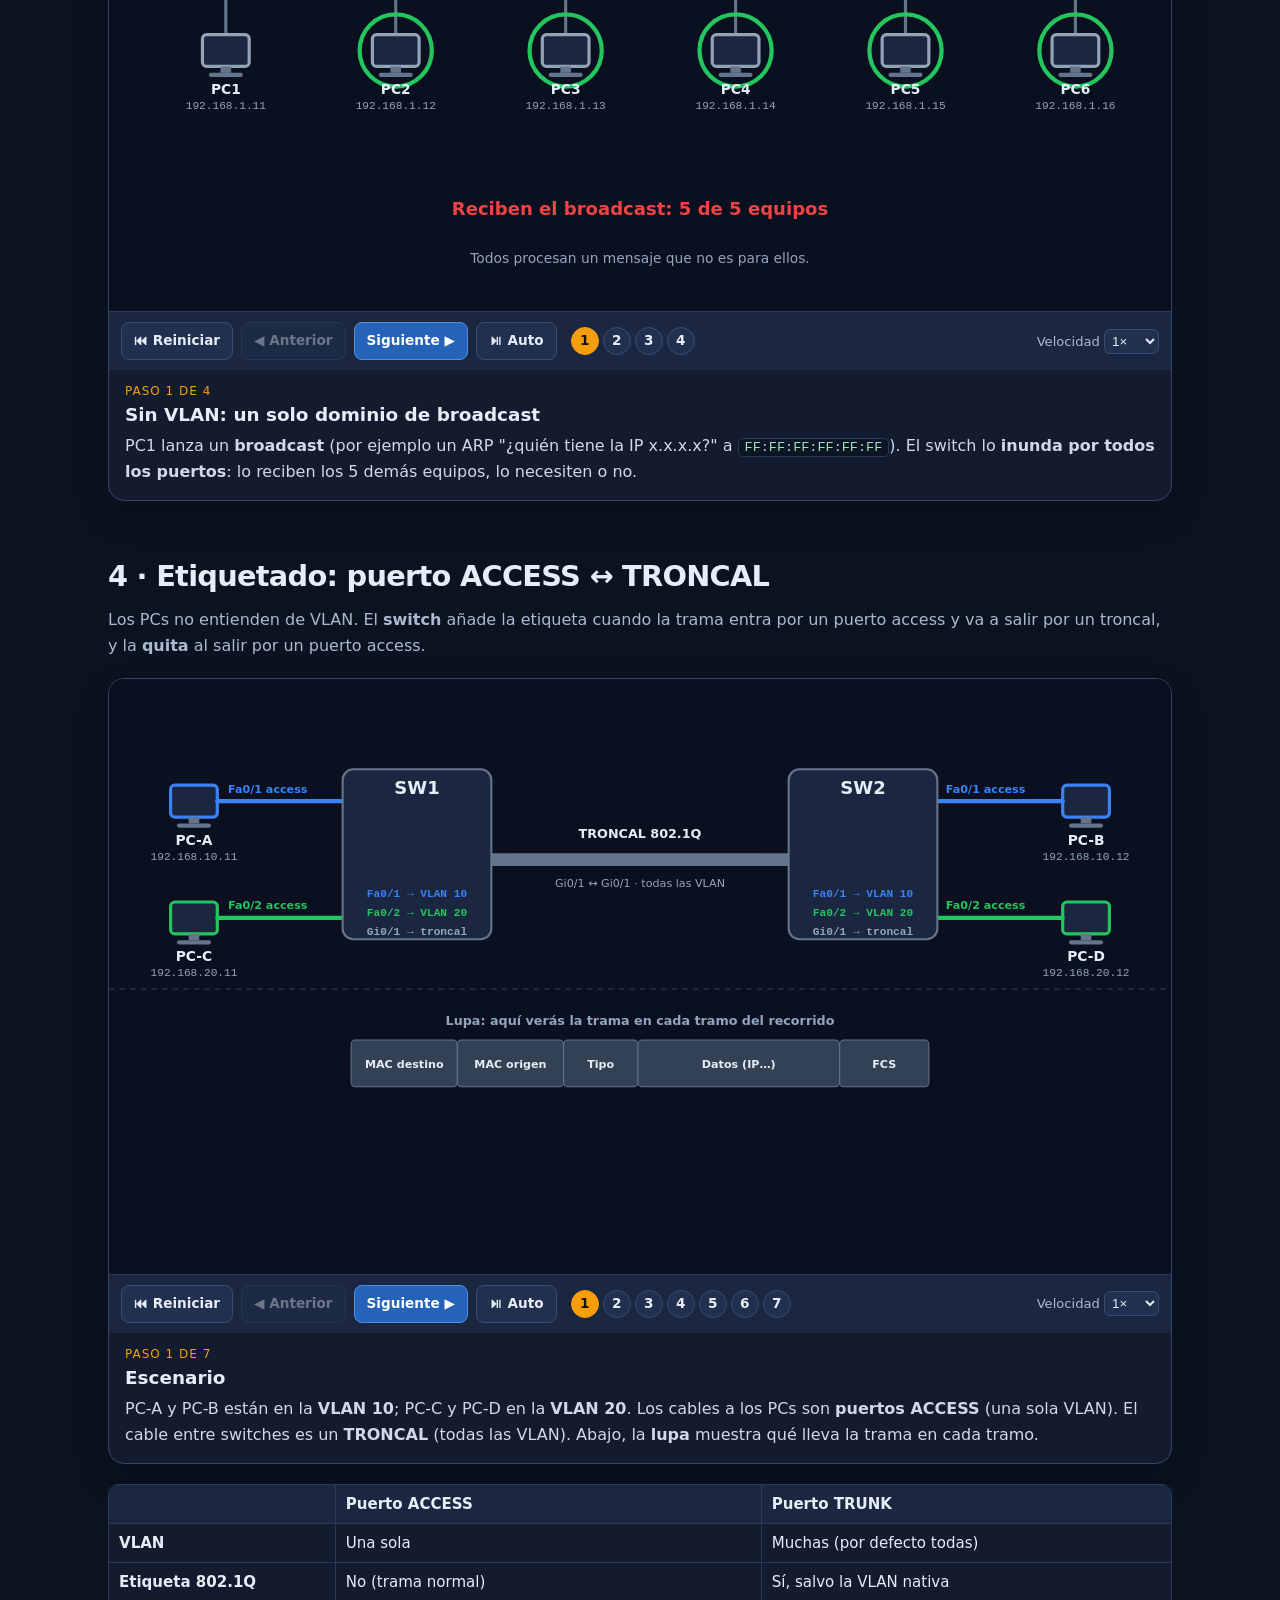
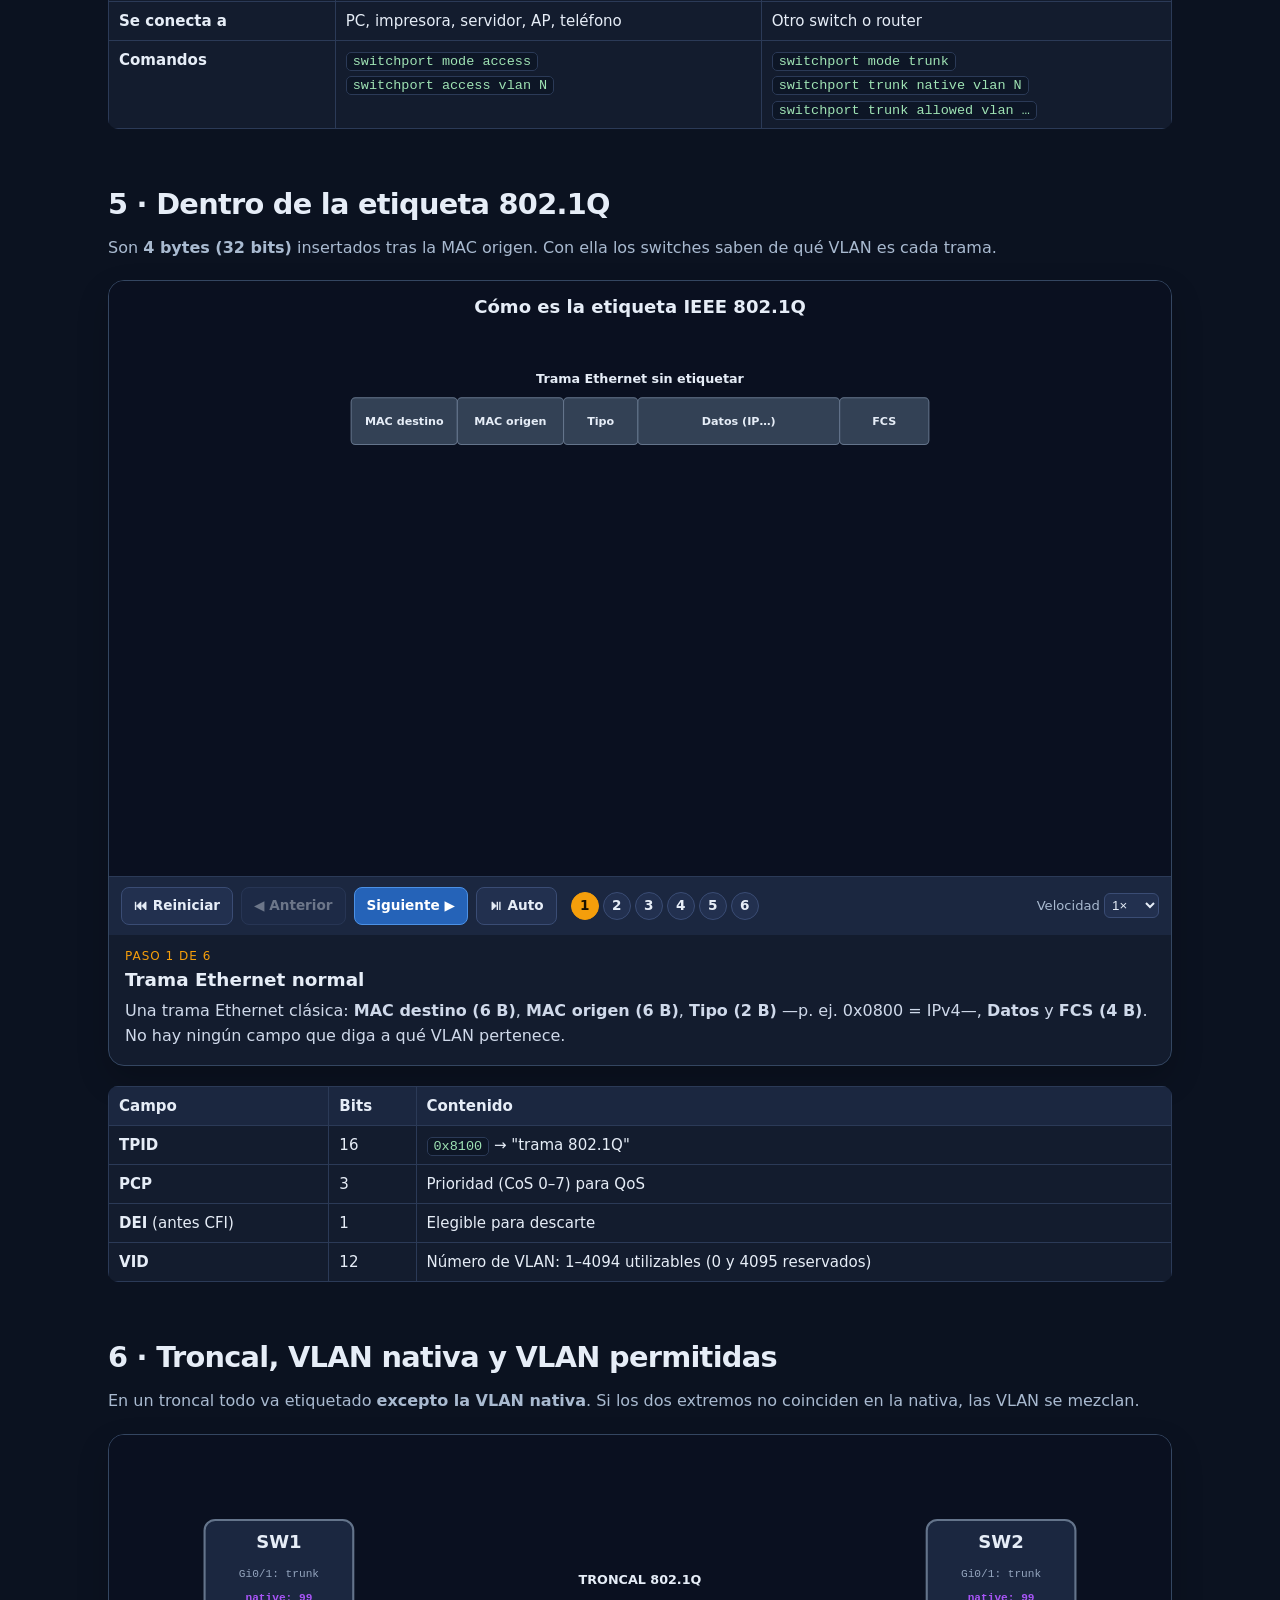
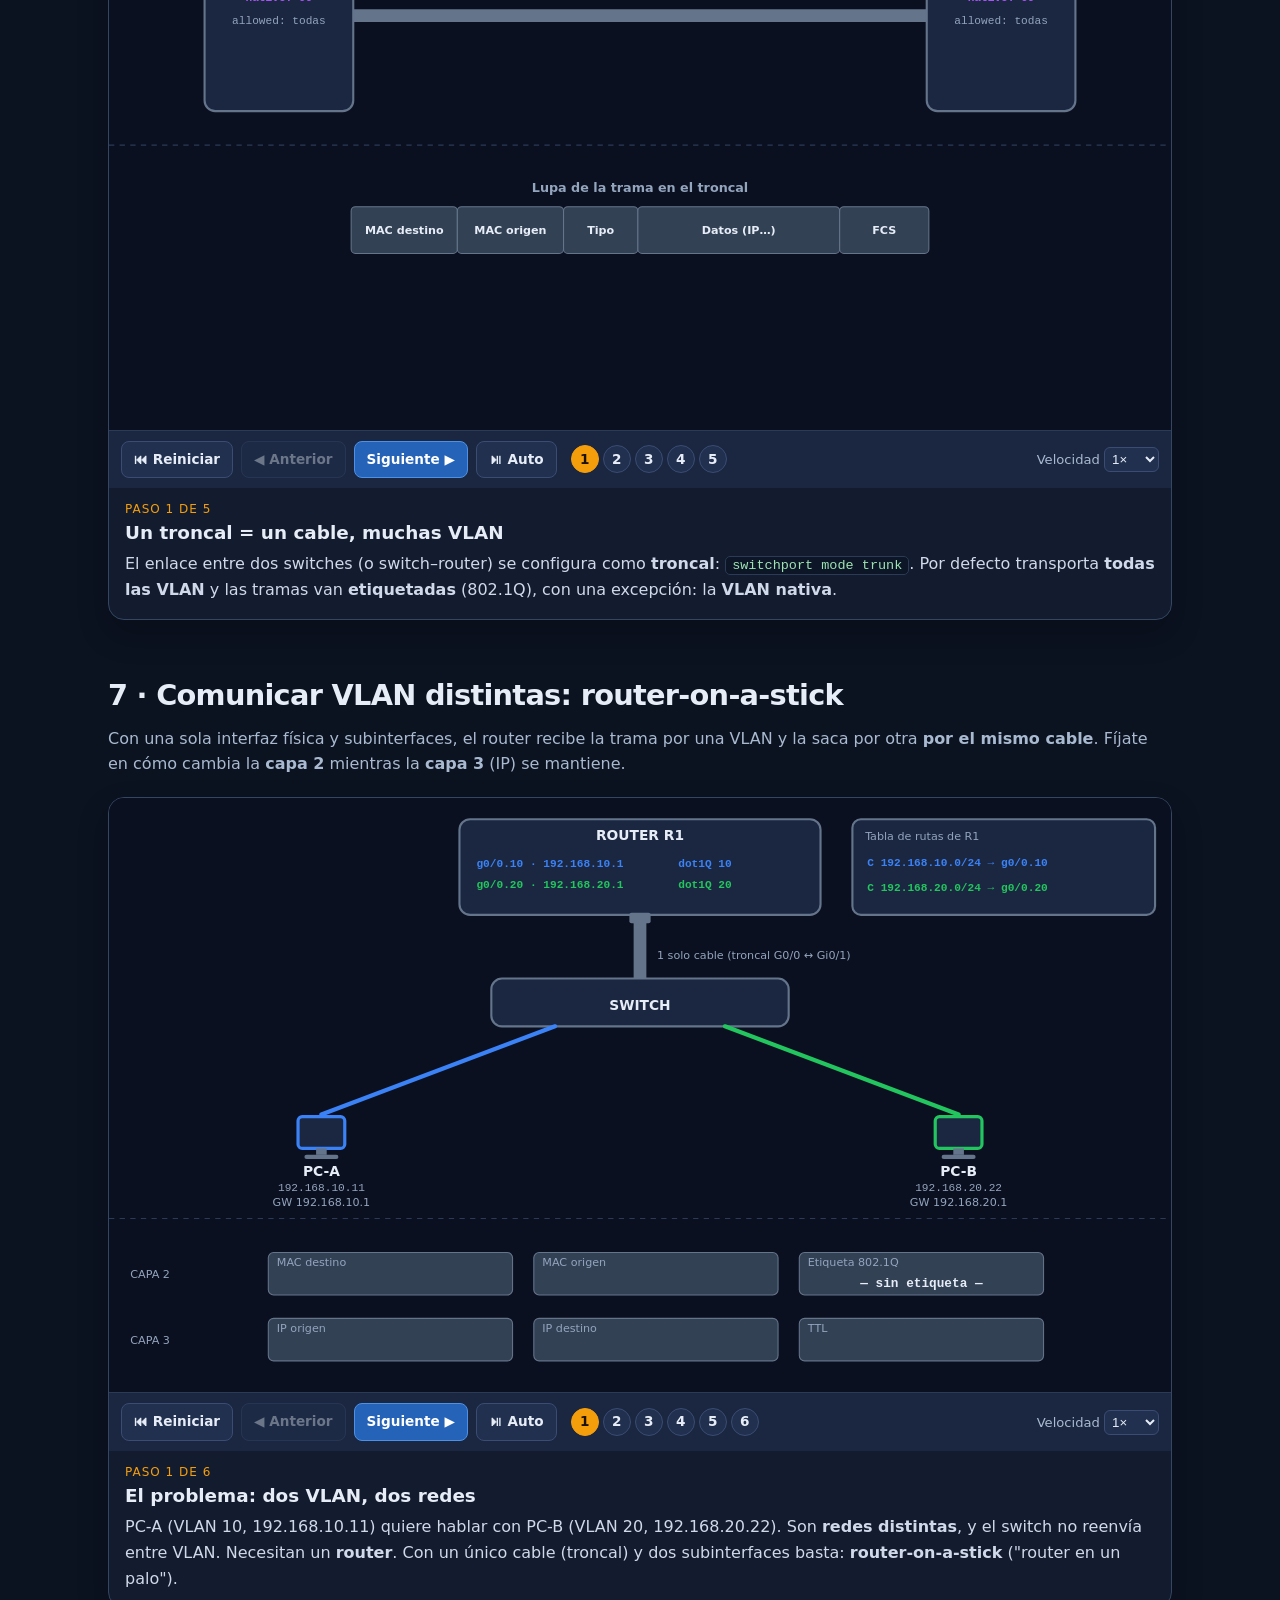
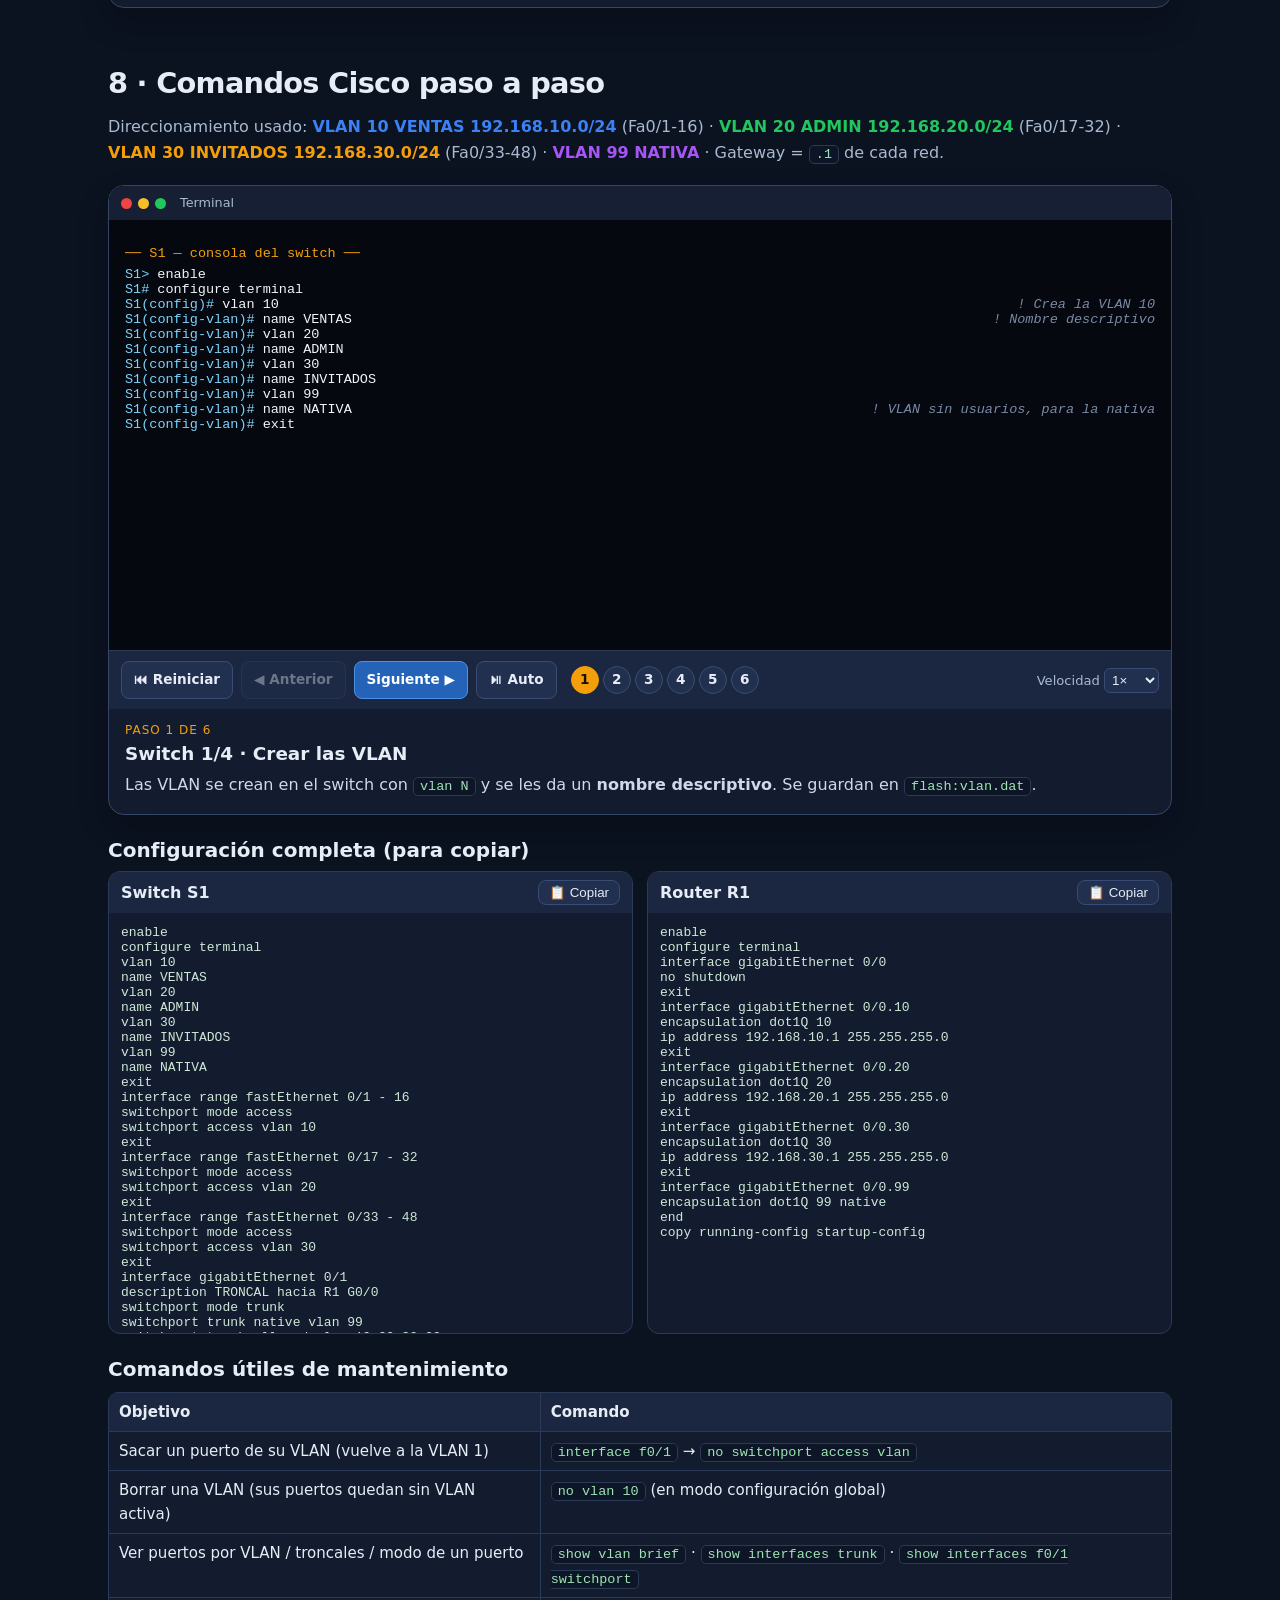
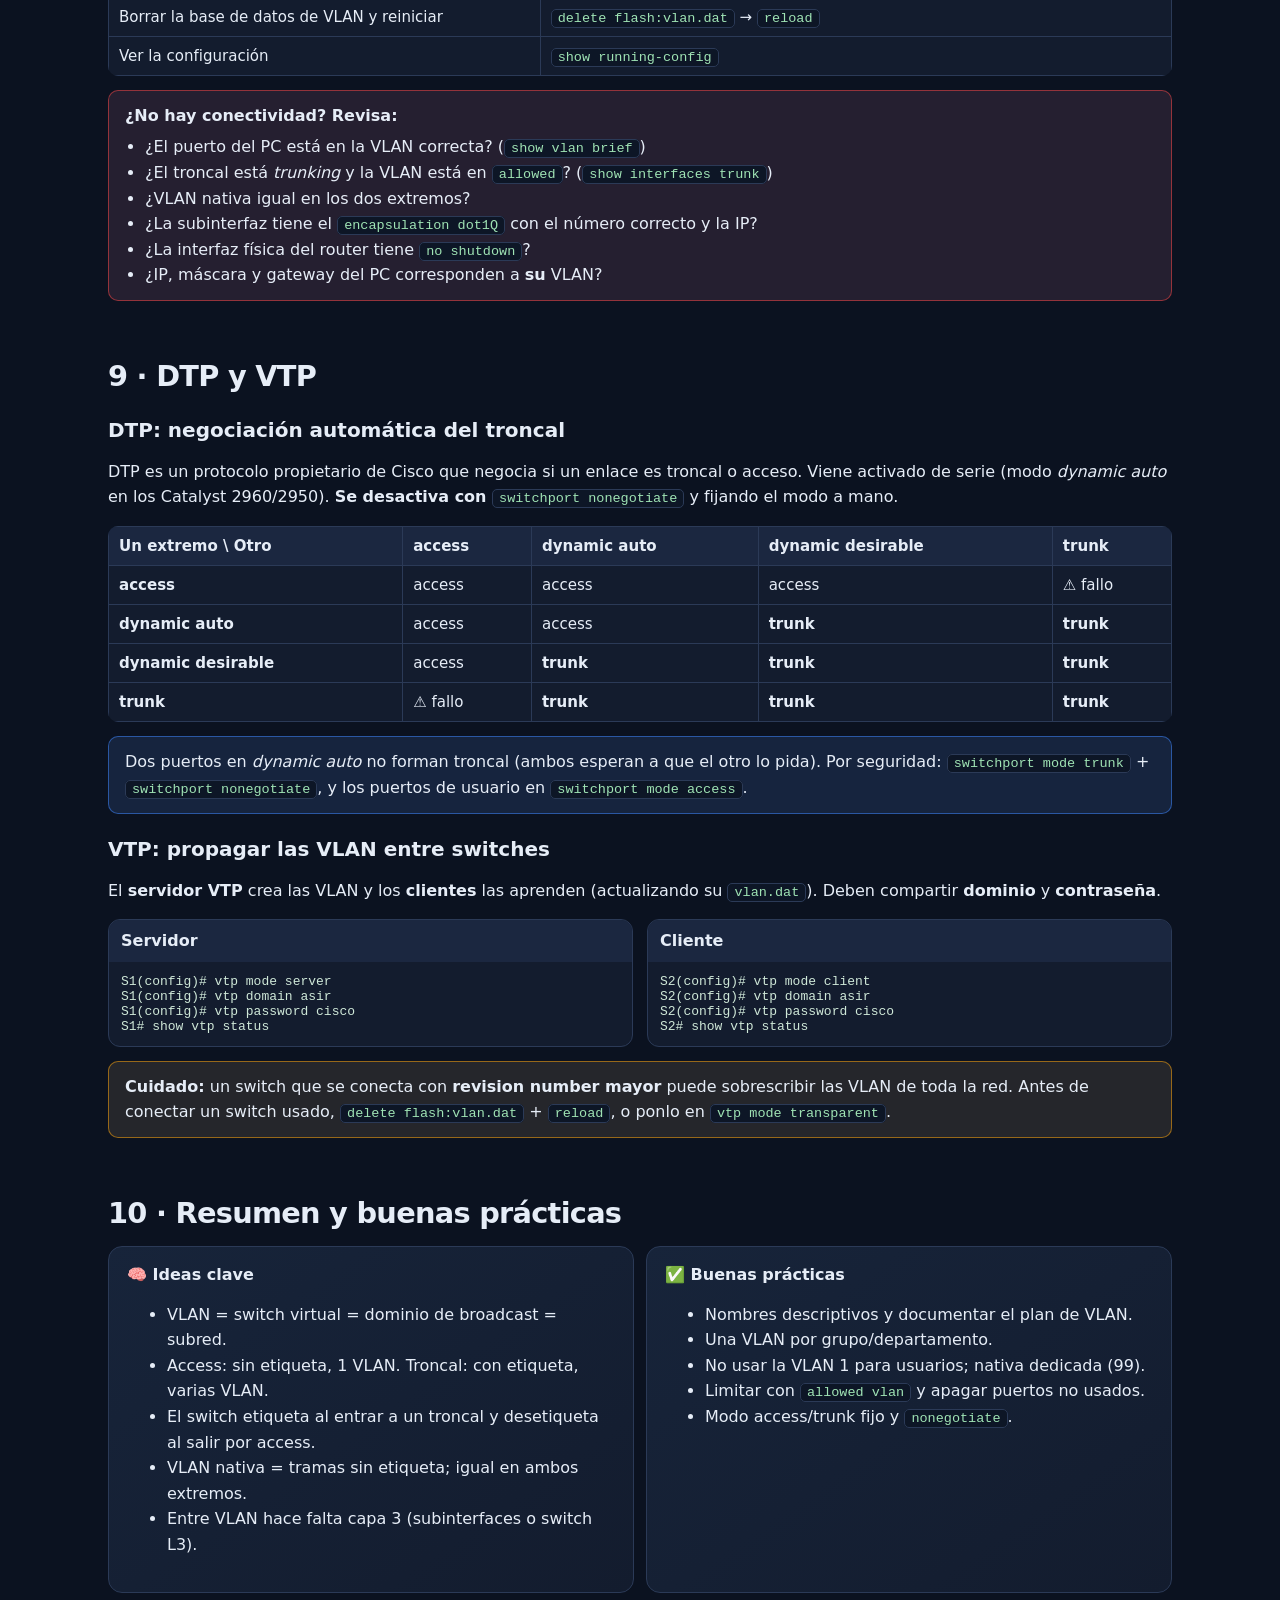
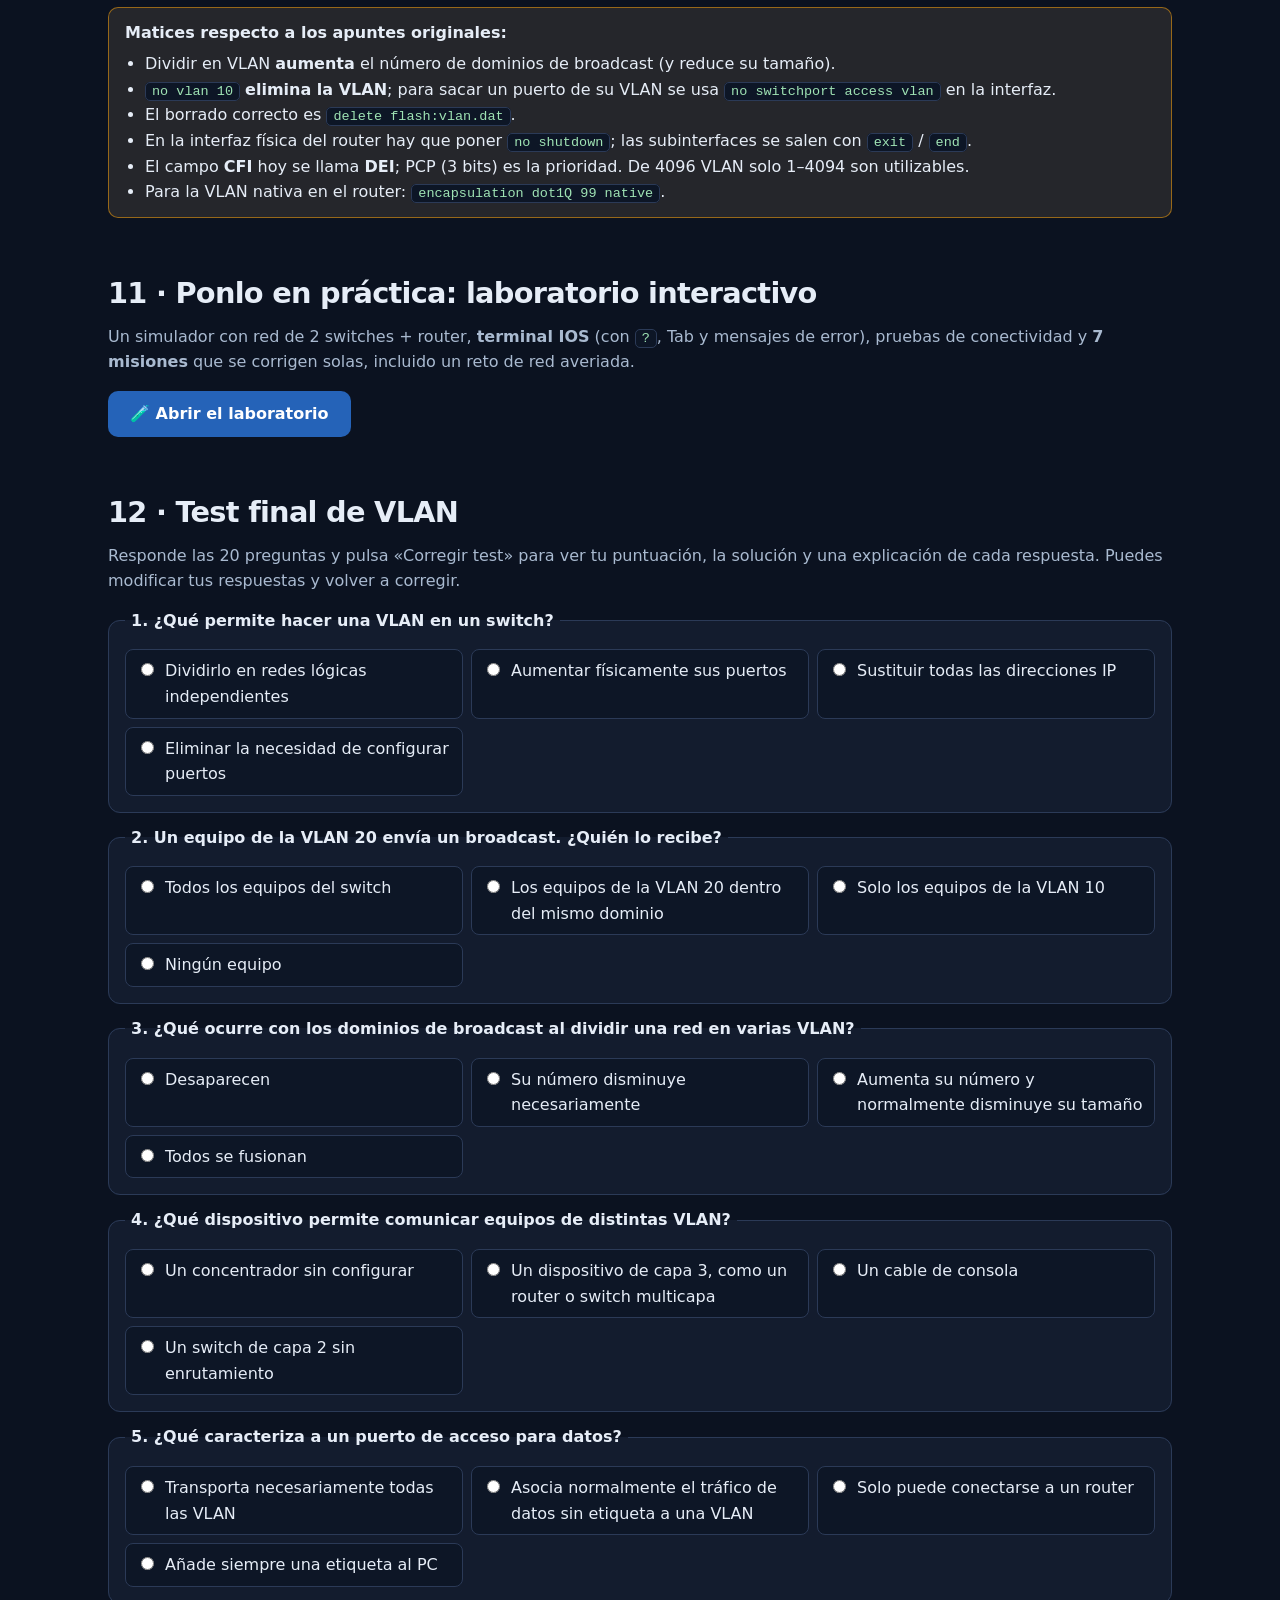
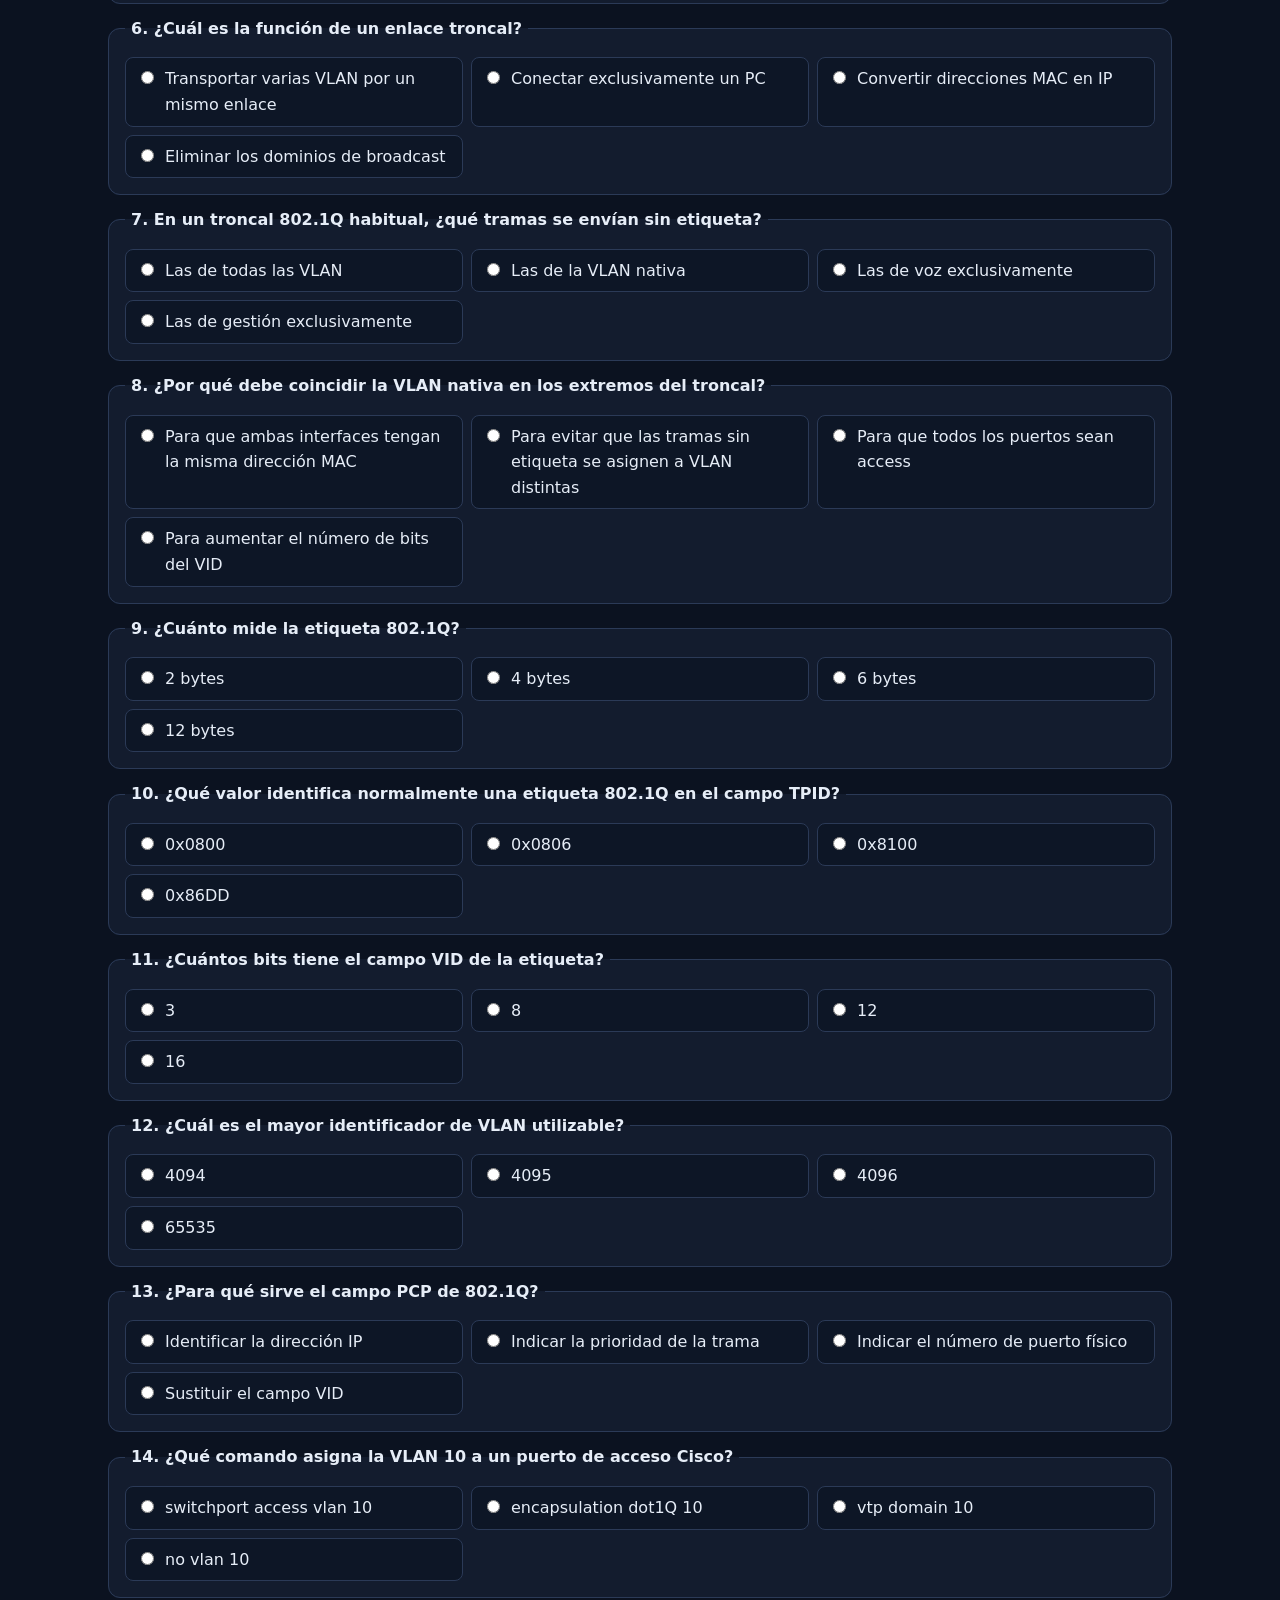
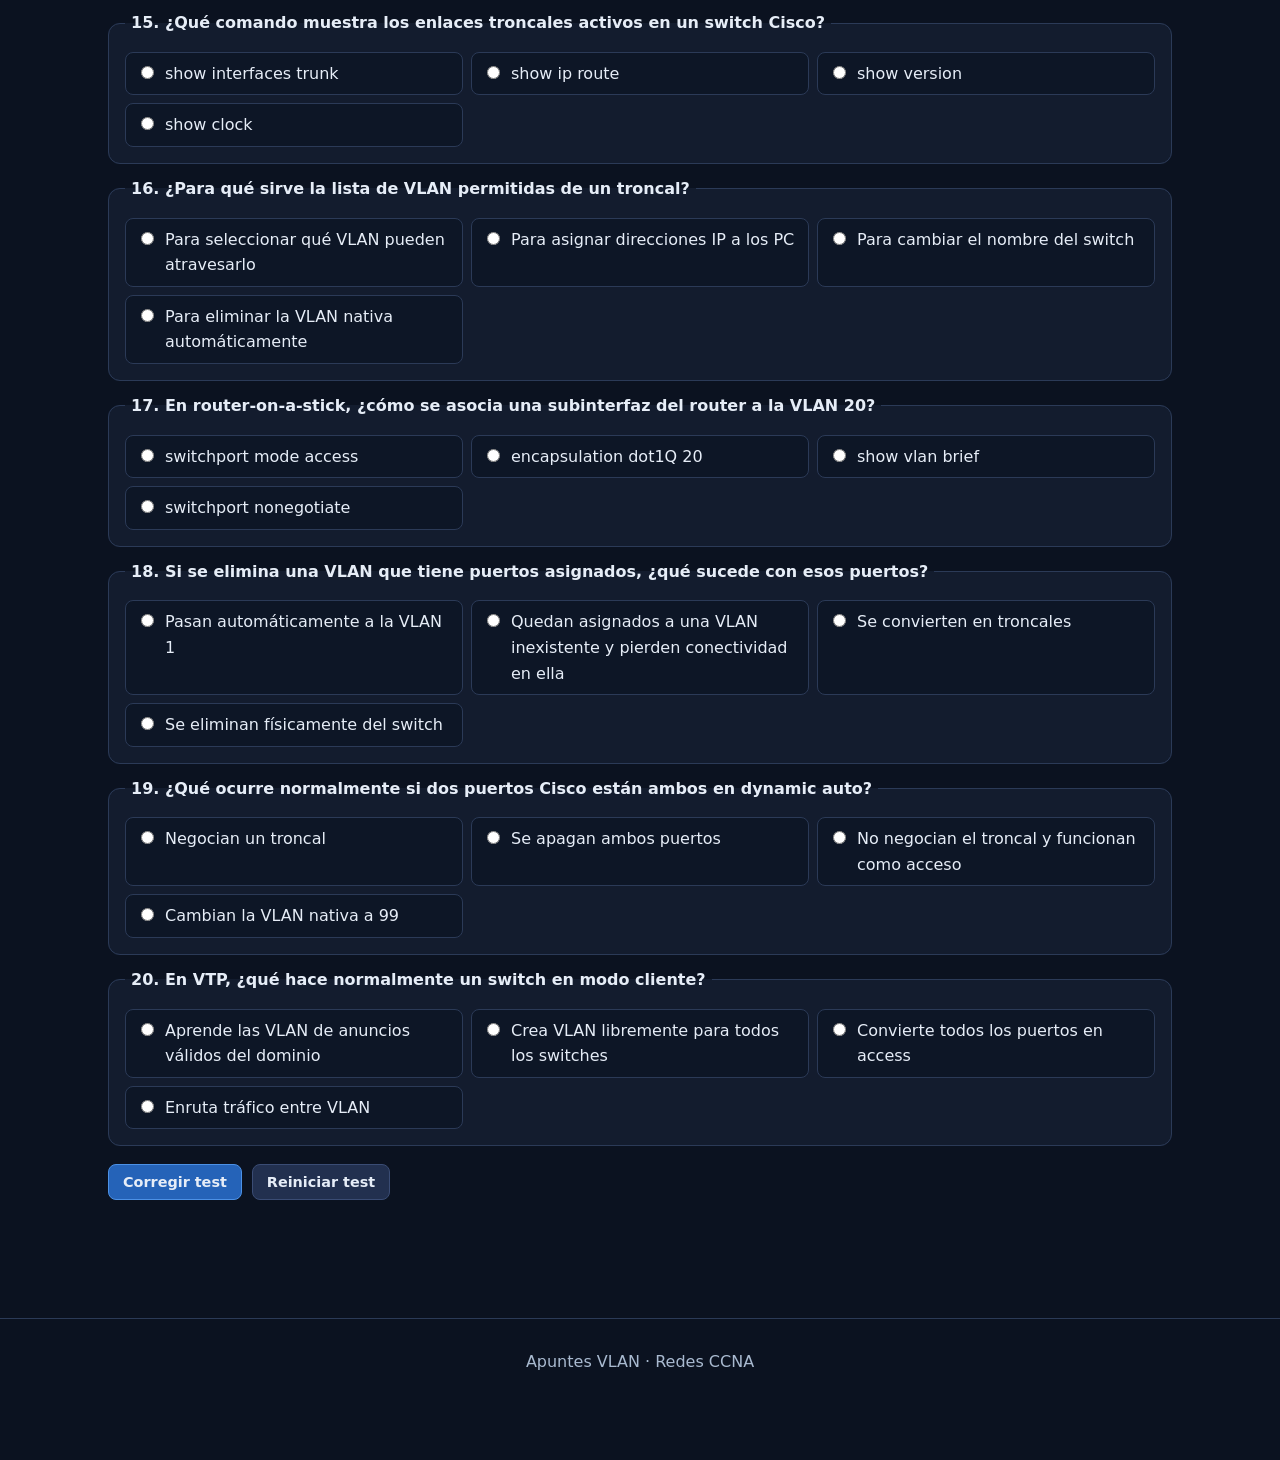
==== commit f761733b: "Mejorar accesibilidad, móvil y limpieza del laboratorio - Portada: comando git clone para obtener la" ====
--- a/index.html
+++ b/index.html
@@ -8,10 +8,10 @@
 </head>
 <body>
 <header class="hero" id="inicio">
-  <div class="hero-kicker">REDES · GUÍA INTERACTIVA</div>
   <h1>VLAN · Apuntes visuales</h1>
   <p>Cómo <b>un switch</b> se convierte en varios y <b>un cable</b> en varios, qué hace la <b>etiqueta 802.1Q</b>, qué es la <b>VLAN nativa</b> y los <b>comandos Cisco</b> para configurarlo todo. Cada animación se avanza paso a paso con <i>Siguiente ▶</i>.</p>
   <p class="web-online" style="margin:1em auto 0;font-size:.95rem">🌐 Versión online (GitHub Pages): <a href="https://jc-csl.github.io/vlan/" style="color:#f3b183;font-weight:700">jc-csl.github.io/vlan</a></p>
+  <p class="web-local" style="margin:.5em auto 0;font-size:.95rem;overflow-wrap:anywhere">💻 Copia local del proyecto: <code>git clone https://github.com/jc-csl/vlan.git</code> y abre <code>index.html</code></p>
   <div class="ai-declaration">
     <img src="semaforo-verde.png" alt="Semáforo verde">
     <p><b>Declaración de uso de IA.</b> Estos apuntes sobre VLAN se basan en materiales del profesorado. Se ha utilizado inteligencia artificial como apoyo en la maquetación, las pruebas y la generación de animaciones. El contenido ha sido revisado y validado por el profesorado.</p>
@@ -171,14 +171,14 @@
 <section id="resumen">
   <h2>10 · Resumen y buenas prácticas</h2>
   <div class="cards">
-    <div class="card"><h4>🧠 Ideas clave</h4><ul>
+    <div class="card"><h3>🧠 Ideas clave</h3><ul>
       <li>VLAN = switch virtual = dominio de broadcast = subred.</li>
       <li>Access: sin etiqueta, 1 VLAN. Troncal: con etiqueta, varias VLAN.</li>
       <li>El switch etiqueta al entrar a un troncal y desetiqueta al salir por access.</li>
       <li>VLAN nativa = tramas sin etiqueta; igual en ambos extremos.</li>
       <li>Entre VLAN hace falta capa 3 (subinterfaces o switch L3).</li>
     </ul></div>
-    <div class="card"><h4>✅ Buenas prácticas</h4><ul>
+    <div class="card"><h3>✅ Buenas prácticas</h3><ul>
       <li>Nombres descriptivos y documentar el plan de VLAN.</li>
       <li>Una VLAN por grupo/departamento.</li>
       <li>No usar la VLAN 1 para usuarios; nativa dedicada (99).</li>
@@ -201,7 +201,7 @@
 <section id="lab">
   <h2>11 · Ponlo en práctica: laboratorio interactivo</h2>
   <p class="lead">Un simulador con red de 2 switches + router, <b>terminal IOS</b> (con <code>?</code>, Tab y mensajes de error), pruebas de conectividad y <b>7 misiones</b> que se corrigen solas, incluido un reto de red averiada.</p>
-  <p><a href="laboratorio.html" style="display:inline-block;background:var(--v10);color:#fff;padding:10px 22px;border-radius:10px;font-weight:700;text-decoration:none">🧪 Abrir el laboratorio</a></p>
+  <p><a href="laboratorio.html" style="display:inline-block;background:#2563b8;color:#fff;padding:10px 22px;border-radius:10px;font-weight:700;text-decoration:none">🧪 Abrir el laboratorio</a></p>
 </section>
 <section id="test">
   <h2>12 · Test final de VLAN</h2>
--- a/style.css
+++ b/style.css
@@ -5,8 +5,7 @@
 body{margin:0;background:var(--bg);color:var(--ink);font:16px/1.6 "Segoe UI",system-ui,sans-serif}
 a{color:#7cb2ff}
 code{background:#0d1626;border:1px solid var(--line);border-radius:5px;padding:1px 6px;font:13.5px Consolas,"Courier New",monospace;color:#9fe3b4}
-header.hero{padding:64px 20px 38px;text-align:center;background:radial-gradient(ellipse at 50% 0,#1d385a 0,transparent 58%),linear-gradient(180deg,#101d32,#0b1220)}
-.hero-kicker{color:#7dd3fc;font-size:.74rem;letter-spacing:.16em;font-weight:700;margin-bottom:12px}
+header.hero{padding:64px 20px 38px;text-align:center;background:linear-gradient(180deg,#101d32,#0b1220)}
 header.hero h1{margin:0 0 12px;font-size:clamp(2rem,4vw,3.3rem);letter-spacing:-.04em;line-height:1.12}
 header.hero p{margin:0 auto;max-width:780px;color:var(--mute)}
 .ai-declaration{display:flex;align-items:center;gap:16px;max-width:780px;margin:26px auto 0;padding:16px 18px;text-align:left;background:#18253bd9;border:1px solid #354864;border-radius:14px}
@@ -28,12 +27,12 @@
 :focus-visible{outline:3px solid #7dd3fc;outline-offset:3px}
 main{max-width:1100px;margin:0 auto;padding:10px 18px 60px}
 section{margin:58px 0}
-h2{font-size:clamp(1.35rem,2.4vw,1.8rem);line-height:1.25;letter-spacing:-.025em;margin:0 0 12px;border-left:4px solid #60a5fa;padding-left:14px}
-h3{margin:22px 0 8px}
+h2{font-size:clamp(1.35rem,2.4vw,1.8rem);line-height:1.25;letter-spacing:-.025em;margin:0 0 12px}
+h3{margin:22px 0 8px;font-size:1.25rem;line-height:1.3}
 .lead{color:var(--mute);margin:0 0 14px}
 .cards{display:grid;grid-template-columns:repeat(auto-fit,minmax(240px,1fr));gap:12px;margin:14px 0}
 .card{background:linear-gradient(145deg,#17243a,var(--card));border:1px solid var(--line);border-radius:14px;padding:18px}
-.card h4{margin:0 0 4px}
+.card :is(h3,h4){margin:0 0 4px;font-size:1rem}
 .eq{display:flex;flex-wrap:wrap;gap:8px;align-items:center;justify-content:center;background:var(--card);border:1px solid var(--line);border-radius:12px;padding:14px;margin:14px 0;font-weight:600}
 .eq span.s{color:var(--mute)}
 .pill{background:var(--card2);border:1px solid var(--line);border-radius:999px;padding:3px 12px}
@@ -41,8 +40,8 @@
 table{border-collapse:collapse;width:100%;margin:10px 0;background:var(--card);border-radius:10px;overflow:hidden;font-size:.94rem}
 th,td{border:1px solid var(--line);padding:7px 10px;text-align:left;vertical-align:top}
 th{background:var(--card2)}
-.box{border-left:5px solid var(--v30);background:var(--card);padding:12px 16px;border-radius:0 10px 10px 0;margin:14px 0}
-.box.bad{border-color:var(--bad)}.box.ok{border-color:var(--ok)}.box.info{border-color:var(--v10)}
+.box{--c:var(--v30);border:1px solid var(--line);background:var(--card);border:1px solid color-mix(in srgb,var(--c) 55%,transparent);background:color-mix(in srgb,var(--c) 8%,var(--card));padding:12px 16px;border-radius:10px;margin:14px 0}
+.box.bad{--c:var(--bad)}.box.ok{--c:var(--ok)}.box.info{--c:var(--v10)}
 .box ul{margin:6px 0 0;padding-left:20px}
 .quiz-question{min-width:0;background:var(--card);border:1px solid var(--line);border-radius:12px;padding:16px;margin:12px 0}
 .quiz-question legend{padding:0 6px;font-weight:700;color:var(--ink)}
@@ -66,7 +65,8 @@
 .ctrl button{background:#22304f;color:var(--ink);border:1px solid #3a4c74;border-radius:8px;padding:7px 12px;font:inherit;font-size:.85rem;font-weight:600;cursor:pointer}
 .ctrl button:hover:not(:disabled){background:#2d4068}
 .ctrl button:disabled{opacity:.4;cursor:default}
-.ctrl button.primary{background:var(--v10);border-color:var(--v10);color:#fff}
+.ctrl button.primary{background:#2563b8;border-color:#4c91e6;color:#fff}
+.ctrl button.primary:hover:not(:disabled){background:#2f6fc6}
 .ctrl button.on{background:var(--v20);border-color:var(--v20);color:#06210f}
 .dots{display:flex;gap:4px;margin:0 6px}
 .dot{width:28px;height:28px;padding:0!important;border-radius:50%!important}
@@ -76,7 +76,7 @@
 .spd select{background:#22304f;color:var(--ink);border:1px solid #3a4c74;border-radius:6px;padding:3px}
 .caption{padding:12px 16px 16px}
 .stepno{font-size:.75rem;text-transform:uppercase;letter-spacing:1px;color:var(--v30)}
-.caption h4{margin:2px 0 6px;font-size:1.15rem}
+.caption h3{margin:2px 0 6px;font-size:1.15rem}
 .caption .txt{color:#cfd9ea}
 
 /* texto y formas SVG */
@@ -123,5 +123,8 @@
  section{margin:42px 0}
  table{display:block;overflow-x:auto}
  .spd{margin-left:0}
+ /* shortcut: en móvil la animación se desliza en horizontal para que el texto SVG no baje de ~9 px; mejor aún, girar el móvil */
+ .stage{overflow-x:auto}
+ .stage>.svg{min-width:720px}
 }
 @media(prefers-reduced-motion:reduce){html{scroll-behavior:auto}*,*::before,*::after{transition-duration:.01ms!important}}
